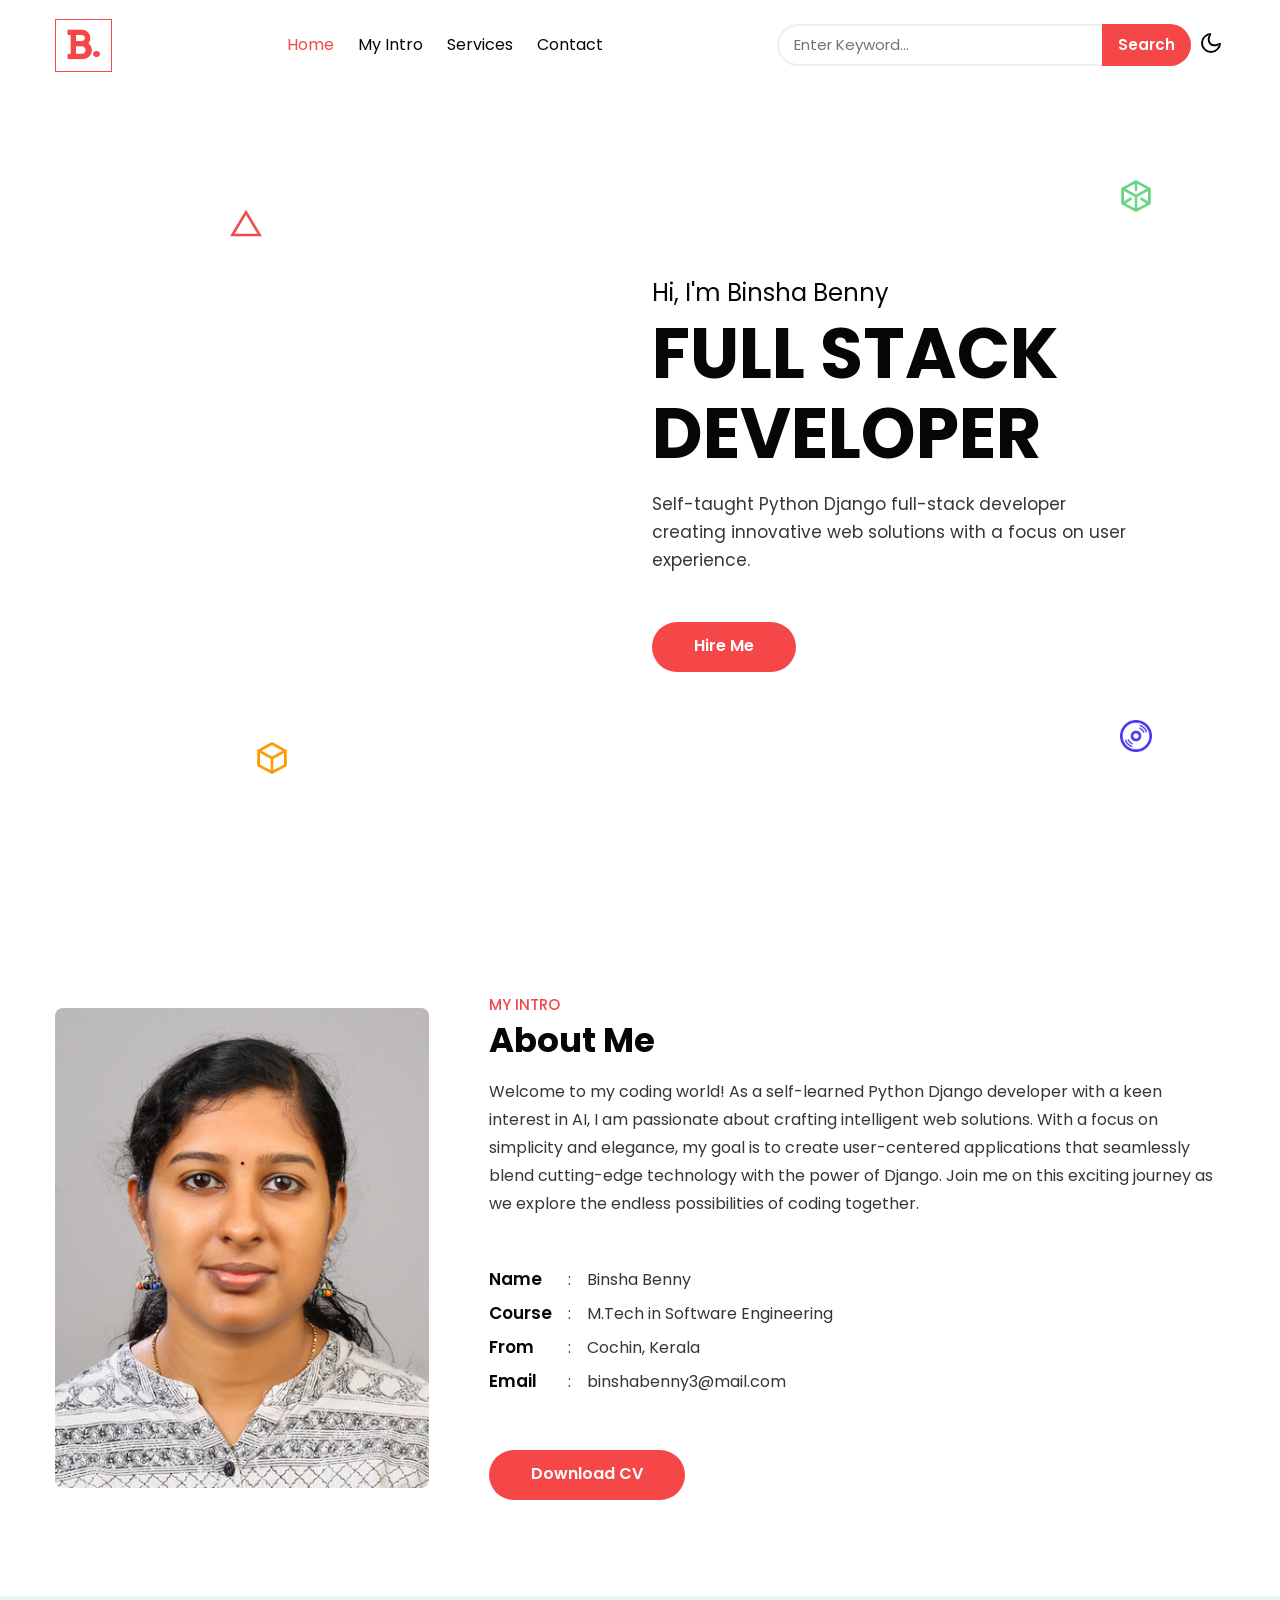
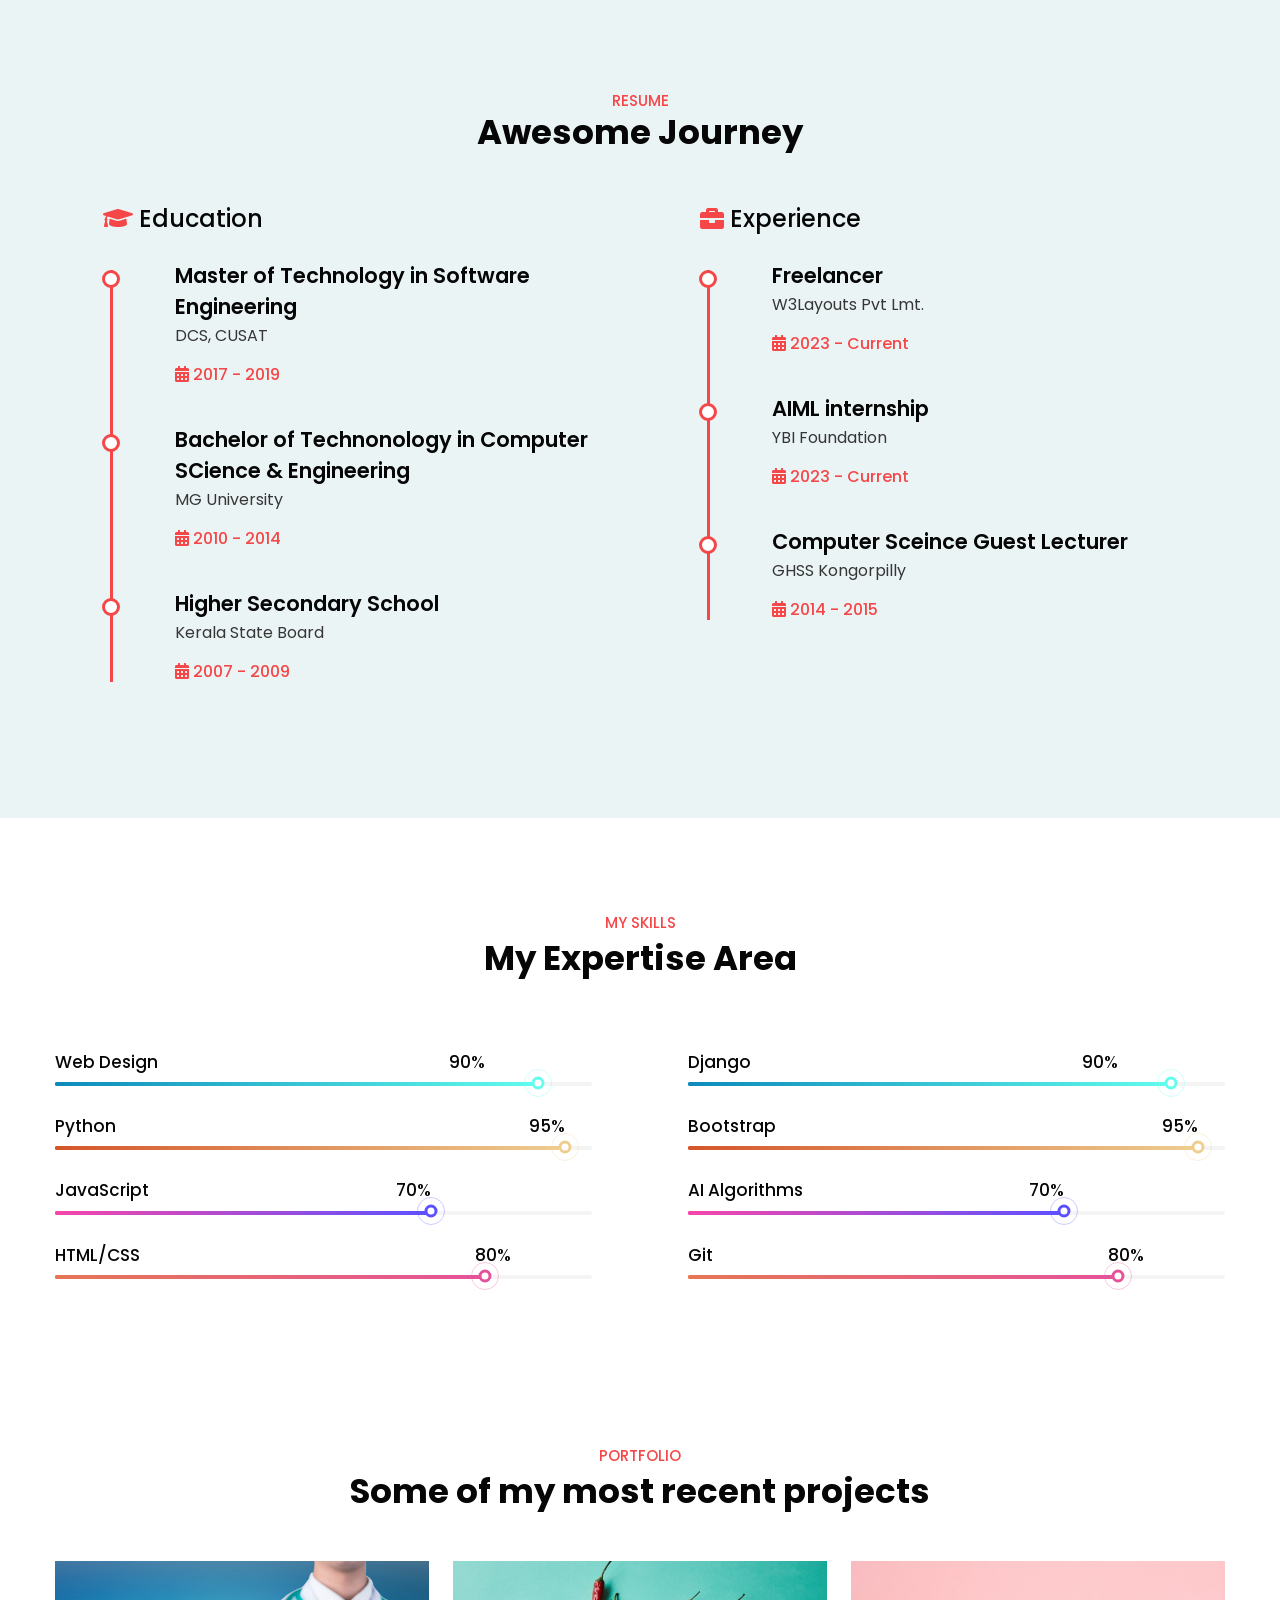
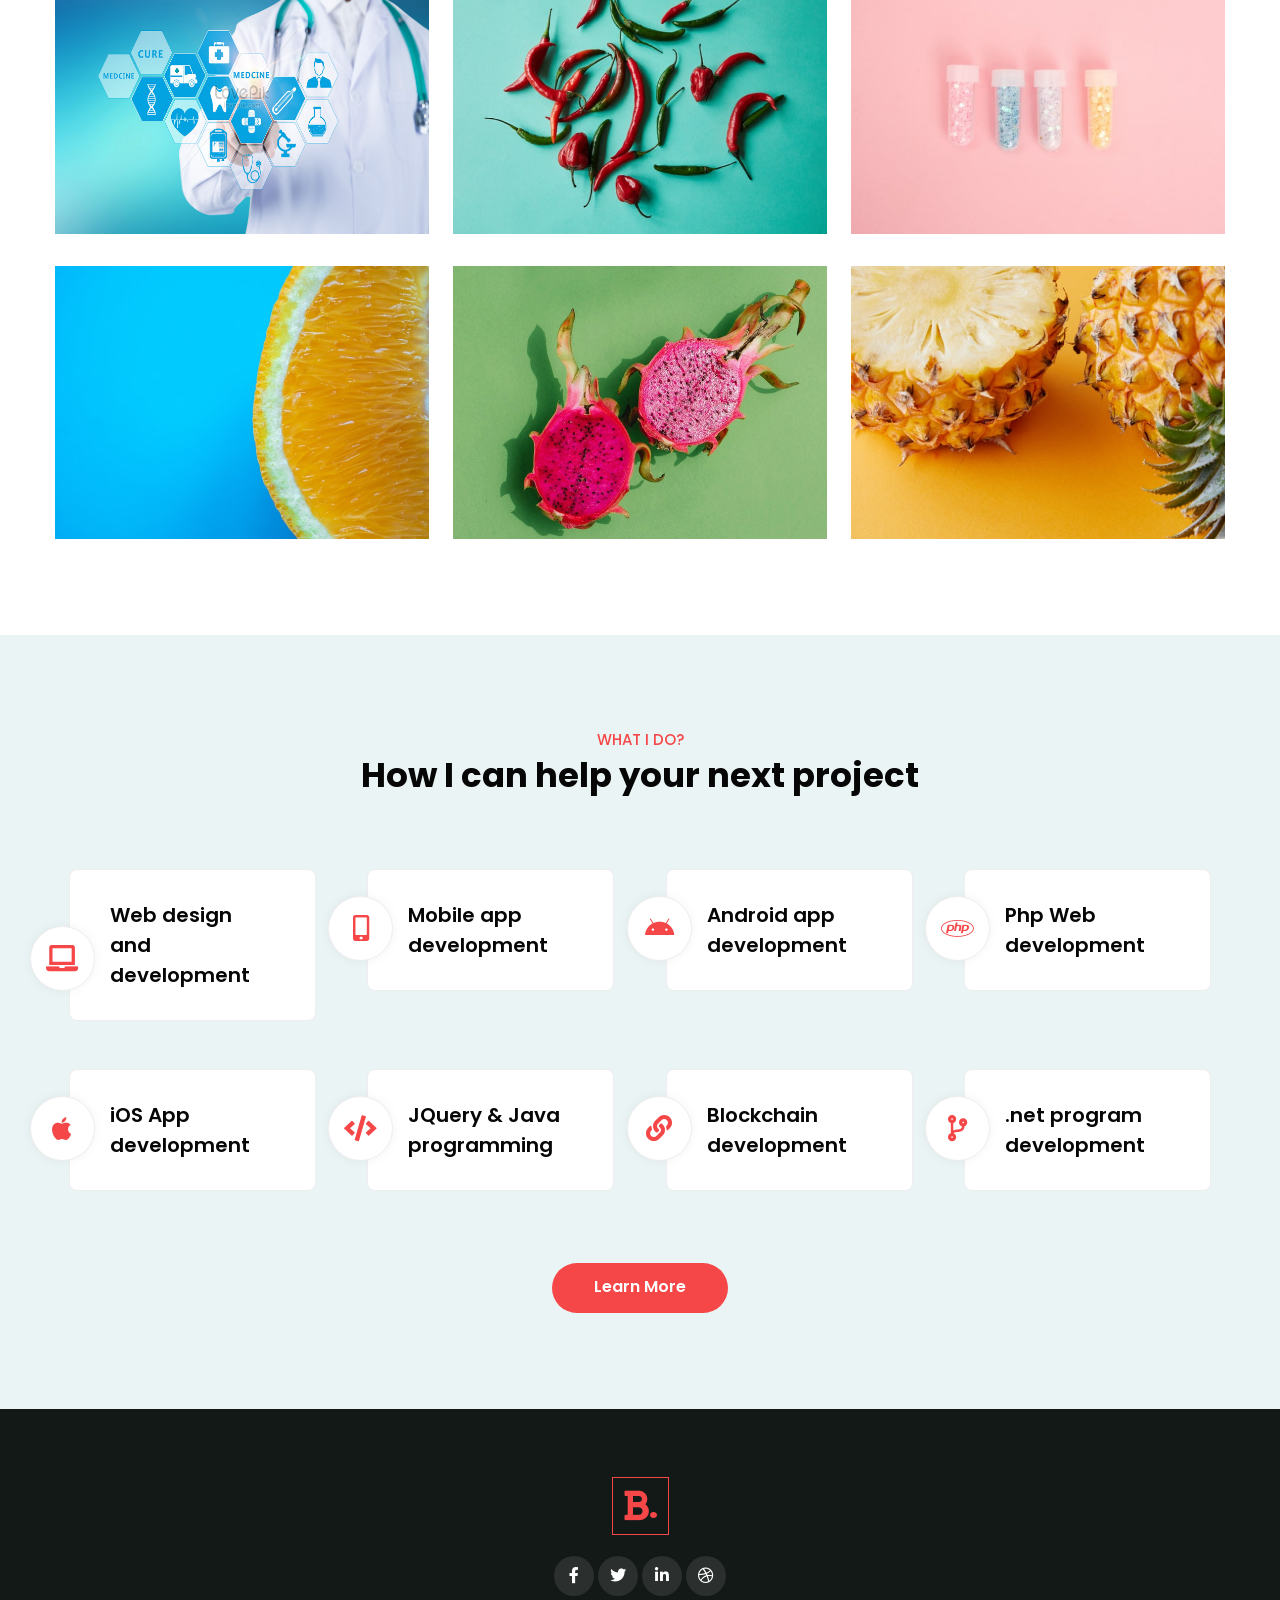
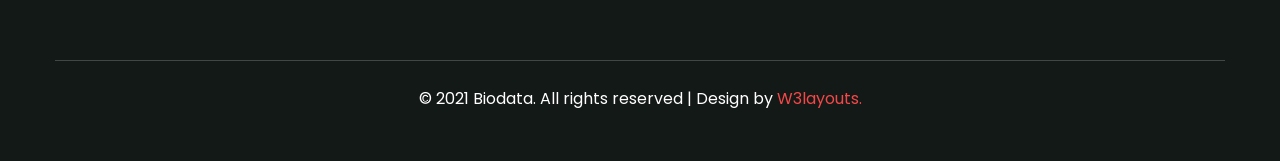
==== index.html @ 6df86b80 "initial commit" ====
<!--
Author: W3layouts
Author URL: http://w3layouts.com
-->
<!doctype html>
<html lang="en">

<head>
    <!-- Required meta tags -->
    <meta charset="utf-8">
    <meta name="viewport" content="width=device-width, initial-scale=1">
    <title>Biodata - Personal Category Bootstrap Responsive Web Template - Home : W3Layouts</title>
    <!-- google font -->
    <link href="//fonts.googleapis.com/css2?family=Poppins:wght@100;200;300;400;500;600;700;800;900&display=swap"
        rel="stylesheet">
    <!-- Template CSS Style link -->
    <link rel="stylesheet" href="assets/css/style-starter.css">
</head>

<body>
    <!-- header -->
    <header id="site-header" class="fixed-top">
        <div class="container">
            <nav class="navbar navbar-expand-lg navbar-light">
                <a class="navbar-brand" href="index.html">
                    <i class="fas fa-bold"></i>.
                </a>
                <button class="navbar-toggler collapsed" type="button" data-bs-toggle="collapse"
                    data-bs-target="#navbarScroll" aria-controls="navbarScroll" aria-expanded="false"
                    aria-label="Toggle navigation">
                    <span class="navbar-toggler-icon fa icon-expand fa-bars"></span>
                    <span class="navbar-toggler-icon fa icon-close fa-times"></span>
                </button>
                <div class="collapse navbar-collapse" id="navbarScroll">
                    <ul class="navbar-nav mx-auto my-2 my-lg-0 navbar-nav-scroll">
                        <li class="nav-item">
                            <a class="nav-link active" aria-current="page" href="index.html">Home</a>
                        </li>
                        <li class="nav-item">
                            <a class="nav-link" href="about.html">My Intro</a>
                        </li>
                        <li class="nav-item">
                            <a class="nav-link" href="services.html">Services</a>
                        </li>
                        <li class="nav-item">
                            <a class="nav-link" href="contact.html">Contact</a>
                        </li>
                    </ul>
                    <form action="#search" method="GET" class="d-flex search-header">
                        <input class="form-control" type="search" placeholder="Enter Keyword..." aria-label="Search"
                            required>
                        <button class="btn btn-style" type="submit">Search</button>
                    </form>
                </div>
                <!-- toggle switch for light and dark theme -->
                <div class="cont-ser-position">
                    <nav class="navigation">
                        <div class="theme-switch-wrapper">
                            <label class="theme-switch" for="checkbox">
                                <input type="checkbox" id="checkbox">
                                <div class="mode-container">
                                    <i class="gg-sun"></i>
                                    <i class="gg-moon"></i>
                                </div>
                            </label>
                        </div>
                    </nav>
                </div>
                <!-- //toggle switch for light and dark theme -->
            </nav>
        </div>
    </header>
    <!-- //header -->

    <!-- banner section -->
    <section class="w3l-banner py-5" id="home">
        <div class="container py-md-5 py-4">
            <div class="row align-items-center pt-5">
                <div class="col-md-6">
                </div>
                <div class="col-md-6 banner-left pe-xl-5">
                    <h4>Hi, I'm Binsha Benny</h4>
                    <h3 class="mb-3 mt-1">Full Stack Developer</h3>
                    <p class="banner-sub me-md-5">Self-taught Python Django full-stack developer creating innovative web solutions with a focus on user experience.
                    </p>
                    <div class="d-flex align-items-center buttons-banner mt-sm-5 mt-4">
                        <a href="about.html" class="btn btn-style me-2">Hire Me</a>
                    </div>
                </div>
            </div>
        </div>
    </section>
        <!-- animations icons -->
        <div class="icon-effects-w3-1 text-right">
            <img src="assets/images/icon2.png" alt="" class="img-fluid">
        </div>
        <div class="icon-effects-w3-2 text-right">
            <img src="assets/images/icon3.png" alt="" class="img-fluid">
        </div>
        <div class="icon-effects-w3-3 text-right">
            <img src="assets/images/icon1.png" alt="" class="img-fluid">
        </div>
        <div class="icon-effects-w3-4 text-right">
            <img src="assets/images/icon6.png" alt="" class="img-fluid">
        </div>
        <!-- //animations icons -->
    </section>
    <!-- //banner section -->

    
    

    

    <!-- about section -->
    <section class="w3l-aboutblock1 pt-lg-5 pt-2 pb-5" id="about">
        <div class="container py-md-5 py-4">
            <div class="row align-items-center">
                <div class="col-lg-4">
                    <div class="position-relative">
                        <img src="assets/images/about.jpg" alt="" class="radius-image img-fluid">
                    </div>
                </div>
                <div class="col-lg-8 ps-lg-5 mt-lg-0 mt-5">
                    <h5 class="title-small mb-1">My Intro</h5>
                    <h3 class="title-style">About Me</h3>
                    <p class="mt-3">Welcome to my coding world! As a self-learned Python Django developer with a keen interest in AI, 
                        I am passionate about crafting intelligent web solutions. With a focus on simplicity and elegance, 
                        my goal is to create user-centered applications that seamlessly blend cutting-edge technology with the power of Django.
                         Join me on this exciting journey as we explore the endless possibilities of coding together.</p>
                    <div class="my-info mt-md-5 mt-4">
                        <ul class="single-info">
                            <li class="name-style">Name</li>
                            <li>:</li>
                            <li>
                                <p>Binsha Benny</p>
                            </li>
                        </ul>
                        <ul class="single-info">
                            <li class="name-style">Course</li>
                            <li>:</li>
                            <li>
                                <p>M.Tech in Software Engineering</p>
                            </li>
                        </ul>
                        <ul class="single-info">
                            <li class="name-style">From</li>
                            <li>:</li>
                            <li>
                                <p>Cochin, Kerala</p>
                            </li>
                        </ul>
                        <ul class="single-info">
                            <li class="name-style">Email</li>
                            <li>:</li>
                            <li>
                                <p><a href="binshabenny3r@mail.com">binshabenny3@mail.com</a></p>
                            </li>
                        </ul>
                    </div>
                    <a href="#download" class="btn btn-style mt-5">Download CV</a>
                </div>
            </div>
        </div>
    </section>
    <!-- //about section -->

    <!-- qualification section -->
    <section class="w3l-timeline-1 py-5">
        <div class="container py-lg-5 py-4">
            <div class="title-heading-w3 text-center mb-sm-5 mb-4">
                <h5 class="title-small">Resume</h5>
                <h3 class="title-style">Awesome Journey</h3>
            </div>
            <div class="row">
                <div class="col-lg-6">
                    <h5 class="sub-title-timeline"><i class="fas fa-graduation-cap"></i> Education</h5>
                    <div class="timeline">
                        <div class="column">
                            <div class="title">
                                <h2>Master of Technology in Software Engineering</h2>
                            </div>
                            <div class="description">
                                <p>DCS, CUSAT</p>
                                <h6><i class="fas fa-calendar-alt"></i> 2017 - 2019</h6>
                            </div>
                        </div>
                        <div class="column">
                            <div class="title">
                                <h2>Bachelor of Technonology in Computer SCience & Engineering</h2>
                            </div>
                            <div class="description">
                                <p>MG University</p>
                                <h6><i class="fas fa-calendar-alt"></i> 2010 - 2014</h6>
                            </div>
                        </div>
                        <div class="column">
                            <div class="title">
                                <h2>Higher Secondary School</h2>
                            </div>
                            <div class="description">
                                <p>Kerala State Board</p>
                                <h6><i class="fas fa-calendar-alt"></i> 2007 - 2009</h6>
                            </div>
                        </div>
                    </div>
                </div>

                <div class="col-lg-6 mt-lg-0 mt-4">
                    <h5 class="sub-title-timeline"><i class="fas fa-briefcase"></i> Experience</h5>
                    <div class="timeline">
                        <div class="column">
                            <div class="title">
                                <h2>Freelancer</h2>
                            </div>
                            <div class="description">
                                <p>W3Layouts Pvt Lmt.</p>
                                <h6><i class="fas fa-calendar-alt"></i> 2023 - Current</h6>
                            </div>
                        </div>
                        <div class="column">
                            <div class="title">
                                <h2> AIML internship </h2>
                            </div>
                            <div class="description">
                                <p>YBI Foundation</p>
                                <h6><i class="fas fa-calendar-alt"></i> 2023 - Current</h6>
                            </div>
                        </div>
                        <div class="column">
                            <div class="title">
                                <h2>Computer Sceince Guest Lecturer</h2>
                            </div>
                            <div class="description">
                                <p>GHSS Kongorpilly</p>
                                <h6><i class="fas fa-calendar-alt"></i> 2014 - 2015</h6>
                            </div>
                        </div>
                    </div>
                </div>
            </div>
        </div>
    </section>
    <!-- //qualification section -->

    <!-- skills section -->
    <section class="w3l-progress py-5" id="progress">
        <div class="container py-md-5 py-4">
            <div class="title-heading-w3 text-center mb-sm-5 mb-4">
                <h5 class="title-small mb-1">My Skills</h5>
                <h3 class="title-style">My Expertise Area</h3>
            </div>
            <div class="row py-lg-4">
                <div class="col-lg-6 pe-lg-5">
                    <div class="progress-info info1">
                        <h6 class="progress-tittle">Web Design <span class="">90%</span></h6>
                        <div class="progress">
                            <div class="progress-bar progress-bar-striped gradient-1" role="progressbar"
                                style="width: 90%" aria-valuenow="90" aria-valuemin="0" aria-valuemax="100">
                            </div>
                        </div>
                    </div>
                    <div class="progress-info info2">
                        <h6 class="progress-tittle">Python <span class="">95%</span>
                        </h6>
                        <div class="progress">
                            <div class="progress-bar progress-bar-striped gradient-2" role="progressbar"
                                style="width: 95%" aria-valuenow="95" aria-valuemin="0" aria-valuemax="100">
                            </div>
                        </div>
                    </div>
                    <div class="progress-info info3">
                        <h6 class="progress-tittle">JavaScript <span class="">70%</span></h6>
                        <div class="progress">
                            <div class="progress-bar progress-bar-striped gradient-3" role="progressbar"
                                style="width: 70%" aria-valuenow="70" aria-valuemin="0" aria-valuemax="100">
                            </div>
                        </div>
                    </div>
                    <div class="progress-info info4 mb-0">
                        <h6 class="progress-tittle">HTML/CSS<span class="">80%</span></h6>
                        <div class="progress">
                            <div class="progress-bar progress-bar-striped gradient-4" role="progressbar"
                                style="width:80%" aria-valuenow="80" aria-valuemin="0" aria-valuemax="100">
                            </div>
                        </div>
                    </div>
                </div>
                <div class="col-lg-6 ps-lg-5 mt-lg-0 mt-5">
                    <div class="progress-info info1">
                        <h6 class="progress-tittle">Django <span class="">90%</span></h6>
                        <div class="progress">
                            <div class="progress-bar progress-bar-striped gradient-1" role="progressbar"
                                style="width: 90%" aria-valuenow="90" aria-valuemin="0" aria-valuemax="100">
                            </div>
                        </div>
                    </div>
                    <div class="progress-info info2">
                        <h6 class="progress-tittle">Bootstrap <span class="">95%</span>
                        </h6>
                        <div class="progress">
                            <div class="progress-bar progress-bar-striped gradient-2" role="progressbar"
                                style="width: 95%" aria-valuenow="95" aria-valuemin="0" aria-valuemax="100">
                            </div>
                        </div>
                    </div>
                    <div class="progress-info info3">
                        <h6 class="progress-tittle">AI Algorithms <span class="">70%</span></h6>
                        <div class="progress">
                            <div class="progress-bar progress-bar-striped gradient-3" role="progressbar"
                                style="width: 70%" aria-valuenow="70" aria-valuemin="0" aria-valuemax="100">
                            </div>
                        </div>
                    </div>
                    <div class="progress-info info4 mb-0">
                        <h6 class="progress-tittle">Git <span class="">80%</span></h6>
                        <div class="progress">
                            <div class="progress-bar progress-bar-striped gradient-4" role="progressbar"
                                style="width: 80%" aria-valuenow="80" aria-valuemin="0" aria-valuemax="100">
                            </div>
                        </div>
                    </div>
                </div>
            </div>
        </div>
    </section>
    <!-- //skills section -->

    <!-- projects section -->
    <section class="w3l-gallery pb-5" id="gallery">
        <div class="container py-md-5 py-4">
            <div class="title-heading-w3 text-center mb-sm-5 mb-4">
                <h5 class="title-small mb-1">Portfolio</h5>
                <h3 class="title-style">Some of my most recent projects</h3>
            </div>
            <div class="row">
                <div class="col-lg-4 col-md-6 item">
                    <a href="assets/images/g1.jpg" data-lightbox="example-set" data-title="Project 1"
                        class="zoom d-block">
                        <img class="card-img-bottom d-block" src="assets/images/ww.jpg" alt="Card image cap">
                        <span class="overlay__hover"></span>
                        <span class="hover-content">
                            <span class="title">Python-Django Project1</span>
                            <span class="content">In the hospital management project, patients can easily book appointments through the online system.</span>
                        </span>
                    </a>
                </div>
                <div class="col-lg-4 col-md-6 item mt-md-0 mt-4">
                    <a href="assets/images/g2.jpg" data-lightbox="example-set" data-title="Project 2"
                        class="zoom d-block">
                        <img class="card-img-bottom d-block" src="assets/images/g2.jpg" alt="Card image cap">
                        <span class="overlay__hover"></span>
                        <span class="hover-content">
                            <span class="title">Project 2</span>
                            <span class="content">Update later</span>
                        </span>
                    </a>
                </div>

                <div class="col-lg-4 col-md-6 item mt-lg-0 mt-4">
                    <a href="assets/images/g3.jpg" data-lightbox="example-set" data-title="Project 3"
                        class="zoom d-block">
                        <img class="card-img-bottom d-block" src="assets/images/g3.jpg" alt="Card image cap">
                        <span class="overlay__hover"></span>
                        <span class="hover-content">
                            <span class="title">Project 3</span>
                            <span class="content">Update later</span>
                        </span>
                    </a>
                </div>

                <div class="col-lg-4 col-md-6 item mt-4 pt-lg-2">
                    <a href="assets/images/g5.jpg" data-lightbox="example-set" data-title="Project 4"
                        class="zoom d-block">
                        <img class="card-img-bottom d-block" src="assets/images/g5.jpg" alt="Card image cap">
                        <span class="overlay__hover"></span>
                        <span class="hover-content">
                            <span class="title">Project 4</span>
                            <span class="content">Update later</span>
                        </span>
                    </a>
                </div>

                <div class="col-lg-4 col-md-6 item mt-4 pt-lg-2">
                    <a href="assets/images/g6.jpg" data-lightbox="example-set" data-title="Project 5"
                        class="zoom d-block">
                        <img class="card-img-bottom d-block" src="assets/images/g6.jpg" alt="Card image cap">
                        <span class="overlay__hover"></span>
                        <span class="hover-content">
                            <span class="title">Project 5</span>
                            <span class="content">Update later</span>
                        </span>
                    </a>
                </div>

                <div class="col-lg-4 col-md-6 item mt-4 pt-lg-2">
                    <a href="assets/images/g4.jpg" data-lightbox="example-set" data-title="Project 6"
                        class="zoom d-block">
                        <img class="card-img-bottom d-block" src="assets/images/g4.jpg" alt="Card image cap">
                        <span class="overlay__hover"></span>
                        <span class="hover-content">
                            <span class="title">Project 6</span>
                            <span class="content">Update later</span>
                        </span>
                    </a>
                </div>
            </div>
        </div>
    </section>
    <!-- //projects section -->

    <!-- home service section -->
    <section class="w3l-servicesblock1 py-5" id="services">
        <div class="container py-md-5 py-4">
            <div class="title-heading-w3 text-center mb-sm-5 mb-4">
                <h5 class="title-small mb-1">What i do?</h5>
                <h3 class="title-style">How I can help your next project</h3>
            </div>
            <div class="w3-services-grids py-lg-4">
                <div class="fea-gd-vv row">
                    <div class="col-lg-3 col-md-6">
                        <div class="feature-gd icon-yellow">
                            <div class="icon">
                                <i class="fas fa-laptop"></i>
                            </div>
                            <div class="icon-info">
                                <a href="#url">Web design<br> and development </a>
                            </div>
                        </div>
                    </div>
                    <div class="col-lg-3 col-md-6 mt-md-0 mt-4">
                        <div class="feature-gd icon-vilot">
                            <div class="icon">
                                <i class="fas fa-mobile-alt"></i>
                            </div>
                            <div class="icon-info">
                                <a href="#url">Mobile app<br> development</a>
                            </div>
                        </div>
                    </div>
                    <div class="col-lg-3 col-md-6 mt-lg-0 mt-md-5 mt-4">
                        <div class="feature-gd icon-blue">
                            <div class="icon">
                                <i class="fab fa-android"></i>
                            </div>
                            <div class="icon-info">
                                <a href="#url">Android app<br> development</a>
                            </div>
                        </div>
                    </div>
                    <div class="col-lg-3 col-md-6 mt-lg-0 mt-md-5 mt-4">
                        <div class="feature-gd icon-red">
                            <div class="icon">
                                <i class="fab fa-php"></i>
                            </div>
                            <div class="icon-info">
                                <a href="#url">Php Web<br> development</a>
                            </div>
                        </div>
                    </div>
                    <div class="col-lg-3 col-md-6 mt-md-5 mt-4">
                        <div class="feature-gd icon-light-green">
                            <div class="icon">
                                <i class="fab fa-apple"></i>
                            </div>
                            <div class="icon-info">
                                <a href="#url">iOS App<br> development </a>
                            </div>
                        </div>
                    </div>
                    <div class="col-lg-3 col-md-6 mt-md-5 mt-4">
                        <div class="feature-gd icon-light-blue">
                            <div class="icon">
                                <i class="fas fa-code"></i>
                            </div>
                            <div class="icon-info">
                                <a href="#url">JQuery & Java<br> programming</a>
                            </div>
                        </div>
                    </div>
                    <div class="col-lg-3 col-md-6 mt-md-5 mt-4">
                        <div class="feature-gd icon-dark-green">
                            <div class="icon">
                                <i class="fas fa-link"></i>
                            </div>
                            <div class="icon-info">
                                <a href="#url">Blockchain<br> development</a>
                            </div>
                        </div>
                    </div>
                    <div class="col-lg-3 col-md-6 mt-md-5 mt-4">
                        <div class="feature-gd icon-pink">
                            <div class="icon">
                                <i class="fas fa-code-branch"></i>
                            </div>
                            <div class="icon-info">
                                <a href="#url">.net program<br> development</a>
                            </div>
                        </div>
                    </div>
                </div>
            </div>
            <div class="text-center mt-5">
                <a href="services.html" class="btn btn-style">Learn More</a>
            </div>
        </div>
    </section>
    <!-- //home service section -->

    
    

    <!-- footer -->
    <footer class="footer-w3ls text-center py-5">
        <div class="container pt-4">
            <div class="mx-auto" style="max-width:600px;">
                <a href="index.html" class="footer-logo py-1">
                    <i class="fas fa-bold"></i>.
                </a>
                <p class="mt-4 text-white"></p>
                <div class="social-icons-main mt-4 pb-3">
                    <ul class="social-icons3">
                        <li>
                            <a href="#facebook">
                                <i class="fab fa-facebook-f"></i>
                            </a>
                        </li>
                        <li>
                            <a href="#twitter">
                                <i class="fab fa-twitter"></i>
                            </a>
                        </li>
                        <li>
                            <a href="https://www.linkedin.com/in/binsha-benny-">
                                <i class="fab fa-linkedin-in"></i>
                            </a>
                        </li>
                        <li>
                            <a href="#dribbble">
                                <i class="fab fa-dribbble"></i>
                            </a>
                        </li>
                        
                    </ul>
                </div>
            </div>
            <!-- copyright -->
            <p class="copy-right-w3 text-white mt-5 pt-4">© 2021 Biodata. All rights reserved | Design by
                <a href="http://w3layouts.com" target="_blank"> W3layouts.</a>
            </p>
        </div>
    </footer>
    <!-- //footer -->

    <!-- Js scripts -->
    <!-- move top -->
    <button onclick="topFunction()" id="movetop" title="Go to top">
        <span class="fas fa-level-up-alt" aria-hidden="true"></span>
    </button>
    <script>
        // When the user scrolls down 20px from the top of the document, show the button
        window.onscroll = function () {
            scrollFunction()
        };

        function scrollFunction() {
            if (document.body.scrollTop > 20 || document.documentElement.scrollTop > 20) {
                document.getElementById("movetop").style.display = "block";
            } else {
                document.getElementById("movetop").style.display = "none";
            }
        }

        // When the user clicks on the button, scroll to the top of the document
        function topFunction() {
            document.body.scrollTop = 0;
            document.documentElement.scrollTop = 0;
        }
    </script>
    <!-- //move top -->

    <!-- common jquery plugin -->
    <script src="assets/js/jquery-3.3.1.min.js"></script>
    <!-- //common jquery plugin -->

    <!-- libhtbox -->
    <script src="assets/js/lightbox-plus-jquery.min.js"></script>
    <!-- libhtbox -->

    <!-- testimonials owlcarousel -->
    <script src="assets/js/owl.carousel.js"></script>
    <script>
        $(document).ready(function () {
            $('.owl-two').owlCarousel({
                loop: true,
                margin: 30,
                nav: false,
                responsiveClass: true,
                autoplay: true,
                autoplayTimeout: 5000,
                autoplaySpeed: 1000,
                autoplayHoverPause: false,
                responsive: {
                    0: {
                        items: 1,
                        nav: false
                    },
                    480: {
                        items: 1,
                        nav: false
                    },
                    667: {
                        items: 1,
                        nav: false
                    },
                    1000: {
                        items: 1,
                        nav: false
                    }
                }
            })
        })
    </script>
    <!-- //script for Testimonials-->

    <!-- theme switch js (light and dark)-->
    <script src="assets/js/theme-change.js"></script>
    <!-- //theme switch js (light and dark)-->

    <!-- MENU-JS -->
    <script>
        $(window).on("scroll", function () {
            var scroll = $(window).scrollTop();

            if (scroll >= 80) {
                $("#site-header").addClass("nav-fixed");
            } else {
                $("#site-header").removeClass("nav-fixed");
            }
        });

        //Main navigation Active Class Add Remove
        $(".navbar-toggler").on("click", function () {
            $("header").toggleClass("active");
        });
        $(document).on("ready", function () {
            if ($(window).width() > 991) {
                $("header").removeClass("active");
            }
            $(window).on("resize", function () {
                if ($(window).width() > 991) {
                    $("header").removeClass("active");
                }
            });
        });
    </script>
    <!-- //MENU-JS -->

    <!-- disable body scroll which navbar is in active -->
    <script>
        $(function () {
            $('.navbar-toggler').click(function () {
                $('body').toggleClass('noscroll');
            })
        });
    </script>
    <!-- //disable body scroll which navbar is in active -->

    <!-- bootstrap -->
    <script src="assets/js/bootstrap.min.js"></script>
    <!-- //bootstrap -->
    <!-- //Js scripts -->
</body>

</html>
---- assets/css/style-starter.css ----
@charset "UTF-8";

/*--
Author: W3layouts
Author URL: http://w3layouts.com
--*/
/*!
 * Bootstrap v5.0.1 (https://getbootstrap.com/)
 * Copyright 2011-2021 The Bootstrap Authors
 * Copyright 2011-2021 Twitter, Inc.
 * Licensed under MIT (https://github.com/twbs/bootstrap/blob/main/LICENSE)
 */
:root {
  --bs-blue: #0d6efd;
  --bs-indigo: #6610f2;
  --bs-purple: #6f42c1;
  --bs-pink: #d63384;
  --bs-red: #dc3545;
  --bs-orange: #fd7e14;
  --bs-yellow: #ffc107;
  --bs-green: #198754;
  --bs-teal: #20c997;
  --bs-cyan: #0dcaf0;
  --bs-white: #fff;
  --bs-gray: #6c757d;
  --bs-gray-dark: #343a40;
  --bs-primary: #0d6efd;
  --bs-secondary: #6c757d;
  --bs-success: #198754;
  --bs-info: #0dcaf0;
  --bs-warning: #ffc107;
  --bs-danger: #dc3545;
  --bs-light: #f8f9fa;
  --bs-dark: #212529;
  --bs-font-sans-serif: system-ui, -apple-system, "Segoe UI", Roboto, "Helvetica Neue", Arial, "Noto Sans", "Liberation Sans", sans-serif, "Apple Color Emoji", "Segoe UI Emoji", "Segoe UI Symbol", "Noto Color Emoji";
  --bs-font-monospace: SFMono-Regular, Menlo, Monaco, Consolas, "Liberation Mono", "Courier New", monospace;
  --bs-gradient: linear-gradient(180deg, rgba(255, 255, 255, 0.15), rgba(255, 255, 255, 0));
}

*,
*::before,
*::after {
  box-sizing: border-box;
}

@media (prefers-reduced-motion: no-preference) {
  :root {
    scroll-behavior: smooth;
  }
}

body {
  margin: 0;
  font-family: var(--bs-font-sans-serif);
  font-size: 1rem;
  font-weight: 400;
  line-height: 1.5;
  color: #212529;
  background-color: #fff;
  -webkit-text-size-adjust: 100%;
  -webkit-tap-highlight-color: rgba(0, 0, 0, 0);
}

hr {
  margin: 1rem 0;
  color: inherit;
  background-color: currentColor;
  border: 0;
  opacity: 0.25;
}

hr:not([size]) {
  height: 1px;
}

h6,
.h6,
h5,
.h5,
h4,
.h4,
h3,
.h3,
h2,
.h2,
h1,
.h1 {
  margin-top: 0;
  margin-bottom: 0.5rem;
  font-weight: 500;
  line-height: 1.2;
}

h1,
.h1 {
  font-size: calc(1.375rem + 1.5vw);
}

@media (min-width: 1200px) {

  h1,
  .h1 {
    font-size: 2.5rem;
  }
}

h2,
.h2 {
  font-size: calc(1.325rem + 0.9vw);
}

@media (min-width: 1200px) {

  h2,
  .h2 {
    font-size: 2rem;
  }
}

h3,
.h3 {
  font-size: calc(1.3rem + 0.6vw);
}

@media (min-width: 1200px) {

  h3,
  .h3 {
    font-size: 1.75rem;
  }
}

h4,
.h4 {
  font-size: calc(1.275rem + 0.3vw);
}

@media (min-width: 1200px) {

  h4,
  .h4 {
    font-size: 1.5rem;
  }
}

h5,
.h5 {
  font-size: 1.25rem;
}

h6,
.h6 {
  font-size: 1rem;
}

p {
  margin-top: 0;
  margin-bottom: 1rem;
}

abbr[title],
abbr[data-bs-original-title] {
  -webkit-text-decoration: underline dotted;
  text-decoration: underline dotted;
  cursor: help;
  -webkit-text-decoration-skip-ink: none;
  text-decoration-skip-ink: none;
}

address {
  margin-bottom: 1rem;
  font-style: normal;
  line-height: inherit;
}

ol,
ul {
  padding-left: 2rem;
}

ol,
ul,
dl {
  margin-top: 0;
  margin-bottom: 1rem;
}

ol ol,
ul ul,
ol ul,
ul ol {
  margin-bottom: 0;
}

dt {
  font-weight: 700;
}

dd {
  margin-bottom: 0.5rem;
  margin-left: 0;
}

blockquote {
  margin: 0 0 1rem;
}

b,
strong {
  font-weight: bolder;
}

small,
.small {
  font-size: 0.875em;
}

mark,
.mark {
  padding: 0.2em;
  background-color: #fcf8e3;
}

sub,
sup {
  position: relative;
  font-size: 0.75em;
  line-height: 0;
  vertical-align: baseline;
}

sub {
  bottom: -0.25em;
}

sup {
  top: -0.5em;
}

a {
  color: #0d6efd;
  text-decoration: underline;
}

a:hover {
  color: #0a58ca;
}

a:not([href]):not([class]),
a:not([href]):not([class]):hover {
  color: inherit;
  text-decoration: none;
}

pre,
code,
kbd,
samp {
  font-family: var(--bs-font-monospace);
  font-size: 1em;
  direction: ltr
    /* rtl:ignore */
  ;
  unicode-bidi: bidi-override;
}

pre {
  display: block;
  margin-top: 0;
  margin-bottom: 1rem;
  overflow: auto;
  font-size: 0.875em;
}

pre code {
  font-size: inherit;
  color: inherit;
  word-break: normal;
}

code {
  font-size: 0.875em;
  color: #d63384;
  word-wrap: break-word;
}

a>code {
  color: inherit;
}

kbd {
  padding: 0.2rem 0.4rem;
  font-size: 0.875em;
  color: #fff;
  background-color: #212529;
  border-radius: 0.2rem;
}

kbd kbd {
  padding: 0;
  font-size: 1em;
  font-weight: 700;
}

figure {
  margin: 0 0 1rem;
}

img,
svg {
  vertical-align: middle;
}

table {
  caption-side: bottom;
  border-collapse: collapse;
}

caption {
  padding-top: 0.5rem;
  padding-bottom: 0.5rem;
  color: #6c757d;
  text-align: left;
}

th {
  text-align: inherit;
  text-align: -webkit-match-parent;
}

thead,
tbody,
tfoot,
tr,
td,
th {
  border-color: inherit;
  border-style: solid;
  border-width: 0;
}

label {
  display: inline-block;
}

button {
  border-radius: 0;
}

button:focus:not(:focus-visible) {
  outline: 0;
}

input,
button,
select,
optgroup,
textarea {
  margin: 0;
  font-family: inherit;
  font-size: inherit;
  line-height: inherit;
}

button,
select {
  text-transform: none;
}

[role=button] {
  cursor: pointer;
}

select {
  word-wrap: normal;
}

select:disabled {
  opacity: 1;
}

[list]::-webkit-calendar-picker-indicator {
  display: none;
}

button,
[type=button],
[type=reset],
[type=submit] {
  -webkit-appearance: button;
}

button:not(:disabled),
[type=button]:not(:disabled),
[type=reset]:not(:disabled),
[type=submit]:not(:disabled) {
  cursor: pointer;
}

::-moz-focus-inner {
  padding: 0;
  border-style: none;
}

textarea {
  resize: vertical;
}

fieldset {
  min-width: 0;
  padding: 0;
  margin: 0;
  border: 0;
}

legend {
  float: left;
  width: 100%;
  padding: 0;
  margin-bottom: 0.5rem;
  font-size: calc(1.275rem + 0.3vw);
  line-height: inherit;
}

@media (min-width: 1200px) {
  legend {
    font-size: 1.5rem;
  }
}

legend+* {
  clear: left;
}

::-webkit-datetime-edit-fields-wrapper,
::-webkit-datetime-edit-text,
::-webkit-datetime-edit-minute,
::-webkit-datetime-edit-hour-field,
::-webkit-datetime-edit-day-field,
::-webkit-datetime-edit-month-field,
::-webkit-datetime-edit-year-field {
  padding: 0;
}

::-webkit-inner-spin-button {
  height: auto;
}

[type=search] {
  outline-offset: -2px;
  -webkit-appearance: textfield;
}

/* rtl:raw:
[type="tel"],
[type="url"],
[type="email"],
[type="number"] {
  direction: ltr;
}
*/
::-webkit-search-decoration {
  -webkit-appearance: none;
}

::-webkit-color-swatch-wrapper {
  padding: 0;
}

::file-selector-button {
  font: inherit;
}

::-webkit-file-upload-button {
  font: inherit;
  -webkit-appearance: button;
}

output {
  display: inline-block;
}

iframe {
  border: 0;
}

summary {
  display: list-item;
  cursor: pointer;
}

progress {
  vertical-align: baseline;
}

[hidden] {
  display: none !important;
}

.lead {
  font-size: 1.25rem;
  font-weight: 300;
}

.display-1 {
  font-size: calc(1.625rem + 4.5vw);
  font-weight: 300;
  line-height: 1.2;
}

@media (min-width: 1200px) {
  .display-1 {
    font-size: 5rem;
  }
}

.display-2 {
  font-size: calc(1.575rem + 3.9vw);
  font-weight: 300;
  line-height: 1.2;
}

@media (min-width: 1200px) {
  .display-2 {
    font-size: 4.5rem;
  }
}

.display-3 {
  font-size: calc(1.525rem + 3.3vw);
  font-weight: 300;
  line-height: 1.2;
}

@media (min-width: 1200px) {
  .display-3 {
    font-size: 4rem;
  }
}

.display-4 {
  font-size: calc(1.475rem + 2.7vw);
  font-weight: 300;
  line-height: 1.2;
}

@media (min-width: 1200px) {
  .display-4 {
    font-size: 3.5rem;
  }
}

.display-5 {
  font-size: calc(1.425rem + 2.1vw);
  font-weight: 300;
  line-height: 1.2;
}

@media (min-width: 1200px) {
  .display-5 {
    font-size: 3rem;
  }
}

.display-6 {
  font-size: calc(1.375rem + 1.5vw);
  font-weight: 300;
  line-height: 1.2;
}

@media (min-width: 1200px) {
  .display-6 {
    font-size: 2.5rem;
  }
}

.list-unstyled {
  padding-left: 0;
  list-style: none;
}

.list-inline {
  padding-left: 0;
  list-style: none;
}

.list-inline-item {
  display: inline-block;
}

.list-inline-item:not(:last-child) {
  margin-right: 0.5rem;
}

.initialism {
  font-size: 0.875em;
  text-transform: uppercase;
}

.blockquote {
  margin-bottom: 1rem;
  font-size: 1.25rem;
}

.blockquote> :last-child {
  margin-bottom: 0;
}

.blockquote-footer {
  margin-top: -1rem;
  margin-bottom: 1rem;
  font-size: 0.875em;
  color: #6c757d;
}

.blockquote-footer::before {
  content: "— ";
}

.img-fluid {
  max-width: 100%;
  height: auto;
}

.img-thumbnail {
  padding: 0.25rem;
  background-color: #fff;
  border: 1px solid #dee2e6;
  border-radius: 0.25rem;
  max-width: 100%;
  height: auto;
}

.figure {
  display: inline-block;
}

.figure-img {
  margin-bottom: 0.5rem;
  line-height: 1;
}

.figure-caption {
  font-size: 0.875em;
  color: #6c757d;
}

.container,
.container-fluid,
.container-xxl,
.container-xl,
.container-lg,
.container-md,
.container-sm {
  width: 100%;
  padding-right: var(--bs-gutter-x, 0.75rem);
  padding-left: var(--bs-gutter-x, 0.75rem);
  margin-right: auto;
  margin-left: auto;
}

@media (min-width: 576px) {

  .container-sm,
  .container {
    max-width: 540px;
  }
}

@media (min-width: 768px) {

  .container-md,
  .container-sm,
  .container {
    max-width: 720px;
  }
}

@media (min-width: 992px) {

  .container-lg,
  .container-md,
  .container-sm,
  .container {
    max-width: 960px;
  }
}

@media (min-width: 1200px) {

  .container-xl,
  .container-lg,
  .container-md,
  .container-sm,
  .container {
    max-width: 1140px;
  }
}

@media (min-width: 1400px) {

  .container-xxl,
  .container-xl,
  .container-lg,
  .container-md,
  .container-sm,
  .container {
    max-width: 1320px;
  }
}

.row {
  --bs-gutter-x: 1.5rem;
  --bs-gutter-y: 0;
  display: flex;
  flex-wrap: wrap;
  margin-top: calc(var(--bs-gutter-y) * -1);
  margin-right: calc(var(--bs-gutter-x) / -2);
  margin-left: calc(var(--bs-gutter-x) / -2);
}

.row>* {
  flex-shrink: 0;
  width: 100%;
  max-width: 100%;
  padding-right: calc(var(--bs-gutter-x) / 2);
  padding-left: calc(var(--bs-gutter-x) / 2);
  margin-top: var(--bs-gutter-y);
}

.col {
  flex: 1 0 0%;
}

.row-cols-auto>* {
  flex: 0 0 auto;
  width: auto;
}

.row-cols-1>* {
  flex: 0 0 auto;
  width: 100%;
}

.row-cols-2>* {
  flex: 0 0 auto;
  width: 50%;
}

.row-cols-3>* {
  flex: 0 0 auto;
  width: 33.3333333333%;
}

.row-cols-4>* {
  flex: 0 0 auto;
  width: 25%;
}

.row-cols-5>* {
  flex: 0 0 auto;
  width: 20%;
}

.row-cols-6>* {
  flex: 0 0 auto;
  width: 16.6666666667%;
}

.col-auto {
  flex: 0 0 auto;
  width: auto;
}

.col-1 {
  flex: 0 0 auto;
  width: 8.3333333333%;
}

.col-2 {
  flex: 0 0 auto;
  width: 16.6666666667%;
}

.col-3 {
  flex: 0 0 auto;
  width: 25%;
}

.col-4 {
  flex: 0 0 auto;
  width: 33.3333333333%;
}

.col-5 {
  flex: 0 0 auto;
  width: 41.6666666667%;
}

.col-6 {
  flex: 0 0 auto;
  width: 50%;
}

.col-7 {
  flex: 0 0 auto;
  width: 58.3333333333%;
}

.col-8 {
  flex: 0 0 auto;
  width: 66.6666666667%;
}

.col-9 {
  flex: 0 0 auto;
  width: 75%;
}

.col-10 {
  flex: 0 0 auto;
  width: 83.3333333333%;
}

.col-11 {
  flex: 0 0 auto;
  width: 91.6666666667%;
}

.col-12 {
  flex: 0 0 auto;
  width: 100%;
}

.offset-1 {
  margin-left: 8.3333333333%;
}

.offset-2 {
  margin-left: 16.6666666667%;
}

.offset-3 {
  margin-left: 25%;
}

.offset-4 {
  margin-left: 33.3333333333%;
}

.offset-5 {
  margin-left: 41.6666666667%;
}

.offset-6 {
  margin-left: 50%;
}

.offset-7 {
  margin-left: 58.3333333333%;
}

.offset-8 {
  margin-left: 66.6666666667%;
}

.offset-9 {
  margin-left: 75%;
}

.offset-10 {
  margin-left: 83.3333333333%;
}

.offset-11 {
  margin-left: 91.6666666667%;
}

.g-0,
.gx-0 {
  --bs-gutter-x: 0;
}

.g-0,
.gy-0 {
  --bs-gutter-y: 0;
}

.g-1,
.gx-1 {
  --bs-gutter-x: 0.25rem;
}

.g-1,
.gy-1 {
  --bs-gutter-y: 0.25rem;
}

.g-2,
.gx-2 {
  --bs-gutter-x: 0.5rem;
}

.g-2,
.gy-2 {
  --bs-gutter-y: 0.5rem;
}

.g-3,
.gx-3 {
  --bs-gutter-x: 1rem;
}

.g-3,
.gy-3 {
  --bs-gutter-y: 1rem;
}

.g-4,
.gx-4 {
  --bs-gutter-x: 1.5rem;
}

.g-4,
.gy-4 {
  --bs-gutter-y: 1.5rem;
}

.g-5,
.gx-5 {
  --bs-gutter-x: 3rem;
}

.g-5,
.gy-5 {
  --bs-gutter-y: 3rem;
}

@media (min-width: 576px) {
  .col-sm {
    flex: 1 0 0%;
  }

  .row-cols-sm-auto>* {
    flex: 0 0 auto;
    width: auto;
  }

  .row-cols-sm-1>* {
    flex: 0 0 auto;
    width: 100%;
  }

  .row-cols-sm-2>* {
    flex: 0 0 auto;
    width: 50%;
  }

  .row-cols-sm-3>* {
    flex: 0 0 auto;
    width: 33.3333333333%;
  }

  .row-cols-sm-4>* {
    flex: 0 0 auto;
    width: 25%;
  }

  .row-cols-sm-5>* {
    flex: 0 0 auto;
    width: 20%;
  }

  .row-cols-sm-6>* {
    flex: 0 0 auto;
    width: 16.6666666667%;
  }

  .col-sm-auto {
    flex: 0 0 auto;
    width: auto;
  }

  .col-sm-1 {
    flex: 0 0 auto;
    width: 8.3333333333%;
  }

  .col-sm-2 {
    flex: 0 0 auto;
    width: 16.6666666667%;
  }

  .col-sm-3 {
    flex: 0 0 auto;
    width: 25%;
  }

  .col-sm-4 {
    flex: 0 0 auto;
    width: 33.3333333333%;
  }

  .col-sm-5 {
    flex: 0 0 auto;
    width: 41.6666666667%;
  }

  .col-sm-6 {
    flex: 0 0 auto;
    width: 50%;
  }

  .col-sm-7 {
    flex: 0 0 auto;
    width: 58.3333333333%;
  }

  .col-sm-8 {
    flex: 0 0 auto;
    width: 66.6666666667%;
  }

  .col-sm-9 {
    flex: 0 0 auto;
    width: 75%;
  }

  .col-sm-10 {
    flex: 0 0 auto;
    width: 83.3333333333%;
  }

  .col-sm-11 {
    flex: 0 0 auto;
    width: 91.6666666667%;
  }

  .col-sm-12 {
    flex: 0 0 auto;
    width: 100%;
  }

  .offset-sm-0 {
    margin-left: 0;
  }

  .offset-sm-1 {
    margin-left: 8.3333333333%;
  }

  .offset-sm-2 {
    margin-left: 16.6666666667%;
  }

  .offset-sm-3 {
    margin-left: 25%;
  }

  .offset-sm-4 {
    margin-left: 33.3333333333%;
  }

  .offset-sm-5 {
    margin-left: 41.6666666667%;
  }

  .offset-sm-6 {
    margin-left: 50%;
  }

  .offset-sm-7 {
    margin-left: 58.3333333333%;
  }

  .offset-sm-8 {
    margin-left: 66.6666666667%;
  }

  .offset-sm-9 {
    margin-left: 75%;
  }

  .offset-sm-10 {
    margin-left: 83.3333333333%;
  }

  .offset-sm-11 {
    margin-left: 91.6666666667%;
  }

  .g-sm-0,
  .gx-sm-0 {
    --bs-gutter-x: 0;
  }

  .g-sm-0,
  .gy-sm-0 {
    --bs-gutter-y: 0;
  }

  .g-sm-1,
  .gx-sm-1 {
    --bs-gutter-x: 0.25rem;
  }

  .g-sm-1,
  .gy-sm-1 {
    --bs-gutter-y: 0.25rem;
  }

  .g-sm-2,
  .gx-sm-2 {
    --bs-gutter-x: 0.5rem;
  }

  .g-sm-2,
  .gy-sm-2 {
    --bs-gutter-y: 0.5rem;
  }

  .g-sm-3,
  .gx-sm-3 {
    --bs-gutter-x: 1rem;
  }

  .g-sm-3,
  .gy-sm-3 {
    --bs-gutter-y: 1rem;
  }

  .g-sm-4,
  .gx-sm-4 {
    --bs-gutter-x: 1.5rem;
  }

  .g-sm-4,
  .gy-sm-4 {
    --bs-gutter-y: 1.5rem;
  }

  .g-sm-5,
  .gx-sm-5 {
    --bs-gutter-x: 3rem;
  }

  .g-sm-5,
  .gy-sm-5 {
    --bs-gutter-y: 3rem;
  }
}

@media (min-width: 768px) {
  .col-md {
    flex: 1 0 0%;
  }

  .row-cols-md-auto>* {
    flex: 0 0 auto;
    width: auto;
  }

  .row-cols-md-1>* {
    flex: 0 0 auto;
    width: 100%;
  }

  .row-cols-md-2>* {
    flex: 0 0 auto;
    width: 50%;
  }

  .row-cols-md-3>* {
    flex: 0 0 auto;
    width: 33.3333333333%;
  }

  .row-cols-md-4>* {
    flex: 0 0 auto;
    width: 25%;
  }

  .row-cols-md-5>* {
    flex: 0 0 auto;
    width: 20%;
  }

  .row-cols-md-6>* {
    flex: 0 0 auto;
    width: 16.6666666667%;
  }

  .col-md-auto {
    flex: 0 0 auto;
    width: auto;
  }

  .col-md-1 {
    flex: 0 0 auto;
    width: 8.3333333333%;
  }

  .col-md-2 {
    flex: 0 0 auto;
    width: 16.6666666667%;
  }

  .col-md-3 {
    flex: 0 0 auto;
    width: 25%;
  }

  .col-md-4 {
    flex: 0 0 auto;
    width: 33.3333333333%;
  }

  .col-md-5 {
    flex: 0 0 auto;
    width: 41.6666666667%;
  }

  .col-md-6 {
    flex: 0 0 auto;
    width: 50%;
  }

  .col-md-7 {
    flex: 0 0 auto;
    width: 58.3333333333%;
  }

  .col-md-8 {
    flex: 0 0 auto;
    width: 66.6666666667%;
  }

  .col-md-9 {
    flex: 0 0 auto;
    width: 75%;
  }

  .col-md-10 {
    flex: 0 0 auto;
    width: 83.3333333333%;
  }

  .col-md-11 {
    flex: 0 0 auto;
    width: 91.6666666667%;
  }

  .col-md-12 {
    flex: 0 0 auto;
    width: 100%;
  }

  .offset-md-0 {
    margin-left: 0;
  }

  .offset-md-1 {
    margin-left: 8.3333333333%;
  }

  .offset-md-2 {
    margin-left: 16.6666666667%;
  }

  .offset-md-3 {
    margin-left: 25%;
  }

  .offset-md-4 {
    margin-left: 33.3333333333%;
  }

  .offset-md-5 {
    margin-left: 41.6666666667%;
  }

  .offset-md-6 {
    margin-left: 50%;
  }

  .offset-md-7 {
    margin-left: 58.3333333333%;
  }

  .offset-md-8 {
    margin-left: 66.6666666667%;
  }

  .offset-md-9 {
    margin-left: 75%;
  }

  .offset-md-10 {
    margin-left: 83.3333333333%;
  }

  .offset-md-11 {
    margin-left: 91.6666666667%;
  }

  .g-md-0,
  .gx-md-0 {
    --bs-gutter-x: 0;
  }

  .g-md-0,
  .gy-md-0 {
    --bs-gutter-y: 0;
  }

  .g-md-1,
  .gx-md-1 {
    --bs-gutter-x: 0.25rem;
  }

  .g-md-1,
  .gy-md-1 {
    --bs-gutter-y: 0.25rem;
  }

  .g-md-2,
  .gx-md-2 {
    --bs-gutter-x: 0.5rem;
  }

  .g-md-2,
  .gy-md-2 {
    --bs-gutter-y: 0.5rem;
  }

  .g-md-3,
  .gx-md-3 {
    --bs-gutter-x: 1rem;
  }

  .g-md-3,
  .gy-md-3 {
    --bs-gutter-y: 1rem;
  }

  .g-md-4,
  .gx-md-4 {
    --bs-gutter-x: 1.5rem;
  }

  .g-md-4,
  .gy-md-4 {
    --bs-gutter-y: 1.5rem;
  }

  .g-md-5,
  .gx-md-5 {
    --bs-gutter-x: 3rem;
  }

  .g-md-5,
  .gy-md-5 {
    --bs-gutter-y: 3rem;
  }
}

@media (min-width: 992px) {
  .col-lg {
    flex: 1 0 0%;
  }

  .row-cols-lg-auto>* {
    flex: 0 0 auto;
    width: auto;
  }

  .row-cols-lg-1>* {
    flex: 0 0 auto;
    width: 100%;
  }

  .row-cols-lg-2>* {
    flex: 0 0 auto;
    width: 50%;
  }

  .row-cols-lg-3>* {
    flex: 0 0 auto;
    width: 33.3333333333%;
  }

  .row-cols-lg-4>* {
    flex: 0 0 auto;
    width: 25%;
  }

  .row-cols-lg-5>* {
    flex: 0 0 auto;
    width: 20%;
  }

  .row-cols-lg-6>* {
    flex: 0 0 auto;
    width: 16.6666666667%;
  }

  .col-lg-auto {
    flex: 0 0 auto;
    width: auto;
  }

  .col-lg-1 {
    flex: 0 0 auto;
    width: 8.3333333333%;
  }

  .col-lg-2 {
    flex: 0 0 auto;
    width: 16.6666666667%;
  }

  .col-lg-3 {
    flex: 0 0 auto;
    width: 25%;
  }

  .col-lg-4 {
    flex: 0 0 auto;
    width: 33.3333333333%;
  }

  .col-lg-5 {
    flex: 0 0 auto;
    width: 41.6666666667%;
  }

  .col-lg-6 {
    flex: 0 0 auto;
    width: 50%;
  }

  .col-lg-7 {
    flex: 0 0 auto;
    width: 58.3333333333%;
  }

  .col-lg-8 {
    flex: 0 0 auto;
    width: 66.6666666667%;
  }

  .col-lg-9 {
    flex: 0 0 auto;
    width: 75%;
  }

  .col-lg-10 {
    flex: 0 0 auto;
    width: 83.3333333333%;
  }

  .col-lg-11 {
    flex: 0 0 auto;
    width: 91.6666666667%;
  }

  .col-lg-12 {
    flex: 0 0 auto;
    width: 100%;
  }

  .offset-lg-0 {
    margin-left: 0;
  }

  .offset-lg-1 {
    margin-left: 8.3333333333%;
  }

  .offset-lg-2 {
    margin-left: 16.6666666667%;
  }

  .offset-lg-3 {
    margin-left: 25%;
  }

  .offset-lg-4 {
    margin-left: 33.3333333333%;
  }

  .offset-lg-5 {
    margin-left: 41.6666666667%;
  }

  .offset-lg-6 {
    margin-left: 50%;
  }

  .offset-lg-7 {
    margin-left: 58.3333333333%;
  }

  .offset-lg-8 {
    margin-left: 66.6666666667%;
  }

  .offset-lg-9 {
    margin-left: 75%;
  }

  .offset-lg-10 {
    margin-left: 83.3333333333%;
  }

  .offset-lg-11 {
    margin-left: 91.6666666667%;
  }

  .g-lg-0,
  .gx-lg-0 {
    --bs-gutter-x: 0;
  }

  .g-lg-0,
  .gy-lg-0 {
    --bs-gutter-y: 0;
  }

  .g-lg-1,
  .gx-lg-1 {
    --bs-gutter-x: 0.25rem;
  }

  .g-lg-1,
  .gy-lg-1 {
    --bs-gutter-y: 0.25rem;
  }

  .g-lg-2,
  .gx-lg-2 {
    --bs-gutter-x: 0.5rem;
  }

  .g-lg-2,
  .gy-lg-2 {
    --bs-gutter-y: 0.5rem;
  }

  .g-lg-3,
  .gx-lg-3 {
    --bs-gutter-x: 1rem;
  }

  .g-lg-3,
  .gy-lg-3 {
    --bs-gutter-y: 1rem;
  }

  .g-lg-4,
  .gx-lg-4 {
    --bs-gutter-x: 1.5rem;
  }

  .g-lg-4,
  .gy-lg-4 {
    --bs-gutter-y: 1.5rem;
  }

  .g-lg-5,
  .gx-lg-5 {
    --bs-gutter-x: 3rem;
  }

  .g-lg-5,
  .gy-lg-5 {
    --bs-gutter-y: 3rem;
  }
}

@media (min-width: 1200px) {
  .col-xl {
    flex: 1 0 0%;
  }

  .row-cols-xl-auto>* {
    flex: 0 0 auto;
    width: auto;
  }

  .row-cols-xl-1>* {
    flex: 0 0 auto;
    width: 100%;
  }

  .row-cols-xl-2>* {
    flex: 0 0 auto;
    width: 50%;
  }

  .row-cols-xl-3>* {
    flex: 0 0 auto;
    width: 33.3333333333%;
  }

  .row-cols-xl-4>* {
    flex: 0 0 auto;
    width: 25%;
  }

  .row-cols-xl-5>* {
    flex: 0 0 auto;
    width: 20%;
  }

  .row-cols-xl-6>* {
    flex: 0 0 auto;
    width: 16.6666666667%;
  }

  .col-xl-auto {
    flex: 0 0 auto;
    width: auto;
  }

  .col-xl-1 {
    flex: 0 0 auto;
    width: 8.3333333333%;
  }

  .col-xl-2 {
    flex: 0 0 auto;
    width: 16.6666666667%;
  }

  .col-xl-3 {
    flex: 0 0 auto;
    width: 25%;
  }

  .col-xl-4 {
    flex: 0 0 auto;
    width: 33.3333333333%;
  }

  .col-xl-5 {
    flex: 0 0 auto;
    width: 41.6666666667%;
  }

  .col-xl-6 {
    flex: 0 0 auto;
    width: 50%;
  }

  .col-xl-7 {
    flex: 0 0 auto;
    width: 58.3333333333%;
  }

  .col-xl-8 {
    flex: 0 0 auto;
    width: 66.6666666667%;
  }

  .col-xl-9 {
    flex: 0 0 auto;
    width: 75%;
  }

  .col-xl-10 {
    flex: 0 0 auto;
    width: 83.3333333333%;
  }

  .col-xl-11 {
    flex: 0 0 auto;
    width: 91.6666666667%;
  }

  .col-xl-12 {
    flex: 0 0 auto;
    width: 100%;
  }

  .offset-xl-0 {
    margin-left: 0;
  }

  .offset-xl-1 {
    margin-left: 8.3333333333%;
  }

  .offset-xl-2 {
    margin-left: 16.6666666667%;
  }

  .offset-xl-3 {
    margin-left: 25%;
  }

  .offset-xl-4 {
    margin-left: 33.3333333333%;
  }

  .offset-xl-5 {
    margin-left: 41.6666666667%;
  }

  .offset-xl-6 {
    margin-left: 50%;
  }

  .offset-xl-7 {
    margin-left: 58.3333333333%;
  }

  .offset-xl-8 {
    margin-left: 66.6666666667%;
  }

  .offset-xl-9 {
    margin-left: 75%;
  }

  .offset-xl-10 {
    margin-left: 83.3333333333%;
  }

  .offset-xl-11 {
    margin-left: 91.6666666667%;
  }

  .g-xl-0,
  .gx-xl-0 {
    --bs-gutter-x: 0;
  }

  .g-xl-0,
  .gy-xl-0 {
    --bs-gutter-y: 0;
  }

  .g-xl-1,
  .gx-xl-1 {
    --bs-gutter-x: 0.25rem;
  }

  .g-xl-1,
  .gy-xl-1 {
    --bs-gutter-y: 0.25rem;
  }

  .g-xl-2,
  .gx-xl-2 {
    --bs-gutter-x: 0.5rem;
  }

  .g-xl-2,
  .gy-xl-2 {
    --bs-gutter-y: 0.5rem;
  }

  .g-xl-3,
  .gx-xl-3 {
    --bs-gutter-x: 1rem;
  }

  .g-xl-3,
  .gy-xl-3 {
    --bs-gutter-y: 1rem;
  }

  .g-xl-4,
  .gx-xl-4 {
    --bs-gutter-x: 1.5rem;
  }

  .g-xl-4,
  .gy-xl-4 {
    --bs-gutter-y: 1.5rem;
  }

  .g-xl-5,
  .gx-xl-5 {
    --bs-gutter-x: 3rem;
  }

  .g-xl-5,
  .gy-xl-5 {
    --bs-gutter-y: 3rem;
  }
}

@media (min-width: 1400px) {
  .col-xxl {
    flex: 1 0 0%;
  }

  .row-cols-xxl-auto>* {
    flex: 0 0 auto;
    width: auto;
  }

  .row-cols-xxl-1>* {
    flex: 0 0 auto;
    width: 100%;
  }

  .row-cols-xxl-2>* {
    flex: 0 0 auto;
    width: 50%;
  }

  .row-cols-xxl-3>* {
    flex: 0 0 auto;
    width: 33.3333333333%;
  }

  .row-cols-xxl-4>* {
    flex: 0 0 auto;
    width: 25%;
  }

  .row-cols-xxl-5>* {
    flex: 0 0 auto;
    width: 20%;
  }

  .row-cols-xxl-6>* {
    flex: 0 0 auto;
    width: 16.6666666667%;
  }

  .col-xxl-auto {
    flex: 0 0 auto;
    width: auto;
  }

  .col-xxl-1 {
    flex: 0 0 auto;
    width: 8.3333333333%;
  }

  .col-xxl-2 {
    flex: 0 0 auto;
    width: 16.6666666667%;
  }

  .col-xxl-3 {
    flex: 0 0 auto;
    width: 25%;
  }

  .col-xxl-4 {
    flex: 0 0 auto;
    width: 33.3333333333%;
  }

  .col-xxl-5 {
    flex: 0 0 auto;
    width: 41.6666666667%;
  }

  .col-xxl-6 {
    flex: 0 0 auto;
    width: 50%;
  }

  .col-xxl-7 {
    flex: 0 0 auto;
    width: 58.3333333333%;
  }

  .col-xxl-8 {
    flex: 0 0 auto;
    width: 66.6666666667%;
  }

  .col-xxl-9 {
    flex: 0 0 auto;
    width: 75%;
  }

  .col-xxl-10 {
    flex: 0 0 auto;
    width: 83.3333333333%;
  }

  .col-xxl-11 {
    flex: 0 0 auto;
    width: 91.6666666667%;
  }

  .col-xxl-12 {
    flex: 0 0 auto;
    width: 100%;
  }

  .offset-xxl-0 {
    margin-left: 0;
  }

  .offset-xxl-1 {
    margin-left: 8.3333333333%;
  }

  .offset-xxl-2 {
    margin-left: 16.6666666667%;
  }

  .offset-xxl-3 {
    margin-left: 25%;
  }

  .offset-xxl-4 {
    margin-left: 33.3333333333%;
  }

  .offset-xxl-5 {
    margin-left: 41.6666666667%;
  }

  .offset-xxl-6 {
    margin-left: 50%;
  }

  .offset-xxl-7 {
    margin-left: 58.3333333333%;
  }

  .offset-xxl-8 {
    margin-left: 66.6666666667%;
  }

  .offset-xxl-9 {
    margin-left: 75%;
  }

  .offset-xxl-10 {
    margin-left: 83.3333333333%;
  }

  .offset-xxl-11 {
    margin-left: 91.6666666667%;
  }

  .g-xxl-0,
  .gx-xxl-0 {
    --bs-gutter-x: 0;
  }

  .g-xxl-0,
  .gy-xxl-0 {
    --bs-gutter-y: 0;
  }

  .g-xxl-1,
  .gx-xxl-1 {
    --bs-gutter-x: 0.25rem;
  }

  .g-xxl-1,
  .gy-xxl-1 {
    --bs-gutter-y: 0.25rem;
  }

  .g-xxl-2,
  .gx-xxl-2 {
    --bs-gutter-x: 0.5rem;
  }

  .g-xxl-2,
  .gy-xxl-2 {
    --bs-gutter-y: 0.5rem;
  }

  .g-xxl-3,
  .gx-xxl-3 {
    --bs-gutter-x: 1rem;
  }

  .g-xxl-3,
  .gy-xxl-3 {
    --bs-gutter-y: 1rem;
  }

  .g-xxl-4,
  .gx-xxl-4 {
    --bs-gutter-x: 1.5rem;
  }

  .g-xxl-4,
  .gy-xxl-4 {
    --bs-gutter-y: 1.5rem;
  }

  .g-xxl-5,
  .gx-xxl-5 {
    --bs-gutter-x: 3rem;
  }

  .g-xxl-5,
  .gy-xxl-5 {
    --bs-gutter-y: 3rem;
  }
}

.table {
  --bs-table-bg: transparent;
  --bs-table-accent-bg: transparent;
  --bs-table-striped-color: #212529;
  --bs-table-striped-bg: rgba(0, 0, 0, 0.05);
  --bs-table-active-color: #212529;
  --bs-table-active-bg: rgba(0, 0, 0, 0.1);
  --bs-table-hover-color: #212529;
  --bs-table-hover-bg: rgba(0, 0, 0, 0.075);
  width: 100%;
  margin-bottom: 1rem;
  color: #212529;
  vertical-align: top;
  border-color: #dee2e6;
}

.table> :not(caption)>*>* {
  padding: 0.5rem 0.5rem;
  background-color: var(--bs-table-bg);
  border-bottom-width: 1px;
  box-shadow: inset 0 0 0 9999px var(--bs-table-accent-bg);
}

.table>tbody {
  vertical-align: inherit;
}

.table>thead {
  vertical-align: bottom;
}

.table> :not(:last-child)> :last-child>* {
  border-bottom-color: currentColor;
}

.caption-top {
  caption-side: top;
}

.table-sm> :not(caption)>*>* {
  padding: 0.25rem 0.25rem;
}

.table-bordered> :not(caption)>* {
  border-width: 1px 0;
}

.table-bordered> :not(caption)>*>* {
  border-width: 0 1px;
}

.table-borderless> :not(caption)>*>* {
  border-bottom-width: 0;
}

.table-striped>tbody>tr:nth-of-type(odd) {
  --bs-table-accent-bg: var(--bs-table-striped-bg);
  color: var(--bs-table-striped-color);
}

.table-active {
  --bs-table-accent-bg: var(--bs-table-active-bg);
  color: var(--bs-table-active-color);
}

.table-hover>tbody>tr:hover {
  --bs-table-accent-bg: var(--bs-table-hover-bg);
  color: var(--bs-table-hover-color);
}

.table-primary {
  --bs-table-bg: #cfe2ff;
  --bs-table-striped-bg: #c5d7f2;
  --bs-table-striped-color: #000;
  --bs-table-active-bg: #bacbe6;
  --bs-table-active-color: #000;
  --bs-table-hover-bg: #bfd1ec;
  --bs-table-hover-color: #000;
  color: #000;
  border-color: #bacbe6;
}

.table-secondary {
  --bs-table-bg: #e2e3e5;
  --bs-table-striped-bg: #d7d8da;
  --bs-table-striped-color: #000;
  --bs-table-active-bg: #cbccce;
  --bs-table-active-color: #000;
  --bs-table-hover-bg: #d1d2d4;
  --bs-table-hover-color: #000;
  color: #000;
  border-color: #cbccce;
}

.table-success {
  --bs-table-bg: #d1e7dd;
  --bs-table-striped-bg: #c7dbd2;
  --bs-table-striped-color: #000;
  --bs-table-active-bg: #bcd0c7;
  --bs-table-active-color: #000;
  --bs-table-hover-bg: #c1d6cc;
  --bs-table-hover-color: #000;
  color: #000;
  border-color: #bcd0c7;
}

.table-info {
  --bs-table-bg: #cff4fc;
  --bs-table-striped-bg: #c5e8ef;
  --bs-table-striped-color: #000;
  --bs-table-active-bg: #badce3;
  --bs-table-active-color: #000;
  --bs-table-hover-bg: #bfe2e9;
  --bs-table-hover-color: #000;
  color: #000;
  border-color: #badce3;
}

.table-warning {
  --bs-table-bg: #fff3cd;
  --bs-table-striped-bg: #f2e7c3;
  --bs-table-striped-color: #000;
  --bs-table-active-bg: #e6dbb9;
  --bs-table-active-color: #000;
  --bs-table-hover-bg: #ece1be;
  --bs-table-hover-color: #000;
  color: #000;
  border-color: #e6dbb9;
}

.table-danger {
  --bs-table-bg: #f8d7da;
  --bs-table-striped-bg: #eccccf;
  --bs-table-striped-color: #000;
  --bs-table-active-bg: #dfc2c4;
  --bs-table-active-color: #000;
  --bs-table-hover-bg: #e5c7ca;
  --bs-table-hover-color: #000;
  color: #000;
  border-color: #dfc2c4;
}

.table-light {
  --bs-table-bg: #f8f9fa;
  --bs-table-striped-bg: #ecedee;
  --bs-table-striped-color: #000;
  --bs-table-active-bg: #dfe0e1;
  --bs-table-active-color: #000;
  --bs-table-hover-bg: #e5e6e7;
  --bs-table-hover-color: #000;
  color: #000;
  border-color: #dfe0e1;
}

.table-dark {
  --bs-table-bg: #212529;
  --bs-table-striped-bg: #2c3034;
  --bs-table-striped-color: #fff;
  --bs-table-active-bg: #373b3e;
  --bs-table-active-color: #fff;
  --bs-table-hover-bg: #323539;
  --bs-table-hover-color: #fff;
  color: #fff;
  border-color: #373b3e;
}

.table-responsive {
  overflow-x: auto;
  -webkit-overflow-scrolling: touch;
}

@media (max-width: 575.98px) {
  .table-responsive-sm {
    overflow-x: auto;
    -webkit-overflow-scrolling: touch;
  }
}

@media (max-width: 767.98px) {
  .table-responsive-md {
    overflow-x: auto;
    -webkit-overflow-scrolling: touch;
  }
}

@media (max-width: 991.98px) {
  .table-responsive-lg {
    overflow-x: auto;
    -webkit-overflow-scrolling: touch;
  }
}

@media (max-width: 1199.98px) {
  .table-responsive-xl {
    overflow-x: auto;
    -webkit-overflow-scrolling: touch;
  }
}

@media (max-width: 1399.98px) {
  .table-responsive-xxl {
    overflow-x: auto;
    -webkit-overflow-scrolling: touch;
  }
}

.form-label {
  margin-bottom: 0.5rem;
}

.col-form-label {
  padding-top: calc(0.375rem + 1px);
  padding-bottom: calc(0.375rem + 1px);
  margin-bottom: 0;
  font-size: inherit;
  line-height: 1.5;
}

.col-form-label-lg {
  padding-top: calc(0.5rem + 1px);
  padding-bottom: calc(0.5rem + 1px);
  font-size: 1.25rem;
}

.col-form-label-sm {
  padding-top: calc(0.25rem + 1px);
  padding-bottom: calc(0.25rem + 1px);
  font-size: 0.875rem;
}

.form-text {
  margin-top: 0.25rem;
  font-size: 0.875em;
  color: #6c757d;
}

.form-control {
  display: block;
  width: 100%;
  padding: 0.375rem 0.75rem;
  font-size: 1rem;
  font-weight: 400;
  line-height: 1.5;
  color: #212529;
  background-color: #fff;
  background-clip: padding-box;
  border: 1px solid #ced4da;
  -webkit-appearance: none;
  -moz-appearance: none;
  appearance: none;
  border-radius: 0.25rem;
  transition: border-color 0.15s ease-in-out, box-shadow 0.15s ease-in-out;
}

@media (prefers-reduced-motion: reduce) {
  .form-control {
    transition: none;
  }
}

.form-control[type=file] {
  overflow: hidden;
}

.form-control[type=file]:not(:disabled):not([readonly]) {
  cursor: pointer;
}

.form-control:focus {
  color: #212529;
  background-color: #fff;
  border-color: #86b7fe;
  outline: 0;
  box-shadow: 0 0 0 0.25rem rgba(13, 110, 253, 0.25);
}

.form-control::-webkit-date-and-time-value {
  height: 1.5em;
}

.form-control::-moz-placeholder {
  color: #6c757d;
  opacity: 1;
}

.form-control::placeholder {
  color: #6c757d;
  opacity: 1;
}

.form-control:disabled,
.form-control[readonly] {
  background-color: #e9ecef;
  opacity: 1;
}

.form-control::file-selector-button {
  padding: 0.375rem 0.75rem;
  margin: -0.375rem -0.75rem;
  -webkit-margin-end: 0.75rem;
  margin-inline-end: 0.75rem;
  color: #212529;
  background-color: #e9ecef;
  pointer-events: none;
  border-color: inherit;
  border-style: solid;
  border-width: 0;
  border-inline-end-width: 1px;
  border-radius: 0;
  transition: color 0.15s ease-in-out, background-color 0.15s ease-in-out, border-color 0.15s ease-in-out, box-shadow 0.15s ease-in-out;
}

@media (prefers-reduced-motion: reduce) {
  .form-control::file-selector-button {
    transition: none;
  }
}

.form-control:hover:not(:disabled):not([readonly])::file-selector-button {
  background-color: #dde0e3;
}

.form-control::-webkit-file-upload-button {
  padding: 0.375rem 0.75rem;
  margin: -0.375rem -0.75rem;
  -webkit-margin-end: 0.75rem;
  margin-inline-end: 0.75rem;
  color: #212529;
  background-color: #e9ecef;
  pointer-events: none;
  border-color: inherit;
  border-style: solid;
  border-width: 0;
  border-inline-end-width: 1px;
  border-radius: 0;
  -webkit-transition: color 0.15s ease-in-out, background-color 0.15s ease-in-out, border-color 0.15s ease-in-out, box-shadow 0.15s ease-in-out;
  transition: color 0.15s ease-in-out, background-color 0.15s ease-in-out, border-color 0.15s ease-in-out, box-shadow 0.15s ease-in-out;
}

@media (prefers-reduced-motion: reduce) {
  .form-control::-webkit-file-upload-button {
    -webkit-transition: none;
    transition: none;
  }
}

.form-control:hover:not(:disabled):not([readonly])::-webkit-file-upload-button {
  background-color: #dde0e3;
}

.form-control-plaintext {
  display: block;
  width: 100%;
  padding: 0.375rem 0;
  margin-bottom: 0;
  line-height: 1.5;
  color: #212529;
  background-color: transparent;
  border: solid transparent;
  border-width: 1px 0;
}

.form-control-plaintext.form-control-sm,
.form-control-plaintext.form-control-lg {
  padding-right: 0;
  padding-left: 0;
}

.form-control-sm {
  min-height: calc(1.5em + 0.5rem + 2px);
  padding: 0.25rem 0.5rem;
  font-size: 0.875rem;
  border-radius: 0.2rem;
}

.form-control-sm::file-selector-button {
  padding: 0.25rem 0.5rem;
  margin: -0.25rem -0.5rem;
  -webkit-margin-end: 0.5rem;
  margin-inline-end: 0.5rem;
}

.form-control-sm::-webkit-file-upload-button {
  padding: 0.25rem 0.5rem;
  margin: -0.25rem -0.5rem;
  -webkit-margin-end: 0.5rem;
  margin-inline-end: 0.5rem;
}

.form-control-lg {
  min-height: calc(1.5em + 1rem + 2px);
  padding: 0.5rem 1rem;
  font-size: 1.25rem;
  border-radius: 0.3rem;
}

.form-control-lg::file-selector-button {
  padding: 0.5rem 1rem;
  margin: -0.5rem -1rem;
  -webkit-margin-end: 1rem;
  margin-inline-end: 1rem;
}

.form-control-lg::-webkit-file-upload-button {
  padding: 0.5rem 1rem;
  margin: -0.5rem -1rem;
  -webkit-margin-end: 1rem;
  margin-inline-end: 1rem;
}

textarea.form-control {
  min-height: calc(1.5em + 0.75rem + 2px);
}

textarea.form-control-sm {
  min-height: calc(1.5em + 0.5rem + 2px);
}

textarea.form-control-lg {
  min-height: calc(1.5em + 1rem + 2px);
}

.form-control-color {
  max-width: 3rem;
  height: auto;
  padding: 0.375rem;
}

.form-control-color:not(:disabled):not([readonly]) {
  cursor: pointer;
}

.form-control-color::-moz-color-swatch {
  height: 1.5em;
  border-radius: 0.25rem;
}

.form-control-color::-webkit-color-swatch {
  height: 1.5em;
  border-radius: 0.25rem;
}

.form-select {
  display: block;
  width: 100%;
  padding: 0.375rem 2.25rem 0.375rem 0.75rem;
  font-size: 1rem;
  font-weight: 400;
  line-height: 1.5;
  color: #212529;
  background-color: #fff;
  background-image: url("data:image/svg+xml,%3csvg xmlns='http://www.w3.org/2000/svg' viewBox='0 0 16 16'%3e%3cpath fill='none' stroke='%23343a40' stroke-linecap='round' stroke-linejoin='round' stroke-width='2' d='M2 5l6 6 6-6'/%3e%3c/svg%3e");
  background-repeat: no-repeat;
  background-position: right 0.75rem center;
  background-size: 16px 12px;
  border: 1px solid #ced4da;
  border-radius: 0.25rem;
  -webkit-appearance: none;
  -moz-appearance: none;
  appearance: none;
}

.form-select:focus {
  border-color: #86b7fe;
  outline: 0;
  box-shadow: 0 0 0 0.25rem rgba(13, 110, 253, 0.25);
}

.form-select[multiple],
.form-select[size]:not([size="1"]) {
  padding-right: 0.75rem;
  background-image: none;
}

.form-select:disabled {
  background-color: #e9ecef;
}

.form-select:-moz-focusring {
  color: transparent;
  text-shadow: 0 0 0 #212529;
}

.form-select-sm {
  padding-top: 0.25rem;
  padding-bottom: 0.25rem;
  padding-left: 0.5rem;
  font-size: 0.875rem;
}

.form-select-lg {
  padding-top: 0.5rem;
  padding-bottom: 0.5rem;
  padding-left: 1rem;
  font-size: 1.25rem;
}

.form-check {
  display: block;
  min-height: 1.5rem;
  padding-left: 1.5em;
  margin-bottom: 0.125rem;
}

.form-check .form-check-input {
  float: left;
  margin-left: -1.5em;
}

.form-check-input {
  width: 1em;
  height: 1em;
  margin-top: 0.25em;
  vertical-align: top;
  background-color: #fff;
  background-repeat: no-repeat;
  background-position: center;
  background-size: contain;
  border: 1px solid rgba(0, 0, 0, 0.25);
  -webkit-appearance: none;
  -moz-appearance: none;
  appearance: none;
  -webkit-print-color-adjust: exact;
  color-adjust: exact;
}

.form-check-input[type=checkbox] {
  border-radius: 0.25em;
}

.form-check-input[type=radio] {
  border-radius: 50%;
}

.form-check-input:active {
  filter: brightness(90%);
}

.form-check-input:focus {
  border-color: #86b7fe;
  outline: 0;
  box-shadow: 0 0 0 0.25rem rgba(13, 110, 253, 0.25);
}

.form-check-input:checked {
  background-color: #0d6efd;
  border-color: #0d6efd;
}

.form-check-input:checked[type=checkbox] {
  background-image: url("data:image/svg+xml,%3csvg xmlns='http://www.w3.org/2000/svg' viewBox='0 0 20 20'%3e%3cpath fill='none' stroke='%23fff' stroke-linecap='round' stroke-linejoin='round' stroke-width='3' d='M6 10l3 3l6-6'/%3e%3c/svg%3e");
}

.form-check-input:checked[type=radio] {
  background-image: url("data:image/svg+xml,%3csvg xmlns='http://www.w3.org/2000/svg' viewBox='-4 -4 8 8'%3e%3ccircle r='2' fill='%23fff'/%3e%3c/svg%3e");
}

.form-check-input[type=checkbox]:indeterminate {
  background-color: #0d6efd;
  border-color: #0d6efd;
  background-image: url("data:image/svg+xml,%3csvg xmlns='http://www.w3.org/2000/svg' viewBox='0 0 20 20'%3e%3cpath fill='none' stroke='%23fff' stroke-linecap='round' stroke-linejoin='round' stroke-width='3' d='M6 10h8'/%3e%3c/svg%3e");
}

.form-check-input:disabled {
  pointer-events: none;
  filter: none;
  opacity: 0.5;
}

.form-check-input[disabled]~.form-check-label,
.form-check-input:disabled~.form-check-label {
  opacity: 0.5;
}

.form-switch {
  padding-left: 2.5em;
}

.form-switch .form-check-input {
  width: 2em;
  margin-left: -2.5em;
  background-image: url("data:image/svg+xml,%3csvg xmlns='http://www.w3.org/2000/svg' viewBox='-4 -4 8 8'%3e%3ccircle r='3' fill='rgba%280, 0, 0, 0.25%29'/%3e%3c/svg%3e");
  background-position: left center;
  border-radius: 2em;
  transition: background-position 0.15s ease-in-out;
}

@media (prefers-reduced-motion: reduce) {
  .form-switch .form-check-input {
    transition: none;
  }
}

.form-switch .form-check-input:focus {
  background-image: url("data:image/svg+xml,%3csvg xmlns='http://www.w3.org/2000/svg' viewBox='-4 -4 8 8'%3e%3ccircle r='3' fill='%2386b7fe'/%3e%3c/svg%3e");
}

.form-switch .form-check-input:checked {
  background-position: right center;
  background-image: url("data:image/svg+xml,%3csvg xmlns='http://www.w3.org/2000/svg' viewBox='-4 -4 8 8'%3e%3ccircle r='3' fill='%23fff'/%3e%3c/svg%3e");
}

.form-check-inline {
  display: inline-block;
  margin-right: 1rem;
}

.btn-check {
  position: absolute;
  clip: rect(0, 0, 0, 0);
  pointer-events: none;
}

.btn-check[disabled]+.btn,
.btn-check:disabled+.btn {
  pointer-events: none;
  filter: none;
  opacity: 0.65;
}

.form-range {
  width: 100%;
  height: 1.5rem;
  padding: 0;
  background-color: transparent;
  -webkit-appearance: none;
  -moz-appearance: none;
  appearance: none;
}

.form-range:focus {
  outline: 0;
}

.form-range:focus::-webkit-slider-thumb {
  box-shadow: 0 0 0 1px #fff, 0 0 0 0.25rem rgba(13, 110, 253, 0.25);
}

.form-range:focus::-moz-range-thumb {
  box-shadow: 0 0 0 1px #fff, 0 0 0 0.25rem rgba(13, 110, 253, 0.25);
}

.form-range::-moz-focus-outer {
  border: 0;
}

.form-range::-webkit-slider-thumb {
  width: 1rem;
  height: 1rem;
  margin-top: -0.25rem;
  background-color: #0d6efd;
  border: 0;
  border-radius: 1rem;
  -webkit-transition: background-color 0.15s ease-in-out, border-color 0.15s ease-in-out, box-shadow 0.15s ease-in-out;
  transition: background-color 0.15s ease-in-out, border-color 0.15s ease-in-out, box-shadow 0.15s ease-in-out;
  -webkit-appearance: none;
  appearance: none;
}

@media (prefers-reduced-motion: reduce) {
  .form-range::-webkit-slider-thumb {
    -webkit-transition: none;
    transition: none;
  }
}

.form-range::-webkit-slider-thumb:active {
  background-color: #b6d4fe;
}

.form-range::-webkit-slider-runnable-track {
  width: 100%;
  height: 0.5rem;
  color: transparent;
  cursor: pointer;
  background-color: #dee2e6;
  border-color: transparent;
  border-radius: 1rem;
}

.form-range::-moz-range-thumb {
  width: 1rem;
  height: 1rem;
  background-color: #0d6efd;
  border: 0;
  border-radius: 1rem;
  -moz-transition: background-color 0.15s ease-in-out, border-color 0.15s ease-in-out, box-shadow 0.15s ease-in-out;
  transition: background-color 0.15s ease-in-out, border-color 0.15s ease-in-out, box-shadow 0.15s ease-in-out;
  -moz-appearance: none;
  appearance: none;
}

@media (prefers-reduced-motion: reduce) {
  .form-range::-moz-range-thumb {
    -moz-transition: none;
    transition: none;
  }
}

.form-range::-moz-range-thumb:active {
  background-color: #b6d4fe;
}

.form-range::-moz-range-track {
  width: 100%;
  height: 0.5rem;
  color: transparent;
  cursor: pointer;
  background-color: #dee2e6;
  border-color: transparent;
  border-radius: 1rem;
}

.form-range:disabled {
  pointer-events: none;
}

.form-range:disabled::-webkit-slider-thumb {
  background-color: #adb5bd;
}

.form-range:disabled::-moz-range-thumb {
  background-color: #adb5bd;
}

.form-floating {
  position: relative;
}

.form-floating>.form-control,
.form-floating>.form-select {
  height: calc(3.5rem + 2px);
  padding: 1rem 0.75rem;
}

.form-floating>label {
  position: absolute;
  top: 0;
  left: 0;
  height: 100%;
  padding: 1rem 0.75rem;
  pointer-events: none;
  border: 1px solid transparent;
  transform-origin: 0 0;
  transition: opacity 0.1s ease-in-out, transform 0.1s ease-in-out;
}

@media (prefers-reduced-motion: reduce) {
  .form-floating>label {
    transition: none;
  }
}

.form-floating>.form-control::-moz-placeholder {
  color: transparent;
}

.form-floating>.form-control::placeholder {
  color: transparent;
}

.form-floating>.form-control:not(:-moz-placeholder-shown) {
  padding-top: 1.625rem;
  padding-bottom: 0.625rem;
}

.form-floating>.form-control:focus,
.form-floating>.form-control:not(:placeholder-shown) {
  padding-top: 1.625rem;
  padding-bottom: 0.625rem;
}

.form-floating>.form-control:-webkit-autofill {
  padding-top: 1.625rem;
  padding-bottom: 0.625rem;
}

.form-floating>.form-select {
  padding-top: 1.625rem;
  padding-bottom: 0.625rem;
}

.form-floating>.form-control:not(:-moz-placeholder-shown)~label {
  opacity: 0.65;
  transform: scale(0.85) translateY(-0.5rem) translateX(0.15rem);
}

.form-floating>.form-control:focus~label,
.form-floating>.form-control:not(:placeholder-shown)~label,
.form-floating>.form-select~label {
  opacity: 0.65;
  transform: scale(0.85) translateY(-0.5rem) translateX(0.15rem);
}

.form-floating>.form-control:-webkit-autofill~label {
  opacity: 0.65;
  transform: scale(0.85) translateY(-0.5rem) translateX(0.15rem);
}

.input-group {
  position: relative;
  display: flex;
  flex-wrap: wrap;
  align-items: stretch;
  width: 100%;
}

.input-group>.form-control,
.input-group>.form-select {
  position: relative;
  flex: 1 1 auto;
  width: 1%;
  min-width: 0;
}

.input-group>.form-control:focus,
.input-group>.form-select:focus {
  z-index: 3;
}

.input-group .btn {
  position: relative;
  z-index: 2;
}

.input-group .btn:focus {
  z-index: 3;
}

.input-group-text {
  display: flex;
  align-items: center;
  padding: 0.375rem 0.75rem;
  font-size: 1rem;
  font-weight: 400;
  line-height: 1.5;
  color: #212529;
  text-align: center;
  white-space: nowrap;
  background-color: #e9ecef;
  border: 1px solid #ced4da;
  border-radius: 0.25rem;
}

.input-group-lg>.form-control,
.input-group-lg>.form-select,
.input-group-lg>.input-group-text,
.input-group-lg>.btn {
  padding: 0.5rem 1rem;
  font-size: 1.25rem;
  border-radius: 0.3rem;
}

.input-group-sm>.form-control,
.input-group-sm>.form-select,
.input-group-sm>.input-group-text,
.input-group-sm>.btn {
  padding: 0.25rem 0.5rem;
  font-size: 0.875rem;
  border-radius: 0.2rem;
}

.input-group-lg>.form-select,
.input-group-sm>.form-select {
  padding-right: 3rem;
}

.input-group:not(.has-validation)> :not(:last-child):not(.dropdown-toggle):not(.dropdown-menu),
.input-group:not(.has-validation)>.dropdown-toggle:nth-last-child(n+3) {
  border-top-right-radius: 0;
  border-bottom-right-radius: 0;
}

.input-group.has-validation> :nth-last-child(n+3):not(.dropdown-toggle):not(.dropdown-menu),
.input-group.has-validation>.dropdown-toggle:nth-last-child(n+4) {
  border-top-right-radius: 0;
  border-bottom-right-radius: 0;
}

.input-group> :not(:first-child):not(.dropdown-menu):not(.valid-tooltip):not(.valid-feedback):not(.invalid-tooltip):not(.invalid-feedback) {
  margin-left: -1px;
  border-top-left-radius: 0;
  border-bottom-left-radius: 0;
}

.valid-feedback {
  display: none;
  width: 100%;
  margin-top: 0.25rem;
  font-size: 0.875em;
  color: #198754;
}

.valid-tooltip {
  position: absolute;
  top: 100%;
  z-index: 5;
  display: none;
  max-width: 100%;
  padding: 0.25rem 0.5rem;
  margin-top: 0.1rem;
  font-size: 0.875rem;
  color: #fff;
  background-color: rgba(25, 135, 84, 0.9);
  border-radius: 0.25rem;
}

.was-validated :valid~.valid-feedback,
.was-validated :valid~.valid-tooltip,
.is-valid~.valid-feedback,
.is-valid~.valid-tooltip {
  display: block;
}

.was-validated .form-control:valid,
.form-control.is-valid {
  border-color: #198754;
  padding-right: calc(1.5em + 0.75rem);
  background-image: url("data:image/svg+xml,%3csvg xmlns='http://www.w3.org/2000/svg' viewBox='0 0 8 8'%3e%3cpath fill='%23198754' d='M2.3 6.73L.6 4.53c-.4-1.04.46-1.4 1.1-.8l1.1 1.4 3.4-3.8c.6-.63 1.6-.27 1.2.7l-4 4.6c-.43.5-.8.4-1.1.1z'/%3e%3c/svg%3e");
  background-repeat: no-repeat;
  background-position: right calc(0.375em + 0.1875rem) center;
  background-size: calc(0.75em + 0.375rem) calc(0.75em + 0.375rem);
}

.was-validated .form-control:valid:focus,
.form-control.is-valid:focus {
  border-color: #198754;
  box-shadow: 0 0 0 0.25rem rgba(25, 135, 84, 0.25);
}

.was-validated textarea.form-control:valid,
textarea.form-control.is-valid {
  padding-right: calc(1.5em + 0.75rem);
  background-position: top calc(0.375em + 0.1875rem) right calc(0.375em + 0.1875rem);
}

.was-validated .form-select:valid,
.form-select.is-valid {
  border-color: #198754;
}

.was-validated .form-select:valid:not([multiple]):not([size]),
.was-validated .form-select:valid:not([multiple])[size="1"],
.form-select.is-valid:not([multiple]):not([size]),
.form-select.is-valid:not([multiple])[size="1"] {
  padding-right: 4.125rem;
  background-image: url("data:image/svg+xml,%3csvg xmlns='http://www.w3.org/2000/svg' viewBox='0 0 16 16'%3e%3cpath fill='none' stroke='%23343a40' stroke-linecap='round' stroke-linejoin='round' stroke-width='2' d='M2 5l6 6 6-6'/%3e%3c/svg%3e"), url("data:image/svg+xml,%3csvg xmlns='http://www.w3.org/2000/svg' viewBox='0 0 8 8'%3e%3cpath fill='%23198754' d='M2.3 6.73L.6 4.53c-.4-1.04.46-1.4 1.1-.8l1.1 1.4 3.4-3.8c.6-.63 1.6-.27 1.2.7l-4 4.6c-.43.5-.8.4-1.1.1z'/%3e%3c/svg%3e");
  background-position: right 0.75rem center, center right 2.25rem;
  background-size: 16px 12px, calc(0.75em + 0.375rem) calc(0.75em + 0.375rem);
}

.was-validated .form-select:valid:focus,
.form-select.is-valid:focus {
  border-color: #198754;
  box-shadow: 0 0 0 0.25rem rgba(25, 135, 84, 0.25);
}

.was-validated .form-check-input:valid,
.form-check-input.is-valid {
  border-color: #198754;
}

.was-validated .form-check-input:valid:checked,
.form-check-input.is-valid:checked {
  background-color: #198754;
}

.was-validated .form-check-input:valid:focus,
.form-check-input.is-valid:focus {
  box-shadow: 0 0 0 0.25rem rgba(25, 135, 84, 0.25);
}

.was-validated .form-check-input:valid~.form-check-label,
.form-check-input.is-valid~.form-check-label {
  color: #198754;
}

.form-check-inline .form-check-input~.valid-feedback {
  margin-left: 0.5em;
}

.was-validated .input-group .form-control:valid,
.input-group .form-control.is-valid,
.was-validated .input-group .form-select:valid,
.input-group .form-select.is-valid {
  z-index: 1;
}

.was-validated .input-group .form-control:valid:focus,
.input-group .form-control.is-valid:focus,
.was-validated .input-group .form-select:valid:focus,
.input-group .form-select.is-valid:focus {
  z-index: 3;
}

.invalid-feedback {
  display: none;
  width: 100%;
  margin-top: 0.25rem;
  font-size: 0.875em;
  color: #dc3545;
}

.invalid-tooltip {
  position: absolute;
  top: 100%;
  z-index: 5;
  display: none;
  max-width: 100%;
  padding: 0.25rem 0.5rem;
  margin-top: 0.1rem;
  font-size: 0.875rem;
  color: #fff;
  background-color: rgba(220, 53, 69, 0.9);
  border-radius: 0.25rem;
}

.was-validated :invalid~.invalid-feedback,
.was-validated :invalid~.invalid-tooltip,
.is-invalid~.invalid-feedback,
.is-invalid~.invalid-tooltip {
  display: block;
}

.was-validated .form-control:invalid,
.form-control.is-invalid {
  border-color: #dc3545;
  padding-right: calc(1.5em + 0.75rem);
  background-image: url("data:image/svg+xml,%3csvg xmlns='http://www.w3.org/2000/svg' viewBox='0 0 12 12' width='12' height='12' fill='none' stroke='%23dc3545'%3e%3ccircle cx='6' cy='6' r='4.5'/%3e%3cpath stroke-linejoin='round' d='M5.8 3.6h.4L6 6.5z'/%3e%3ccircle cx='6' cy='8.2' r='.6' fill='%23dc3545' stroke='none'/%3e%3c/svg%3e");
  background-repeat: no-repeat;
  background-position: right calc(0.375em + 0.1875rem) center;
  background-size: calc(0.75em + 0.375rem) calc(0.75em + 0.375rem);
}

.was-validated .form-control:invalid:focus,
.form-control.is-invalid:focus {
  border-color: #dc3545;
  box-shadow: 0 0 0 0.25rem rgba(220, 53, 69, 0.25);
}

.was-validated textarea.form-control:invalid,
textarea.form-control.is-invalid {
  padding-right: calc(1.5em + 0.75rem);
  background-position: top calc(0.375em + 0.1875rem) right calc(0.375em + 0.1875rem);
}

.was-validated .form-select:invalid,
.form-select.is-invalid {
  border-color: #dc3545;
}

.was-validated .form-select:invalid:not([multiple]):not([size]),
.was-validated .form-select:invalid:not([multiple])[size="1"],
.form-select.is-invalid:not([multiple]):not([size]),
.form-select.is-invalid:not([multiple])[size="1"] {
  padding-right: 4.125rem;
  background-image: url("data:image/svg+xml,%3csvg xmlns='http://www.w3.org/2000/svg' viewBox='0 0 16 16'%3e%3cpath fill='none' stroke='%23343a40' stroke-linecap='round' stroke-linejoin='round' stroke-width='2' d='M2 5l6 6 6-6'/%3e%3c/svg%3e"), url("data:image/svg+xml,%3csvg xmlns='http://www.w3.org/2000/svg' viewBox='0 0 12 12' width='12' height='12' fill='none' stroke='%23dc3545'%3e%3ccircle cx='6' cy='6' r='4.5'/%3e%3cpath stroke-linejoin='round' d='M5.8 3.6h.4L6 6.5z'/%3e%3ccircle cx='6' cy='8.2' r='.6' fill='%23dc3545' stroke='none'/%3e%3c/svg%3e");
  background-position: right 0.75rem center, center right 2.25rem;
  background-size: 16px 12px, calc(0.75em + 0.375rem) calc(0.75em + 0.375rem);
}

.was-validated .form-select:invalid:focus,
.form-select.is-invalid:focus {
  border-color: #dc3545;
  box-shadow: 0 0 0 0.25rem rgba(220, 53, 69, 0.25);
}

.was-validated .form-check-input:invalid,
.form-check-input.is-invalid {
  border-color: #dc3545;
}

.was-validated .form-check-input:invalid:checked,
.form-check-input.is-invalid:checked {
  background-color: #dc3545;
}

.was-validated .form-check-input:invalid:focus,
.form-check-input.is-invalid:focus {
  box-shadow: 0 0 0 0.25rem rgba(220, 53, 69, 0.25);
}

.was-validated .form-check-input:invalid~.form-check-label,
.form-check-input.is-invalid~.form-check-label {
  color: #dc3545;
}

.form-check-inline .form-check-input~.invalid-feedback {
  margin-left: 0.5em;
}

.was-validated .input-group .form-control:invalid,
.input-group .form-control.is-invalid,
.was-validated .input-group .form-select:invalid,
.input-group .form-select.is-invalid {
  z-index: 2;
}

.was-validated .input-group .form-control:invalid:focus,
.input-group .form-control.is-invalid:focus,
.was-validated .input-group .form-select:invalid:focus,
.input-group .form-select.is-invalid:focus {
  z-index: 3;
}

.btn {
  display: inline-block;
  font-weight: 400;
  line-height: 1.5;
  color: #212529;
  text-align: center;
  text-decoration: none;
  vertical-align: middle;
  cursor: pointer;
  -webkit-user-select: none;
  -moz-user-select: none;
  user-select: none;
  background-color: transparent;
  border: 1px solid transparent;
  padding: 0.375rem 0.75rem;
  font-size: 1rem;
  border-radius: 0.25rem;
  transition: color 0.15s ease-in-out, background-color 0.15s ease-in-out, border-color 0.15s ease-in-out, box-shadow 0.15s ease-in-out;
}

@media (prefers-reduced-motion: reduce) {
  .btn {
    transition: none;
  }
}

.btn:hover {
  color: #212529;
}

.btn-check:focus+.btn,
.btn:focus {
  outline: 0;
  box-shadow: 0 0 0 0.25rem rgba(13, 110, 253, 0.25);
}

.btn:disabled,
.btn.disabled,
fieldset:disabled .btn {
  pointer-events: none;
  opacity: 0.65;
}

.btn-primary {
  color: #fff;
  background-color: #0d6efd;
  border-color: #0d6efd;
}

.btn-primary:hover {
  color: #fff;
  background-color: #0b5ed7;
  border-color: #0a58ca;
}

.btn-check:focus+.btn-primary,
.btn-primary:focus {
  color: #fff;
  background-color: #0b5ed7;
  border-color: #0a58ca;
  box-shadow: 0 0 0 0.25rem rgba(49, 132, 253, 0.5);
}

.btn-check:checked+.btn-primary,
.btn-check:active+.btn-primary,
.btn-primary:active,
.btn-primary.active,
.show>.btn-primary.dropdown-toggle {
  color: #fff;
  background-color: #0a58ca;
  border-color: #0a53be;
}

.btn-check:checked+.btn-primary:focus,
.btn-check:active+.btn-primary:focus,
.btn-primary:active:focus,
.btn-primary.active:focus,
.show>.btn-primary.dropdown-toggle:focus {
  box-shadow: 0 0 0 0.25rem rgba(49, 132, 253, 0.5);
}

.btn-primary:disabled,
.btn-primary.disabled {
  color: #fff;
  background-color: #0d6efd;
  border-color: #0d6efd;
}

.btn-secondary {
  color: #fff;
  background-color: #6c757d;
  border-color: #6c757d;
}

.btn-secondary:hover {
  color: #fff;
  background-color: #5c636a;
  border-color: #565e64;
}

.btn-check:focus+.btn-secondary,
.btn-secondary:focus {
  color: #fff;
  background-color: #5c636a;
  border-color: #565e64;
  box-shadow: 0 0 0 0.25rem rgba(130, 138, 145, 0.5);
}

.btn-check:checked+.btn-secondary,
.btn-check:active+.btn-secondary,
.btn-secondary:active,
.btn-secondary.active,
.show>.btn-secondary.dropdown-toggle {
  color: #fff;
  background-color: #565e64;
  border-color: #51585e;
}

.btn-check:checked+.btn-secondary:focus,
.btn-check:active+.btn-secondary:focus,
.btn-secondary:active:focus,
.btn-secondary.active:focus,
.show>.btn-secondary.dropdown-toggle:focus {
  box-shadow: 0 0 0 0.25rem rgba(130, 138, 145, 0.5);
}

.btn-secondary:disabled,
.btn-secondary.disabled {
  color: #fff;
  background-color: #6c757d;
  border-color: #6c757d;
}

.btn-success {
  color: #fff;
  background-color: #198754;
  border-color: #198754;
}

.btn-success:hover {
  color: #fff;
  background-color: #157347;
  border-color: #146c43;
}

.btn-check:focus+.btn-success,
.btn-success:focus {
  color: #fff;
  background-color: #157347;
  border-color: #146c43;
  box-shadow: 0 0 0 0.25rem rgba(60, 153, 110, 0.5);
}

.btn-check:checked+.btn-success,
.btn-check:active+.btn-success,
.btn-success:active,
.btn-success.active,
.show>.btn-success.dropdown-toggle {
  color: #fff;
  background-color: #146c43;
  border-color: #13653f;
}

.btn-check:checked+.btn-success:focus,
.btn-check:active+.btn-success:focus,
.btn-success:active:focus,
.btn-success.active:focus,
.show>.btn-success.dropdown-toggle:focus {
  box-shadow: 0 0 0 0.25rem rgba(60, 153, 110, 0.5);
}

.btn-success:disabled,
.btn-success.disabled {
  color: #fff;
  background-color: #198754;
  border-color: #198754;
}

.btn-info {
  color: #000;
  background-color: #0dcaf0;
  border-color: #0dcaf0;
}

.btn-info:hover {
  color: #000;
  background-color: #31d2f2;
  border-color: #25cff2;
}

.btn-check:focus+.btn-info,
.btn-info:focus {
  color: #000;
  background-color: #31d2f2;
  border-color: #25cff2;
  box-shadow: 0 0 0 0.25rem rgba(11, 172, 204, 0.5);
}

.btn-check:checked+.btn-info,
.btn-check:active+.btn-info,
.btn-info:active,
.btn-info.active,
.show>.btn-info.dropdown-toggle {
  color: #000;
  background-color: #3dd5f3;
  border-color: #25cff2;
}

.btn-check:checked+.btn-info:focus,
.btn-check:active+.btn-info:focus,
.btn-info:active:focus,
.btn-info.active:focus,
.show>.btn-info.dropdown-toggle:focus {
  box-shadow: 0 0 0 0.25rem rgba(11, 172, 204, 0.5);
}

.btn-info:disabled,
.btn-info.disabled {
  color: #000;
  background-color: #0dcaf0;
  border-color: #0dcaf0;
}

.btn-warning {
  color: #000;
  background-color: #ffc107;
  border-color: #ffc107;
}

.btn-warning:hover {
  color: #000;
  background-color: #ffca2c;
  border-color: #ffc720;
}

.btn-check:focus+.btn-warning,
.btn-warning:focus {
  color: #000;
  background-color: #ffca2c;
  border-color: #ffc720;
  box-shadow: 0 0 0 0.25rem rgba(217, 164, 6, 0.5);
}

.btn-check:checked+.btn-warning,
.btn-check:active+.btn-warning,
.btn-warning:active,
.btn-warning.active,
.show>.btn-warning.dropdown-toggle {
  color: #000;
  background-color: #ffcd39;
  border-color: #ffc720;
}

.btn-check:checked+.btn-warning:focus,
.btn-check:active+.btn-warning:focus,
.btn-warning:active:focus,
.btn-warning.active:focus,
.show>.btn-warning.dropdown-toggle:focus {
  box-shadow: 0 0 0 0.25rem rgba(217, 164, 6, 0.5);
}

.btn-warning:disabled,
.btn-warning.disabled {
  color: #000;
  background-color: #ffc107;
  border-color: #ffc107;
}

.btn-danger {
  color: #fff;
  background-color: #dc3545;
  border-color: #dc3545;
}

.btn-danger:hover {
  color: #fff;
  background-color: #bb2d3b;
  border-color: #b02a37;
}

.btn-check:focus+.btn-danger,
.btn-danger:focus {
  color: #fff;
  background-color: #bb2d3b;
  border-color: #b02a37;
  box-shadow: 0 0 0 0.25rem rgba(225, 83, 97, 0.5);
}

.btn-check:checked+.btn-danger,
.btn-check:active+.btn-danger,
.btn-danger:active,
.btn-danger.active,
.show>.btn-danger.dropdown-toggle {
  color: #fff;
  background-color: #b02a37;
  border-color: #a52834;
}

.btn-check:checked+.btn-danger:focus,
.btn-check:active+.btn-danger:focus,
.btn-danger:active:focus,
.btn-danger.active:focus,
.show>.btn-danger.dropdown-toggle:focus {
  box-shadow: 0 0 0 0.25rem rgba(225, 83, 97, 0.5);
}

.btn-danger:disabled,
.btn-danger.disabled {
  color: #fff;
  background-color: #dc3545;
  border-color: #dc3545;
}

.btn-light {
  color: #000;
  background-color: #f8f9fa;
  border-color: #f8f9fa;
}

.btn-light:hover {
  color: #000;
  background-color: #f9fafb;
  border-color: #f9fafb;
}

.btn-check:focus+.btn-light,
.btn-light:focus {
  color: #000;
  background-color: #f9fafb;
  border-color: #f9fafb;
  box-shadow: 0 0 0 0.25rem rgba(211, 212, 213, 0.5);
}

.btn-check:checked+.btn-light,
.btn-check:active+.btn-light,
.btn-light:active,
.btn-light.active,
.show>.btn-light.dropdown-toggle {
  color: #000;
  background-color: #f9fafb;
  border-color: #f9fafb;
}

.btn-check:checked+.btn-light:focus,
.btn-check:active+.btn-light:focus,
.btn-light:active:focus,
.btn-light.active:focus,
.show>.btn-light.dropdown-toggle:focus {
  box-shadow: 0 0 0 0.25rem rgba(211, 212, 213, 0.5);
}

.btn-light:disabled,
.btn-light.disabled {
  color: #000;
  background-color: #f8f9fa;
  border-color: #f8f9fa;
}

.btn-dark {
  color: #fff;
  background-color: #212529;
  border-color: #212529;
}

.btn-dark:hover {
  color: #fff;
  background-color: #1c1f23;
  border-color: #1a1e21;
}

.btn-check:focus+.btn-dark,
.btn-dark:focus {
  color: #fff;
  background-color: #1c1f23;
  border-color: #1a1e21;
  box-shadow: 0 0 0 0.25rem rgba(66, 70, 73, 0.5);
}

.btn-check:checked+.btn-dark,
.btn-check:active+.btn-dark,
.btn-dark:active,
.btn-dark.active,
.show>.btn-dark.dropdown-toggle {
  color: #fff;
  background-color: #1a1e21;
  border-color: #191c1f;
}

.btn-check:checked+.btn-dark:focus,
.btn-check:active+.btn-dark:focus,
.btn-dark:active:focus,
.btn-dark.active:focus,
.show>.btn-dark.dropdown-toggle:focus {
  box-shadow: 0 0 0 0.25rem rgba(66, 70, 73, 0.5);
}

.btn-dark:disabled,
.btn-dark.disabled {
  color: #fff;
  background-color: #212529;
  border-color: #212529;
}

.btn-outline-primary {
  color: #0d6efd;
  border-color: #0d6efd;
}

.btn-outline-primary:hover {
  color: #fff;
  background-color: #0d6efd;
  border-color: #0d6efd;
}

.btn-check:focus+.btn-outline-primary,
.btn-outline-primary:focus {
  box-shadow: 0 0 0 0.25rem rgba(13, 110, 253, 0.5);
}

.btn-check:checked+.btn-outline-primary,
.btn-check:active+.btn-outline-primary,
.btn-outline-primary:active,
.btn-outline-primary.active,
.btn-outline-primary.dropdown-toggle.show {
  color: #fff;
  background-color: #0d6efd;
  border-color: #0d6efd;
}

.btn-check:checked+.btn-outline-primary:focus,
.btn-check:active+.btn-outline-primary:focus,
.btn-outline-primary:active:focus,
.btn-outline-primary.active:focus,
.btn-outline-primary.dropdown-toggle.show:focus {
  box-shadow: 0 0 0 0.25rem rgba(13, 110, 253, 0.5);
}

.btn-outline-primary:disabled,
.btn-outline-primary.disabled {
  color: #0d6efd;
  background-color: transparent;
}

.btn-outline-secondary {
  color: #6c757d;
  border-color: #6c757d;
}

.btn-outline-secondary:hover {
  color: #fff;
  background-color: #6c757d;
  border-color: #6c757d;
}

.btn-check:focus+.btn-outline-secondary,
.btn-outline-secondary:focus {
  box-shadow: 0 0 0 0.25rem rgba(108, 117, 125, 0.5);
}

.btn-check:checked+.btn-outline-secondary,
.btn-check:active+.btn-outline-secondary,
.btn-outline-secondary:active,
.btn-outline-secondary.active,
.btn-outline-secondary.dropdown-toggle.show {
  color: #fff;
  background-color: #6c757d;
  border-color: #6c757d;
}

.btn-check:checked+.btn-outline-secondary:focus,
.btn-check:active+.btn-outline-secondary:focus,
.btn-outline-secondary:active:focus,
.btn-outline-secondary.active:focus,
.btn-outline-secondary.dropdown-toggle.show:focus {
  box-shadow: 0 0 0 0.25rem rgba(108, 117, 125, 0.5);
}

.btn-outline-secondary:disabled,
.btn-outline-secondary.disabled {
  color: #6c757d;
  background-color: transparent;
}

.btn-outline-success {
  color: #198754;
  border-color: #198754;
}

.btn-outline-success:hover {
  color: #fff;
  background-color: #198754;
  border-color: #198754;
}

.btn-check:focus+.btn-outline-success,
.btn-outline-success:focus {
  box-shadow: 0 0 0 0.25rem rgba(25, 135, 84, 0.5);
}

.btn-check:checked+.btn-outline-success,
.btn-check:active+.btn-outline-success,
.btn-outline-success:active,
.btn-outline-success.active,
.btn-outline-success.dropdown-toggle.show {
  color: #fff;
  background-color: #198754;
  border-color: #198754;
}

.btn-check:checked+.btn-outline-success:focus,
.btn-check:active+.btn-outline-success:focus,
.btn-outline-success:active:focus,
.btn-outline-success.active:focus,
.btn-outline-success.dropdown-toggle.show:focus {
  box-shadow: 0 0 0 0.25rem rgba(25, 135, 84, 0.5);
}

.btn-outline-success:disabled,
.btn-outline-success.disabled {
  color: #198754;
  background-color: transparent;
}

.btn-outline-info {
  color: #0dcaf0;
  border-color: #0dcaf0;
}

.btn-outline-info:hover {
  color: #000;
  background-color: #0dcaf0;
  border-color: #0dcaf0;
}

.btn-check:focus+.btn-outline-info,
.btn-outline-info:focus {
  box-shadow: 0 0 0 0.25rem rgba(13, 202, 240, 0.5);
}

.btn-check:checked+.btn-outline-info,
.btn-check:active+.btn-outline-info,
.btn-outline-info:active,
.btn-outline-info.active,
.btn-outline-info.dropdown-toggle.show {
  color: #000;
  background-color: #0dcaf0;
  border-color: #0dcaf0;
}

.btn-check:checked+.btn-outline-info:focus,
.btn-check:active+.btn-outline-info:focus,
.btn-outline-info:active:focus,
.btn-outline-info.active:focus,
.btn-outline-info.dropdown-toggle.show:focus {
  box-shadow: 0 0 0 0.25rem rgba(13, 202, 240, 0.5);
}

.btn-outline-info:disabled,
.btn-outline-info.disabled {
  color: #0dcaf0;
  background-color: transparent;
}

.btn-outline-warning {
  color: #ffc107;
  border-color: #ffc107;
}

.btn-outline-warning:hover {
  color: #000;
  background-color: #ffc107;
  border-color: #ffc107;
}

.btn-check:focus+.btn-outline-warning,
.btn-outline-warning:focus {
  box-shadow: 0 0 0 0.25rem rgba(255, 193, 7, 0.5);
}

.btn-check:checked+.btn-outline-warning,
.btn-check:active+.btn-outline-warning,
.btn-outline-warning:active,
.btn-outline-warning.active,
.btn-outline-warning.dropdown-toggle.show {
  color: #000;
  background-color: #ffc107;
  border-color: #ffc107;
}

.btn-check:checked+.btn-outline-warning:focus,
.btn-check:active+.btn-outline-warning:focus,
.btn-outline-warning:active:focus,
.btn-outline-warning.active:focus,
.btn-outline-warning.dropdown-toggle.show:focus {
  box-shadow: 0 0 0 0.25rem rgba(255, 193, 7, 0.5);
}

.btn-outline-warning:disabled,
.btn-outline-warning.disabled {
  color: #ffc107;
  background-color: transparent;
}

.btn-outline-danger {
  color: #dc3545;
  border-color: #dc3545;
}

.btn-outline-danger:hover {
  color: #fff;
  background-color: #dc3545;
  border-color: #dc3545;
}

.btn-check:focus+.btn-outline-danger,
.btn-outline-danger:focus {
  box-shadow: 0 0 0 0.25rem rgba(220, 53, 69, 0.5);
}

.btn-check:checked+.btn-outline-danger,
.btn-check:active+.btn-outline-danger,
.btn-outline-danger:active,
.btn-outline-danger.active,
.btn-outline-danger.dropdown-toggle.show {
  color: #fff;
  background-color: #dc3545;
  border-color: #dc3545;
}

.btn-check:checked+.btn-outline-danger:focus,
.btn-check:active+.btn-outline-danger:focus,
.btn-outline-danger:active:focus,
.btn-outline-danger.active:focus,
.btn-outline-danger.dropdown-toggle.show:focus {
  box-shadow: 0 0 0 0.25rem rgba(220, 53, 69, 0.5);
}

.btn-outline-danger:disabled,
.btn-outline-danger.disabled {
  color: #dc3545;
  background-color: transparent;
}

.btn-outline-light {
  color: #f8f9fa;
  border-color: #f8f9fa;
}

.btn-outline-light:hover {
  color: #000;
  background-color: #f8f9fa;
  border-color: #f8f9fa;
}

.btn-check:focus+.btn-outline-light,
.btn-outline-light:focus {
  box-shadow: 0 0 0 0.25rem rgba(248, 249, 250, 0.5);
}

.btn-check:checked+.btn-outline-light,
.btn-check:active+.btn-outline-light,
.btn-outline-light:active,
.btn-outline-light.active,
.btn-outline-light.dropdown-toggle.show {
  color: #000;
  background-color: #f8f9fa;
  border-color: #f8f9fa;
}

.btn-check:checked+.btn-outline-light:focus,
.btn-check:active+.btn-outline-light:focus,
.btn-outline-light:active:focus,
.btn-outline-light.active:focus,
.btn-outline-light.dropdown-toggle.show:focus {
  box-shadow: 0 0 0 0.25rem rgba(248, 249, 250, 0.5);
}

.btn-outline-light:disabled,
.btn-outline-light.disabled {
  color: #f8f9fa;
  background-color: transparent;
}

.btn-outline-dark {
  color: #212529;
  border-color: #212529;
}

.btn-outline-dark:hover {
  color: #fff;
  background-color: #212529;
  border-color: #212529;
}

.btn-check:focus+.btn-outline-dark,
.btn-outline-dark:focus {
  box-shadow: 0 0 0 0.25rem rgba(33, 37, 41, 0.5);
}

.btn-check:checked+.btn-outline-dark,
.btn-check:active+.btn-outline-dark,
.btn-outline-dark:active,
.btn-outline-dark.active,
.btn-outline-dark.dropdown-toggle.show {
  color: #fff;
  background-color: #212529;
  border-color: #212529;
}

.btn-check:checked+.btn-outline-dark:focus,
.btn-check:active+.btn-outline-dark:focus,
.btn-outline-dark:active:focus,
.btn-outline-dark.active:focus,
.btn-outline-dark.dropdown-toggle.show:focus {
  box-shadow: 0 0 0 0.25rem rgba(33, 37, 41, 0.5);
}

.btn-outline-dark:disabled,
.btn-outline-dark.disabled {
  color: #212529;
  background-color: transparent;
}

.btn-link {
  font-weight: 400;
  color: #0d6efd;
  text-decoration: underline;
}

.btn-link:hover {
  color: #0a58ca;
}

.btn-link:disabled,
.btn-link.disabled {
  color: #6c757d;
}

.btn-lg,
.btn-group-lg>.btn {
  padding: 0.5rem 1rem;
  font-size: 1.25rem;
  border-radius: 0.3rem;
}

.btn-sm,
.btn-group-sm>.btn {
  padding: 0.25rem 0.5rem;
  font-size: 0.875rem;
  border-radius: 0.2rem;
}

.fade {
  transition: opacity 0.15s linear;
}

@media (prefers-reduced-motion: reduce) {
  .fade {
    transition: none;
  }
}

.fade:not(.show) {
  opacity: 0;
}

.collapse:not(.show) {
  display: none;
}

.collapsing {
  height: 0;
  overflow: hidden;
  transition: height 0.35s ease;
}

@media (prefers-reduced-motion: reduce) {
  .collapsing {
    transition: none;
  }
}

.dropup,
.dropend,
.dropdown,
.dropstart {
  position: relative;
}

.dropdown-toggle {
  white-space: nowrap;
}

.dropdown-toggle::after {
  display: inline-block;
  margin-left: 0.255em;
  vertical-align: 0.255em;
  content: "";
  border-top: 0.3em solid;
  border-right: 0.3em solid transparent;
  border-bottom: 0;
  border-left: 0.3em solid transparent;
}

.dropdown-toggle:empty::after {
  margin-left: 0;
}

.dropdown-menu {
  position: absolute;
  z-index: 1000;
  display: none;
  min-width: 10rem;
  padding: 0.5rem 0;
  margin: 0;
  font-size: 1rem;
  color: #212529;
  text-align: left;
  list-style: none;
  background-color: #fff;
  background-clip: padding-box;
  border: 1px solid rgba(0, 0, 0, 0.15);
  border-radius: 0.25rem;
}

.dropdown-menu[data-bs-popper] {
  top: 100%;
  left: 0;
  margin-top: 0.125rem;
}

.dropdown-menu-start {
  --bs-position: start;
}

.dropdown-menu-start[data-bs-popper] {
  right: auto
    /* rtl:ignore */
  ;
  left: 0
    /* rtl:ignore */
  ;
}

.dropdown-menu-end {
  --bs-position: end;
}

.dropdown-menu-end[data-bs-popper] {
  right: 0
    /* rtl:ignore */
  ;
  left: auto
    /* rtl:ignore */
  ;
}

@media (min-width: 576px) {
  .dropdown-menu-sm-start {
    --bs-position: start;
  }

  .dropdown-menu-sm-start[data-bs-popper] {
    right: auto
      /* rtl:ignore */
    ;
    left: 0
      /* rtl:ignore */
    ;
  }

  .dropdown-menu-sm-end {
    --bs-position: end;
  }

  .dropdown-menu-sm-end[data-bs-popper] {
    right: 0
      /* rtl:ignore */
    ;
    left: auto
      /* rtl:ignore */
    ;
  }
}

@media (min-width: 768px) {
  .dropdown-menu-md-start {
    --bs-position: start;
  }

  .dropdown-menu-md-start[data-bs-popper] {
    right: auto
      /* rtl:ignore */
    ;
    left: 0
      /* rtl:ignore */
    ;
  }

  .dropdown-menu-md-end {
    --bs-position: end;
  }

  .dropdown-menu-md-end[data-bs-popper] {
    right: 0
      /* rtl:ignore */
    ;
    left: auto
      /* rtl:ignore */
    ;
  }
}

@media (min-width: 992px) {
  .dropdown-menu-lg-start {
    --bs-position: start;
  }

  .dropdown-menu-lg-start[data-bs-popper] {
    right: auto
      /* rtl:ignore */
    ;
    left: 0
      /* rtl:ignore */
    ;
  }

  .dropdown-menu-lg-end {
    --bs-position: end;
  }

  .dropdown-menu-lg-end[data-bs-popper] {
    right: 0
      /* rtl:ignore */
    ;
    left: auto
      /* rtl:ignore */
    ;
  }
}

@media (min-width: 1200px) {
  .dropdown-menu-xl-start {
    --bs-position: start;
  }

  .dropdown-menu-xl-start[data-bs-popper] {
    right: auto
      /* rtl:ignore */
    ;
    left: 0
      /* rtl:ignore */
    ;
  }

  .dropdown-menu-xl-end {
    --bs-position: end;
  }

  .dropdown-menu-xl-end[data-bs-popper] {
    right: 0
      /* rtl:ignore */
    ;
    left: auto
      /* rtl:ignore */
    ;
  }
}

@media (min-width: 1400px) {
  .dropdown-menu-xxl-start {
    --bs-position: start;
  }

  .dropdown-menu-xxl-start[data-bs-popper] {
    right: auto
      /* rtl:ignore */
    ;
    left: 0
      /* rtl:ignore */
    ;
  }

  .dropdown-menu-xxl-end {
    --bs-position: end;
  }

  .dropdown-menu-xxl-end[data-bs-popper] {
    right: 0
      /* rtl:ignore */
    ;
    left: auto
      /* rtl:ignore */
    ;
  }
}

.dropup .dropdown-menu[data-bs-popper] {
  top: auto;
  bottom: 100%;
  margin-top: 0;
  margin-bottom: 0.125rem;
}

.dropup .dropdown-toggle::after {
  display: inline-block;
  margin-left: 0.255em;
  vertical-align: 0.255em;
  content: "";
  border-top: 0;
  border-right: 0.3em solid transparent;
  border-bottom: 0.3em solid;
  border-left: 0.3em solid transparent;
}

.dropup .dropdown-toggle:empty::after {
  margin-left: 0;
}

.dropend .dropdown-menu[data-bs-popper] {
  top: 0;
  right: auto;
  left: 100%;
  margin-top: 0;
  margin-left: 0.125rem;
}

.dropend .dropdown-toggle::after {
  display: inline-block;
  margin-left: 0.255em;
  vertical-align: 0.255em;
  content: "";
  border-top: 0.3em solid transparent;
  border-right: 0;
  border-bottom: 0.3em solid transparent;
  border-left: 0.3em solid;
}

.dropend .dropdown-toggle:empty::after {
  margin-left: 0;
}

.dropend .dropdown-toggle::after {
  vertical-align: 0;
}

.dropstart .dropdown-menu[data-bs-popper] {
  top: 0;
  right: 100%;
  left: auto;
  margin-top: 0;
  margin-right: 0.125rem;
}

.dropstart .dropdown-toggle::after {
  display: inline-block;
  margin-left: 0.255em;
  vertical-align: 0.255em;
  content: "";
}

.dropstart .dropdown-toggle::after {
  display: none;
}

.dropstart .dropdown-toggle::before {
  display: inline-block;
  margin-right: 0.255em;
  vertical-align: 0.255em;
  content: "";
  border-top: 0.3em solid transparent;
  border-right: 0.3em solid;
  border-bottom: 0.3em solid transparent;
}

.dropstart .dropdown-toggle:empty::after {
  margin-left: 0;
}

.dropstart .dropdown-toggle::before {
  vertical-align: 0;
}

.dropdown-divider {
  height: 0;
  margin: 0.5rem 0;
  overflow: hidden;
  border-top: 1px solid rgba(0, 0, 0, 0.15);
}

.dropdown-item {
  display: block;
  width: 100%;
  padding: 0.25rem 1rem;
  clear: both;
  font-weight: 400;
  color: #212529;
  text-align: inherit;
  text-decoration: none;
  white-space: nowrap;
  background-color: transparent;
  border: 0;
}

.dropdown-item:hover,
.dropdown-item:focus {
  color: #1e2125;
  background-color: #e9ecef;
}

.dropdown-item.active,
.dropdown-item:active {
  color: #fff;
  text-decoration: none;
  background-color: #0d6efd;
}

.dropdown-item.disabled,
.dropdown-item:disabled {
  color: #adb5bd;
  pointer-events: none;
  background-color: transparent;
}

.dropdown-menu.show {
  display: block;
}

.dropdown-header {
  display: block;
  padding: 0.5rem 1rem;
  margin-bottom: 0;
  font-size: 0.875rem;
  color: #6c757d;
  white-space: nowrap;
}

.dropdown-item-text {
  display: block;
  padding: 0.25rem 1rem;
  color: #212529;
}

.dropdown-menu-dark {
  color: #dee2e6;
  background-color: #343a40;
  border-color: rgba(0, 0, 0, 0.15);
}

.dropdown-menu-dark .dropdown-item {
  color: #dee2e6;
}

.dropdown-menu-dark .dropdown-item:hover,
.dropdown-menu-dark .dropdown-item:focus {
  color: #fff;
  background-color: rgba(255, 255, 255, 0.15);
}

.dropdown-menu-dark .dropdown-item.active,
.dropdown-menu-dark .dropdown-item:active {
  color: #fff;
  background-color: #0d6efd;
}

.dropdown-menu-dark .dropdown-item.disabled,
.dropdown-menu-dark .dropdown-item:disabled {
  color: #adb5bd;
}

.dropdown-menu-dark .dropdown-divider {
  border-color: rgba(0, 0, 0, 0.15);
}

.dropdown-menu-dark .dropdown-item-text {
  color: #dee2e6;
}

.dropdown-menu-dark .dropdown-header {
  color: #adb5bd;
}

.btn-group,
.btn-group-vertical {
  position: relative;
  display: inline-flex;
  vertical-align: middle;
}

.btn-group>.btn,
.btn-group-vertical>.btn {
  position: relative;
  flex: 1 1 auto;
}

.btn-group>.btn-check:checked+.btn,
.btn-group>.btn-check:focus+.btn,
.btn-group>.btn:hover,
.btn-group>.btn:focus,
.btn-group>.btn:active,
.btn-group>.btn.active,
.btn-group-vertical>.btn-check:checked+.btn,
.btn-group-vertical>.btn-check:focus+.btn,
.btn-group-vertical>.btn:hover,
.btn-group-vertical>.btn:focus,
.btn-group-vertical>.btn:active,
.btn-group-vertical>.btn.active {
  z-index: 1;
}

.btn-toolbar {
  display: flex;
  flex-wrap: wrap;
  justify-content: flex-start;
}

.btn-toolbar .input-group {
  width: auto;
}

.btn-group>.btn:not(:first-child),
.btn-group>.btn-group:not(:first-child) {
  margin-left: -1px;
}

.btn-group>.btn:not(:last-child):not(.dropdown-toggle),
.btn-group>.btn-group:not(:last-child)>.btn {
  border-top-right-radius: 0;
  border-bottom-right-radius: 0;
}

.btn-group>.btn:nth-child(n+3),
.btn-group> :not(.btn-check)+.btn,
.btn-group>.btn-group:not(:first-child)>.btn {
  border-top-left-radius: 0;
  border-bottom-left-radius: 0;
}

.dropdown-toggle-split {
  padding-right: 0.5625rem;
  padding-left: 0.5625rem;
}

.dropdown-toggle-split::after,
.dropup .dropdown-toggle-split::after,
.dropend .dropdown-toggle-split::after {
  margin-left: 0;
}

.dropstart .dropdown-toggle-split::before {
  margin-right: 0;
}

.btn-sm+.dropdown-toggle-split,
.btn-group-sm>.btn+.dropdown-toggle-split {
  padding-right: 0.375rem;
  padding-left: 0.375rem;
}

.btn-lg+.dropdown-toggle-split,
.btn-group-lg>.btn+.dropdown-toggle-split {
  padding-right: 0.75rem;
  padding-left: 0.75rem;
}

.btn-group-vertical {
  flex-direction: column;
  align-items: flex-start;
  justify-content: center;
}

.btn-group-vertical>.btn,
.btn-group-vertical>.btn-group {
  width: 100%;
}

.btn-group-vertical>.btn:not(:first-child),
.btn-group-vertical>.btn-group:not(:first-child) {
  margin-top: -1px;
}

.btn-group-vertical>.btn:not(:last-child):not(.dropdown-toggle),
.btn-group-vertical>.btn-group:not(:last-child)>.btn {
  border-bottom-right-radius: 0;
  border-bottom-left-radius: 0;
}

.btn-group-vertical>.btn~.btn,
.btn-group-vertical>.btn-group:not(:first-child)>.btn {
  border-top-left-radius: 0;
  border-top-right-radius: 0;
}

.nav {
  display: flex;
  flex-wrap: wrap;
  padding-left: 0;
  margin-bottom: 0;
  list-style: none;
}

.nav-link {
  display: block;
  padding: 0.5rem 1rem;
  color: #0d6efd;
  text-decoration: none;
  transition: color 0.15s ease-in-out, background-color 0.15s ease-in-out, border-color 0.15s ease-in-out;
}

@media (prefers-reduced-motion: reduce) {
  .nav-link {
    transition: none;
  }
}

.nav-link:hover,
.nav-link:focus {
  color: #0a58ca;
}

.nav-link.disabled {
  color: #6c757d;
  pointer-events: none;
  cursor: default;
}

.nav-tabs {
  border-bottom: 1px solid #dee2e6;
}

.nav-tabs .nav-link {
  margin-bottom: -1px;
  background: none;
  border: 1px solid transparent;
  border-top-left-radius: 0.25rem;
  border-top-right-radius: 0.25rem;
}

.nav-tabs .nav-link:hover,
.nav-tabs .nav-link:focus {
  border-color: #e9ecef #e9ecef #dee2e6;
  isolation: isolate;
}

.nav-tabs .nav-link.disabled {
  color: #6c757d;
  background-color: transparent;
  border-color: transparent;
}

.nav-tabs .nav-link.active,
.nav-tabs .nav-item.show .nav-link {
  color: #495057;
  background-color: #fff;
  border-color: #dee2e6 #dee2e6 #fff;
}

.nav-tabs .dropdown-menu {
  margin-top: -1px;
  border-top-left-radius: 0;
  border-top-right-radius: 0;
}

.nav-pills .nav-link {
  background: none;
  border: 0;
  border-radius: 0.25rem;
}

.nav-pills .nav-link.active,
.nav-pills .show>.nav-link {
  color: #fff;
  background-color: #0d6efd;
}

.nav-fill>.nav-link,
.nav-fill .nav-item {
  flex: 1 1 auto;
  text-align: center;
}

.nav-justified>.nav-link,
.nav-justified .nav-item {
  flex-basis: 0;
  flex-grow: 1;
  text-align: center;
}

.nav-fill .nav-item .nav-link,
.nav-justified .nav-item .nav-link {
  width: 100%;
}

.tab-content>.tab-pane {
  display: none;
}

.tab-content>.active {
  display: block;
}

.navbar {
  position: relative;
  display: flex;
  flex-wrap: wrap;
  align-items: center;
  justify-content: space-between;
  padding-top: 0.5rem;
  padding-bottom: 0.5rem;
}

.navbar>.container,
.navbar>.container-fluid,
.navbar>.container-sm,
.navbar>.container-md,
.navbar>.container-lg,
.navbar>.container-xl,
.navbar>.container-xxl {
  display: flex;
  flex-wrap: inherit;
  align-items: center;
  justify-content: space-between;
}

.navbar-brand {
  padding-top: 0.3125rem;
  padding-bottom: 0.3125rem;
  margin-right: 1rem;
  font-size: 1.25rem;
  text-decoration: none;
  white-space: nowrap;
}

.navbar-nav {
  display: flex;
  flex-direction: column;
  padding-left: 0;
  margin-bottom: 0;
  list-style: none;
}

.navbar-nav .nav-link {
  padding-right: 0;
  padding-left: 0;
}

.navbar-nav .dropdown-menu {
  position: static;
}

.navbar-text {
  padding-top: 0.5rem;
  padding-bottom: 0.5rem;
}

.navbar-collapse {
  flex-basis: 100%;
  flex-grow: 1;
  align-items: center;
}

.navbar-toggler {
  padding: 0.25rem 0.75rem;
  font-size: 1.25rem;
  line-height: 1;
  background-color: transparent;
  border: 1px solid transparent;
  border-radius: 0.25rem;
  transition: box-shadow 0.15s ease-in-out;
}

@media (prefers-reduced-motion: reduce) {
  .navbar-toggler {
    transition: none;
  }
}

.navbar-toggler:hover {
  text-decoration: none;
}

.navbar-toggler:focus {
  text-decoration: none;
  outline: 0;
  box-shadow: 0 0 0 0.25rem;
}

.navbar-toggler-icon {
  display: inline-block;
  width: 1.5em;
  height: 1.5em;
  vertical-align: middle;
  background-repeat: no-repeat;
  background-position: center;
  background-size: 100%;
}

.navbar-nav-scroll {
  max-height: var(--bs-scroll-height, 75vh);
  overflow-y: auto;
}

@media (min-width: 576px) {
  .navbar-expand-sm {
    flex-wrap: nowrap;
    justify-content: flex-start;
  }

  .navbar-expand-sm .navbar-nav {
    flex-direction: row;
  }

  .navbar-expand-sm .navbar-nav .dropdown-menu {
    position: absolute;
  }

  .navbar-expand-sm .navbar-nav .nav-link {
    padding-right: 0.5rem;
    padding-left: 0.5rem;
  }

  .navbar-expand-sm .navbar-nav-scroll {
    overflow: visible;
  }

  .navbar-expand-sm .navbar-collapse {
    display: flex !important;
    flex-basis: auto;
  }

  .navbar-expand-sm .navbar-toggler {
    display: none;
  }
}

@media (min-width: 768px) {
  .navbar-expand-md {
    flex-wrap: nowrap;
    justify-content: flex-start;
  }

  .navbar-expand-md .navbar-nav {
    flex-direction: row;
  }

  .navbar-expand-md .navbar-nav .dropdown-menu {
    position: absolute;
  }

  .navbar-expand-md .navbar-nav .nav-link {
    padding-right: 0.5rem;
    padding-left: 0.5rem;
  }

  .navbar-expand-md .navbar-nav-scroll {
    overflow: visible;
  }

  .navbar-expand-md .navbar-collapse {
    display: flex !important;
    flex-basis: auto;
  }

  .navbar-expand-md .navbar-toggler {
    display: none;
  }
}

@media (min-width: 992px) {
  .navbar-expand-lg {
    flex-wrap: nowrap;
    justify-content: flex-start;
  }

  .navbar-expand-lg .navbar-nav {
    flex-direction: row;
  }

  .navbar-expand-lg .navbar-nav .dropdown-menu {
    position: absolute;
  }

  .navbar-expand-lg .navbar-nav .nav-link {
    padding-right: 0.5rem;
    padding-left: 0.5rem;
  }

  .navbar-expand-lg .navbar-nav-scroll {
    overflow: visible;
  }

  .navbar-expand-lg .navbar-collapse {
    display: flex !important;
    flex-basis: auto;
  }

  .navbar-expand-lg .navbar-toggler {
    display: none;
  }
}

@media (min-width: 1200px) {
  .navbar-expand-xl {
    flex-wrap: nowrap;
    justify-content: flex-start;
  }

  .navbar-expand-xl .navbar-nav {
    flex-direction: row;
  }

  .navbar-expand-xl .navbar-nav .dropdown-menu {
    position: absolute;
  }

  .navbar-expand-xl .navbar-nav .nav-link {
    padding-right: 0.5rem;
    padding-left: 0.5rem;
  }

  .navbar-expand-xl .navbar-nav-scroll {
    overflow: visible;
  }

  .navbar-expand-xl .navbar-collapse {
    display: flex !important;
    flex-basis: auto;
  }

  .navbar-expand-xl .navbar-toggler {
    display: none;
  }
}

@media (min-width: 1400px) {
  .navbar-expand-xxl {
    flex-wrap: nowrap;
    justify-content: flex-start;
  }

  .navbar-expand-xxl .navbar-nav {
    flex-direction: row;
  }

  .navbar-expand-xxl .navbar-nav .dropdown-menu {
    position: absolute;
  }

  .navbar-expand-xxl .navbar-nav .nav-link {
    padding-right: 0.5rem;
    padding-left: 0.5rem;
  }

  .navbar-expand-xxl .navbar-nav-scroll {
    overflow: visible;
  }

  .navbar-expand-xxl .navbar-collapse {
    display: flex !important;
    flex-basis: auto;
  }

  .navbar-expand-xxl .navbar-toggler {
    display: none;
  }
}

.navbar-expand {
  flex-wrap: nowrap;
  justify-content: flex-start;
}

.navbar-expand .navbar-nav {
  flex-direction: row;
}

.navbar-expand .navbar-nav .dropdown-menu {
  position: absolute;
}

.navbar-expand .navbar-nav .nav-link {
  padding-right: 0.5rem;
  padding-left: 0.5rem;
}

.navbar-expand .navbar-nav-scroll {
  overflow: visible;
}

.navbar-expand .navbar-collapse {
  display: flex !important;
  flex-basis: auto;
}

.navbar-expand .navbar-toggler {
  display: none;
}

.navbar-light .navbar-brand {
  color: rgba(0, 0, 0, 0.9);
}

.navbar-light .navbar-brand:hover,
.navbar-light .navbar-brand:focus {
  color: rgba(0, 0, 0, 0.9);
}

.navbar-light .navbar-nav .nav-link {
  color: rgba(0, 0, 0, 0.55);
}

.navbar-light .navbar-nav .nav-link:hover,
.navbar-light .navbar-nav .nav-link:focus {
  color: rgba(0, 0, 0, 0.7);
}

.navbar-light .navbar-nav .nav-link.disabled {
  color: rgba(0, 0, 0, 0.3);
}

.navbar-light .navbar-nav .show>.nav-link,
.navbar-light .navbar-nav .nav-link.active {
  color: rgba(0, 0, 0, 0.9);
}

.navbar-light .navbar-toggler {
  color: rgba(0, 0, 0, 0.55);
  border-color: rgba(0, 0, 0, 0.1);
}

.navbar-light .navbar-toggler-icon {
  background-image: url("data:image/svg+xml,%3csvg xmlns='http://www.w3.org/2000/svg' viewBox='0 0 30 30'%3e%3cpath stroke='rgba%280, 0, 0, 0.55%29' stroke-linecap='round' stroke-miterlimit='10' stroke-width='2' d='M4 7h22M4 15h22M4 23h22'/%3e%3c/svg%3e");
}

.navbar-light .navbar-text {
  color: rgba(0, 0, 0, 0.55);
}

.navbar-light .navbar-text a,
.navbar-light .navbar-text a:hover,
.navbar-light .navbar-text a:focus {
  color: rgba(0, 0, 0, 0.9);
}

.navbar-dark .navbar-brand {
  color: #fff;
}

.navbar-dark .navbar-brand:hover,
.navbar-dark .navbar-brand:focus {
  color: #fff;
}

.navbar-dark .navbar-nav .nav-link {
  color: rgba(255, 255, 255, 0.55);
}

.navbar-dark .navbar-nav .nav-link:hover,
.navbar-dark .navbar-nav .nav-link:focus {
  color: rgba(255, 255, 255, 0.75);
}

.navbar-dark .navbar-nav .nav-link.disabled {
  color: rgba(255, 255, 255, 0.25);
}

.navbar-dark .navbar-nav .show>.nav-link,
.navbar-dark .navbar-nav .nav-link.active {
  color: #fff;
}

.navbar-dark .navbar-toggler {
  color: rgba(255, 255, 255, 0.55);
  border-color: rgba(255, 255, 255, 0.1);
}

.navbar-dark .navbar-toggler-icon {
  background-image: url("data:image/svg+xml,%3csvg xmlns='http://www.w3.org/2000/svg' viewBox='0 0 30 30'%3e%3cpath stroke='rgba%28255, 255, 255, 0.55%29' stroke-linecap='round' stroke-miterlimit='10' stroke-width='2' d='M4 7h22M4 15h22M4 23h22'/%3e%3c/svg%3e");
}

.navbar-dark .navbar-text {
  color: rgba(255, 255, 255, 0.55);
}

.navbar-dark .navbar-text a,
.navbar-dark .navbar-text a:hover,
.navbar-dark .navbar-text a:focus {
  color: #fff;
}

.card {
  position: relative;
  display: flex;
  flex-direction: column;
  min-width: 0;
  word-wrap: break-word;
  background-color: #fff;
  background-clip: border-box;
  border: 1px solid rgba(0, 0, 0, 0.125);
  border-radius: 0.25rem;
}

.card>hr {
  margin-right: 0;
  margin-left: 0;
}

.card>.list-group {
  border-top: inherit;
  border-bottom: inherit;
}

.card>.list-group:first-child {
  border-top-width: 0;
  border-top-left-radius: calc(0.25rem - 1px);
  border-top-right-radius: calc(0.25rem - 1px);
}

.card>.list-group:last-child {
  border-bottom-width: 0;
  border-bottom-right-radius: calc(0.25rem - 1px);
  border-bottom-left-radius: calc(0.25rem - 1px);
}

.card>.card-header+.list-group,
.card>.list-group+.card-footer {
  border-top: 0;
}

.card-body {
  flex: 1 1 auto;
  padding: 1rem 1rem;
}

.card-title {
  margin-bottom: 0.5rem;
}

.card-subtitle {
  margin-top: -0.25rem;
  margin-bottom: 0;
}

.card-text:last-child {
  margin-bottom: 0;
}

.card-link:hover {
  text-decoration: none;
}

.card-link+.card-link {
  margin-left: 1rem;
}

.card-header {
  padding: 0.5rem 1rem;
  margin-bottom: 0;
  background-color: rgba(0, 0, 0, 0.03);
  border-bottom: 1px solid rgba(0, 0, 0, 0.125);
}

.card-header:first-child {
  border-radius: calc(0.25rem - 1px) calc(0.25rem - 1px) 0 0;
}

.card-footer {
  padding: 0.5rem 1rem;
  background-color: rgba(0, 0, 0, 0.03);
  border-top: 1px solid rgba(0, 0, 0, 0.125);
}

.card-footer:last-child {
  border-radius: 0 0 calc(0.25rem - 1px) calc(0.25rem - 1px);
}

.card-header-tabs {
  margin-right: -0.5rem;
  margin-bottom: -0.5rem;
  margin-left: -0.5rem;
  border-bottom: 0;
}

.card-header-pills {
  margin-right: -0.5rem;
  margin-left: -0.5rem;
}

.card-img-overlay {
  position: absolute;
  top: 0;
  right: 0;
  bottom: 0;
  left: 0;
  padding: 1rem;
  border-radius: calc(0.25rem - 1px);
}

.card-img,
.card-img-top,
.card-img-bottom {
  width: 100%;

}

.card-img,
.card-img-top {
  border-top-left-radius: calc(0.25rem - 1px);
  border-top-right-radius: calc(0.25rem - 1px);
}

.card-img,
.card-img-bottom {
  border-bottom-right-radius: calc(0.25rem - 1px);
  border-bottom-left-radius: calc(0.25rem - 1px);
}

.card-group>.card {
  margin-bottom: 0.75rem;
}

@media (min-width: 576px) {
  .card-group {
    display: flex;
    flex-flow: row wrap;
  }

  .card-group>.card {
    flex: 1 0 0%;
    margin-bottom: 0;
  }

  .card-group>.card+.card {
    margin-left: 0;
    border-left: 0;
  }

  .card-group>.card:not(:last-child) {
    border-top-right-radius: 0;
    border-bottom-right-radius: 0;
  }

  .card-group>.card:not(:last-child) .card-img-top,
  .card-group>.card:not(:last-child) .card-header {
    border-top-right-radius: 0;
  }

  .card-group>.card:not(:last-child) .card-img-bottom,
  .card-group>.card:not(:last-child) .card-footer {
    border-bottom-right-radius: 0;
  }

  .card-group>.card:not(:first-child) {
    border-top-left-radius: 0;
    border-bottom-left-radius: 0;
  }

  .card-group>.card:not(:first-child) .card-img-top,
  .card-group>.card:not(:first-child) .card-header {
    border-top-left-radius: 0;
  }

  .card-group>.card:not(:first-child) .card-img-bottom,
  .card-group>.card:not(:first-child) .card-footer {
    border-bottom-left-radius: 0;
  }
}

.accordion-button {
  position: relative;
  display: flex;
  align-items: center;
  width: 100%;
  padding: 1rem 1.25rem;
  font-size: 1rem;
  color: #212529;
  text-align: left;
  background-color: #fff;
  border: 0;
  border-radius: 0;
  overflow-anchor: none;
  transition: color 0.15s ease-in-out, background-color 0.15s ease-in-out, border-color 0.15s ease-in-out, box-shadow 0.15s ease-in-out, border-radius 0.15s ease;
}

@media (prefers-reduced-motion: reduce) {
  .accordion-button {
    transition: none;
  }
}

.accordion-button:not(.collapsed) {
  color: #0c63e4;
  background-color: #e7f1ff;
  box-shadow: inset 0 -1px 0 rgba(0, 0, 0, 0.125);
}

.accordion-button:not(.collapsed)::after {
  background-image: url("data:image/svg+xml,%3csvg xmlns='http://www.w3.org/2000/svg' viewBox='0 0 16 16' fill='%230c63e4'%3e%3cpath fill-rule='evenodd' d='M1.646 4.646a.5.5 0 0 1 .708 0L8 10.293l5.646-5.647a.5.5 0 0 1 .708.708l-6 6a.5.5 0 0 1-.708 0l-6-6a.5.5 0 0 1 0-.708z'/%3e%3c/svg%3e");
  transform: rotate(-180deg);
}

.accordion-button::after {
  flex-shrink: 0;
  width: 1.25rem;
  height: 1.25rem;
  margin-left: auto;
  content: "";
  background-image: url("data:image/svg+xml,%3csvg xmlns='http://www.w3.org/2000/svg' viewBox='0 0 16 16' fill='%23212529'%3e%3cpath fill-rule='evenodd' d='M1.646 4.646a.5.5 0 0 1 .708 0L8 10.293l5.646-5.647a.5.5 0 0 1 .708.708l-6 6a.5.5 0 0 1-.708 0l-6-6a.5.5 0 0 1 0-.708z'/%3e%3c/svg%3e");
  background-repeat: no-repeat;
  background-size: 1.25rem;
  transition: transform 0.2s ease-in-out;
}

@media (prefers-reduced-motion: reduce) {
  .accordion-button::after {
    transition: none;
  }
}

.accordion-button:hover {
  z-index: 2;
}

.accordion-button:focus {
  z-index: 3;
  border-color: #86b7fe;
  outline: 0;
  box-shadow: 0 0 0 0.25rem rgba(13, 110, 253, 0.25);
}

.accordion-header {
  margin-bottom: 0;
}

.accordion-item {
  background-color: #fff;
  border: 1px solid rgba(0, 0, 0, 0.125);
}

.accordion-item:first-of-type {
  border-top-left-radius: 0.25rem;
  border-top-right-radius: 0.25rem;
}

.accordion-item:first-of-type .accordion-button {
  border-top-left-radius: calc(0.25rem - 1px);
  border-top-right-radius: calc(0.25rem - 1px);
}

.accordion-item:not(:first-of-type) {
  border-top: 0;
}

.accordion-item:last-of-type {
  border-bottom-right-radius: 0.25rem;
  border-bottom-left-radius: 0.25rem;
}

.accordion-item:last-of-type .accordion-button.collapsed {
  border-bottom-right-radius: calc(0.25rem - 1px);
  border-bottom-left-radius: calc(0.25rem - 1px);
}

.accordion-item:last-of-type .accordion-collapse {
  border-bottom-right-radius: 0.25rem;
  border-bottom-left-radius: 0.25rem;
}

.accordion-body {
  padding: 1rem 1.25rem;
}

.accordion-flush .accordion-collapse {
  border-width: 0;
}

.accordion-flush .accordion-item {
  border-right: 0;
  border-left: 0;
  border-radius: 0;
}

.accordion-flush .accordion-item:first-child {
  border-top: 0;
}

.accordion-flush .accordion-item:last-child {
  border-bottom: 0;
}

.accordion-flush .accordion-item .accordion-button {
  border-radius: 0;
}

.breadcrumb {
  display: flex;
  flex-wrap: wrap;
  padding: 0 0;
  margin-bottom: 1rem;
  list-style: none;
}

.breadcrumb-item+.breadcrumb-item {
  padding-left: 0.5rem;
}

.breadcrumb-item+.breadcrumb-item::before {
  float: left;
  padding-right: 0.5rem;
  color: #6c757d;
  content: var(--bs-breadcrumb-divider, "/")
    /* rtl: var(--bs-breadcrumb-divider, "/") */
  ;
}

.breadcrumb-item.active {
  color: #6c757d;
}

.pagination {
  display: flex;
  padding-left: 0;
  list-style: none;
}

.page-link {
  position: relative;
  display: block;
  color: #0d6efd;
  text-decoration: none;
  background-color: #fff;
  border: 1px solid #dee2e6;
  transition: color 0.15s ease-in-out, background-color 0.15s ease-in-out, border-color 0.15s ease-in-out, box-shadow 0.15s ease-in-out;
}

@media (prefers-reduced-motion: reduce) {
  .page-link {
    transition: none;
  }
}

.page-link:hover {
  z-index: 2;
  color: #0a58ca;
  background-color: #e9ecef;
  border-color: #dee2e6;
}

.page-link:focus {
  z-index: 3;
  color: #0a58ca;
  background-color: #e9ecef;
  outline: 0;
  box-shadow: 0 0 0 0.25rem rgba(13, 110, 253, 0.25);
}

.page-item:not(:first-child) .page-link {
  margin-left: -1px;
}

.page-item.active .page-link {
  z-index: 3;
  color: #fff;
  background-color: #0d6efd;
  border-color: #0d6efd;
}

.page-item.disabled .page-link {
  color: #6c757d;
  pointer-events: none;
  background-color: #fff;
  border-color: #dee2e6;
}

.page-link {
  padding: 0.375rem 0.75rem;
}

.page-item:first-child .page-link {
  border-top-left-radius: 0.25rem;
  border-bottom-left-radius: 0.25rem;
}

.page-item:last-child .page-link {
  border-top-right-radius: 0.25rem;
  border-bottom-right-radius: 0.25rem;
}

.pagination-lg .page-link {
  padding: 0.75rem 1.5rem;
  font-size: 1.25rem;
}

.pagination-lg .page-item:first-child .page-link {
  border-top-left-radius: 0.3rem;
  border-bottom-left-radius: 0.3rem;
}

.pagination-lg .page-item:last-child .page-link {
  border-top-right-radius: 0.3rem;
  border-bottom-right-radius: 0.3rem;
}

.pagination-sm .page-link {
  padding: 0.25rem 0.5rem;
  font-size: 0.875rem;
}

.pagination-sm .page-item:first-child .page-link {
  border-top-left-radius: 0.2rem;
  border-bottom-left-radius: 0.2rem;
}

.pagination-sm .page-item:last-child .page-link {
  border-top-right-radius: 0.2rem;
  border-bottom-right-radius: 0.2rem;
}

.badge {
  display: inline-block;
  padding: 0.35em 0.65em;
  font-size: 0.75em;
  font-weight: 700;
  line-height: 1;
  color: #fff;
  text-align: center;
  white-space: nowrap;
  vertical-align: baseline;
  border-radius: 0.25rem;
}

.badge:empty {
  display: none;
}

.btn .badge {
  position: relative;
  top: -1px;
}

.alert {
  position: relative;
  padding: 1rem 1rem;
  margin-bottom: 1rem;
  border: 1px solid transparent;
  border-radius: 0.25rem;
}

.alert-heading {
  color: inherit;
}

.alert-link {
  font-weight: 700;
}

.alert-dismissible {
  padding-right: 3rem;
}

.alert-dismissible .btn-close {
  position: absolute;
  top: 0;
  right: 0;
  z-index: 2;
  padding: 1.25rem 1rem;
}

.alert-primary {
  color: #084298;
  background-color: #cfe2ff;
  border-color: #b6d4fe;
}

.alert-primary .alert-link {
  color: #06357a;
}

.alert-secondary {
  color: #41464b;
  background-color: #e2e3e5;
  border-color: #d3d6d8;
}

.alert-secondary .alert-link {
  color: #34383c;
}

.alert-success {
  color: #0f5132;
  background-color: #d1e7dd;
  border-color: #badbcc;
}

.alert-success .alert-link {
  color: #0c4128;
}

.alert-info {
  color: #055160;
  background-color: #cff4fc;
  border-color: #b6effb;
}

.alert-info .alert-link {
  color: #04414d;
}

.alert-warning {
  color: #664d03;
  background-color: #fff3cd;
  border-color: #ffecb5;
}

.alert-warning .alert-link {
  color: #523e02;
}

.alert-danger {
  color: #842029;
  background-color: #f8d7da;
  border-color: #f5c2c7;
}

.alert-danger .alert-link {
  color: #6a1a21;
}

.alert-light {
  color: #636464;
  background-color: #fefefe;
  border-color: #fdfdfe;
}

.alert-light .alert-link {
  color: #4f5050;
}

.alert-dark {
  color: #141619;
  background-color: #d3d3d4;
  border-color: #bcbebf;
}

.alert-dark .alert-link {
  color: #101214;
}

@-webkit-keyframes progress-bar-stripes {
  0% {
    background-position-x: 1rem;
  }
}

@keyframes progress-bar-stripes {
  0% {
    background-position-x: 1rem;
  }
}

.progress {
  display: flex;
  height: 1rem;
  overflow: hidden;
  font-size: 0.75rem;
  background-color: #e9ecef;
  border-radius: 0.25rem;
}

.progress-bar {
  display: flex;
  flex-direction: column;
  justify-content: center;
  overflow: hidden;
  color: #fff;
  text-align: center;
  white-space: nowrap;
  background-color: #0d6efd;
  transition: width 0.6s ease;
}

@media (prefers-reduced-motion: reduce) {
  .progress-bar {
    transition: none;
  }
}

.progress-bar-striped {
  background-image: linear-gradient(45deg, rgba(255, 255, 255, 0.15) 25%, transparent 25%, transparent 50%, rgba(255, 255, 255, 0.15) 50%, rgba(255, 255, 255, 0.15) 75%, transparent 75%, transparent);
  background-size: 1rem 1rem;
}

.progress-bar-animated {
  -webkit-animation: 1s linear infinite progress-bar-stripes;
  animation: 1s linear infinite progress-bar-stripes;
}

@media (prefers-reduced-motion: reduce) {
  .progress-bar-animated {
    -webkit-animation: none;
    animation: none;
  }
}

.list-group {
  display: flex;
  flex-direction: column;
  padding-left: 0;
  margin-bottom: 0;
  border-radius: 0.25rem;
}

.list-group-numbered {
  list-style-type: none;
  counter-reset: section;
}

.list-group-numbered>li::before {
  content: counters(section, ".") ". ";
  counter-increment: section;
}

.list-group-item-action {
  width: 100%;
  color: #495057;
  text-align: inherit;
}

.list-group-item-action:hover,
.list-group-item-action:focus {
  z-index: 1;
  color: #495057;
  text-decoration: none;
  background-color: #f8f9fa;
}

.list-group-item-action:active {
  color: #212529;
  background-color: #e9ecef;
}

.list-group-item {
  position: relative;
  display: block;
  padding: 0.5rem 1rem;
  color: #212529;
  text-decoration: none;
  background-color: #fff;
  border: 1px solid rgba(0, 0, 0, 0.125);
}

.list-group-item:first-child {
  border-top-left-radius: inherit;
  border-top-right-radius: inherit;
}

.list-group-item:last-child {
  border-bottom-right-radius: inherit;
  border-bottom-left-radius: inherit;
}

.list-group-item.disabled,
.list-group-item:disabled {
  color: #6c757d;
  pointer-events: none;
  background-color: #fff;
}

.list-group-item.active {
  z-index: 2;
  color: #fff;
  background-color: #0d6efd;
  border-color: #0d6efd;
}

.list-group-item+.list-group-item {
  border-top-width: 0;
}

.list-group-item+.list-group-item.active {
  margin-top: -1px;
  border-top-width: 1px;
}

.list-group-horizontal {
  flex-direction: row;
}

.list-group-horizontal>.list-group-item:first-child {
  border-bottom-left-radius: 0.25rem;
  border-top-right-radius: 0;
}

.list-group-horizontal>.list-group-item:last-child {
  border-top-right-radius: 0.25rem;
  border-bottom-left-radius: 0;
}

.list-group-horizontal>.list-group-item.active {
  margin-top: 0;
}

.list-group-horizontal>.list-group-item+.list-group-item {
  border-top-width: 1px;
  border-left-width: 0;
}

.list-group-horizontal>.list-group-item+.list-group-item.active {
  margin-left: -1px;
  border-left-width: 1px;
}

@media (min-width: 576px) {
  .list-group-horizontal-sm {
    flex-direction: row;
  }

  .list-group-horizontal-sm>.list-group-item:first-child {
    border-bottom-left-radius: 0.25rem;
    border-top-right-radius: 0;
  }

  .list-group-horizontal-sm>.list-group-item:last-child {
    border-top-right-radius: 0.25rem;
    border-bottom-left-radius: 0;
  }

  .list-group-horizontal-sm>.list-group-item.active {
    margin-top: 0;
  }

  .list-group-horizontal-sm>.list-group-item+.list-group-item {
    border-top-width: 1px;
    border-left-width: 0;
  }

  .list-group-horizontal-sm>.list-group-item+.list-group-item.active {
    margin-left: -1px;
    border-left-width: 1px;
  }
}

@media (min-width: 768px) {
  .list-group-horizontal-md {
    flex-direction: row;
  }

  .list-group-horizontal-md>.list-group-item:first-child {
    border-bottom-left-radius: 0.25rem;
    border-top-right-radius: 0;
  }

  .list-group-horizontal-md>.list-group-item:last-child {
    border-top-right-radius: 0.25rem;
    border-bottom-left-radius: 0;
  }

  .list-group-horizontal-md>.list-group-item.active {
    margin-top: 0;
  }

  .list-group-horizontal-md>.list-group-item+.list-group-item {
    border-top-width: 1px;
    border-left-width: 0;
  }

  .list-group-horizontal-md>.list-group-item+.list-group-item.active {
    margin-left: -1px;
    border-left-width: 1px;
  }
}

@media (min-width: 992px) {
  .list-group-horizontal-lg {
    flex-direction: row;
  }

  .list-group-horizontal-lg>.list-group-item:first-child {
    border-bottom-left-radius: 0.25rem;
    border-top-right-radius: 0;
  }

  .list-group-horizontal-lg>.list-group-item:last-child {
    border-top-right-radius: 0.25rem;
    border-bottom-left-radius: 0;
  }

  .list-group-horizontal-lg>.list-group-item.active {
    margin-top: 0;
  }

  .list-group-horizontal-lg>.list-group-item+.list-group-item {
    border-top-width: 1px;
    border-left-width: 0;
  }

  .list-group-horizontal-lg>.list-group-item+.list-group-item.active {
    margin-left: -1px;
    border-left-width: 1px;
  }
}

@media (min-width: 1200px) {
  .list-group-horizontal-xl {
    flex-direction: row;
  }

  .list-group-horizontal-xl>.list-group-item:first-child {
    border-bottom-left-radius: 0.25rem;
    border-top-right-radius: 0;
  }

  .list-group-horizontal-xl>.list-group-item:last-child {
    border-top-right-radius: 0.25rem;
    border-bottom-left-radius: 0;
  }

  .list-group-horizontal-xl>.list-group-item.active {
    margin-top: 0;
  }

  .list-group-horizontal-xl>.list-group-item+.list-group-item {
    border-top-width: 1px;
    border-left-width: 0;
  }

  .list-group-horizontal-xl>.list-group-item+.list-group-item.active {
    margin-left: -1px;
    border-left-width: 1px;
  }
}

@media (min-width: 1400px) {
  .list-group-horizontal-xxl {
    flex-direction: row;
  }

  .list-group-horizontal-xxl>.list-group-item:first-child {
    border-bottom-left-radius: 0.25rem;
    border-top-right-radius: 0;
  }

  .list-group-horizontal-xxl>.list-group-item:last-child {
    border-top-right-radius: 0.25rem;
    border-bottom-left-radius: 0;
  }

  .list-group-horizontal-xxl>.list-group-item.active {
    margin-top: 0;
  }

  .list-group-horizontal-xxl>.list-group-item+.list-group-item {
    border-top-width: 1px;
    border-left-width: 0;
  }

  .list-group-horizontal-xxl>.list-group-item+.list-group-item.active {
    margin-left: -1px;
    border-left-width: 1px;
  }
}

.list-group-flush {
  border-radius: 0;
}

.list-group-flush>.list-group-item {
  border-width: 0 0 1px;
}

.list-group-flush>.list-group-item:last-child {
  border-bottom-width: 0;
}

.list-group-item-primary {
  color: #084298;
  background-color: #cfe2ff;
}

.list-group-item-primary.list-group-item-action:hover,
.list-group-item-primary.list-group-item-action:focus {
  color: #084298;
  background-color: #bacbe6;
}

.list-group-item-primary.list-group-item-action.active {
  color: #fff;
  background-color: #084298;
  border-color: #084298;
}

.list-group-item-secondary {
  color: #41464b;
  background-color: #e2e3e5;
}

.list-group-item-secondary.list-group-item-action:hover,
.list-group-item-secondary.list-group-item-action:focus {
  color: #41464b;
  background-color: #cbccce;
}

.list-group-item-secondary.list-group-item-action.active {
  color: #fff;
  background-color: #41464b;
  border-color: #41464b;
}

.list-group-item-success {
  color: #0f5132;
  background-color: #d1e7dd;
}

.list-group-item-success.list-group-item-action:hover,
.list-group-item-success.list-group-item-action:focus {
  color: #0f5132;
  background-color: #bcd0c7;
}

.list-group-item-success.list-group-item-action.active {
  color: #fff;
  background-color: #0f5132;
  border-color: #0f5132;
}

.list-group-item-info {
  color: #055160;
  background-color: #cff4fc;
}

.list-group-item-info.list-group-item-action:hover,
.list-group-item-info.list-group-item-action:focus {
  color: #055160;
  background-color: #badce3;
}

.list-group-item-info.list-group-item-action.active {
  color: #fff;
  background-color: #055160;
  border-color: #055160;
}

.list-group-item-warning {
  color: #664d03;
  background-color: #fff3cd;
}

.list-group-item-warning.list-group-item-action:hover,
.list-group-item-warning.list-group-item-action:focus {
  color: #664d03;
  background-color: #e6dbb9;
}

.list-group-item-warning.list-group-item-action.active {
  color: #fff;
  background-color: #664d03;
  border-color: #664d03;
}

.list-group-item-danger {
  color: #842029;
  background-color: #f8d7da;
}

.list-group-item-danger.list-group-item-action:hover,
.list-group-item-danger.list-group-item-action:focus {
  color: #842029;
  background-color: #dfc2c4;
}

.list-group-item-danger.list-group-item-action.active {
  color: #fff;
  background-color: #842029;
  border-color: #842029;
}

.list-group-item-light {
  color: #636464;
  background-color: #fefefe;
}

.list-group-item-light.list-group-item-action:hover,
.list-group-item-light.list-group-item-action:focus {
  color: #636464;
  background-color: #e5e5e5;
}

.list-group-item-light.list-group-item-action.active {
  color: #fff;
  background-color: #636464;
  border-color: #636464;
}

.list-group-item-dark {
  color: #141619;
  background-color: #d3d3d4;
}

.list-group-item-dark.list-group-item-action:hover,
.list-group-item-dark.list-group-item-action:focus {
  color: #141619;
  background-color: #bebebf;
}

.list-group-item-dark.list-group-item-action.active {
  color: #fff;
  background-color: #141619;
  border-color: #141619;
}

.btn-close {
  box-sizing: content-box;
  width: 1em;
  height: 1em;
  padding: 0.25em 0.25em;
  color: #000;
  background: transparent url("data:image/svg+xml,%3csvg xmlns='http://www.w3.org/2000/svg' viewBox='0 0 16 16' fill='%23000'%3e%3cpath d='M.293.293a1 1 0 011.414 0L8 6.586 14.293.293a1 1 0 111.414 1.414L9.414 8l6.293 6.293a1 1 0 01-1.414 1.414L8 9.414l-6.293 6.293a1 1 0 01-1.414-1.414L6.586 8 .293 1.707a1 1 0 010-1.414z'/%3e%3c/svg%3e") center/1em auto no-repeat;
  border: 0;
  border-radius: 0.25rem;
  opacity: 0.5;
}

.btn-close:hover {
  color: #000;
  text-decoration: none;
  opacity: 0.75;
}

.btn-close:focus {
  outline: 0;
  box-shadow: 0 0 0 0.25rem rgba(13, 110, 253, 0.25);
  opacity: 1;
}

.btn-close:disabled,
.btn-close.disabled {
  pointer-events: none;
  -webkit-user-select: none;
  -moz-user-select: none;
  user-select: none;
  opacity: 0.25;
}

.btn-close-white {
  filter: invert(1) grayscale(100%) brightness(200%);
}

.toast {
  width: 350px;
  max-width: 100%;
  font-size: 0.875rem;
  pointer-events: auto;
  background-color: rgba(255, 255, 255, 0.85);
  background-clip: padding-box;
  border: 1px solid rgba(0, 0, 0, 0.1);
  box-shadow: 0 0.5rem 1rem rgba(0, 0, 0, 0.15);
  border-radius: 0.25rem;
}

.toast:not(.showing):not(.show) {
  opacity: 0;
}

.toast.hide {
  display: none;
}

.toast-container {
  width: -webkit-max-content;
  width: -moz-max-content;
  width: max-content;
  max-width: 100%;
  pointer-events: none;
}

.toast-container> :not(:last-child) {
  margin-bottom: 0.75rem;
}

.toast-header {
  display: flex;
  align-items: center;
  padding: 0.5rem 0.75rem;
  color: #6c757d;
  background-color: rgba(255, 255, 255, 0.85);
  background-clip: padding-box;
  border-bottom: 1px solid rgba(0, 0, 0, 0.05);
  border-top-left-radius: calc(0.25rem - 1px);
  border-top-right-radius: calc(0.25rem - 1px);
}

.toast-header .btn-close {
  margin-right: -0.375rem;
  margin-left: 0.75rem;
}

.toast-body {
  padding: 0.75rem;
  word-wrap: break-word;
}

.modal {
  position: fixed;
  top: 0;
  left: 0;
  z-index: 1060;
  display: none;
  width: 100%;
  height: 100%;
  overflow-x: hidden;
  overflow-y: auto;
  outline: 0;
}

.modal-dialog {
  position: relative;
  width: auto;
  margin: 0.5rem;
  pointer-events: none;
}

.modal.fade .modal-dialog {
  transition: transform 0.3s ease-out;
  transform: translate(0, -50px);
}

@media (prefers-reduced-motion: reduce) {
  .modal.fade .modal-dialog {
    transition: none;
  }
}

.modal.show .modal-dialog {
  transform: none;
}

.modal.modal-static .modal-dialog {
  transform: scale(1.02);
}

.modal-dialog-scrollable {
  height: calc(100% - 1rem);
}

.modal-dialog-scrollable .modal-content {
  max-height: 100%;
  overflow: hidden;
}

.modal-dialog-scrollable .modal-body {
  overflow-y: auto;
}

.modal-dialog-centered {
  display: flex;
  align-items: center;
  min-height: calc(100% - 1rem);
}

.modal-content {
  position: relative;
  display: flex;
  flex-direction: column;
  width: 100%;
  pointer-events: auto;
  background-color: #fff;
  background-clip: padding-box;
  border: 1px solid rgba(0, 0, 0, 0.2);
  border-radius: 0.3rem;
  outline: 0;
}

.modal-backdrop {
  position: fixed;
  top: 0;
  left: 0;
  z-index: 1040;
  width: 100vw;
  height: 100vh;
  background-color: #000;
}

.modal-backdrop.fade {
  opacity: 0;
}

.modal-backdrop.show {
  opacity: 0.5;
}

.modal-header {
  display: flex;
  flex-shrink: 0;
  align-items: center;
  justify-content: space-between;
  padding: 1rem 1rem;
  border-bottom: 1px solid #dee2e6;
  border-top-left-radius: calc(0.3rem - 1px);
  border-top-right-radius: calc(0.3rem - 1px);
}

.modal-header .btn-close {
  padding: 0.5rem 0.5rem;
  margin: -0.5rem -0.5rem -0.5rem auto;
}

.modal-title {
  margin-bottom: 0;
  line-height: 1.5;
}

.modal-body {
  position: relative;
  flex: 1 1 auto;
  padding: 1rem;
}

.modal-footer {
  display: flex;
  flex-wrap: wrap;
  flex-shrink: 0;
  align-items: center;
  justify-content: flex-end;
  padding: 0.75rem;
  border-top: 1px solid #dee2e6;
  border-bottom-right-radius: calc(0.3rem - 1px);
  border-bottom-left-radius: calc(0.3rem - 1px);
}

.modal-footer>* {
  margin: 0.25rem;
}

@media (min-width: 576px) {
  .modal-dialog {
    max-width: 500px;
    margin: 1.75rem auto;
  }

  .modal-dialog-scrollable {
    height: calc(100% - 3.5rem);
  }

  .modal-dialog-centered {
    min-height: calc(100% - 3.5rem);
  }

  .modal-sm {
    max-width: 300px;
  }
}

@media (min-width: 992px) {

  .modal-lg,
  .modal-xl {
    max-width: 800px;
  }
}

@media (min-width: 1200px) {
  .modal-xl {
    max-width: 1140px;
  }
}

.modal-fullscreen {
  width: 100vw;
  max-width: none;
  height: 100%;
  margin: 0;
}

.modal-fullscreen .modal-content {
  height: 100%;
  border: 0;
  border-radius: 0;
}

.modal-fullscreen .modal-header {
  border-radius: 0;
}

.modal-fullscreen .modal-body {
  overflow-y: auto;
}

.modal-fullscreen .modal-footer {
  border-radius: 0;
}

@media (max-width: 575.98px) {
  .modal-fullscreen-sm-down {
    width: 100vw;
    max-width: none;
    height: 100%;
    margin: 0;
  }

  .modal-fullscreen-sm-down .modal-content {
    height: 100%;
    border: 0;
    border-radius: 0;
  }

  .modal-fullscreen-sm-down .modal-header {
    border-radius: 0;
  }

  .modal-fullscreen-sm-down .modal-body {
    overflow-y: auto;
  }

  .modal-fullscreen-sm-down .modal-footer {
    border-radius: 0;
  }
}

@media (max-width: 767.98px) {
  .modal-fullscreen-md-down {
    width: 100vw;
    max-width: none;
    height: 100%;
    margin: 0;
  }

  .modal-fullscreen-md-down .modal-content {
    height: 100%;
    border: 0;
    border-radius: 0;
  }

  .modal-fullscreen-md-down .modal-header {
    border-radius: 0;
  }

  .modal-fullscreen-md-down .modal-body {
    overflow-y: auto;
  }

  .modal-fullscreen-md-down .modal-footer {
    border-radius: 0;
  }
}

@media (max-width: 991.98px) {
  .modal-fullscreen-lg-down {
    width: 100vw;
    max-width: none;
    height: 100%;
    margin: 0;
  }

  .modal-fullscreen-lg-down .modal-content {
    height: 100%;
    border: 0;
    border-radius: 0;
  }

  .modal-fullscreen-lg-down .modal-header {
    border-radius: 0;
  }

  .modal-fullscreen-lg-down .modal-body {
    overflow-y: auto;
  }

  .modal-fullscreen-lg-down .modal-footer {
    border-radius: 0;
  }
}

@media (max-width: 1199.98px) {
  .modal-fullscreen-xl-down {
    width: 100vw;
    max-width: none;
    height: 100%;
    margin: 0;
  }

  .modal-fullscreen-xl-down .modal-content {
    height: 100%;
    border: 0;
    border-radius: 0;
  }

  .modal-fullscreen-xl-down .modal-header {
    border-radius: 0;
  }

  .modal-fullscreen-xl-down .modal-body {
    overflow-y: auto;
  }

  .modal-fullscreen-xl-down .modal-footer {
    border-radius: 0;
  }
}

@media (max-width: 1399.98px) {
  .modal-fullscreen-xxl-down {
    width: 100vw;
    max-width: none;
    height: 100%;
    margin: 0;
  }

  .modal-fullscreen-xxl-down .modal-content {
    height: 100%;
    border: 0;
    border-radius: 0;
  }

  .modal-fullscreen-xxl-down .modal-header {
    border-radius: 0;
  }

  .modal-fullscreen-xxl-down .modal-body {
    overflow-y: auto;
  }

  .modal-fullscreen-xxl-down .modal-footer {
    border-radius: 0;
  }
}

.tooltip {
  position: absolute;
  z-index: 1080;
  display: block;
  margin: 0;
  font-family: var(--bs-font-sans-serif);
  font-style: normal;
  font-weight: 400;
  line-height: 1.5;
  text-align: left;
  text-align: start;
  text-decoration: none;
  text-shadow: none;
  text-transform: none;
  letter-spacing: normal;
  word-break: normal;
  word-spacing: normal;
  white-space: normal;
  line-break: auto;
  font-size: 0.875rem;
  word-wrap: break-word;
  opacity: 0;
}

.tooltip.show {
  opacity: 0.9;
}

.tooltip .tooltip-arrow {
  position: absolute;
  display: block;
  width: 0.8rem;
  height: 0.4rem;
}

.tooltip .tooltip-arrow::before {
  position: absolute;
  content: "";
  border-color: transparent;
  border-style: solid;
}

.bs-tooltip-top,
.bs-tooltip-auto[data-popper-placement^=top] {
  padding: 0.4rem 0;
}

.bs-tooltip-top .tooltip-arrow,
.bs-tooltip-auto[data-popper-placement^=top] .tooltip-arrow {
  bottom: 0;
}

.bs-tooltip-top .tooltip-arrow::before,
.bs-tooltip-auto[data-popper-placement^=top] .tooltip-arrow::before {
  top: -1px;
  border-width: 0.4rem 0.4rem 0;
  border-top-color: #000;
}

.bs-tooltip-end,
.bs-tooltip-auto[data-popper-placement^=right] {
  padding: 0 0.4rem;
}

.bs-tooltip-end .tooltip-arrow,
.bs-tooltip-auto[data-popper-placement^=right] .tooltip-arrow {
  left: 0;
  width: 0.4rem;
  height: 0.8rem;
}

.bs-tooltip-end .tooltip-arrow::before,
.bs-tooltip-auto[data-popper-placement^=right] .tooltip-arrow::before {
  right: -1px;
  border-width: 0.4rem 0.4rem 0.4rem 0;
  border-right-color: #000;
}

.bs-tooltip-bottom,
.bs-tooltip-auto[data-popper-placement^=bottom] {
  padding: 0.4rem 0;
}

.bs-tooltip-bottom .tooltip-arrow,
.bs-tooltip-auto[data-popper-placement^=bottom] .tooltip-arrow {
  top: 0;
}

.bs-tooltip-bottom .tooltip-arrow::before,
.bs-tooltip-auto[data-popper-placement^=bottom] .tooltip-arrow::before {
  bottom: -1px;
  border-width: 0 0.4rem 0.4rem;
  border-bottom-color: #000;
}

.bs-tooltip-start,
.bs-tooltip-auto[data-popper-placement^=left] {
  padding: 0 0.4rem;
}

.bs-tooltip-start .tooltip-arrow,
.bs-tooltip-auto[data-popper-placement^=left] .tooltip-arrow {
  right: 0;
  width: 0.4rem;
  height: 0.8rem;
}

.bs-tooltip-start .tooltip-arrow::before,
.bs-tooltip-auto[data-popper-placement^=left] .tooltip-arrow::before {
  left: -1px;
  border-width: 0.4rem 0 0.4rem 0.4rem;
  border-left-color: #000;
}

.tooltip-inner {
  max-width: 200px;
  padding: 0.25rem 0.5rem;
  color: #fff;
  text-align: center;
  background-color: #000;
  border-radius: 0.25rem;
}

.popover {
  position: absolute;
  top: 0;
  left: 0
    /* rtl:ignore */
  ;
  z-index: 1070;
  display: block;
  max-width: 276px;
  font-family: var(--bs-font-sans-serif);
  font-style: normal;
  font-weight: 400;
  line-height: 1.5;
  text-align: left;
  text-align: start;
  text-decoration: none;
  text-shadow: none;
  text-transform: none;
  letter-spacing: normal;
  word-break: normal;
  word-spacing: normal;
  white-space: normal;
  line-break: auto;
  font-size: 0.875rem;
  word-wrap: break-word;
  background-color: #fff;
  background-clip: padding-box;
  border: 1px solid rgba(0, 0, 0, 0.2);
  border-radius: 0.3rem;
}

.popover .popover-arrow {
  position: absolute;
  display: block;
  width: 1rem;
  height: 0.5rem;
}

.popover .popover-arrow::before,
.popover .popover-arrow::after {
  position: absolute;
  display: block;
  content: "";
  border-color: transparent;
  border-style: solid;
}

.bs-popover-top>.popover-arrow,
.bs-popover-auto[data-popper-placement^=top]>.popover-arrow {
  bottom: calc(-0.5rem - 1px);
}

.bs-popover-top>.popover-arrow::before,
.bs-popover-auto[data-popper-placement^=top]>.popover-arrow::before {
  bottom: 0;
  border-width: 0.5rem 0.5rem 0;
  border-top-color: rgba(0, 0, 0, 0.25);
}

.bs-popover-top>.popover-arrow::after,
.bs-popover-auto[data-popper-placement^=top]>.popover-arrow::after {
  bottom: 1px;
  border-width: 0.5rem 0.5rem 0;
  border-top-color: #fff;
}

.bs-popover-end>.popover-arrow,
.bs-popover-auto[data-popper-placement^=right]>.popover-arrow {
  left: calc(-0.5rem - 1px);
  width: 0.5rem;
  height: 1rem;
}

.bs-popover-end>.popover-arrow::before,
.bs-popover-auto[data-popper-placement^=right]>.popover-arrow::before {
  left: 0;
  border-width: 0.5rem 0.5rem 0.5rem 0;
  border-right-color: rgba(0, 0, 0, 0.25);
}

.bs-popover-end>.popover-arrow::after,
.bs-popover-auto[data-popper-placement^=right]>.popover-arrow::after {
  left: 1px;
  border-width: 0.5rem 0.5rem 0.5rem 0;
  border-right-color: #fff;
}

.bs-popover-bottom>.popover-arrow,
.bs-popover-auto[data-popper-placement^=bottom]>.popover-arrow {
  top: calc(-0.5rem - 1px);
}

.bs-popover-bottom>.popover-arrow::before,
.bs-popover-auto[data-popper-placement^=bottom]>.popover-arrow::before {
  top: 0;
  border-width: 0 0.5rem 0.5rem 0.5rem;
  border-bottom-color: rgba(0, 0, 0, 0.25);
}

.bs-popover-bottom>.popover-arrow::after,
.bs-popover-auto[data-popper-placement^=bottom]>.popover-arrow::after {
  top: 1px;
  border-width: 0 0.5rem 0.5rem 0.5rem;
  border-bottom-color: #fff;
}

.bs-popover-bottom .popover-header::before,
.bs-popover-auto[data-popper-placement^=bottom] .popover-header::before {
  position: absolute;
  top: 0;
  left: 50%;
  display: block;
  width: 1rem;
  margin-left: -0.5rem;
  content: "";
  border-bottom: 1px solid #f0f0f0;
}

.bs-popover-start>.popover-arrow,
.bs-popover-auto[data-popper-placement^=left]>.popover-arrow {
  right: calc(-0.5rem - 1px);
  width: 0.5rem;
  height: 1rem;
}

.bs-popover-start>.popover-arrow::before,
.bs-popover-auto[data-popper-placement^=left]>.popover-arrow::before {
  right: 0;
  border-width: 0.5rem 0 0.5rem 0.5rem;
  border-left-color: rgba(0, 0, 0, 0.25);
}

.bs-popover-start>.popover-arrow::after,
.bs-popover-auto[data-popper-placement^=left]>.popover-arrow::after {
  right: 1px;
  border-width: 0.5rem 0 0.5rem 0.5rem;
  border-left-color: #fff;
}

.popover-header {
  padding: 0.5rem 1rem;
  margin-bottom: 0;
  font-size: 1rem;
  background-color: #f0f0f0;
  border-bottom: 1px solid #d8d8d8;
  border-top-left-radius: calc(0.3rem - 1px);
  border-top-right-radius: calc(0.3rem - 1px);
}

.popover-header:empty {
  display: none;
}

.popover-body {
  padding: 1rem 1rem;
  color: #212529;
}

.carousel {
  position: relative;
}

.carousel.pointer-event {
  touch-action: pan-y;
}

.carousel-inner {
  position: relative;
  width: 100%;
  overflow: hidden;
}

.carousel-inner::after {
  display: block;
  clear: both;
  content: "";
}

.carousel-item {
  position: relative;
  display: none;
  float: left;
  width: 100%;
  margin-right: -100%;
  -webkit-backface-visibility: hidden;
  backface-visibility: hidden;
  transition: transform 0.6s ease-in-out;
}

@media (prefers-reduced-motion: reduce) {
  .carousel-item {
    transition: none;
  }
}

.carousel-item.active,
.carousel-item-next,
.carousel-item-prev {
  display: block;
}

/* rtl:begin:ignore */
.carousel-item-next:not(.carousel-item-start),
.active.carousel-item-end {
  transform: translateX(100%);
}

.carousel-item-prev:not(.carousel-item-end),
.active.carousel-item-start {
  transform: translateX(-100%);
}

/* rtl:end:ignore */
.carousel-fade .carousel-item {
  opacity: 0;
  transition-property: opacity;
  transform: none;
}

.carousel-fade .carousel-item.active,
.carousel-fade .carousel-item-next.carousel-item-start,
.carousel-fade .carousel-item-prev.carousel-item-end {
  z-index: 1;
  opacity: 1;
}

.carousel-fade .active.carousel-item-start,
.carousel-fade .active.carousel-item-end {
  z-index: 0;
  opacity: 0;
  transition: opacity 0s 0.6s;
}

@media (prefers-reduced-motion: reduce) {

  .carousel-fade .active.carousel-item-start,
  .carousel-fade .active.carousel-item-end {
    transition: none;
  }
}

.carousel-control-prev,
.carousel-control-next {
  position: absolute;
  top: 0;
  bottom: 0;
  z-index: 1;
  display: flex;
  align-items: center;
  justify-content: center;
  width: 15%;
  padding: 0;
  color: #fff;
  text-align: center;
  background: none;
  border: 0;
  opacity: 0.5;
  transition: opacity 0.15s ease;
}

@media (prefers-reduced-motion: reduce) {

  .carousel-control-prev,
  .carousel-control-next {
    transition: none;
  }
}

.carousel-control-prev:hover,
.carousel-control-prev:focus,
.carousel-control-next:hover,
.carousel-control-next:focus {
  color: #fff;
  text-decoration: none;
  outline: 0;
  opacity: 0.9;
}

.carousel-control-prev {
  left: 0;
}

.carousel-control-next {
  right: 0;
}

.carousel-control-prev-icon,
.carousel-control-next-icon {
  display: inline-block;
  width: 2rem;
  height: 2rem;
  background-repeat: no-repeat;
  background-position: 50%;
  background-size: 100% 100%;
}

/* rtl:options: {
  "autoRename": true,
  "stringMap":[ {
    "name"    : "prev-next",
    "search"  : "prev",
    "replace" : "next"
  } ]
} */
.carousel-control-prev-icon {
  background-image: url("data:image/svg+xml,%3csvg xmlns='http://www.w3.org/2000/svg' viewBox='0 0 16 16' fill='%23fff'%3e%3cpath d='M11.354 1.646a.5.5 0 0 1 0 .708L5.707 8l5.647 5.646a.5.5 0 0 1-.708.708l-6-6a.5.5 0 0 1 0-.708l6-6a.5.5 0 0 1 .708 0z'/%3e%3c/svg%3e");
}

.carousel-control-next-icon {
  background-image: url("data:image/svg+xml,%3csvg xmlns='http://www.w3.org/2000/svg' viewBox='0 0 16 16' fill='%23fff'%3e%3cpath d='M4.646 1.646a.5.5 0 0 1 .708 0l6 6a.5.5 0 0 1 0 .708l-6 6a.5.5 0 0 1-.708-.708L10.293 8 4.646 2.354a.5.5 0 0 1 0-.708z'/%3e%3c/svg%3e");
}

.carousel-indicators {
  position: absolute;
  right: 0;
  bottom: 0;
  left: 0;
  z-index: 2;
  display: flex;
  justify-content: center;
  padding: 0;
  margin-right: 15%;
  margin-bottom: 1rem;
  margin-left: 15%;
  list-style: none;
}

.carousel-indicators [data-bs-target] {
  box-sizing: content-box;
  flex: 0 1 auto;
  width: 30px;
  height: 3px;
  padding: 0;
  margin-right: 3px;
  margin-left: 3px;
  text-indent: -999px;
  cursor: pointer;
  background-color: #fff;
  background-clip: padding-box;
  border: 0;
  border-top: 10px solid transparent;
  border-bottom: 10px solid transparent;
  opacity: 0.5;
  transition: opacity 0.6s ease;
}

@media (prefers-reduced-motion: reduce) {
  .carousel-indicators [data-bs-target] {
    transition: none;
  }
}

.carousel-indicators .active {
  opacity: 1;
}

.carousel-caption {
  position: absolute;
  right: 15%;
  bottom: 1.25rem;
  left: 15%;
  padding-top: 1.25rem;
  padding-bottom: 1.25rem;
  color: #fff;
  text-align: center;
}

.carousel-dark .carousel-control-prev-icon,
.carousel-dark .carousel-control-next-icon {
  filter: invert(1) grayscale(100);
}

.carousel-dark .carousel-indicators [data-bs-target] {
  background-color: #000;
}

.carousel-dark .carousel-caption {
  color: #000;
}

@-webkit-keyframes spinner-border {
  to {
    transform: rotate(360deg)
      /* rtl:ignore */
    ;
  }
}

@keyframes spinner-border {
  to {
    transform: rotate(360deg)
      /* rtl:ignore */
    ;
  }
}

.spinner-border {
  display: inline-block;
  width: 2rem;
  height: 2rem;
  vertical-align: -0.125em;
  border: 0.25em solid currentColor;
  border-right-color: transparent;
  border-radius: 50%;
  -webkit-animation: 0.75s linear infinite spinner-border;
  animation: 0.75s linear infinite spinner-border;
}

.spinner-border-sm {
  width: 1rem;
  height: 1rem;
  border-width: 0.2em;
}

@-webkit-keyframes spinner-grow {
  0% {
    transform: scale(0);
  }

  50% {
    opacity: 1;
    transform: none;
  }
}

@keyframes spinner-grow {
  0% {
    transform: scale(0);
  }

  50% {
    opacity: 1;
    transform: none;
  }
}

.spinner-grow {
  display: inline-block;
  width: 2rem;
  height: 2rem;
  vertical-align: -0.125em;
  background-color: currentColor;
  border-radius: 50%;
  opacity: 0;
  -webkit-animation: 0.75s linear infinite spinner-grow;
  animation: 0.75s linear infinite spinner-grow;
}

.spinner-grow-sm {
  width: 1rem;
  height: 1rem;
}

@media (prefers-reduced-motion: reduce) {

  .spinner-border,
  .spinner-grow {
    -webkit-animation-duration: 1.5s;
    animation-duration: 1.5s;
  }
}

.offcanvas {
  position: fixed;
  bottom: 0;
  z-index: 1050;
  display: flex;
  flex-direction: column;
  max-width: 100%;
  visibility: hidden;
  background-color: #fff;
  background-clip: padding-box;
  outline: 0;
  transition: transform 0.3s ease-in-out;
}

@media (prefers-reduced-motion: reduce) {
  .offcanvas {
    transition: none;
  }
}

.offcanvas-header {
  display: flex;
  align-items: center;
  justify-content: space-between;
  padding: 1rem 1rem;
}

.offcanvas-header .btn-close {
  padding: 0.5rem 0.5rem;
  margin: -0.5rem -0.5rem -0.5rem auto;
}

.offcanvas-title {
  margin-bottom: 0;
  line-height: 1.5;
}

.offcanvas-body {
  flex-grow: 1;
  padding: 1rem 1rem;
  overflow-y: auto;
}

.offcanvas-start {
  top: 0;
  left: 0;
  width: 400px;
  border-right: 1px solid rgba(0, 0, 0, 0.2);
  transform: translateX(-100%);
}

.offcanvas-end {
  top: 0;
  right: 0;
  width: 400px;
  border-left: 1px solid rgba(0, 0, 0, 0.2);
  transform: translateX(100%);
}

.offcanvas-top {
  top: 0;
  right: 0;
  left: 0;
  height: 30vh;
  max-height: 100%;
  border-bottom: 1px solid rgba(0, 0, 0, 0.2);
  transform: translateY(-100%);
}

.offcanvas-bottom {
  right: 0;
  left: 0;
  height: 30vh;
  max-height: 100%;
  border-top: 1px solid rgba(0, 0, 0, 0.2);
  transform: translateY(100%);
}

.offcanvas.show {
  transform: none;
}

.clearfix::after {
  display: block;
  clear: both;
  content: "";
}

.link-primary {
  color: #0d6efd;
}

.link-primary:hover,
.link-primary:focus {
  color: #0a58ca;
}

.link-secondary {
  color: #6c757d;
}

.link-secondary:hover,
.link-secondary:focus {
  color: #565e64;
}

.link-success {
  color: #198754;
}

.link-success:hover,
.link-success:focus {
  color: #146c43;
}

.link-info {
  color: #0dcaf0;
}

.link-info:hover,
.link-info:focus {
  color: #3dd5f3;
}

.link-warning {
  color: #ffc107;
}

.link-warning:hover,
.link-warning:focus {
  color: #ffcd39;
}

.link-danger {
  color: #dc3545;
}

.link-danger:hover,
.link-danger:focus {
  color: #b02a37;
}

.link-light {
  color: #f8f9fa;
}

.link-light:hover,
.link-light:focus {
  color: #f9fafb;
}

.link-dark {
  color: #212529;
}

.link-dark:hover,
.link-dark:focus {
  color: #1a1e21;
}

.ratio {
  position: relative;
  width: 100%;
}

.ratio::before {
  display: block;
  padding-top: var(--bs-aspect-ratio);
  content: "";
}

.ratio>* {
  position: absolute;
  top: 0;
  left: 0;
  width: 100%;
  height: 100%;
}

.ratio-1x1 {
  --bs-aspect-ratio: 100%;
}

.ratio-4x3 {
  --bs-aspect-ratio: calc(3 / 4 * 100%);
}

.ratio-16x9 {
  --bs-aspect-ratio: calc(9 / 16 * 100%);
}

.ratio-21x9 {
  --bs-aspect-ratio: calc(9 / 21 * 100%);
}

.fixed-top {
  position: fixed;
  top: 0;
  right: 0;
  left: 0;
  z-index: 1030;
}

.fixed-bottom {
  position: fixed;
  right: 0;
  bottom: 0;
  left: 0;
  z-index: 1030;
}

.sticky-top {
  position: -webkit-sticky;
  position: sticky;
  top: 0;
  z-index: 1020;
}

@media (min-width: 576px) {
  .sticky-sm-top {
    position: -webkit-sticky;
    position: sticky;
    top: 0;
    z-index: 1020;
  }
}

@media (min-width: 768px) {
  .sticky-md-top {
    position: -webkit-sticky;
    position: sticky;
    top: 0;
    z-index: 1020;
  }
}

@media (min-width: 992px) {
  .sticky-lg-top {
    position: -webkit-sticky;
    position: sticky;
    top: 0;
    z-index: 1020;
  }
}

@media (min-width: 1200px) {
  .sticky-xl-top {
    position: -webkit-sticky;
    position: sticky;
    top: 0;
    z-index: 1020;
  }
}

@media (min-width: 1400px) {
  .sticky-xxl-top {
    position: -webkit-sticky;
    position: sticky;
    top: 0;
    z-index: 1020;
  }
}

.visually-hidden,
.visually-hidden-focusable:not(:focus):not(:focus-within) {
  position: absolute !important;
  width: 1px !important;
  height: 1px !important;
  padding: 0 !important;
  margin: -1px !important;
  overflow: hidden !important;
  clip: rect(0, 0, 0, 0) !important;
  white-space: nowrap !important;
  border: 0 !important;
}

.stretched-link::after {
  position: absolute;
  top: 0;
  right: 0;
  bottom: 0;
  left: 0;
  z-index: 1;
  content: "";
}

.text-truncate {
  overflow: hidden;
  text-overflow: ellipsis;
  white-space: nowrap;
}

.align-baseline {
  vertical-align: baseline !important;
}

.align-top {
  vertical-align: top !important;
}

.align-middle {
  vertical-align: middle !important;
}

.align-bottom {
  vertical-align: bottom !important;
}

.align-text-bottom {
  vertical-align: text-bottom !important;
}

.align-text-top {
  vertical-align: text-top !important;
}

.float-start {
  float: left !important;
}

.float-end {
  float: right !important;
}

.float-none {
  float: none !important;
}

.overflow-auto {
  overflow: auto !important;
}

.overflow-hidden {
  overflow: hidden !important;
}

.overflow-visible {
  overflow: visible !important;
}

.overflow-scroll {
  overflow: scroll !important;
}

.d-inline {
  display: inline !important;
}

.d-inline-block {
  display: inline-block !important;
}

.d-block {
  display: block !important;
}

.d-grid {
  display: grid !important;
}

.d-table {
  display: table !important;
}

.d-table-row {
  display: table-row !important;
}

.d-table-cell {
  display: table-cell !important;
}

.d-flex {
  display: flex !important;
}

.d-inline-flex {
  display: inline-flex !important;
}

.d-none {
  display: none !important;
}

.shadow {
  box-shadow: 0 0.5rem 1rem rgba(0, 0, 0, 0.15) !important;
}

.shadow-sm {
  box-shadow: 0 0.125rem 0.25rem rgba(0, 0, 0, 0.075) !important;
}

.shadow-lg {
  box-shadow: 0 1rem 3rem rgba(0, 0, 0, 0.175) !important;
}

.shadow-none {
  box-shadow: none !important;
}

.position-static {
  position: static !important;
}

.position-relative {
  position: relative !important;
}

.position-absolute {
  position: absolute !important;
}

.position-fixed {
  position: fixed !important;
}

.position-sticky {
  position: -webkit-sticky !important;
  position: sticky !important;
}

.top-0 {
  top: 0 !important;
}

.top-50 {
  top: 50% !important;
}

.top-100 {
  top: 100% !important;
}

.bottom-0 {
  bottom: 0 !important;
}

.bottom-50 {
  bottom: 50% !important;
}

.bottom-100 {
  bottom: 100% !important;
}

.start-0 {
  left: 0 !important;
}

.start-50 {
  left: 50% !important;
}

.start-100 {
  left: 100% !important;
}

.end-0 {
  right: 0 !important;
}

.end-50 {
  right: 50% !important;
}

.end-100 {
  right: 100% !important;
}

.translate-middle {
  transform: translate(-50%, -50%) !important;
}

.translate-middle-x {
  transform: translateX(-50%) !important;
}

.translate-middle-y {
  transform: translateY(-50%) !important;
}

.border {
  border: 1px solid #dee2e6 !important;
}

.border-0 {
  border: 0 !important;
}

.border-top {
  border-top: 1px solid #dee2e6 !important;
}

.border-top-0 {
  border-top: 0 !important;
}

.border-end {
  border-right: 1px solid #dee2e6 !important;
}

.border-end-0 {
  border-right: 0 !important;
}

.border-bottom {
  border-bottom: 1px solid #dee2e6 !important;
}

.border-bottom-0 {
  border-bottom: 0 !important;
}

.border-start {
  border-left: 1px solid #dee2e6 !important;
}

.border-start-0 {
  border-left: 0 !important;
}

.border-primary {
  border-color: #0d6efd !important;
}

.border-secondary {
  border-color: #6c757d !important;
}

.border-success {
  border-color: #198754 !important;
}

.border-info {
  border-color: #0dcaf0 !important;
}

.border-warning {
  border-color: #ffc107 !important;
}

.border-danger {
  border-color: #dc3545 !important;
}

.border-light {
  border-color: #f8f9fa !important;
}

.border-dark {
  border-color: #212529 !important;
}

.border-white {
  border-color: #fff !important;
}

.border-1 {
  border-width: 1px !important;
}

.border-2 {
  border-width: 2px !important;
}

.border-3 {
  border-width: 3px !important;
}

.border-4 {
  border-width: 4px !important;
}

.border-5 {
  border-width: 5px !important;
}

.w-25 {
  width: 25% !important;
}

.w-50 {
  width: 50% !important;
}

.w-75 {
  width: 75% !important;
}

.w-100 {
  width: 100% !important;
}

.w-auto {
  width: auto !important;
}

.mw-100 {
  max-width: 100% !important;
}

.vw-100 {
  width: 100vw !important;
}

.min-vw-100 {
  min-width: 100vw !important;
}

.h-25 {
  height: 25% !important;
}

.h-50 {
  height: 50% !important;
}

.h-75 {
  height: 75% !important;
}

.h-100 {
  height: 100% !important;
}

.h-auto {
  height: auto !important;
}

.mh-100 {
  max-height: 100% !important;
}

.vh-100 {
  height: 100vh !important;
}

.min-vh-100 {
  min-height: 100vh !important;
}

.flex-fill {
  flex: 1 1 auto !important;
}

.flex-row {
  flex-direction: row !important;
}

.flex-column {
  flex-direction: column !important;
}

.flex-row-reverse {
  flex-direction: row-reverse !important;
}

.flex-column-reverse {
  flex-direction: column-reverse !important;
}

.flex-grow-0 {
  flex-grow: 0 !important;
}

.flex-grow-1 {
  flex-grow: 1 !important;
}

.flex-shrink-0 {
  flex-shrink: 0 !important;
}

.flex-shrink-1 {
  flex-shrink: 1 !important;
}

.flex-wrap {
  flex-wrap: wrap !important;
}

.flex-nowrap {
  flex-wrap: nowrap !important;
}

.flex-wrap-reverse {
  flex-wrap: wrap-reverse !important;
}

.gap-0 {
  gap: 0 !important;
}

.gap-1 {
  gap: 0.25rem !important;
}

.gap-2 {
  gap: 0.5rem !important;
}

.gap-3 {
  gap: 1rem !important;
}

.gap-4 {
  gap: 1.5rem !important;
}

.gap-5 {
  gap: 3rem !important;
}

.justify-content-start {
  justify-content: flex-start !important;
}

.justify-content-end {
  justify-content: flex-end !important;
}

.justify-content-center {
  justify-content: center !important;
}

.justify-content-between {
  justify-content: space-between !important;
}

.justify-content-around {
  justify-content: space-around !important;
}

.justify-content-evenly {
  justify-content: space-evenly !important;
}

.align-items-start {
  align-items: flex-start !important;
}

.align-items-end {
  align-items: flex-end !important;
}

.align-items-center {
  align-items: center !important;
}

.align-items-baseline {
  align-items: baseline !important;
}

.align-items-stretch {
  align-items: stretch !important;
}

.align-content-start {
  align-content: flex-start !important;
}

.align-content-end {
  align-content: flex-end !important;
}

.align-content-center {
  align-content: center !important;
}

.align-content-between {
  align-content: space-between !important;
}

.align-content-around {
  align-content: space-around !important;
}

.align-content-stretch {
  align-content: stretch !important;
}

.align-self-auto {
  align-self: auto !important;
}

.align-self-start {
  align-self: flex-start !important;
}

.align-self-end {
  align-self: flex-end !important;
}

.align-self-center {
  align-self: center !important;
}

.align-self-baseline {
  align-self: baseline !important;
}

.align-self-stretch {
  align-self: stretch !important;
}

.order-first {
  order: -1 !important;
}

.order-0 {
  order: 0 !important;
}

.order-1 {
  order: 1 !important;
}

.order-2 {
  order: 2 !important;
}

.order-3 {
  order: 3 !important;
}

.order-4 {
  order: 4 !important;
}

.order-5 {
  order: 5 !important;
}

.order-last {
  order: 6 !important;
}

.m-0 {
  margin: 0 !important;
}

.m-1 {
  margin: 0.25rem !important;
}

.m-2 {
  margin: 0.5rem !important;
}

.m-3 {
  margin: 1rem !important;
}

.m-4 {
  margin: 1.5rem !important;
}

.m-5 {
  margin: 3rem !important;
}

.m-auto {
  margin: auto !important;
}

.mx-0 {
  margin-right: 0 !important;
  margin-left: 0 !important;
}

.mx-1 {
  margin-right: 0.25rem !important;
  margin-left: 0.25rem !important;
}

.mx-2 {
  margin-right: 0.5rem !important;
  margin-left: 0.5rem !important;
}

.mx-3 {
  margin-right: 1rem !important;
  margin-left: 1rem !important;
}

.mx-4 {
  margin-right: 1.5rem !important;
  margin-left: 1.5rem !important;
}

.mx-5 {
  margin-right: 3rem !important;
  margin-left: 3rem !important;
}

.mx-auto {
  margin-right: auto !important;
  margin-left: auto !important;
}

.my-0 {
  margin-top: 0 !important;
  margin-bottom: 0 !important;
}

.my-1 {
  margin-top: 0.25rem !important;
  margin-bottom: 0.25rem !important;
}

.my-2 {
  margin-top: 0.5rem !important;
  margin-bottom: 0.5rem !important;
}

.my-3 {
  margin-top: 1rem !important;
  margin-bottom: 1rem !important;
}

.my-4 {
  margin-top: 1.5rem !important;
  margin-bottom: 1.5rem !important;
}

.my-5 {
  margin-top: 3rem !important;
  margin-bottom: 3rem !important;
}

.my-auto {
  margin-top: auto !important;
  margin-bottom: auto !important;
}

.mt-0 {
  margin-top: 0 !important;
}

.mt-1 {
  margin-top: 0.25rem !important;
}

.mt-2 {
  margin-top: 0.5rem !important;
}

.mt-3 {
  margin-top: 1rem !important;
}

.mt-4 {
  margin-top: 1.5rem !important;
}

.mt-5 {
  margin-top: 3rem !important;
}

.mt-auto {
  margin-top: auto !important;
}

.me-0 {
  margin-right: 0 !important;
}

.me-1 {
  margin-right: 0.25rem !important;
}

.me-2 {
  margin-right: 0.5rem !important;
}

.me-3 {
  margin-right: 1rem !important;
}

.me-4 {
  margin-right: 1.5rem !important;
}

.me-5 {
  margin-right: 3rem !important;
}

.me-auto {
  margin-right: auto !important;
}

.mb-0 {
  margin-bottom: 0 !important;
}

.mb-1 {
  margin-bottom: 0.25rem !important;
}

.mb-2 {
  margin-bottom: 0.5rem !important;
}

.mb-3 {
  margin-bottom: 1rem !important;
}

.mb-4 {
  margin-bottom: 1.5rem !important;
}

.mb-5 {
  margin-bottom: 3rem !important;
}

.mb-auto {
  margin-bottom: auto !important;
}

.ms-0 {
  margin-left: 0 !important;
}

.ms-1 {
  margin-left: 0.25rem !important;
}

.ms-2 {
  margin-left: 0.5rem !important;
}

.ms-3 {
  margin-left: 1rem !important;
}

.ms-4 {
  margin-left: 1.5rem !important;
}

.ms-5 {
  margin-left: 3rem !important;
}

.ms-auto {
  margin-left: auto !important;
}

.p-0 {
  padding: 0 !important;
}

.p-1 {
  padding: 0.25rem !important;
}

.p-2 {
  padding: 0.5rem !important;
}

.p-3 {
  padding: 1rem !important;
}

.p-4 {
  padding: 1.5rem !important;
}

.p-5 {
  padding: 3rem !important;
}

.px-0 {
  padding-right: 0 !important;
  padding-left: 0 !important;
}

.px-1 {
  padding-right: 0.25rem !important;
  padding-left: 0.25rem !important;
}

.px-2 {
  padding-right: 0.5rem !important;
  padding-left: 0.5rem !important;
}

.px-3 {
  padding-right: 1rem !important;
  padding-left: 1rem !important;
}

.px-4 {
  padding-right: 1.5rem !important;
  padding-left: 1.5rem !important;
}

.px-5 {
  padding-right: 3rem !important;
  padding-left: 3rem !important;
}

.py-0 {
  padding-top: 0 !important;
  padding-bottom: 0 !important;
}

.py-1 {
  padding-top: 0.25rem !important;
  padding-bottom: 0.25rem !important;
}

.py-2 {
  padding-top: 0.5rem !important;
  padding-bottom: 0.5rem !important;
}

.py-3 {
  padding-top: 1rem !important;
  padding-bottom: 1rem !important;
}

.py-4 {
  padding-top: 1.5rem !important;
  padding-bottom: 1.5rem !important;
}

.py-5 {
  padding-top: 3rem !important;
  padding-bottom: 3rem !important;
}

.pt-0 {
  padding-top: 0 !important;
}

.pt-1 {
  padding-top: 0.25rem !important;
}

.pt-2 {
  padding-top: 0.5rem !important;
}

.pt-3 {
  padding-top: 1rem !important;
}

.pt-4 {
  padding-top: 1.5rem !important;
}

.pt-5 {
  padding-top: 3rem !important;
}

.pe-0 {
  padding-right: 0 !important;
}

.pe-1 {
  padding-right: 0.25rem !important;
}

.pe-2 {
  padding-right: 0.5rem !important;
}

.pe-3 {
  padding-right: 1rem !important;
}

.pe-4 {
  padding-right: 1.5rem !important;
}

.pe-5 {
  padding-right: 3rem !important;
}

.pb-0 {
  padding-bottom: 0 !important;
}

.pb-1 {
  padding-bottom: 0.25rem !important;
}

.pb-2 {
  padding-bottom: 0.5rem !important;
}

.pb-3 {
  padding-bottom: 1rem !important;
}

.pb-4 {
  padding-bottom: 1.5rem !important;
}

.pb-5 {
  padding-bottom: 3rem !important;
}

.ps-0 {
  padding-left: 0 !important;
}

.ps-1 {
  padding-left: 0.25rem !important;
}

.ps-2 {
  padding-left: 0.5rem !important;
}

.ps-3 {
  padding-left: 1rem !important;
}

.ps-4 {
  padding-left: 1.5rem !important;
}

.ps-5 {
  padding-left: 3rem !important;
}

.font-monospace {
  font-family: var(--bs-font-monospace) !important;
}

.fs-1 {
  font-size: calc(1.375rem + 1.5vw) !important;
}

.fs-2 {
  font-size: calc(1.325rem + 0.9vw) !important;
}

.fs-3 {
  font-size: calc(1.3rem + 0.6vw) !important;
}

.fs-4 {
  font-size: calc(1.275rem + 0.3vw) !important;
}

.fs-5 {
  font-size: 1.25rem !important;
}

.fs-6 {
  font-size: 1rem !important;
}

.fst-italic {
  font-style: italic !important;
}

.fst-normal {
  font-style: normal !important;
}

.fw-light {
  font-weight: 300 !important;
}

.fw-lighter {
  font-weight: lighter !important;
}

.fw-normal {
  font-weight: 400 !important;
}

.fw-bold {
  font-weight: 700 !important;
}

.fw-bolder {
  font-weight: bolder !important;
}

.lh-1 {
  line-height: 1 !important;
}

.lh-sm {
  line-height: 1.25 !important;
}

.lh-base {
  line-height: 1.5 !important;
}

.lh-lg {
  line-height: 2 !important;
}

.text-start {
  text-align: left !important;
}

.text-end {
  text-align: right !important;
}

.text-center {
  text-align: center !important;
}

.text-decoration-none {
  text-decoration: none !important;
}

.text-decoration-underline {
  text-decoration: underline !important;
}

.text-decoration-line-through {
  text-decoration: line-through !important;
}

.text-lowercase {
  text-transform: lowercase !important;
}

.text-uppercase {
  text-transform: uppercase !important;
}

.text-capitalize {
  text-transform: capitalize !important;
}

.text-wrap {
  white-space: normal !important;
}

.text-nowrap {
  white-space: nowrap !important;
}

/* rtl:begin:remove */
.text-break {
  word-wrap: break-word !important;
  word-break: break-word !important;
}

/* rtl:end:remove */
.text-primary {
  color: #0d6efd !important;
}

.text-secondary {
  color: #6c757d !important;
}

.text-success {
  color: #198754 !important;
}

.text-info {
  color: #0dcaf0 !important;
}

.text-warning {
  color: #ffc107 !important;
}

.text-danger {
  color: #dc3545 !important;
}

.text-light {
  color: #f8f9fa !important;
}

.text-dark {
  color: #212529 !important;
}

.text-white {
  color: #fff !important;
}

.text-body {
  color: #212529 !important;
}

.text-muted {
  color: #6c757d !important;
}

.text-black-50 {
  color: rgba(0, 0, 0, 0.5) !important;
}

.text-white-50 {
  color: rgba(255, 255, 255, 0.5) !important;
}

.text-reset {
  color: inherit !important;
}

.bg-primary {
  background-color: #0d6efd !important;
}

.bg-secondary {
  background-color: #6c757d !important;
}

.bg-success {
  background-color: #198754 !important;
}

.bg-info {
  background-color: #0dcaf0 !important;
}

.bg-warning {
  background-color: #ffc107 !important;
}

.bg-danger {
  background-color: #dc3545 !important;
}

.bg-light {
  background-color: #f8f9fa !important;
}

.bg-dark {
  background-color: #212529 !important;
}

.bg-body {
  background-color: #fff !important;
}

.bg-white {
  background-color: #fff !important;
}

.bg-transparent {
  background-color: transparent !important;
}

.bg-gradient {
  background-image: var(--bs-gradient) !important;
}

.user-select-all {
  -webkit-user-select: all !important;
  -moz-user-select: all !important;
  user-select: all !important;
}

.user-select-auto {
  -webkit-user-select: auto !important;
  -moz-user-select: auto !important;
  user-select: auto !important;
}

.user-select-none {
  -webkit-user-select: none !important;
  -moz-user-select: none !important;
  user-select: none !important;
}

.pe-none {
  pointer-events: none !important;
}

.pe-auto {
  pointer-events: auto !important;
}

.rounded {
  border-radius: 0.25rem !important;
}

.rounded-0 {
  border-radius: 0 !important;
}

.rounded-1 {
  border-radius: 0.2rem !important;
}

.rounded-2 {
  border-radius: 0.25rem !important;
}

.rounded-3 {
  border-radius: 0.3rem !important;
}

.rounded-circle {
  border-radius: 50% !important;
}

.rounded-pill {
  border-radius: 50rem !important;
}

.rounded-top {
  border-top-left-radius: 0.25rem !important;
  border-top-right-radius: 0.25rem !important;
}

.rounded-end {
  border-top-right-radius: 0.25rem !important;
  border-bottom-right-radius: 0.25rem !important;
}

.rounded-bottom {
  border-bottom-right-radius: 0.25rem !important;
  border-bottom-left-radius: 0.25rem !important;
}

.rounded-start {
  border-bottom-left-radius: 0.25rem !important;
  border-top-left-radius: 0.25rem !important;
}

.visible {
  visibility: visible !important;
}

.invisible {
  visibility: hidden !important;
}

@media (min-width: 576px) {
  .float-sm-start {
    float: left !important;
  }

  .float-sm-end {
    float: right !important;
  }

  .float-sm-none {
    float: none !important;
  }

  .d-sm-inline {
    display: inline !important;
  }

  .d-sm-inline-block {
    display: inline-block !important;
  }

  .d-sm-block {
    display: block !important;
  }

  .d-sm-grid {
    display: grid !important;
  }

  .d-sm-table {
    display: table !important;
  }

  .d-sm-table-row {
    display: table-row !important;
  }

  .d-sm-table-cell {
    display: table-cell !important;
  }

  .d-sm-flex {
    display: flex !important;
  }

  .d-sm-inline-flex {
    display: inline-flex !important;
  }

  .d-sm-none {
    display: none !important;
  }

  .flex-sm-fill {
    flex: 1 1 auto !important;
  }

  .flex-sm-row {
    flex-direction: row !important;
  }

  .flex-sm-column {
    flex-direction: column !important;
  }

  .flex-sm-row-reverse {
    flex-direction: row-reverse !important;
  }

  .flex-sm-column-reverse {
    flex-direction: column-reverse !important;
  }

  .flex-sm-grow-0 {
    flex-grow: 0 !important;
  }

  .flex-sm-grow-1 {
    flex-grow: 1 !important;
  }

  .flex-sm-shrink-0 {
    flex-shrink: 0 !important;
  }

  .flex-sm-shrink-1 {
    flex-shrink: 1 !important;
  }

  .flex-sm-wrap {
    flex-wrap: wrap !important;
  }

  .flex-sm-nowrap {
    flex-wrap: nowrap !important;
  }

  .flex-sm-wrap-reverse {
    flex-wrap: wrap-reverse !important;
  }

  .gap-sm-0 {
    gap: 0 !important;
  }

  .gap-sm-1 {
    gap: 0.25rem !important;
  }

  .gap-sm-2 {
    gap: 0.5rem !important;
  }

  .gap-sm-3 {
    gap: 1rem !important;
  }

  .gap-sm-4 {
    gap: 1.5rem !important;
  }

  .gap-sm-5 {
    gap: 3rem !important;
  }

  .justify-content-sm-start {
    justify-content: flex-start !important;
  }

  .justify-content-sm-end {
    justify-content: flex-end !important;
  }

  .justify-content-sm-center {
    justify-content: center !important;
  }

  .justify-content-sm-between {
    justify-content: space-between !important;
  }

  .justify-content-sm-around {
    justify-content: space-around !important;
  }

  .justify-content-sm-evenly {
    justify-content: space-evenly !important;
  }

  .align-items-sm-start {
    align-items: flex-start !important;
  }

  .align-items-sm-end {
    align-items: flex-end !important;
  }

  .align-items-sm-center {
    align-items: center !important;
  }

  .align-items-sm-baseline {
    align-items: baseline !important;
  }

  .align-items-sm-stretch {
    align-items: stretch !important;
  }

  .align-content-sm-start {
    align-content: flex-start !important;
  }

  .align-content-sm-end {
    align-content: flex-end !important;
  }

  .align-content-sm-center {
    align-content: center !important;
  }

  .align-content-sm-between {
    align-content: space-between !important;
  }

  .align-content-sm-around {
    align-content: space-around !important;
  }

  .align-content-sm-stretch {
    align-content: stretch !important;
  }

  .align-self-sm-auto {
    align-self: auto !important;
  }

  .align-self-sm-start {
    align-self: flex-start !important;
  }

  .align-self-sm-end {
    align-self: flex-end !important;
  }

  .align-self-sm-center {
    align-self: center !important;
  }

  .align-self-sm-baseline {
    align-self: baseline !important;
  }

  .align-self-sm-stretch {
    align-self: stretch !important;
  }

  .order-sm-first {
    order: -1 !important;
  }

  .order-sm-0 {
    order: 0 !important;
  }

  .order-sm-1 {
    order: 1 !important;
  }

  .order-sm-2 {
    order: 2 !important;
  }

  .order-sm-3 {
    order: 3 !important;
  }

  .order-sm-4 {
    order: 4 !important;
  }

  .order-sm-5 {
    order: 5 !important;
  }

  .order-sm-last {
    order: 6 !important;
  }

  .m-sm-0 {
    margin: 0 !important;
  }

  .m-sm-1 {
    margin: 0.25rem !important;
  }

  .m-sm-2 {
    margin: 0.5rem !important;
  }

  .m-sm-3 {
    margin: 1rem !important;
  }

  .m-sm-4 {
    margin: 1.5rem !important;
  }

  .m-sm-5 {
    margin: 3rem !important;
  }

  .m-sm-auto {
    margin: auto !important;
  }

  .mx-sm-0 {
    margin-right: 0 !important;
    margin-left: 0 !important;
  }

  .mx-sm-1 {
    margin-right: 0.25rem !important;
    margin-left: 0.25rem !important;
  }

  .mx-sm-2 {
    margin-right: 0.5rem !important;
    margin-left: 0.5rem !important;
  }

  .mx-sm-3 {
    margin-right: 1rem !important;
    margin-left: 1rem !important;
  }

  .mx-sm-4 {
    margin-right: 1.5rem !important;
    margin-left: 1.5rem !important;
  }

  .mx-sm-5 {
    margin-right: 3rem !important;
    margin-left: 3rem !important;
  }

  .mx-sm-auto {
    margin-right: auto !important;
    margin-left: auto !important;
  }

  .my-sm-0 {
    margin-top: 0 !important;
    margin-bottom: 0 !important;
  }

  .my-sm-1 {
    margin-top: 0.25rem !important;
    margin-bottom: 0.25rem !important;
  }

  .my-sm-2 {
    margin-top: 0.5rem !important;
    margin-bottom: 0.5rem !important;
  }

  .my-sm-3 {
    margin-top: 1rem !important;
    margin-bottom: 1rem !important;
  }

  .my-sm-4 {
    margin-top: 1.5rem !important;
    margin-bottom: 1.5rem !important;
  }

  .my-sm-5 {
    margin-top: 3rem !important;
    margin-bottom: 3rem !important;
  }

  .my-sm-auto {
    margin-top: auto !important;
    margin-bottom: auto !important;
  }

  .mt-sm-0 {
    margin-top: 0 !important;
  }

  .mt-sm-1 {
    margin-top: 0.25rem !important;
  }

  .mt-sm-2 {
    margin-top: 0.5rem !important;
  }

  .mt-sm-3 {
    margin-top: 1rem !important;
  }

  .mt-sm-4 {
    margin-top: 1.5rem !important;
  }

  .mt-sm-5 {
    margin-top: 3rem !important;
  }

  .mt-sm-auto {
    margin-top: auto !important;
  }

  .me-sm-0 {
    margin-right: 0 !important;
  }

  .me-sm-1 {
    margin-right: 0.25rem !important;
  }

  .me-sm-2 {
    margin-right: 0.5rem !important;
  }

  .me-sm-3 {
    margin-right: 1rem !important;
  }

  .me-sm-4 {
    margin-right: 1.5rem !important;
  }

  .me-sm-5 {
    margin-right: 3rem !important;
  }

  .me-sm-auto {
    margin-right: auto !important;
  }

  .mb-sm-0 {
    margin-bottom: 0 !important;
  }

  .mb-sm-1 {
    margin-bottom: 0.25rem !important;
  }

  .mb-sm-2 {
    margin-bottom: 0.5rem !important;
  }

  .mb-sm-3 {
    margin-bottom: 1rem !important;
  }

  .mb-sm-4 {
    margin-bottom: 1.5rem !important;
  }

  .mb-sm-5 {
    margin-bottom: 3rem !important;
  }

  .mb-sm-auto {
    margin-bottom: auto !important;
  }

  .ms-sm-0 {
    margin-left: 0 !important;
  }

  .ms-sm-1 {
    margin-left: 0.25rem !important;
  }

  .ms-sm-2 {
    margin-left: 0.5rem !important;
  }

  .ms-sm-3 {
    margin-left: 1rem !important;
  }

  .ms-sm-4 {
    margin-left: 1.5rem !important;
  }

  .ms-sm-5 {
    margin-left: 3rem !important;
  }

  .ms-sm-auto {
    margin-left: auto !important;
  }

  .p-sm-0 {
    padding: 0 !important;
  }

  .p-sm-1 {
    padding: 0.25rem !important;
  }

  .p-sm-2 {
    padding: 0.5rem !important;
  }

  .p-sm-3 {
    padding: 1rem !important;
  }

  .p-sm-4 {
    padding: 1.5rem !important;
  }

  .p-sm-5 {
    padding: 3rem !important;
  }

  .px-sm-0 {
    padding-right: 0 !important;
    padding-left: 0 !important;
  }

  .px-sm-1 {
    padding-right: 0.25rem !important;
    padding-left: 0.25rem !important;
  }

  .px-sm-2 {
    padding-right: 0.5rem !important;
    padding-left: 0.5rem !important;
  }

  .px-sm-3 {
    padding-right: 1rem !important;
    padding-left: 1rem !important;
  }

  .px-sm-4 {
    padding-right: 1.5rem !important;
    padding-left: 1.5rem !important;
  }

  .px-sm-5 {
    padding-right: 3rem !important;
    padding-left: 3rem !important;
  }

  .py-sm-0 {
    padding-top: 0 !important;
    padding-bottom: 0 !important;
  }

  .py-sm-1 {
    padding-top: 0.25rem !important;
    padding-bottom: 0.25rem !important;
  }

  .py-sm-2 {
    padding-top: 0.5rem !important;
    padding-bottom: 0.5rem !important;
  }

  .py-sm-3 {
    padding-top: 1rem !important;
    padding-bottom: 1rem !important;
  }

  .py-sm-4 {
    padding-top: 1.5rem !important;
    padding-bottom: 1.5rem !important;
  }

  .py-sm-5 {
    padding-top: 3rem !important;
    padding-bottom: 3rem !important;
  }

  .pt-sm-0 {
    padding-top: 0 !important;
  }

  .pt-sm-1 {
    padding-top: 0.25rem !important;
  }

  .pt-sm-2 {
    padding-top: 0.5rem !important;
  }

  .pt-sm-3 {
    padding-top: 1rem !important;
  }

  .pt-sm-4 {
    padding-top: 1.5rem !important;
  }

  .pt-sm-5 {
    padding-top: 3rem !important;
  }

  .pe-sm-0 {
    padding-right: 0 !important;
  }

  .pe-sm-1 {
    padding-right: 0.25rem !important;
  }

  .pe-sm-2 {
    padding-right: 0.5rem !important;
  }

  .pe-sm-3 {
    padding-right: 1rem !important;
  }

  .pe-sm-4 {
    padding-right: 1.5rem !important;
  }

  .pe-sm-5 {
    padding-right: 3rem !important;
  }

  .pb-sm-0 {
    padding-bottom: 0 !important;
  }

  .pb-sm-1 {
    padding-bottom: 0.25rem !important;
  }

  .pb-sm-2 {
    padding-bottom: 0.5rem !important;
  }

  .pb-sm-3 {
    padding-bottom: 1rem !important;
  }

  .pb-sm-4 {
    padding-bottom: 1.5rem !important;
  }

  .pb-sm-5 {
    padding-bottom: 3rem !important;
  }

  .ps-sm-0 {
    padding-left: 0 !important;
  }

  .ps-sm-1 {
    padding-left: 0.25rem !important;
  }

  .ps-sm-2 {
    padding-left: 0.5rem !important;
  }

  .ps-sm-3 {
    padding-left: 1rem !important;
  }

  .ps-sm-4 {
    padding-left: 1.5rem !important;
  }

  .ps-sm-5 {
    padding-left: 3rem !important;
  }

  .text-sm-start {
    text-align: left !important;
  }

  .text-sm-end {
    text-align: right !important;
  }

  .text-sm-center {
    text-align: center !important;
  }
}

@media (min-width: 768px) {
  .float-md-start {
    float: left !important;
  }

  .float-md-end {
    float: right !important;
  }

  .float-md-none {
    float: none !important;
  }

  .d-md-inline {
    display: inline !important;
  }

  .d-md-inline-block {
    display: inline-block !important;
  }

  .d-md-block {
    display: block !important;
  }

  .d-md-grid {
    display: grid !important;
  }

  .d-md-table {
    display: table !important;
  }

  .d-md-table-row {
    display: table-row !important;
  }

  .d-md-table-cell {
    display: table-cell !important;
  }

  .d-md-flex {
    display: flex !important;
  }

  .d-md-inline-flex {
    display: inline-flex !important;
  }

  .d-md-none {
    display: none !important;
  }

  .flex-md-fill {
    flex: 1 1 auto !important;
  }

  .flex-md-row {
    flex-direction: row !important;
  }

  .flex-md-column {
    flex-direction: column !important;
  }

  .flex-md-row-reverse {
    flex-direction: row-reverse !important;
  }

  .flex-md-column-reverse {
    flex-direction: column-reverse !important;
  }

  .flex-md-grow-0 {
    flex-grow: 0 !important;
  }

  .flex-md-grow-1 {
    flex-grow: 1 !important;
  }

  .flex-md-shrink-0 {
    flex-shrink: 0 !important;
  }

  .flex-md-shrink-1 {
    flex-shrink: 1 !important;
  }

  .flex-md-wrap {
    flex-wrap: wrap !important;
  }

  .flex-md-nowrap {
    flex-wrap: nowrap !important;
  }

  .flex-md-wrap-reverse {
    flex-wrap: wrap-reverse !important;
  }

  .gap-md-0 {
    gap: 0 !important;
  }

  .gap-md-1 {
    gap: 0.25rem !important;
  }

  .gap-md-2 {
    gap: 0.5rem !important;
  }

  .gap-md-3 {
    gap: 1rem !important;
  }

  .gap-md-4 {
    gap: 1.5rem !important;
  }

  .gap-md-5 {
    gap: 3rem !important;
  }

  .justify-content-md-start {
    justify-content: flex-start !important;
  }

  .justify-content-md-end {
    justify-content: flex-end !important;
  }

  .justify-content-md-center {
    justify-content: center !important;
  }

  .justify-content-md-between {
    justify-content: space-between !important;
  }

  .justify-content-md-around {
    justify-content: space-around !important;
  }

  .justify-content-md-evenly {
    justify-content: space-evenly !important;
  }

  .align-items-md-start {
    align-items: flex-start !important;
  }

  .align-items-md-end {
    align-items: flex-end !important;
  }

  .align-items-md-center {
    align-items: center !important;
  }

  .align-items-md-baseline {
    align-items: baseline !important;
  }

  .align-items-md-stretch {
    align-items: stretch !important;
  }

  .align-content-md-start {
    align-content: flex-start !important;
  }

  .align-content-md-end {
    align-content: flex-end !important;
  }

  .align-content-md-center {
    align-content: center !important;
  }

  .align-content-md-between {
    align-content: space-between !important;
  }

  .align-content-md-around {
    align-content: space-around !important;
  }

  .align-content-md-stretch {
    align-content: stretch !important;
  }

  .align-self-md-auto {
    align-self: auto !important;
  }

  .align-self-md-start {
    align-self: flex-start !important;
  }

  .align-self-md-end {
    align-self: flex-end !important;
  }

  .align-self-md-center {
    align-self: center !important;
  }

  .align-self-md-baseline {
    align-self: baseline !important;
  }

  .align-self-md-stretch {
    align-self: stretch !important;
  }

  .order-md-first {
    order: -1 !important;
  }

  .order-md-0 {
    order: 0 !important;
  }

  .order-md-1 {
    order: 1 !important;
  }

  .order-md-2 {
    order: 2 !important;
  }

  .order-md-3 {
    order: 3 !important;
  }

  .order-md-4 {
    order: 4 !important;
  }

  .order-md-5 {
    order: 5 !important;
  }

  .order-md-last {
    order: 6 !important;
  }

  .m-md-0 {
    margin: 0 !important;
  }

  .m-md-1 {
    margin: 0.25rem !important;
  }

  .m-md-2 {
    margin: 0.5rem !important;
  }

  .m-md-3 {
    margin: 1rem !important;
  }

  .m-md-4 {
    margin: 1.5rem !important;
  }

  .m-md-5 {
    margin: 3rem !important;
  }

  .m-md-auto {
    margin: auto !important;
  }

  .mx-md-0 {
    margin-right: 0 !important;
    margin-left: 0 !important;
  }

  .mx-md-1 {
    margin-right: 0.25rem !important;
    margin-left: 0.25rem !important;
  }

  .mx-md-2 {
    margin-right: 0.5rem !important;
    margin-left: 0.5rem !important;
  }

  .mx-md-3 {
    margin-right: 1rem !important;
    margin-left: 1rem !important;
  }

  .mx-md-4 {
    margin-right: 1.5rem !important;
    margin-left: 1.5rem !important;
  }

  .mx-md-5 {
    margin-right: 3rem !important;
    margin-left: 3rem !important;
  }

  .mx-md-auto {
    margin-right: auto !important;
    margin-left: auto !important;
  }

  .my-md-0 {
    margin-top: 0 !important;
    margin-bottom: 0 !important;
  }

  .my-md-1 {
    margin-top: 0.25rem !important;
    margin-bottom: 0.25rem !important;
  }

  .my-md-2 {
    margin-top: 0.5rem !important;
    margin-bottom: 0.5rem !important;
  }

  .my-md-3 {
    margin-top: 1rem !important;
    margin-bottom: 1rem !important;
  }

  .my-md-4 {
    margin-top: 1.5rem !important;
    margin-bottom: 1.5rem !important;
  }

  .my-md-5 {
    margin-top: 3rem !important;
    margin-bottom: 3rem !important;
  }

  .my-md-auto {
    margin-top: auto !important;
    margin-bottom: auto !important;
  }

  .mt-md-0 {
    margin-top: 0 !important;
  }

  .mt-md-1 {
    margin-top: 0.25rem !important;
  }

  .mt-md-2 {
    margin-top: 0.5rem !important;
  }

  .mt-md-3 {
    margin-top: 1rem !important;
  }

  .mt-md-4 {
    margin-top: 1.5rem !important;
  }

  .mt-md-5 {
    margin-top: 3rem !important;
  }

  .mt-md-auto {
    margin-top: auto !important;
  }

  .me-md-0 {
    margin-right: 0 !important;
  }

  .me-md-1 {
    margin-right: 0.25rem !important;
  }

  .me-md-2 {
    margin-right: 0.5rem !important;
  }

  .me-md-3 {
    margin-right: 1rem !important;
  }

  .me-md-4 {
    margin-right: 1.5rem !important;
  }

  .me-md-5 {
    margin-right: 3rem !important;
  }

  .me-md-auto {
    margin-right: auto !important;
  }

  .mb-md-0 {
    margin-bottom: 0 !important;
  }

  .mb-md-1 {
    margin-bottom: 0.25rem !important;
  }

  .mb-md-2 {
    margin-bottom: 0.5rem !important;
  }

  .mb-md-3 {
    margin-bottom: 1rem !important;
  }

  .mb-md-4 {
    margin-bottom: 1.5rem !important;
  }

  .mb-md-5 {
    margin-bottom: 3rem !important;
  }

  .mb-md-auto {
    margin-bottom: auto !important;
  }

  .ms-md-0 {
    margin-left: 0 !important;
  }

  .ms-md-1 {
    margin-left: 0.25rem !important;
  }

  .ms-md-2 {
    margin-left: 0.5rem !important;
  }

  .ms-md-3 {
    margin-left: 1rem !important;
  }

  .ms-md-4 {
    margin-left: 1.5rem !important;
  }

  .ms-md-5 {
    margin-left: 3rem !important;
  }

  .ms-md-auto {
    margin-left: auto !important;
  }

  .p-md-0 {
    padding: 0 !important;
  }

  .p-md-1 {
    padding: 0.25rem !important;
  }

  .p-md-2 {
    padding: 0.5rem !important;
  }

  .p-md-3 {
    padding: 1rem !important;
  }

  .p-md-4 {
    padding: 1.5rem !important;
  }

  .p-md-5 {
    padding: 3rem !important;
  }

  .px-md-0 {
    padding-right: 0 !important;
    padding-left: 0 !important;
  }

  .px-md-1 {
    padding-right: 0.25rem !important;
    padding-left: 0.25rem !important;
  }

  .px-md-2 {
    padding-right: 0.5rem !important;
    padding-left: 0.5rem !important;
  }

  .px-md-3 {
    padding-right: 1rem !important;
    padding-left: 1rem !important;
  }

  .px-md-4 {
    padding-right: 1.5rem !important;
    padding-left: 1.5rem !important;
  }

  .px-md-5 {
    padding-right: 3rem !important;
    padding-left: 3rem !important;
  }

  .py-md-0 {
    padding-top: 0 !important;
    padding-bottom: 0 !important;
  }

  .py-md-1 {
    padding-top: 0.25rem !important;
    padding-bottom: 0.25rem !important;
  }

  .py-md-2 {
    padding-top: 0.5rem !important;
    padding-bottom: 0.5rem !important;
  }

  .py-md-3 {
    padding-top: 1rem !important;
    padding-bottom: 1rem !important;
  }

  .py-md-4 {
    padding-top: 1.5rem !important;
    padding-bottom: 1.5rem !important;
  }

  .py-md-5 {
    padding-top: 3rem !important;
    padding-bottom: 3rem !important;
  }

  .pt-md-0 {
    padding-top: 0 !important;
  }

  .pt-md-1 {
    padding-top: 0.25rem !important;
  }

  .pt-md-2 {
    padding-top: 0.5rem !important;
  }

  .pt-md-3 {
    padding-top: 1rem !important;
  }

  .pt-md-4 {
    padding-top: 1.5rem !important;
  }

  .pt-md-5 {
    padding-top: 3rem !important;
  }

  .pe-md-0 {
    padding-right: 0 !important;
  }

  .pe-md-1 {
    padding-right: 0.25rem !important;
  }

  .pe-md-2 {
    padding-right: 0.5rem !important;
  }

  .pe-md-3 {
    padding-right: 1rem !important;
  }

  .pe-md-4 {
    padding-right: 1.5rem !important;
  }

  .pe-md-5 {
    padding-right: 3rem !important;
  }

  .pb-md-0 {
    padding-bottom: 0 !important;
  }

  .pb-md-1 {
    padding-bottom: 0.25rem !important;
  }

  .pb-md-2 {
    padding-bottom: 0.5rem !important;
  }

  .pb-md-3 {
    padding-bottom: 1rem !important;
  }

  .pb-md-4 {
    padding-bottom: 1.5rem !important;
  }

  .pb-md-5 {
    padding-bottom: 3rem !important;
  }

  .ps-md-0 {
    padding-left: 0 !important;
  }

  .ps-md-1 {
    padding-left: 0.25rem !important;
  }

  .ps-md-2 {
    padding-left: 0.5rem !important;
  }

  .ps-md-3 {
    padding-left: 1rem !important;
  }

  .ps-md-4 {
    padding-left: 1.5rem !important;
  }

  .ps-md-5 {
    padding-left: 3rem !important;
  }

  .text-md-start {
    text-align: left !important;
  }

  .text-md-end {
    text-align: right !important;
  }

  .text-md-center {
    text-align: center !important;
  }
}

@media (min-width: 992px) {
  .float-lg-start {
    float: left !important;
  }

  .float-lg-end {
    float: right !important;
  }

  .float-lg-none {
    float: none !important;
  }

  .d-lg-inline {
    display: inline !important;
  }

  .d-lg-inline-block {
    display: inline-block !important;
  }

  .d-lg-block {
    display: block !important;
  }

  .d-lg-grid {
    display: grid !important;
  }

  .d-lg-table {
    display: table !important;
  }

  .d-lg-table-row {
    display: table-row !important;
  }

  .d-lg-table-cell {
    display: table-cell !important;
  }

  .d-lg-flex {
    display: flex !important;
  }

  .d-lg-inline-flex {
    display: inline-flex !important;
  }

  .d-lg-none {
    display: none !important;
  }

  .flex-lg-fill {
    flex: 1 1 auto !important;
  }

  .flex-lg-row {
    flex-direction: row !important;
  }

  .flex-lg-column {
    flex-direction: column !important;
  }

  .flex-lg-row-reverse {
    flex-direction: row-reverse !important;
  }

  .flex-lg-column-reverse {
    flex-direction: column-reverse !important;
  }

  .flex-lg-grow-0 {
    flex-grow: 0 !important;
  }

  .flex-lg-grow-1 {
    flex-grow: 1 !important;
  }

  .flex-lg-shrink-0 {
    flex-shrink: 0 !important;
  }

  .flex-lg-shrink-1 {
    flex-shrink: 1 !important;
  }

  .flex-lg-wrap {
    flex-wrap: wrap !important;
  }

  .flex-lg-nowrap {
    flex-wrap: nowrap !important;
  }

  .flex-lg-wrap-reverse {
    flex-wrap: wrap-reverse !important;
  }

  .gap-lg-0 {
    gap: 0 !important;
  }

  .gap-lg-1 {
    gap: 0.25rem !important;
  }

  .gap-lg-2 {
    gap: 0.5rem !important;
  }

  .gap-lg-3 {
    gap: 1rem !important;
  }

  .gap-lg-4 {
    gap: 1.5rem !important;
  }

  .gap-lg-5 {
    gap: 3rem !important;
  }

  .justify-content-lg-start {
    justify-content: flex-start !important;
  }

  .justify-content-lg-end {
    justify-content: flex-end !important;
  }

  .justify-content-lg-center {
    justify-content: center !important;
  }

  .justify-content-lg-between {
    justify-content: space-between !important;
  }

  .justify-content-lg-around {
    justify-content: space-around !important;
  }

  .justify-content-lg-evenly {
    justify-content: space-evenly !important;
  }

  .align-items-lg-start {
    align-items: flex-start !important;
  }

  .align-items-lg-end {
    align-items: flex-end !important;
  }

  .align-items-lg-center {
    align-items: center !important;
  }

  .align-items-lg-baseline {
    align-items: baseline !important;
  }

  .align-items-lg-stretch {
    align-items: stretch !important;
  }

  .align-content-lg-start {
    align-content: flex-start !important;
  }

  .align-content-lg-end {
    align-content: flex-end !important;
  }

  .align-content-lg-center {
    align-content: center !important;
  }

  .align-content-lg-between {
    align-content: space-between !important;
  }

  .align-content-lg-around {
    align-content: space-around !important;
  }

  .align-content-lg-stretch {
    align-content: stretch !important;
  }

  .align-self-lg-auto {
    align-self: auto !important;
  }

  .align-self-lg-start {
    align-self: flex-start !important;
  }

  .align-self-lg-end {
    align-self: flex-end !important;
  }

  .align-self-lg-center {
    align-self: center !important;
  }

  .align-self-lg-baseline {
    align-self: baseline !important;
  }

  .align-self-lg-stretch {
    align-self: stretch !important;
  }

  .order-lg-first {
    order: -1 !important;
  }

  .order-lg-0 {
    order: 0 !important;
  }

  .order-lg-1 {
    order: 1 !important;
  }

  .order-lg-2 {
    order: 2 !important;
  }

  .order-lg-3 {
    order: 3 !important;
  }

  .order-lg-4 {
    order: 4 !important;
  }

  .order-lg-5 {
    order: 5 !important;
  }

  .order-lg-last {
    order: 6 !important;
  }

  .m-lg-0 {
    margin: 0 !important;
  }

  .m-lg-1 {
    margin: 0.25rem !important;
  }

  .m-lg-2 {
    margin: 0.5rem !important;
  }

  .m-lg-3 {
    margin: 1rem !important;
  }

  .m-lg-4 {
    margin: 1.5rem !important;
  }

  .m-lg-5 {
    margin: 3rem !important;
  }

  .m-lg-auto {
    margin: auto !important;
  }

  .mx-lg-0 {
    margin-right: 0 !important;
    margin-left: 0 !important;
  }

  .mx-lg-1 {
    margin-right: 0.25rem !important;
    margin-left: 0.25rem !important;
  }

  .mx-lg-2 {
    margin-right: 0.5rem !important;
    margin-left: 0.5rem !important;
  }

  .mx-lg-3 {
    margin-right: 1rem !important;
    margin-left: 1rem !important;
  }

  .mx-lg-4 {
    margin-right: 1.5rem !important;
    margin-left: 1.5rem !important;
  }

  .mx-lg-5 {
    margin-right: 3rem !important;
    margin-left: 3rem !important;
  }

  .mx-lg-auto {
    margin-right: auto !important;
    margin-left: auto !important;
  }

  .my-lg-0 {
    margin-top: 0 !important;
    margin-bottom: 0 !important;
  }

  .my-lg-1 {
    margin-top: 0.25rem !important;
    margin-bottom: 0.25rem !important;
  }

  .my-lg-2 {
    margin-top: 0.5rem !important;
    margin-bottom: 0.5rem !important;
  }

  .my-lg-3 {
    margin-top: 1rem !important;
    margin-bottom: 1rem !important;
  }

  .my-lg-4 {
    margin-top: 1.5rem !important;
    margin-bottom: 1.5rem !important;
  }

  .my-lg-5 {
    margin-top: 3rem !important;
    margin-bottom: 3rem !important;
  }

  .my-lg-auto {
    margin-top: auto !important;
    margin-bottom: auto !important;
  }

  .mt-lg-0 {
    margin-top: 0 !important;
  }

  .mt-lg-1 {
    margin-top: 0.25rem !important;
  }

  .mt-lg-2 {
    margin-top: 0.5rem !important;
  }

  .mt-lg-3 {
    margin-top: 1rem !important;
  }

  .mt-lg-4 {
    margin-top: 1.5rem !important;
  }

  .mt-lg-5 {
    margin-top: 3rem !important;
  }

  .mt-lg-auto {
    margin-top: auto !important;
  }

  .me-lg-0 {
    margin-right: 0 !important;
  }

  .me-lg-1 {
    margin-right: 0.25rem !important;
  }

  .me-lg-2 {
    margin-right: 0.5rem !important;
  }

  .me-lg-3 {
    margin-right: 1rem !important;
  }

  .me-lg-4 {
    margin-right: 1.5rem !important;
  }

  .me-lg-5 {
    margin-right: 3rem !important;
  }

  .me-lg-auto {
    margin-right: auto !important;
  }

  .mb-lg-0 {
    margin-bottom: 0 !important;
  }

  .mb-lg-1 {
    margin-bottom: 0.25rem !important;
  }

  .mb-lg-2 {
    margin-bottom: 0.5rem !important;
  }

  .mb-lg-3 {
    margin-bottom: 1rem !important;
  }

  .mb-lg-4 {
    margin-bottom: 1.5rem !important;
  }

  .mb-lg-5 {
    margin-bottom: 3rem !important;
  }

  .mb-lg-auto {
    margin-bottom: auto !important;
  }

  .ms-lg-0 {
    margin-left: 0 !important;
  }

  .ms-lg-1 {
    margin-left: 0.25rem !important;
  }

  .ms-lg-2 {
    margin-left: 0.5rem !important;
  }

  .ms-lg-3 {
    margin-left: 1rem !important;
  }

  .ms-lg-4 {
    margin-left: 1.5rem !important;
  }

  .ms-lg-5 {
    margin-left: 3rem !important;
  }

  .ms-lg-auto {
    margin-left: auto !important;
  }

  .p-lg-0 {
    padding: 0 !important;
  }

  .p-lg-1 {
    padding: 0.25rem !important;
  }

  .p-lg-2 {
    padding: 0.5rem !important;
  }

  .p-lg-3 {
    padding: 1rem !important;
  }

  .p-lg-4 {
    padding: 1.5rem !important;
  }

  .p-lg-5 {
    padding: 3rem !important;
  }

  .px-lg-0 {
    padding-right: 0 !important;
    padding-left: 0 !important;
  }

  .px-lg-1 {
    padding-right: 0.25rem !important;
    padding-left: 0.25rem !important;
  }

  .px-lg-2 {
    padding-right: 0.5rem !important;
    padding-left: 0.5rem !important;
  }

  .px-lg-3 {
    padding-right: 1rem !important;
    padding-left: 1rem !important;
  }

  .px-lg-4 {
    padding-right: 1.5rem !important;
    padding-left: 1.5rem !important;
  }

  .px-lg-5 {
    padding-right: 3rem !important;
    padding-left: 3rem !important;
  }

  .py-lg-0 {
    padding-top: 0 !important;
    padding-bottom: 0 !important;
  }

  .py-lg-1 {
    padding-top: 0.25rem !important;
    padding-bottom: 0.25rem !important;
  }

  .py-lg-2 {
    padding-top: 0.5rem !important;
    padding-bottom: 0.5rem !important;
  }

  .py-lg-3 {
    padding-top: 1rem !important;
    padding-bottom: 1rem !important;
  }

  .py-lg-4 {
    padding-top: 1.5rem !important;
    padding-bottom: 1.5rem !important;
  }

  .py-lg-5 {
    padding-top: 3rem !important;
    padding-bottom: 3rem !important;
  }

  .pt-lg-0 {
    padding-top: 0 !important;
  }

  .pt-lg-1 {
    padding-top: 0.25rem !important;
  }

  .pt-lg-2 {
    padding-top: 0.5rem !important;
  }

  .pt-lg-3 {
    padding-top: 1rem !important;
  }

  .pt-lg-4 {
    padding-top: 1.5rem !important;
  }

  .pt-lg-5 {
    padding-top: 3rem !important;
  }

  .pe-lg-0 {
    padding-right: 0 !important;
  }

  .pe-lg-1 {
    padding-right: 0.25rem !important;
  }

  .pe-lg-2 {
    padding-right: 0.5rem !important;
  }

  .pe-lg-3 {
    padding-right: 1rem !important;
  }

  .pe-lg-4 {
    padding-right: 1.5rem !important;
  }

  .pe-lg-5 {
    padding-right: 3rem !important;
  }

  .pb-lg-0 {
    padding-bottom: 0 !important;
  }

  .pb-lg-1 {
    padding-bottom: 0.25rem !important;
  }

  .pb-lg-2 {
    padding-bottom: 0.5rem !important;
  }

  .pb-lg-3 {
    padding-bottom: 1rem !important;
  }

  .pb-lg-4 {
    padding-bottom: 1.5rem !important;
  }

  .pb-lg-5 {
    padding-bottom: 3rem !important;
  }

  .ps-lg-0 {
    padding-left: 0 !important;
  }

  .ps-lg-1 {
    padding-left: 0.25rem !important;
  }

  .ps-lg-2 {
    padding-left: 0.5rem !important;
  }

  .ps-lg-3 {
    padding-left: 1rem !important;
  }

  .ps-lg-4 {
    padding-left: 1.5rem !important;
  }

  .ps-lg-5 {
    padding-left: 3rem !important;
  }

  .text-lg-start {
    text-align: left !important;
  }

  .text-lg-end {
    text-align: right !important;
  }

  .text-lg-center {
    text-align: center !important;
  }
}

@media (min-width: 1200px) {
  .float-xl-start {
    float: left !important;
  }

  .float-xl-end {
    float: right !important;
  }

  .float-xl-none {
    float: none !important;
  }

  .d-xl-inline {
    display: inline !important;
  }

  .d-xl-inline-block {
    display: inline-block !important;
  }

  .d-xl-block {
    display: block !important;
  }

  .d-xl-grid {
    display: grid !important;
  }

  .d-xl-table {
    display: table !important;
  }

  .d-xl-table-row {
    display: table-row !important;
  }

  .d-xl-table-cell {
    display: table-cell !important;
  }

  .d-xl-flex {
    display: flex !important;
  }

  .d-xl-inline-flex {
    display: inline-flex !important;
  }

  .d-xl-none {
    display: none !important;
  }

  .flex-xl-fill {
    flex: 1 1 auto !important;
  }

  .flex-xl-row {
    flex-direction: row !important;
  }

  .flex-xl-column {
    flex-direction: column !important;
  }

  .flex-xl-row-reverse {
    flex-direction: row-reverse !important;
  }

  .flex-xl-column-reverse {
    flex-direction: column-reverse !important;
  }

  .flex-xl-grow-0 {
    flex-grow: 0 !important;
  }

  .flex-xl-grow-1 {
    flex-grow: 1 !important;
  }

  .flex-xl-shrink-0 {
    flex-shrink: 0 !important;
  }

  .flex-xl-shrink-1 {
    flex-shrink: 1 !important;
  }

  .flex-xl-wrap {
    flex-wrap: wrap !important;
  }

  .flex-xl-nowrap {
    flex-wrap: nowrap !important;
  }

  .flex-xl-wrap-reverse {
    flex-wrap: wrap-reverse !important;
  }

  .gap-xl-0 {
    gap: 0 !important;
  }

  .gap-xl-1 {
    gap: 0.25rem !important;
  }

  .gap-xl-2 {
    gap: 0.5rem !important;
  }

  .gap-xl-3 {
    gap: 1rem !important;
  }

  .gap-xl-4 {
    gap: 1.5rem !important;
  }

  .gap-xl-5 {
    gap: 3rem !important;
  }

  .justify-content-xl-start {
    justify-content: flex-start !important;
  }

  .justify-content-xl-end {
    justify-content: flex-end !important;
  }

  .justify-content-xl-center {
    justify-content: center !important;
  }

  .justify-content-xl-between {
    justify-content: space-between !important;
  }

  .justify-content-xl-around {
    justify-content: space-around !important;
  }

  .justify-content-xl-evenly {
    justify-content: space-evenly !important;
  }

  .align-items-xl-start {
    align-items: flex-start !important;
  }

  .align-items-xl-end {
    align-items: flex-end !important;
  }

  .align-items-xl-center {
    align-items: center !important;
  }

  .align-items-xl-baseline {
    align-items: baseline !important;
  }

  .align-items-xl-stretch {
    align-items: stretch !important;
  }

  .align-content-xl-start {
    align-content: flex-start !important;
  }

  .align-content-xl-end {
    align-content: flex-end !important;
  }

  .align-content-xl-center {
    align-content: center !important;
  }

  .align-content-xl-between {
    align-content: space-between !important;
  }

  .align-content-xl-around {
    align-content: space-around !important;
  }

  .align-content-xl-stretch {
    align-content: stretch !important;
  }

  .align-self-xl-auto {
    align-self: auto !important;
  }

  .align-self-xl-start {
    align-self: flex-start !important;
  }

  .align-self-xl-end {
    align-self: flex-end !important;
  }

  .align-self-xl-center {
    align-self: center !important;
  }

  .align-self-xl-baseline {
    align-self: baseline !important;
  }

  .align-self-xl-stretch {
    align-self: stretch !important;
  }

  .order-xl-first {
    order: -1 !important;
  }

  .order-xl-0 {
    order: 0 !important;
  }

  .order-xl-1 {
    order: 1 !important;
  }

  .order-xl-2 {
    order: 2 !important;
  }

  .order-xl-3 {
    order: 3 !important;
  }

  .order-xl-4 {
    order: 4 !important;
  }

  .order-xl-5 {
    order: 5 !important;
  }

  .order-xl-last {
    order: 6 !important;
  }

  .m-xl-0 {
    margin: 0 !important;
  }

  .m-xl-1 {
    margin: 0.25rem !important;
  }

  .m-xl-2 {
    margin: 0.5rem !important;
  }

  .m-xl-3 {
    margin: 1rem !important;
  }

  .m-xl-4 {
    margin: 1.5rem !important;
  }

  .m-xl-5 {
    margin: 3rem !important;
  }

  .m-xl-auto {
    margin: auto !important;
  }

  .mx-xl-0 {
    margin-right: 0 !important;
    margin-left: 0 !important;
  }

  .mx-xl-1 {
    margin-right: 0.25rem !important;
    margin-left: 0.25rem !important;
  }

  .mx-xl-2 {
    margin-right: 0.5rem !important;
    margin-left: 0.5rem !important;
  }

  .mx-xl-3 {
    margin-right: 1rem !important;
    margin-left: 1rem !important;
  }

  .mx-xl-4 {
    margin-right: 1.5rem !important;
    margin-left: 1.5rem !important;
  }

  .mx-xl-5 {
    margin-right: 3rem !important;
    margin-left: 3rem !important;
  }

  .mx-xl-auto {
    margin-right: auto !important;
    margin-left: auto !important;
  }

  .my-xl-0 {
    margin-top: 0 !important;
    margin-bottom: 0 !important;
  }

  .my-xl-1 {
    margin-top: 0.25rem !important;
    margin-bottom: 0.25rem !important;
  }

  .my-xl-2 {
    margin-top: 0.5rem !important;
    margin-bottom: 0.5rem !important;
  }

  .my-xl-3 {
    margin-top: 1rem !important;
    margin-bottom: 1rem !important;
  }

  .my-xl-4 {
    margin-top: 1.5rem !important;
    margin-bottom: 1.5rem !important;
  }

  .my-xl-5 {
    margin-top: 3rem !important;
    margin-bottom: 3rem !important;
  }

  .my-xl-auto {
    margin-top: auto !important;
    margin-bottom: auto !important;
  }

  .mt-xl-0 {
    margin-top: 0 !important;
  }

  .mt-xl-1 {
    margin-top: 0.25rem !important;
  }

  .mt-xl-2 {
    margin-top: 0.5rem !important;
  }

  .mt-xl-3 {
    margin-top: 1rem !important;
  }

  .mt-xl-4 {
    margin-top: 1.5rem !important;
  }

  .mt-xl-5 {
    margin-top: 3rem !important;
  }

  .mt-xl-auto {
    margin-top: auto !important;
  }

  .me-xl-0 {
    margin-right: 0 !important;
  }

  .me-xl-1 {
    margin-right: 0.25rem !important;
  }

  .me-xl-2 {
    margin-right: 0.5rem !important;
  }

  .me-xl-3 {
    margin-right: 1rem !important;
  }

  .me-xl-4 {
    margin-right: 1.5rem !important;
  }

  .me-xl-5 {
    margin-right: 3rem !important;
  }

  .me-xl-auto {
    margin-right: auto !important;
  }

  .mb-xl-0 {
    margin-bottom: 0 !important;
  }

  .mb-xl-1 {
    margin-bottom: 0.25rem !important;
  }

  .mb-xl-2 {
    margin-bottom: 0.5rem !important;
  }

  .mb-xl-3 {
    margin-bottom: 1rem !important;
  }

  .mb-xl-4 {
    margin-bottom: 1.5rem !important;
  }

  .mb-xl-5 {
    margin-bottom: 3rem !important;
  }

  .mb-xl-auto {
    margin-bottom: auto !important;
  }

  .ms-xl-0 {
    margin-left: 0 !important;
  }

  .ms-xl-1 {
    margin-left: 0.25rem !important;
  }

  .ms-xl-2 {
    margin-left: 0.5rem !important;
  }

  .ms-xl-3 {
    margin-left: 1rem !important;
  }

  .ms-xl-4 {
    margin-left: 1.5rem !important;
  }

  .ms-xl-5 {
    margin-left: 3rem !important;
  }

  .ms-xl-auto {
    margin-left: auto !important;
  }

  .p-xl-0 {
    padding: 0 !important;
  }

  .p-xl-1 {
    padding: 0.25rem !important;
  }

  .p-xl-2 {
    padding: 0.5rem !important;
  }

  .p-xl-3 {
    padding: 1rem !important;
  }

  .p-xl-4 {
    padding: 1.5rem !important;
  }

  .p-xl-5 {
    padding: 3rem !important;
  }

  .px-xl-0 {
    padding-right: 0 !important;
    padding-left: 0 !important;
  }

  .px-xl-1 {
    padding-right: 0.25rem !important;
    padding-left: 0.25rem !important;
  }

  .px-xl-2 {
    padding-right: 0.5rem !important;
    padding-left: 0.5rem !important;
  }

  .px-xl-3 {
    padding-right: 1rem !important;
    padding-left: 1rem !important;
  }

  .px-xl-4 {
    padding-right: 1.5rem !important;
    padding-left: 1.5rem !important;
  }

  .px-xl-5 {
    padding-right: 3rem !important;
    padding-left: 3rem !important;
  }

  .py-xl-0 {
    padding-top: 0 !important;
    padding-bottom: 0 !important;
  }

  .py-xl-1 {
    padding-top: 0.25rem !important;
    padding-bottom: 0.25rem !important;
  }

  .py-xl-2 {
    padding-top: 0.5rem !important;
    padding-bottom: 0.5rem !important;
  }

  .py-xl-3 {
    padding-top: 1rem !important;
    padding-bottom: 1rem !important;
  }

  .py-xl-4 {
    padding-top: 1.5rem !important;
    padding-bottom: 1.5rem !important;
  }

  .py-xl-5 {
    padding-top: 3rem !important;
    padding-bottom: 3rem !important;
  }

  .pt-xl-0 {
    padding-top: 0 !important;
  }

  .pt-xl-1 {
    padding-top: 0.25rem !important;
  }

  .pt-xl-2 {
    padding-top: 0.5rem !important;
  }

  .pt-xl-3 {
    padding-top: 1rem !important;
  }

  .pt-xl-4 {
    padding-top: 1.5rem !important;
  }

  .pt-xl-5 {
    padding-top: 3rem !important;
  }

  .pe-xl-0 {
    padding-right: 0 !important;
  }

  .pe-xl-1 {
    padding-right: 0.25rem !important;
  }

  .pe-xl-2 {
    padding-right: 0.5rem !important;
  }

  .pe-xl-3 {
    padding-right: 1rem !important;
  }

  .pe-xl-4 {
    padding-right: 1.5rem !important;
  }

  .pe-xl-5 {
    padding-right: 3rem !important;
  }

  .pb-xl-0 {
    padding-bottom: 0 !important;
  }

  .pb-xl-1 {
    padding-bottom: 0.25rem !important;
  }

  .pb-xl-2 {
    padding-bottom: 0.5rem !important;
  }

  .pb-xl-3 {
    padding-bottom: 1rem !important;
  }

  .pb-xl-4 {
    padding-bottom: 1.5rem !important;
  }

  .pb-xl-5 {
    padding-bottom: 3rem !important;
  }

  .ps-xl-0 {
    padding-left: 0 !important;
  }

  .ps-xl-1 {
    padding-left: 0.25rem !important;
  }

  .ps-xl-2 {
    padding-left: 0.5rem !important;
  }

  .ps-xl-3 {
    padding-left: 1rem !important;
  }

  .ps-xl-4 {
    padding-left: 1.5rem !important;
  }

  .ps-xl-5 {
    padding-left: 3rem !important;
  }

  .text-xl-start {
    text-align: left !important;
  }

  .text-xl-end {
    text-align: right !important;
  }

  .text-xl-center {
    text-align: center !important;
  }
}

@media (min-width: 1400px) {
  .float-xxl-start {
    float: left !important;
  }

  .float-xxl-end {
    float: right !important;
  }

  .float-xxl-none {
    float: none !important;
  }

  .d-xxl-inline {
    display: inline !important;
  }

  .d-xxl-inline-block {
    display: inline-block !important;
  }

  .d-xxl-block {
    display: block !important;
  }

  .d-xxl-grid {
    display: grid !important;
  }

  .d-xxl-table {
    display: table !important;
  }

  .d-xxl-table-row {
    display: table-row !important;
  }

  .d-xxl-table-cell {
    display: table-cell !important;
  }

  .d-xxl-flex {
    display: flex !important;
  }

  .d-xxl-inline-flex {
    display: inline-flex !important;
  }

  .d-xxl-none {
    display: none !important;
  }

  .flex-xxl-fill {
    flex: 1 1 auto !important;
  }

  .flex-xxl-row {
    flex-direction: row !important;
  }

  .flex-xxl-column {
    flex-direction: column !important;
  }

  .flex-xxl-row-reverse {
    flex-direction: row-reverse !important;
  }

  .flex-xxl-column-reverse {
    flex-direction: column-reverse !important;
  }

  .flex-xxl-grow-0 {
    flex-grow: 0 !important;
  }

  .flex-xxl-grow-1 {
    flex-grow: 1 !important;
  }

  .flex-xxl-shrink-0 {
    flex-shrink: 0 !important;
  }

  .flex-xxl-shrink-1 {
    flex-shrink: 1 !important;
  }

  .flex-xxl-wrap {
    flex-wrap: wrap !important;
  }

  .flex-xxl-nowrap {
    flex-wrap: nowrap !important;
  }

  .flex-xxl-wrap-reverse {
    flex-wrap: wrap-reverse !important;
  }

  .gap-xxl-0 {
    gap: 0 !important;
  }

  .gap-xxl-1 {
    gap: 0.25rem !important;
  }

  .gap-xxl-2 {
    gap: 0.5rem !important;
  }

  .gap-xxl-3 {
    gap: 1rem !important;
  }

  .gap-xxl-4 {
    gap: 1.5rem !important;
  }

  .gap-xxl-5 {
    gap: 3rem !important;
  }

  .justify-content-xxl-start {
    justify-content: flex-start !important;
  }

  .justify-content-xxl-end {
    justify-content: flex-end !important;
  }

  .justify-content-xxl-center {
    justify-content: center !important;
  }

  .justify-content-xxl-between {
    justify-content: space-between !important;
  }

  .justify-content-xxl-around {
    justify-content: space-around !important;
  }

  .justify-content-xxl-evenly {
    justify-content: space-evenly !important;
  }

  .align-items-xxl-start {
    align-items: flex-start !important;
  }

  .align-items-xxl-end {
    align-items: flex-end !important;
  }

  .align-items-xxl-center {
    align-items: center !important;
  }

  .align-items-xxl-baseline {
    align-items: baseline !important;
  }

  .align-items-xxl-stretch {
    align-items: stretch !important;
  }

  .align-content-xxl-start {
    align-content: flex-start !important;
  }

  .align-content-xxl-end {
    align-content: flex-end !important;
  }

  .align-content-xxl-center {
    align-content: center !important;
  }

  .align-content-xxl-between {
    align-content: space-between !important;
  }

  .align-content-xxl-around {
    align-content: space-around !important;
  }

  .align-content-xxl-stretch {
    align-content: stretch !important;
  }

  .align-self-xxl-auto {
    align-self: auto !important;
  }

  .align-self-xxl-start {
    align-self: flex-start !important;
  }

  .align-self-xxl-end {
    align-self: flex-end !important;
  }

  .align-self-xxl-center {
    align-self: center !important;
  }

  .align-self-xxl-baseline {
    align-self: baseline !important;
  }

  .align-self-xxl-stretch {
    align-self: stretch !important;
  }

  .order-xxl-first {
    order: -1 !important;
  }

  .order-xxl-0 {
    order: 0 !important;
  }

  .order-xxl-1 {
    order: 1 !important;
  }

  .order-xxl-2 {
    order: 2 !important;
  }

  .order-xxl-3 {
    order: 3 !important;
  }

  .order-xxl-4 {
    order: 4 !important;
  }

  .order-xxl-5 {
    order: 5 !important;
  }

  .order-xxl-last {
    order: 6 !important;
  }

  .m-xxl-0 {
    margin: 0 !important;
  }

  .m-xxl-1 {
    margin: 0.25rem !important;
  }

  .m-xxl-2 {
    margin: 0.5rem !important;
  }

  .m-xxl-3 {
    margin: 1rem !important;
  }

  .m-xxl-4 {
    margin: 1.5rem !important;
  }

  .m-xxl-5 {
    margin: 3rem !important;
  }

  .m-xxl-auto {
    margin: auto !important;
  }

  .mx-xxl-0 {
    margin-right: 0 !important;
    margin-left: 0 !important;
  }

  .mx-xxl-1 {
    margin-right: 0.25rem !important;
    margin-left: 0.25rem !important;
  }

  .mx-xxl-2 {
    margin-right: 0.5rem !important;
    margin-left: 0.5rem !important;
  }

  .mx-xxl-3 {
    margin-right: 1rem !important;
    margin-left: 1rem !important;
  }

  .mx-xxl-4 {
    margin-right: 1.5rem !important;
    margin-left: 1.5rem !important;
  }

  .mx-xxl-5 {
    margin-right: 3rem !important;
    margin-left: 3rem !important;
  }

  .mx-xxl-auto {
    margin-right: auto !important;
    margin-left: auto !important;
  }

  .my-xxl-0 {
    margin-top: 0 !important;
    margin-bottom: 0 !important;
  }

  .my-xxl-1 {
    margin-top: 0.25rem !important;
    margin-bottom: 0.25rem !important;
  }

  .my-xxl-2 {
    margin-top: 0.5rem !important;
    margin-bottom: 0.5rem !important;
  }

  .my-xxl-3 {
    margin-top: 1rem !important;
    margin-bottom: 1rem !important;
  }

  .my-xxl-4 {
    margin-top: 1.5rem !important;
    margin-bottom: 1.5rem !important;
  }

  .my-xxl-5 {
    margin-top: 3rem !important;
    margin-bottom: 3rem !important;
  }

  .my-xxl-auto {
    margin-top: auto !important;
    margin-bottom: auto !important;
  }

  .mt-xxl-0 {
    margin-top: 0 !important;
  }

  .mt-xxl-1 {
    margin-top: 0.25rem !important;
  }

  .mt-xxl-2 {
    margin-top: 0.5rem !important;
  }

  .mt-xxl-3 {
    margin-top: 1rem !important;
  }

  .mt-xxl-4 {
    margin-top: 1.5rem !important;
  }

  .mt-xxl-5 {
    margin-top: 3rem !important;
  }

  .mt-xxl-auto {
    margin-top: auto !important;
  }

  .me-xxl-0 {
    margin-right: 0 !important;
  }

  .me-xxl-1 {
    margin-right: 0.25rem !important;
  }

  .me-xxl-2 {
    margin-right: 0.5rem !important;
  }

  .me-xxl-3 {
    margin-right: 1rem !important;
  }

  .me-xxl-4 {
    margin-right: 1.5rem !important;
  }

  .me-xxl-5 {
    margin-right: 3rem !important;
  }

  .me-xxl-auto {
    margin-right: auto !important;
  }

  .mb-xxl-0 {
    margin-bottom: 0 !important;
  }

  .mb-xxl-1 {
    margin-bottom: 0.25rem !important;
  }

  .mb-xxl-2 {
    margin-bottom: 0.5rem !important;
  }

  .mb-xxl-3 {
    margin-bottom: 1rem !important;
  }

  .mb-xxl-4 {
    margin-bottom: 1.5rem !important;
  }

  .mb-xxl-5 {
    margin-bottom: 3rem !important;
  }

  .mb-xxl-auto {
    margin-bottom: auto !important;
  }

  .ms-xxl-0 {
    margin-left: 0 !important;
  }

  .ms-xxl-1 {
    margin-left: 0.25rem !important;
  }

  .ms-xxl-2 {
    margin-left: 0.5rem !important;
  }

  .ms-xxl-3 {
    margin-left: 1rem !important;
  }

  .ms-xxl-4 {
    margin-left: 1.5rem !important;
  }

  .ms-xxl-5 {
    margin-left: 3rem !important;
  }

  .ms-xxl-auto {
    margin-left: auto !important;
  }

  .p-xxl-0 {
    padding: 0 !important;
  }

  .p-xxl-1 {
    padding: 0.25rem !important;
  }

  .p-xxl-2 {
    padding: 0.5rem !important;
  }

  .p-xxl-3 {
    padding: 1rem !important;
  }

  .p-xxl-4 {
    padding: 1.5rem !important;
  }

  .p-xxl-5 {
    padding: 3rem !important;
  }

  .px-xxl-0 {
    padding-right: 0 !important;
    padding-left: 0 !important;
  }

  .px-xxl-1 {
    padding-right: 0.25rem !important;
    padding-left: 0.25rem !important;
  }

  .px-xxl-2 {
    padding-right: 0.5rem !important;
    padding-left: 0.5rem !important;
  }

  .px-xxl-3 {
    padding-right: 1rem !important;
    padding-left: 1rem !important;
  }

  .px-xxl-4 {
    padding-right: 1.5rem !important;
    padding-left: 1.5rem !important;
  }

  .px-xxl-5 {
    padding-right: 3rem !important;
    padding-left: 3rem !important;
  }

  .py-xxl-0 {
    padding-top: 0 !important;
    padding-bottom: 0 !important;
  }

  .py-xxl-1 {
    padding-top: 0.25rem !important;
    padding-bottom: 0.25rem !important;
  }

  .py-xxl-2 {
    padding-top: 0.5rem !important;
    padding-bottom: 0.5rem !important;
  }

  .py-xxl-3 {
    padding-top: 1rem !important;
    padding-bottom: 1rem !important;
  }

  .py-xxl-4 {
    padding-top: 1.5rem !important;
    padding-bottom: 1.5rem !important;
  }

  .py-xxl-5 {
    padding-top: 3rem !important;
    padding-bottom: 3rem !important;
  }

  .pt-xxl-0 {
    padding-top: 0 !important;
  }

  .pt-xxl-1 {
    padding-top: 0.25rem !important;
  }

  .pt-xxl-2 {
    padding-top: 0.5rem !important;
  }

  .pt-xxl-3 {
    padding-top: 1rem !important;
  }

  .pt-xxl-4 {
    padding-top: 1.5rem !important;
  }

  .pt-xxl-5 {
    padding-top: 3rem !important;
  }

  .pe-xxl-0 {
    padding-right: 0 !important;
  }

  .pe-xxl-1 {
    padding-right: 0.25rem !important;
  }

  .pe-xxl-2 {
    padding-right: 0.5rem !important;
  }

  .pe-xxl-3 {
    padding-right: 1rem !important;
  }

  .pe-xxl-4 {
    padding-right: 1.5rem !important;
  }

  .pe-xxl-5 {
    padding-right: 3rem !important;
  }

  .pb-xxl-0 {
    padding-bottom: 0 !important;
  }

  .pb-xxl-1 {
    padding-bottom: 0.25rem !important;
  }

  .pb-xxl-2 {
    padding-bottom: 0.5rem !important;
  }

  .pb-xxl-3 {
    padding-bottom: 1rem !important;
  }

  .pb-xxl-4 {
    padding-bottom: 1.5rem !important;
  }

  .pb-xxl-5 {
    padding-bottom: 3rem !important;
  }

  .ps-xxl-0 {
    padding-left: 0 !important;
  }

  .ps-xxl-1 {
    padding-left: 0.25rem !important;
  }

  .ps-xxl-2 {
    padding-left: 0.5rem !important;
  }

  .ps-xxl-3 {
    padding-left: 1rem !important;
  }

  .ps-xxl-4 {
    padding-left: 1.5rem !important;
  }

  .ps-xxl-5 {
    padding-left: 3rem !important;
  }

  .text-xxl-start {
    text-align: left !important;
  }

  .text-xxl-end {
    text-align: right !important;
  }

  .text-xxl-center {
    text-align: center !important;
  }
}

@media (min-width: 1200px) {
  .fs-1 {
    font-size: 2.5rem !important;
  }

  .fs-2 {
    font-size: 2rem !important;
  }

  .fs-3 {
    font-size: 1.75rem !important;
  }

  .fs-4 {
    font-size: 1.5rem !important;
  }
}

@media print {
  .d-print-inline {
    display: inline !important;
  }

  .d-print-inline-block {
    display: inline-block !important;
  }

  .d-print-block {
    display: block !important;
  }

  .d-print-grid {
    display: grid !important;
  }

  .d-print-table {
    display: table !important;
  }

  .d-print-table-row {
    display: table-row !important;
  }

  .d-print-table-cell {
    display: table-cell !important;
  }

  .d-print-flex {
    display: flex !important;
  }

  .d-print-inline-flex {
    display: inline-flex !important;
  }

  .d-print-none {
    display: none !important;
  }
}

/*# sourceMappingURL=bootstrap.css.map */
/* //bootstrap */

/* css style */
:root {
  --primary-color: #F54748;
  --secondary-color: #131917;
  --font-color: #363636;
  --bg-color: #fff;
  --heading-color: #060606;
  --border-radius: 8px;
  --border-radius-full: 30px;
  --border-color-light: #eee;
  --iframe-filter: grayscale(0%);
  --bg-grey: #f4f4f4;
  --bg-light: #ebf4f5;
  --serach-shadow: rgb(0 0 0 / 5%);
  --wh-dar-color: #fff;
  --disable-color: #d8d6d6;
  --box-shadow: 0 0.5rem 1rem rgb(12 12 12 / 5%);
  --banner-layer-color: transparent;
  --inner-layer-color: rgb(235 244 245 / 91%);
}

[data-theme="dark"] {
  --primary-color: #F54748;
  --secondary-color: #fff;
  --font-color: #b7b7b7;
  --bg-color: #19211e;
  --heading-color: #fdfffc;
  --border-color-light: rgba(255, 255, 255, 0.2);
  --iframe-filter: grayscale(100%);
  --bg-grey: #0b0d0e;
  --bg-light: #131917;
  --serach-shadow: rgb(6 8 8);
  --wh-dar-color: #060606;
  --disable-color: #5d5d5d;
  --box-shadow: 0 0.5rem 1rem rgb(28 28 47);
  --banner-layer-color: linear-gradient(to right, rgb(31 31 31 / 95%) 0%, rgb(8 8 8 / 30%) 100%);
  --inner-layer-color: rgb(19 25 23 / 84%);
}

* {
  box-sizing: border-box;
  font-family: -apple-system, BlinkMacSystemFont, "Segoe UI", Roboto, Oxygen-Sans, Ubuntu, Cantarell, "Helvetica Neue", sans-serif;
  font-family: 'Poppins', sans-serif;
}

.noscroll {
  min-height: 100vh;
  overflow: hidden;
}

html {
  scroll-behavior: smooth;
}

body,
html {
  margin: 0;
  padding: 0;
  background: var(--bg-color);
  color: var(--font-color);
  font-family: 'Poppins', sans-serif;
}

body a,
button,
.btn {
  cursor: pointer !important;
}

a {
  color: var(--font-color);
  text-decoration: none;
  background-color: transparent;
}

a:hover {
  color: var(--primary-color);
  text-decoration: underline;
}

a,
a:hover,
button,
button:hover {
  text-decoration: none;
  transition: .5s all;
  -moz-transition: .5s all;
}

.clear {
  clear: both;
}

.img-responsive {
  max-width: 100%;
  display: block;
  width: 100%;
}

.d-grid {
  display: grid;
}

button,
input,
select,
label,
li,
span {
  -webkit-appearance: none;
  outline: none;
}

a,
a:hover,
button,
button:hover {
  text-decoration: none;
  transition: .5s all;
  -moz-transition: .5s all;
}

iframe {
  border: none;
  display: block;
}

ul {
  margin: 0;
  padding: 0;
}

h1,
h2,
h3,
h4,
h5,
h6 {
  margin: 0;
  padding: 0;
  color: var(--heading-color);
}

p {
  margin: 0;
  padding: 0;
  font-size: 16px;
  line-height: 28px;
  color: var(--font-color);
}

li {
  list-style-type: none;
}

.radius-image {
  border-radius: var(--border-radius);
}

.radius-image-full {
  border-radius: var(--border-radius-full);
}

/* container */
.container {
  width: 100%;
  padding-right: 15px;
  padding-left: 15px;
  margin-right: auto;
  margin-left: auto;
}

@media (min-width: 992px) {
  .container {
    max-width: 960px;
    margin-right: auto;
    margin-left: auto;
  }
}

@media (min-width: 1200px) {
  .container {
    max-width: 1140px;
    margin-right: auto;
    margin-left: auto;
  }
}

@media (min-width: 1280px) {
  .container {
    max-width: 1200px;
  }
}

/* //container */

/* toggle switch */
.theme-switch-wrapper {
  display: flex;
  align-items: center;
}

.theme-switch-wrapper em {
  margin-left: 10px;
  font-size: 1rem;
}

.theme-switch {
  display: inline-block;
  position: relative;
  margin: 0;
}

.theme-switch input {
  display: none;
}

/* //toggle switch */
/* //css style */

/* font awesome css */
/*!
 * Font Awesome Free 5.15.2 by @fontawesome - https://fontawesome.com
 * License - https://fontawesome.com/license/free (Icons: CC BY 4.0, Fonts: SIL OFL 1.1, Code: MIT License)
 */
.fa,
.fas,
.far,
.fal,
.fad,
.fab {
  -moz-osx-font-smoothing: grayscale;
  -webkit-font-smoothing: antialiased;
  display: inline-block;
  font-style: normal;
  font-variant: normal;
  text-rendering: auto;
  line-height: 1;
}

.fa-lg {
  font-size: 1.33333em;
  line-height: 0.75em;
  vertical-align: -.0667em;
}

.fa-xs {
  font-size: .75em;
}

.fa-sm {
  font-size: .875em;
}

.fa-1x {
  font-size: 1em;
}

.fa-2x {
  font-size: 2em;
}

.fa-3x {
  font-size: 3em;
}

.fa-4x {
  font-size: 4em;
}

.fa-5x {
  font-size: 5em;
}

.fa-6x {
  font-size: 6em;
}

.fa-7x {
  font-size: 7em;
}

.fa-8x {
  font-size: 8em;
}

.fa-9x {
  font-size: 9em;
}

.fa-10x {
  font-size: 10em;
}

.fa-fw {
  text-align: center;
  width: 1.25em;
}

.fa-ul {
  list-style-type: none;
  margin-left: 2.5em;
  padding-left: 0;
}

.fa-ul>li {
  position: relative;
}

.fa-li {
  left: -2em;
  position: absolute;
  text-align: center;
  width: 2em;
  line-height: inherit;
}

.fa-border {
  border: solid 0.08em #eee;
  border-radius: .1em;
  padding: .2em .25em .15em;
}

.fa-pull-left {
  float: left;
}

.fa-pull-right {
  float: right;
}

.fa.fa-pull-left,
.fas.fa-pull-left,
.far.fa-pull-left,
.fal.fa-pull-left,
.fab.fa-pull-left {
  margin-right: .3em;
}

.fa.fa-pull-right,
.fas.fa-pull-right,
.far.fa-pull-right,
.fal.fa-pull-right,
.fab.fa-pull-right {
  margin-left: .3em;
}

.fa-spin {
  -webkit-animation: fa-spin 2s infinite linear;
  animation: fa-spin 2s infinite linear;
}

.fa-pulse {
  -webkit-animation: fa-spin 1s infinite steps(8);
  animation: fa-spin 1s infinite steps(8);
}

@-webkit-keyframes fa-spin {
  0% {
    -webkit-transform: rotate(0deg);
    transform: rotate(0deg);
  }

  100% {
    -webkit-transform: rotate(360deg);
    transform: rotate(360deg);
  }
}

@keyframes fa-spin {
  0% {
    -webkit-transform: rotate(0deg);
    transform: rotate(0deg);
  }

  100% {
    -webkit-transform: rotate(360deg);
    transform: rotate(360deg);
  }
}

.fa-rotate-90 {
  -ms-filter: "progid:DXImageTransform.Microsoft.BasicImage(rotation=1)";
  -webkit-transform: rotate(90deg);
  transform: rotate(90deg);
}

.fa-rotate-180 {
  -ms-filter: "progid:DXImageTransform.Microsoft.BasicImage(rotation=2)";
  -webkit-transform: rotate(180deg);
  transform: rotate(180deg);
}

.fa-rotate-270 {
  -ms-filter: "progid:DXImageTransform.Microsoft.BasicImage(rotation=3)";
  -webkit-transform: rotate(270deg);
  transform: rotate(270deg);
}

.fa-flip-horizontal {
  -ms-filter: "progid:DXImageTransform.Microsoft.BasicImage(rotation=0, mirror=1)";
  -webkit-transform: scale(-1, 1);
  transform: scale(-1, 1);
}

.fa-flip-vertical {
  -ms-filter: "progid:DXImageTransform.Microsoft.BasicImage(rotation=2, mirror=1)";
  -webkit-transform: scale(1, -1);
  transform: scale(1, -1);
}

.fa-flip-both,
.fa-flip-horizontal.fa-flip-vertical {
  -ms-filter: "progid:DXImageTransform.Microsoft.BasicImage(rotation=2, mirror=1)";
  -webkit-transform: scale(-1, -1);
  transform: scale(-1, -1);
}

:root .fa-rotate-90,
:root .fa-rotate-180,
:root .fa-rotate-270,
:root .fa-flip-horizontal,
:root .fa-flip-vertical,
:root .fa-flip-both {
  -webkit-filter: none;
  filter: none;
}

.fa-stack {
  display: inline-block;
  height: 2em;
  line-height: 2em;
  position: relative;
  vertical-align: middle;
  width: 2.5em;
}

.fa-stack-1x,
.fa-stack-2x {
  left: 0;
  position: absolute;
  text-align: center;
  width: 100%;
}

.fa-stack-1x {
  line-height: inherit;
}

.fa-stack-2x {
  font-size: 2em;
}

.fa-inverse {
  color: #fff;
}

/* Font Awesome uses the Unicode Private Use Area (PUA) to ensure screen
  readers do not read off random characters that represent icons */
.fa-500px:before {
  content: "\f26e";
}

.fa-accessible-icon:before {
  content: "\f368";
}

.fa-accusoft:before {
  content: "\f369";
}

.fa-acquisitions-incorporated:before {
  content: "\f6af";
}

.fa-ad:before {
  content: "\f641";
}

.fa-address-book:before {
  content: "\f2b9";
}

.fa-address-card:before {
  content: "\f2bb";
}

.fa-adjust:before {
  content: "\f042";
}

.fa-adn:before {
  content: "\f170";
}

.fa-adversal:before {
  content: "\f36a";
}

.fa-affiliatetheme:before {
  content: "\f36b";
}

.fa-air-freshener:before {
  content: "\f5d0";
}

.fa-airbnb:before {
  content: "\f834";
}

.fa-algolia:before {
  content: "\f36c";
}

.fa-align-center:before {
  content: "\f037";
}

.fa-align-justify:before {
  content: "\f039";
}

.fa-align-left:before {
  content: "\f036";
}

.fa-align-right:before {
  content: "\f038";
}

.fa-alipay:before {
  content: "\f642";
}

.fa-allergies:before {
  content: "\f461";
}

.fa-amazon:before {
  content: "\f270";
}

.fa-amazon-pay:before {
  content: "\f42c";
}

.fa-ambulance:before {
  content: "\f0f9";
}

.fa-american-sign-language-interpreting:before {
  content: "\f2a3";
}

.fa-amilia:before {
  content: "\f36d";
}

.fa-anchor:before {
  content: "\f13d";
}

.fa-android:before {
  content: "\f17b";
}

.fa-angellist:before {
  content: "\f209";
}

.fa-angle-double-down:before {
  content: "\f103";
}

.fa-angle-double-left:before {
  content: "\f100";
}

.fa-angle-double-right:before {
  content: "\f101";
}

.fa-angle-double-up:before {
  content: "\f102";
}

.fa-angle-down:before {
  content: "\f107";
}

.fa-angle-left:before {
  content: "\f104";
}

.fa-angle-right:before {
  content: "\f105";
}

.fa-angle-up:before {
  content: "\f106";
}

.fa-angry:before {
  content: "\f556";
}

.fa-angrycreative:before {
  content: "\f36e";
}

.fa-angular:before {
  content: "\f420";
}

.fa-ankh:before {
  content: "\f644";
}

.fa-app-store:before {
  content: "\f36f";
}

.fa-app-store-ios:before {
  content: "\f370";
}

.fa-apper:before {
  content: "\f371";
}

.fa-apple:before {
  content: "\f179";
}

.fa-apple-alt:before {
  content: "\f5d1";
}

.fa-apple-pay:before {
  content: "\f415";
}

.fa-archive:before {
  content: "\f187";
}

.fa-archway:before {
  content: "\f557";
}

.fa-arrow-alt-circle-down:before {
  content: "\f358";
}

.fa-arrow-alt-circle-left:before {
  content: "\f359";
}

.fa-arrow-alt-circle-right:before {
  content: "\f35a";
}

.fa-arrow-alt-circle-up:before {
  content: "\f35b";
}

.fa-arrow-circle-down:before {
  content: "\f0ab";
}

.fa-arrow-circle-left:before {
  content: "\f0a8";
}

.fa-arrow-circle-right:before {
  content: "\f0a9";
}

.fa-arrow-circle-up:before {
  content: "\f0aa";
}

.fa-arrow-down:before {
  content: "\f063";
}

.fa-arrow-left:before {
  content: "\f060";
}

.fa-arrow-right:before {
  content: "\f061";
}

.fa-arrow-up:before {
  content: "\f062";
}

.fa-arrows-alt:before {
  content: "\f0b2";
}

.fa-arrows-alt-h:before {
  content: "\f337";
}

.fa-arrows-alt-v:before {
  content: "\f338";
}

.fa-artstation:before {
  content: "\f77a";
}

.fa-assistive-listening-systems:before {
  content: "\f2a2";
}

.fa-asterisk:before {
  content: "\f069";
}

.fa-asymmetrik:before {
  content: "\f372";
}

.fa-at:before {
  content: "\f1fa";
}

.fa-atlas:before {
  content: "\f558";
}

.fa-atlassian:before {
  content: "\f77b";
}

.fa-atom:before {
  content: "\f5d2";
}

.fa-audible:before {
  content: "\f373";
}

.fa-audio-description:before {
  content: "\f29e";
}

.fa-autoprefixer:before {
  content: "\f41c";
}

.fa-avianex:before {
  content: "\f374";
}

.fa-aviato:before {
  content: "\f421";
}

.fa-award:before {
  content: "\f559";
}

.fa-aws:before {
  content: "\f375";
}

.fa-baby:before {
  content: "\f77c";
}

.fa-baby-carriage:before {
  content: "\f77d";
}

.fa-backspace:before {
  content: "\f55a";
}

.fa-backward:before {
  content: "\f04a";
}

.fa-bacon:before {
  content: "\f7e5";
}

.fa-bacteria:before {
  content: "\e059";
}

.fa-bacterium:before {
  content: "\e05a";
}

.fa-bahai:before {
  content: "\f666";
}

.fa-balance-scale:before {
  content: "\f24e";
}

.fa-balance-scale-left:before {
  content: "\f515";
}

.fa-balance-scale-right:before {
  content: "\f516";
}

.fa-ban:before {
  content: "\f05e";
}

.fa-band-aid:before {
  content: "\f462";
}

.fa-bandcamp:before {
  content: "\f2d5";
}

.fa-barcode:before {
  content: "\f02a";
}

.fa-bars:before {
  content: "\f0c9";
}

.fa-baseball-ball:before {
  content: "\f433";
}

.fa-basketball-ball:before {
  content: "\f434";
}

.fa-bath:before {
  content: "\f2cd";
}

.fa-battery-empty:before {
  content: "\f244";
}

.fa-battery-full:before {
  content: "\f240";
}

.fa-battery-half:before {
  content: "\f242";
}

.fa-battery-quarter:before {
  content: "\f243";
}

.fa-battery-three-quarters:before {
  content: "\f241";
}

.fa-battle-net:before {
  content: "\f835";
}

.fa-bed:before {
  content: "\f236";
}

.fa-beer:before {
  content: "\f0fc";
}

.fa-behance:before {
  content: "\f1b4";
}

.fa-behance-square:before {
  content: "\f1b5";
}

.fa-bell:before {
  content: "\f0f3";
}

.fa-bell-slash:before {
  content: "\f1f6";
}

.fa-bezier-curve:before {
  content: "\f55b";
}

.fa-bible:before {
  content: "\f647";
}

.fa-bicycle:before {
  content: "\f206";
}

.fa-biking:before {
  content: "\f84a";
}

.fa-bimobject:before {
  content: "\f378";
}

.fa-binoculars:before {
  content: "\f1e5";
}

.fa-biohazard:before {
  content: "\f780";
}

.fa-birthday-cake:before {
  content: "\f1fd";
}

.fa-bitbucket:before {
  content: "\f171";
}

.fa-bitcoin:before {
  content: "\f379";
}

.fa-bity:before {
  content: "\f37a";
}

.fa-black-tie:before {
  content: "\f27e";
}

.fa-blackberry:before {
  content: "\f37b";
}

.fa-blender:before {
  content: "\f517";
}

.fa-blender-phone:before {
  content: "\f6b6";
}

.fa-blind:before {
  content: "\f29d";
}

.fa-blog:before {
  content: "\f781";
}

.fa-blogger:before {
  content: "\f37c";
}

.fa-blogger-b:before {
  content: "\f37d";
}

.fa-bluetooth:before {
  content: "\f293";
}

.fa-bluetooth-b:before {
  content: "\f294";
}

.fa-bold:before {
  content: "\f032";
}

.fa-bolt:before {
  content: "\f0e7";
}

.fa-bomb:before {
  content: "\f1e2";
}

.fa-bone:before {
  content: "\f5d7";
}

.fa-bong:before {
  content: "\f55c";
}

.fa-book:before {
  content: "\f02d";
}

.fa-book-dead:before {
  content: "\f6b7";
}

.fa-book-medical:before {
  content: "\f7e6";
}

.fa-book-open:before {
  content: "\f518";
}

.fa-book-reader:before {
  content: "\f5da";
}

.fa-bookmark:before {
  content: "\f02e";
}

.fa-bootstrap:before {
  content: "\f836";
}

.fa-border-all:before {
  content: "\f84c";
}

.fa-border-none:before {
  content: "\f850";
}

.fa-border-style:before {
  content: "\f853";
}

.fa-bowling-ball:before {
  content: "\f436";
}

.fa-box:before {
  content: "\f466";
}

.fa-box-open:before {
  content: "\f49e";
}

.fa-box-tissue:before {
  content: "\e05b";
}

.fa-boxes:before {
  content: "\f468";
}

.fa-braille:before {
  content: "\f2a1";
}

.fa-brain:before {
  content: "\f5dc";
}

.fa-bread-slice:before {
  content: "\f7ec";
}

.fa-briefcase:before {
  content: "\f0b1";
}

.fa-briefcase-medical:before {
  content: "\f469";
}

.fa-broadcast-tower:before {
  content: "\f519";
}

.fa-broom:before {
  content: "\f51a";
}

.fa-brush:before {
  content: "\f55d";
}

.fa-btc:before {
  content: "\f15a";
}

.fa-buffer:before {
  content: "\f837";
}

.fa-bug:before {
  content: "\f188";
}

.fa-building:before {
  content: "\f1ad";
}

.fa-bullhorn:before {
  content: "\f0a1";
}

.fa-bullseye:before {
  content: "\f140";
}

.fa-burn:before {
  content: "\f46a";
}

.fa-buromobelexperte:before {
  content: "\f37f";
}

.fa-bus:before {
  content: "\f207";
}

.fa-bus-alt:before {
  content: "\f55e";
}

.fa-business-time:before {
  content: "\f64a";
}

.fa-buy-n-large:before {
  content: "\f8a6";
}

.fa-buysellads:before {
  content: "\f20d";
}

.fa-calculator:before {
  content: "\f1ec";
}

.fa-calendar:before {
  content: "\f133";
}

.fa-calendar-alt:before {
  content: "\f073";
}

.fa-calendar-check:before {
  content: "\f274";
}

.fa-calendar-day:before {
  content: "\f783";
}

.fa-calendar-minus:before {
  content: "\f272";
}

.fa-calendar-plus:before {
  content: "\f271";
}

.fa-calendar-times:before {
  content: "\f273";
}

.fa-calendar-week:before {
  content: "\f784";
}

.fa-camera:before {
  content: "\f030";
}

.fa-camera-retro:before {
  content: "\f083";
}

.fa-campground:before {
  content: "\f6bb";
}

.fa-canadian-maple-leaf:before {
  content: "\f785";
}

.fa-candy-cane:before {
  content: "\f786";
}

.fa-cannabis:before {
  content: "\f55f";
}

.fa-capsules:before {
  content: "\f46b";
}

.fa-car:before {
  content: "\f1b9";
}

.fa-car-alt:before {
  content: "\f5de";
}

.fa-car-battery:before {
  content: "\f5df";
}

.fa-car-crash:before {
  content: "\f5e1";
}

.fa-car-side:before {
  content: "\f5e4";
}

.fa-caravan:before {
  content: "\f8ff";
}

.fa-caret-down:before {
  content: "\f0d7";
}

.fa-caret-left:before {
  content: "\f0d9";
}

.fa-caret-right:before {
  content: "\f0da";
}

.fa-caret-square-down:before {
  content: "\f150";
}

.fa-caret-square-left:before {
  content: "\f191";
}

.fa-caret-square-right:before {
  content: "\f152";
}

.fa-caret-square-up:before {
  content: "\f151";
}

.fa-caret-up:before {
  content: "\f0d8";
}

.fa-carrot:before {
  content: "\f787";
}

.fa-cart-arrow-down:before {
  content: "\f218";
}

.fa-cart-plus:before {
  content: "\f217";
}

.fa-cash-register:before {
  content: "\f788";
}

.fa-cat:before {
  content: "\f6be";
}

.fa-cc-amazon-pay:before {
  content: "\f42d";
}

.fa-cc-amex:before {
  content: "\f1f3";
}

.fa-cc-apple-pay:before {
  content: "\f416";
}

.fa-cc-diners-club:before {
  content: "\f24c";
}

.fa-cc-discover:before {
  content: "\f1f2";
}

.fa-cc-jcb:before {
  content: "\f24b";
}

.fa-cc-mastercard:before {
  content: "\f1f1";
}

.fa-cc-paypal:before {
  content: "\f1f4";
}

.fa-cc-stripe:before {
  content: "\f1f5";
}

.fa-cc-visa:before {
  content: "\f1f0";
}

.fa-centercode:before {
  content: "\f380";
}

.fa-centos:before {
  content: "\f789";
}

.fa-certificate:before {
  content: "\f0a3";
}

.fa-chair:before {
  content: "\f6c0";
}

.fa-chalkboard:before {
  content: "\f51b";
}

.fa-chalkboard-teacher:before {
  content: "\f51c";
}

.fa-charging-station:before {
  content: "\f5e7";
}

.fa-chart-area:before {
  content: "\f1fe";
}

.fa-chart-bar:before {
  content: "\f080";
}

.fa-chart-line:before {
  content: "\f201";
}

.fa-chart-pie:before {
  content: "\f200";
}

.fa-check:before {
  content: "\f00c";
}

.fa-check-circle:before {
  content: "\f058";
}

.fa-check-double:before {
  content: "\f560";
}

.fa-check-square:before {
  content: "\f14a";
}

.fa-cheese:before {
  content: "\f7ef";
}

.fa-chess:before {
  content: "\f439";
}

.fa-chess-bishop:before {
  content: "\f43a";
}

.fa-chess-board:before {
  content: "\f43c";
}

.fa-chess-king:before {
  content: "\f43f";
}

.fa-chess-knight:before {
  content: "\f441";
}

.fa-chess-pawn:before {
  content: "\f443";
}

.fa-chess-queen:before {
  content: "\f445";
}

.fa-chess-rook:before {
  content: "\f447";
}

.fa-chevron-circle-down:before {
  content: "\f13a";
}

.fa-chevron-circle-left:before {
  content: "\f137";
}

.fa-chevron-circle-right:before {
  content: "\f138";
}

.fa-chevron-circle-up:before {
  content: "\f139";
}

.fa-chevron-down:before {
  content: "\f078";
}

.fa-chevron-left:before {
  content: "\f053";
}

.fa-chevron-right:before {
  content: "\f054";
}

.fa-chevron-up:before {
  content: "\f077";
}

.fa-child:before {
  content: "\f1ae";
}

.fa-chrome:before {
  content: "\f268";
}

.fa-chromecast:before {
  content: "\f838";
}

.fa-church:before {
  content: "\f51d";
}

.fa-circle:before {
  content: "\f111";
}

.fa-circle-notch:before {
  content: "\f1ce";
}

.fa-city:before {
  content: "\f64f";
}

.fa-clinic-medical:before {
  content: "\f7f2";
}

.fa-clipboard:before {
  content: "\f328";
}

.fa-clipboard-check:before {
  content: "\f46c";
}

.fa-clipboard-list:before {
  content: "\f46d";
}

.fa-clock:before {
  content: "\f017";
}

.fa-clone:before {
  content: "\f24d";
}

.fa-closed-captioning:before {
  content: "\f20a";
}

.fa-cloud:before {
  content: "\f0c2";
}

.fa-cloud-download-alt:before {
  content: "\f381";
}

.fa-cloud-meatball:before {
  content: "\f73b";
}

.fa-cloud-moon:before {
  content: "\f6c3";
}

.fa-cloud-moon-rain:before {
  content: "\f73c";
}

.fa-cloud-rain:before {
  content: "\f73d";
}

.fa-cloud-showers-heavy:before {
  content: "\f740";
}

.fa-cloud-sun:before {
  content: "\f6c4";
}

.fa-cloud-sun-rain:before {
  content: "\f743";
}

.fa-cloud-upload-alt:before {
  content: "\f382";
}

.fa-cloudflare:before {
  content: "\e07d";
}

.fa-cloudscale:before {
  content: "\f383";
}

.fa-cloudsmith:before {
  content: "\f384";
}

.fa-cloudversify:before {
  content: "\f385";
}

.fa-cocktail:before {
  content: "\f561";
}

.fa-code:before {
  content: "\f121";
}

.fa-code-branch:before {
  content: "\f126";
}

.fa-codepen:before {
  content: "\f1cb";
}

.fa-codiepie:before {
  content: "\f284";
}

.fa-coffee:before {
  content: "\f0f4";
}

.fa-cog:before {
  content: "\f013";
}

.fa-cogs:before {
  content: "\f085";
}

.fa-coins:before {
  content: "\f51e";
}

.fa-columns:before {
  content: "\f0db";
}

.fa-comment:before {
  content: "\f075";
}

.fa-comment-alt:before {
  content: "\f27a";
}

.fa-comment-dollar:before {
  content: "\f651";
}

.fa-comment-dots:before {
  content: "\f4ad";
}

.fa-comment-medical:before {
  content: "\f7f5";
}

.fa-comment-slash:before {
  content: "\f4b3";
}

.fa-comments:before {
  content: "\f086";
}

.fa-comments-dollar:before {
  content: "\f653";
}

.fa-compact-disc:before {
  content: "\f51f";
}

.fa-compass:before {
  content: "\f14e";
}

.fa-compress:before {
  content: "\f066";
}

.fa-compress-alt:before {
  content: "\f422";
}

.fa-compress-arrows-alt:before {
  content: "\f78c";
}

.fa-concierge-bell:before {
  content: "\f562";
}

.fa-confluence:before {
  content: "\f78d";
}

.fa-connectdevelop:before {
  content: "\f20e";
}

.fa-contao:before {
  content: "\f26d";
}

.fa-cookie:before {
  content: "\f563";
}

.fa-cookie-bite:before {
  content: "\f564";
}

.fa-copy:before {
  content: "\f0c5";
}

.fa-copyright:before {
  content: "\f1f9";
}

.fa-cotton-bureau:before {
  content: "\f89e";
}

.fa-couch:before {
  content: "\f4b8";
}

.fa-cpanel:before {
  content: "\f388";
}

.fa-creative-commons:before {
  content: "\f25e";
}

.fa-creative-commons-by:before {
  content: "\f4e7";
}

.fa-creative-commons-nc:before {
  content: "\f4e8";
}

.fa-creative-commons-nc-eu:before {
  content: "\f4e9";
}

.fa-creative-commons-nc-jp:before {
  content: "\f4ea";
}

.fa-creative-commons-nd:before {
  content: "\f4eb";
}

.fa-creative-commons-pd:before {
  content: "\f4ec";
}

.fa-creative-commons-pd-alt:before {
  content: "\f4ed";
}

.fa-creative-commons-remix:before {
  content: "\f4ee";
}

.fa-creative-commons-sa:before {
  content: "\f4ef";
}

.fa-creative-commons-sampling:before {
  content: "\f4f0";
}

.fa-creative-commons-sampling-plus:before {
  content: "\f4f1";
}

.fa-creative-commons-share:before {
  content: "\f4f2";
}

.fa-creative-commons-zero:before {
  content: "\f4f3";
}

.fa-credit-card:before {
  content: "\f09d";
}

.fa-critical-role:before {
  content: "\f6c9";
}

.fa-crop:before {
  content: "\f125";
}

.fa-crop-alt:before {
  content: "\f565";
}

.fa-cross:before {
  content: "\f654";
}

.fa-crosshairs:before {
  content: "\f05b";
}

.fa-crow:before {
  content: "\f520";
}

.fa-crown:before {
  content: "\f521";
}

.fa-crutch:before {
  content: "\f7f7";
}

.fa-css3:before {
  content: "\f13c";
}

.fa-css3-alt:before {
  content: "\f38b";
}

.fa-cube:before {
  content: "\f1b2";
}

.fa-cubes:before {
  content: "\f1b3";
}

.fa-cut:before {
  content: "\f0c4";
}

.fa-cuttlefish:before {
  content: "\f38c";
}

.fa-d-and-d:before {
  content: "\f38d";
}

.fa-d-and-d-beyond:before {
  content: "\f6ca";
}

.fa-dailymotion:before {
  content: "\e052";
}

.fa-dashcube:before {
  content: "\f210";
}

.fa-database:before {
  content: "\f1c0";
}

.fa-deaf:before {
  content: "\f2a4";
}

.fa-deezer:before {
  content: "\e077";
}

.fa-delicious:before {
  content: "\f1a5";
}

.fa-democrat:before {
  content: "\f747";
}

.fa-deploydog:before {
  content: "\f38e";
}

.fa-deskpro:before {
  content: "\f38f";
}

.fa-desktop:before {
  content: "\f108";
}

.fa-dev:before {
  content: "\f6cc";
}

.fa-deviantart:before {
  content: "\f1bd";
}

.fa-dharmachakra:before {
  content: "\f655";
}

.fa-dhl:before {
  content: "\f790";
}

.fa-diagnoses:before {
  content: "\f470";
}

.fa-diaspora:before {
  content: "\f791";
}

.fa-dice:before {
  content: "\f522";
}

.fa-dice-d20:before {
  content: "\f6cf";
}

.fa-dice-d6:before {
  content: "\f6d1";
}

.fa-dice-five:before {
  content: "\f523";
}

.fa-dice-four:before {
  content: "\f524";
}

.fa-dice-one:before {
  content: "\f525";
}

.fa-dice-six:before {
  content: "\f526";
}

.fa-dice-three:before {
  content: "\f527";
}

.fa-dice-two:before {
  content: "\f528";
}

.fa-digg:before {
  content: "\f1a6";
}

.fa-digital-ocean:before {
  content: "\f391";
}

.fa-digital-tachograph:before {
  content: "\f566";
}

.fa-directions:before {
  content: "\f5eb";
}

.fa-discord:before {
  content: "\f392";
}

.fa-discourse:before {
  content: "\f393";
}

.fa-disease:before {
  content: "\f7fa";
}

.fa-divide:before {
  content: "\f529";
}

.fa-dizzy:before {
  content: "\f567";
}

.fa-dna:before {
  content: "\f471";
}

.fa-dochub:before {
  content: "\f394";
}

.fa-docker:before {
  content: "\f395";
}

.fa-dog:before {
  content: "\f6d3";
}

.fa-dollar-sign:before {
  content: "\f155";
}

.fa-dolly:before {
  content: "\f472";
}

.fa-dolly-flatbed:before {
  content: "\f474";
}

.fa-donate:before {
  content: "\f4b9";
}

.fa-door-closed:before {
  content: "\f52a";
}

.fa-door-open:before {
  content: "\f52b";
}

.fa-dot-circle:before {
  content: "\f192";
}

.fa-dove:before {
  content: "\f4ba";
}

.fa-download:before {
  content: "\f019";
}

.fa-draft2digital:before {
  content: "\f396";
}

.fa-drafting-compass:before {
  content: "\f568";
}

.fa-dragon:before {
  content: "\f6d5";
}

.fa-draw-polygon:before {
  content: "\f5ee";
}

.fa-dribbble:before {
  content: "\f17d";
}

.fa-dribbble-square:before {
  content: "\f397";
}

.fa-dropbox:before {
  content: "\f16b";
}

.fa-drum:before {
  content: "\f569";
}

.fa-drum-steelpan:before {
  content: "\f56a";
}

.fa-drumstick-bite:before {
  content: "\f6d7";
}

.fa-drupal:before {
  content: "\f1a9";
}

.fa-dumbbell:before {
  content: "\f44b";
}

.fa-dumpster:before {
  content: "\f793";
}

.fa-dumpster-fire:before {
  content: "\f794";
}

.fa-dungeon:before {
  content: "\f6d9";
}

.fa-dyalog:before {
  content: "\f399";
}

.fa-earlybirds:before {
  content: "\f39a";
}

.fa-ebay:before {
  content: "\f4f4";
}

.fa-edge:before {
  content: "\f282";
}

.fa-edge-legacy:before {
  content: "\e078";
}

.fa-edit:before {
  content: "\f044";
}

.fa-egg:before {
  content: "\f7fb";
}

.fa-eject:before {
  content: "\f052";
}

.fa-elementor:before {
  content: "\f430";
}

.fa-ellipsis-h:before {
  content: "\f141";
}

.fa-ellipsis-v:before {
  content: "\f142";
}

.fa-ello:before {
  content: "\f5f1";
}

.fa-ember:before {
  content: "\f423";
}

.fa-empire:before {
  content: "\f1d1";
}

.fa-envelope:before {
  content: "\f0e0";
}

.fa-envelope-open:before {
  content: "\f2b6";
}

.fa-envelope-open-text:before {
  content: "\f658";
}

.fa-envelope-square:before {
  content: "\f199";
}

.fa-envira:before {
  content: "\f299";
}

.fa-equals:before {
  content: "\f52c";
}

.fa-eraser:before {
  content: "\f12d";
}

.fa-erlang:before {
  content: "\f39d";
}

.fa-ethereum:before {
  content: "\f42e";
}

.fa-ethernet:before {
  content: "\f796";
}

.fa-etsy:before {
  content: "\f2d7";
}

.fa-euro-sign:before {
  content: "\f153";
}

.fa-evernote:before {
  content: "\f839";
}

.fa-exchange-alt:before {
  content: "\f362";
}

.fa-exclamation:before {
  content: "\f12a";
}

.fa-exclamation-circle:before {
  content: "\f06a";
}

.fa-exclamation-triangle:before {
  content: "\f071";
}

.fa-expand:before {
  content: "\f065";
}

.fa-expand-alt:before {
  content: "\f424";
}

.fa-expand-arrows-alt:before {
  content: "\f31e";
}

.fa-expeditedssl:before {
  content: "\f23e";
}

.fa-external-link-alt:before {
  content: "\f35d";
}

.fa-external-link-square-alt:before {
  content: "\f360";
}

.fa-eye:before {
  content: "\f06e";
}

.fa-eye-dropper:before {
  content: "\f1fb";
}

.fa-eye-slash:before {
  content: "\f070";
}

.fa-facebook:before {
  content: "\f09a";
}

.fa-facebook-f:before {
  content: "\f39e";
}

.fa-facebook-messenger:before {
  content: "\f39f";
}

.fa-facebook-square:before {
  content: "\f082";
}

.fa-fan:before {
  content: "\f863";
}

.fa-fantasy-flight-games:before {
  content: "\f6dc";
}

.fa-fast-backward:before {
  content: "\f049";
}

.fa-fast-forward:before {
  content: "\f050";
}

.fa-faucet:before {
  content: "\e005";
}

.fa-fax:before {
  content: "\f1ac";
}

.fa-feather:before {
  content: "\f52d";
}

.fa-feather-alt:before {
  content: "\f56b";
}

.fa-fedex:before {
  content: "\f797";
}

.fa-fedora:before {
  content: "\f798";
}

.fa-female:before {
  content: "\f182";
}

.fa-fighter-jet:before {
  content: "\f0fb";
}

.fa-figma:before {
  content: "\f799";
}

.fa-file:before {
  content: "\f15b";
}

.fa-file-alt:before {
  content: "\f15c";
}

.fa-file-archive:before {
  content: "\f1c6";
}

.fa-file-audio:before {
  content: "\f1c7";
}

.fa-file-code:before {
  content: "\f1c9";
}

.fa-file-contract:before {
  content: "\f56c";
}

.fa-file-csv:before {
  content: "\f6dd";
}

.fa-file-download:before {
  content: "\f56d";
}

.fa-file-excel:before {
  content: "\f1c3";
}

.fa-file-export:before {
  content: "\f56e";
}

.fa-file-image:before {
  content: "\f1c5";
}

.fa-file-import:before {
  content: "\f56f";
}

.fa-file-invoice:before {
  content: "\f570";
}

.fa-file-invoice-dollar:before {
  content: "\f571";
}

.fa-file-medical:before {
  content: "\f477";
}

.fa-file-medical-alt:before {
  content: "\f478";
}

.fa-file-pdf:before {
  content: "\f1c1";
}

.fa-file-powerpoint:before {
  content: "\f1c4";
}

.fa-file-prescription:before {
  content: "\f572";
}

.fa-file-signature:before {
  content: "\f573";
}

.fa-file-upload:before {
  content: "\f574";
}

.fa-file-video:before {
  content: "\f1c8";
}

.fa-file-word:before {
  content: "\f1c2";
}

.fa-fill:before {
  content: "\f575";
}

.fa-fill-drip:before {
  content: "\f576";
}

.fa-film:before {
  content: "\f008";
}

.fa-filter:before {
  content: "\f0b0";
}

.fa-fingerprint:before {
  content: "\f577";
}

.fa-fire:before {
  content: "\f06d";
}

.fa-fire-alt:before {
  content: "\f7e4";
}

.fa-fire-extinguisher:before {
  content: "\f134";
}

.fa-firefox:before {
  content: "\f269";
}

.fa-firefox-browser:before {
  content: "\e007";
}

.fa-first-aid:before {
  content: "\f479";
}

.fa-first-order:before {
  content: "\f2b0";
}

.fa-first-order-alt:before {
  content: "\f50a";
}

.fa-firstdraft:before {
  content: "\f3a1";
}

.fa-fish:before {
  content: "\f578";
}

.fa-fist-raised:before {
  content: "\f6de";
}

.fa-flag:before {
  content: "\f024";
}

.fa-flag-checkered:before {
  content: "\f11e";
}

.fa-flag-usa:before {
  content: "\f74d";
}

.fa-flask:before {
  content: "\f0c3";
}

.fa-flickr:before {
  content: "\f16e";
}

.fa-flipboard:before {
  content: "\f44d";
}

.fa-flushed:before {
  content: "\f579";
}

.fa-fly:before {
  content: "\f417";
}

.fa-folder:before {
  content: "\f07b";
}

.fa-folder-minus:before {
  content: "\f65d";
}

.fa-folder-open:before {
  content: "\f07c";
}

.fa-folder-plus:before {
  content: "\f65e";
}

.fa-font:before {
  content: "\f031";
}

.fa-font-awesome:before {
  content: "\f2b4";
}

.fa-font-awesome-alt:before {
  content: "\f35c";
}

.fa-font-awesome-flag:before {
  content: "\f425";
}

.fa-font-awesome-logo-full:before {
  content: "\f4e6";
}

.fa-fonticons:before {
  content: "\f280";
}

.fa-fonticons-fi:before {
  content: "\f3a2";
}

.fa-football-ball:before {
  content: "\f44e";
}

.fa-fort-awesome:before {
  content: "\f286";
}

.fa-fort-awesome-alt:before {
  content: "\f3a3";
}

.fa-forumbee:before {
  content: "\f211";
}

.fa-forward:before {
  content: "\f04e";
}

.fa-foursquare:before {
  content: "\f180";
}

.fa-free-code-camp:before {
  content: "\f2c5";
}

.fa-freebsd:before {
  content: "\f3a4";
}

.fa-frog:before {
  content: "\f52e";
}

.fa-frown:before {
  content: "\f119";
}

.fa-frown-open:before {
  content: "\f57a";
}

.fa-fulcrum:before {
  content: "\f50b";
}

.fa-funnel-dollar:before {
  content: "\f662";
}

.fa-futbol:before {
  content: "\f1e3";
}

.fa-galactic-republic:before {
  content: "\f50c";
}

.fa-galactic-senate:before {
  content: "\f50d";
}

.fa-gamepad:before {
  content: "\f11b";
}

.fa-gas-pump:before {
  content: "\f52f";
}

.fa-gavel:before {
  content: "\f0e3";
}

.fa-gem:before {
  content: "\f3a5";
}

.fa-genderless:before {
  content: "\f22d";
}

.fa-get-pocket:before {
  content: "\f265";
}

.fa-gg:before {
  content: "\f260";
}

.fa-gg-circle:before {
  content: "\f261";
}

.fa-ghost:before {
  content: "\f6e2";
}

.fa-gift:before {
  content: "\f06b";
}

.fa-gifts:before {
  content: "\f79c";
}

.fa-git:before {
  content: "\f1d3";
}

.fa-git-alt:before {
  content: "\f841";
}

.fa-git-square:before {
  content: "\f1d2";
}

.fa-github:before {
  content: "\f09b";
}

.fa-github-alt:before {
  content: "\f113";
}

.fa-github-square:before {
  content: "\f092";
}

.fa-gitkraken:before {
  content: "\f3a6";
}

.fa-gitlab:before {
  content: "\f296";
}

.fa-gitter:before {
  content: "\f426";
}

.fa-glass-cheers:before {
  content: "\f79f";
}

.fa-glass-martini:before {
  content: "\f000";
}

.fa-glass-martini-alt:before {
  content: "\f57b";
}

.fa-glass-whiskey:before {
  content: "\f7a0";
}

.fa-glasses:before {
  content: "\f530";
}

.fa-glide:before {
  content: "\f2a5";
}

.fa-glide-g:before {
  content: "\f2a6";
}

.fa-globe:before {
  content: "\f0ac";
}

.fa-globe-africa:before {
  content: "\f57c";
}

.fa-globe-americas:before {
  content: "\f57d";
}

.fa-globe-asia:before {
  content: "\f57e";
}

.fa-globe-europe:before {
  content: "\f7a2";
}

.fa-gofore:before {
  content: "\f3a7";
}

.fa-golf-ball:before {
  content: "\f450";
}

.fa-goodreads:before {
  content: "\f3a8";
}

.fa-goodreads-g:before {
  content: "\f3a9";
}

.fa-google:before {
  content: "\f1a0";
}

.fa-google-drive:before {
  content: "\f3aa";
}

.fa-google-pay:before {
  content: "\e079";
}

.fa-google-play:before {
  content: "\f3ab";
}

.fa-google-plus:before {
  content: "\f2b3";
}

.fa-google-plus-g:before {
  content: "\f0d5";
}

.fa-google-plus-square:before {
  content: "\f0d4";
}

.fa-google-wallet:before {
  content: "\f1ee";
}

.fa-gopuram:before {
  content: "\f664";
}

.fa-graduation-cap:before {
  content: "\f19d";
}

.fa-gratipay:before {
  content: "\f184";
}

.fa-grav:before {
  content: "\f2d6";
}

.fa-greater-than:before {
  content: "\f531";
}

.fa-greater-than-equal:before {
  content: "\f532";
}

.fa-grimace:before {
  content: "\f57f";
}

.fa-grin:before {
  content: "\f580";
}

.fa-grin-alt:before {
  content: "\f581";
}

.fa-grin-beam:before {
  content: "\f582";
}

.fa-grin-beam-sweat:before {
  content: "\f583";
}

.fa-grin-hearts:before {
  content: "\f584";
}

.fa-grin-squint:before {
  content: "\f585";
}

.fa-grin-squint-tears:before {
  content: "\f586";
}

.fa-grin-stars:before {
  content: "\f587";
}

.fa-grin-tears:before {
  content: "\f588";
}

.fa-grin-tongue:before {
  content: "\f589";
}

.fa-grin-tongue-squint:before {
  content: "\f58a";
}

.fa-grin-tongue-wink:before {
  content: "\f58b";
}

.fa-grin-wink:before {
  content: "\f58c";
}

.fa-grip-horizontal:before {
  content: "\f58d";
}

.fa-grip-lines:before {
  content: "\f7a4";
}

.fa-grip-lines-vertical:before {
  content: "\f7a5";
}

.fa-grip-vertical:before {
  content: "\f58e";
}

.fa-gripfire:before {
  content: "\f3ac";
}

.fa-grunt:before {
  content: "\f3ad";
}

.fa-guilded:before {
  content: "\e07e";
}

.fa-guitar:before {
  content: "\f7a6";
}

.fa-gulp:before {
  content: "\f3ae";
}

.fa-h-square:before {
  content: "\f0fd";
}

.fa-hacker-news:before {
  content: "\f1d4";
}

.fa-hacker-news-square:before {
  content: "\f3af";
}

.fa-hackerrank:before {
  content: "\f5f7";
}

.fa-hamburger:before {
  content: "\f805";
}

.fa-hammer:before {
  content: "\f6e3";
}

.fa-hamsa:before {
  content: "\f665";
}

.fa-hand-holding:before {
  content: "\f4bd";
}

.fa-hand-holding-heart:before {
  content: "\f4be";
}

.fa-hand-holding-medical:before {
  content: "\e05c";
}

.fa-hand-holding-usd:before {
  content: "\f4c0";
}

.fa-hand-holding-water:before {
  content: "\f4c1";
}

.fa-hand-lizard:before {
  content: "\f258";
}

.fa-hand-middle-finger:before {
  content: "\f806";
}

.fa-hand-paper:before {
  content: "\f256";
}

.fa-hand-peace:before {
  content: "\f25b";
}

.fa-hand-point-down:before {
  content: "\f0a7";
}

.fa-hand-point-left:before {
  content: "\f0a5";
}

.fa-hand-point-right:before {
  content: "\f0a4";
}

.fa-hand-point-up:before {
  content: "\f0a6";
}

.fa-hand-pointer:before {
  content: "\f25a";
}

.fa-hand-rock:before {
  content: "\f255";
}

.fa-hand-scissors:before {
  content: "\f257";
}

.fa-hand-sparkles:before {
  content: "\e05d";
}

.fa-hand-spock:before {
  content: "\f259";
}

.fa-hands:before {
  content: "\f4c2";
}

.fa-hands-helping:before {
  content: "\f4c4";
}

.fa-hands-wash:before {
  content: "\e05e";
}

.fa-handshake:before {
  content: "\f2b5";
}

.fa-handshake-alt-slash:before {
  content: "\e05f";
}

.fa-handshake-slash:before {
  content: "\e060";
}

.fa-hanukiah:before {
  content: "\f6e6";
}

.fa-hard-hat:before {
  content: "\f807";
}

.fa-hashtag:before {
  content: "\f292";
}

.fa-hat-cowboy:before {
  content: "\f8c0";
}

.fa-hat-cowboy-side:before {
  content: "\f8c1";
}

.fa-hat-wizard:before {
  content: "\f6e8";
}

.fa-hdd:before {
  content: "\f0a0";
}

.fa-head-side-cough:before {
  content: "\e061";
}

.fa-head-side-cough-slash:before {
  content: "\e062";
}

.fa-head-side-mask:before {
  content: "\e063";
}

.fa-head-side-virus:before {
  content: "\e064";
}

.fa-heading:before {
  content: "\f1dc";
}

.fa-headphones:before {
  content: "\f025";
}

.fa-headphones-alt:before {
  content: "\f58f";
}

.fa-headset:before {
  content: "\f590";
}

.fa-heart:before {
  content: "\f004";
}

.fa-heart-broken:before {
  content: "\f7a9";
}

.fa-heartbeat:before {
  content: "\f21e";
}

.fa-helicopter:before {
  content: "\f533";
}

.fa-highlighter:before {
  content: "\f591";
}

.fa-hiking:before {
  content: "\f6ec";
}

.fa-hippo:before {
  content: "\f6ed";
}

.fa-hips:before {
  content: "\f452";
}

.fa-hire-a-helper:before {
  content: "\f3b0";
}

.fa-history:before {
  content: "\f1da";
}

.fa-hive:before {
  content: "\e07f";
}

.fa-hockey-puck:before {
  content: "\f453";
}

.fa-holly-berry:before {
  content: "\f7aa";
}

.fa-home:before {
  content: "\f015";
}

.fa-hooli:before {
  content: "\f427";
}

.fa-hornbill:before {
  content: "\f592";
}

.fa-horse:before {
  content: "\f6f0";
}

.fa-horse-head:before {
  content: "\f7ab";
}

.fa-hospital:before {
  content: "\f0f8";
}

.fa-hospital-alt:before {
  content: "\f47d";
}

.fa-hospital-symbol:before {
  content: "\f47e";
}

.fa-hospital-user:before {
  content: "\f80d";
}

.fa-hot-tub:before {
  content: "\f593";
}

.fa-hotdog:before {
  content: "\f80f";
}

.fa-hotel:before {
  content: "\f594";
}

.fa-hotjar:before {
  content: "\f3b1";
}

.fa-hourglass:before {
  content: "\f254";
}

.fa-hourglass-end:before {
  content: "\f253";
}

.fa-hourglass-half:before {
  content: "\f252";
}

.fa-hourglass-start:before {
  content: "\f251";
}

.fa-house-damage:before {
  content: "\f6f1";
}

.fa-house-user:before {
  content: "\e065";
}

.fa-houzz:before {
  content: "\f27c";
}

.fa-hryvnia:before {
  content: "\f6f2";
}

.fa-html5:before {
  content: "\f13b";
}

.fa-hubspot:before {
  content: "\f3b2";
}

.fa-i-cursor:before {
  content: "\f246";
}

.fa-ice-cream:before {
  content: "\f810";
}

.fa-icicles:before {
  content: "\f7ad";
}

.fa-icons:before {
  content: "\f86d";
}

.fa-id-badge:before {
  content: "\f2c1";
}

.fa-id-card:before {
  content: "\f2c2";
}

.fa-id-card-alt:before {
  content: "\f47f";
}

.fa-ideal:before {
  content: "\e013";
}

.fa-igloo:before {
  content: "\f7ae";
}

.fa-image:before {
  content: "\f03e";
}

.fa-images:before {
  content: "\f302";
}

.fa-imdb:before {
  content: "\f2d8";
}

.fa-inbox:before {
  content: "\f01c";
}

.fa-indent:before {
  content: "\f03c";
}

.fa-industry:before {
  content: "\f275";
}

.fa-infinity:before {
  content: "\f534";
}

.fa-info:before {
  content: "\f129";
}

.fa-info-circle:before {
  content: "\f05a";
}

.fa-innosoft:before {
  content: "\e080";
}

.fa-instagram:before {
  content: "\f16d";
}

.fa-instagram-square:before {
  content: "\e055";
}

.fa-instalod:before {
  content: "\e081";
}

.fa-intercom:before {
  content: "\f7af";
}

.fa-internet-explorer:before {
  content: "\f26b";
}

.fa-invision:before {
  content: "\f7b0";
}

.fa-ioxhost:before {
  content: "\f208";
}

.fa-italic:before {
  content: "\f033";
}

.fa-itch-io:before {
  content: "\f83a";
}

.fa-itunes:before {
  content: "\f3b4";
}

.fa-itunes-note:before {
  content: "\f3b5";
}

.fa-java:before {
  content: "\f4e4";
}

.fa-jedi:before {
  content: "\f669";
}

.fa-jedi-order:before {
  content: "\f50e";
}

.fa-jenkins:before {
  content: "\f3b6";
}

.fa-jira:before {
  content: "\f7b1";
}

.fa-joget:before {
  content: "\f3b7";
}

.fa-joint:before {
  content: "\f595";
}

.fa-joomla:before {
  content: "\f1aa";
}

.fa-journal-whills:before {
  content: "\f66a";
}

.fa-js:before {
  content: "\f3b8";
}

.fa-js-square:before {
  content: "\f3b9";
}

.fa-jsfiddle:before {
  content: "\f1cc";
}

.fa-kaaba:before {
  content: "\f66b";
}

.fa-kaggle:before {
  content: "\f5fa";
}

.fa-key:before {
  content: "\f084";
}

.fa-keybase:before {
  content: "\f4f5";
}

.fa-keyboard:before {
  content: "\f11c";
}

.fa-keycdn:before {
  content: "\f3ba";
}

.fa-khanda:before {
  content: "\f66d";
}

.fa-kickstarter:before {
  content: "\f3bb";
}

.fa-kickstarter-k:before {
  content: "\f3bc";
}

.fa-kiss:before {
  content: "\f596";
}

.fa-kiss-beam:before {
  content: "\f597";
}

.fa-kiss-wink-heart:before {
  content: "\f598";
}

.fa-kiwi-bird:before {
  content: "\f535";
}

.fa-korvue:before {
  content: "\f42f";
}

.fa-landmark:before {
  content: "\f66f";
}

.fa-language:before {
  content: "\f1ab";
}

.fa-laptop:before {
  content: "\f109";
}

.fa-laptop-code:before {
  content: "\f5fc";
}

.fa-laptop-house:before {
  content: "\e066";
}

.fa-laptop-medical:before {
  content: "\f812";
}

.fa-laravel:before {
  content: "\f3bd";
}

.fa-lastfm:before {
  content: "\f202";
}

.fa-lastfm-square:before {
  content: "\f203";
}

.fa-laugh:before {
  content: "\f599";
}

.fa-laugh-beam:before {
  content: "\f59a";
}

.fa-laugh-squint:before {
  content: "\f59b";
}

.fa-laugh-wink:before {
  content: "\f59c";
}

.fa-layer-group:before {
  content: "\f5fd";
}

.fa-leaf:before {
  content: "\f06c";
}

.fa-leanpub:before {
  content: "\f212";
}

.fa-lemon:before {
  content: "\f094";
}

.fa-less:before {
  content: "\f41d";
}

.fa-less-than:before {
  content: "\f536";
}

.fa-less-than-equal:before {
  content: "\f537";
}

.fa-level-down-alt:before {
  content: "\f3be";
}

.fa-level-up-alt:before {
  content: "\f3bf";
}

.fa-life-ring:before {
  content: "\f1cd";
}

.fa-lightbulb:before {
  content: "\f0eb";
}

.fa-line:before {
  content: "\f3c0";
}

.fa-link:before {
  content: "\f0c1";
}

.fa-linkedin:before {
  content: "\f08c";
}

.fa-linkedin-in:before {
  content: "\f0e1";
}

.fa-linode:before {
  content: "\f2b8";
}

.fa-linux:before {
  content: "\f17c";
}

.fa-lira-sign:before {
  content: "\f195";
}

.fa-list:before {
  content: "\f03a";
}

.fa-list-alt:before {
  content: "\f022";
}

.fa-list-ol:before {
  content: "\f0cb";
}

.fa-list-ul:before {
  content: "\f0ca";
}

.fa-location-arrow:before {
  content: "\f124";
}

.fa-lock:before {
  content: "\f023";
}

.fa-lock-open:before {
  content: "\f3c1";
}

.fa-long-arrow-alt-down:before {
  content: "\f309";
}

.fa-long-arrow-alt-left:before {
  content: "\f30a";
}

.fa-long-arrow-alt-right:before {
  content: "\f30b";
}

.fa-long-arrow-alt-up:before {
  content: "\f30c";
}

.fa-low-vision:before {
  content: "\f2a8";
}

.fa-luggage-cart:before {
  content: "\f59d";
}

.fa-lungs:before {
  content: "\f604";
}

.fa-lungs-virus:before {
  content: "\e067";
}

.fa-lyft:before {
  content: "\f3c3";
}

.fa-magento:before {
  content: "\f3c4";
}

.fa-magic:before {
  content: "\f0d0";
}

.fa-magnet:before {
  content: "\f076";
}

.fa-mail-bulk:before {
  content: "\f674";
}

.fa-mailchimp:before {
  content: "\f59e";
}

.fa-male:before {
  content: "\f183";
}

.fa-mandalorian:before {
  content: "\f50f";
}

.fa-map:before {
  content: "\f279";
}

.fa-map-marked:before {
  content: "\f59f";
}

.fa-map-marked-alt:before {
  content: "\f5a0";
}

.fa-map-marker:before {
  content: "\f041";
}

.fa-map-marker-alt:before {
  content: "\f3c5";
}

.fa-map-pin:before {
  content: "\f276";
}

.fa-map-signs:before {
  content: "\f277";
}

.fa-markdown:before {
  content: "\f60f";
}

.fa-marker:before {
  content: "\f5a1";
}

.fa-mars:before {
  content: "\f222";
}

.fa-mars-double:before {
  content: "\f227";
}

.fa-mars-stroke:before {
  content: "\f229";
}

.fa-mars-stroke-h:before {
  content: "\f22b";
}

.fa-mars-stroke-v:before {
  content: "\f22a";
}

.fa-mask:before {
  content: "\f6fa";
}

.fa-mastodon:before {
  content: "\f4f6";
}

.fa-maxcdn:before {
  content: "\f136";
}

.fa-mdb:before {
  content: "\f8ca";
}

.fa-medal:before {
  content: "\f5a2";
}

.fa-medapps:before {
  content: "\f3c6";
}

.fa-medium:before {
  content: "\f23a";
}

.fa-medium-m:before {
  content: "\f3c7";
}

.fa-medkit:before {
  content: "\f0fa";
}

.fa-medrt:before {
  content: "\f3c8";
}

.fa-meetup:before {
  content: "\f2e0";
}

.fa-megaport:before {
  content: "\f5a3";
}

.fa-meh:before {
  content: "\f11a";
}

.fa-meh-blank:before {
  content: "\f5a4";
}

.fa-meh-rolling-eyes:before {
  content: "\f5a5";
}

.fa-memory:before {
  content: "\f538";
}

.fa-mendeley:before {
  content: "\f7b3";
}

.fa-menorah:before {
  content: "\f676";
}

.fa-mercury:before {
  content: "\f223";
}

.fa-meteor:before {
  content: "\f753";
}

.fa-microblog:before {
  content: "\e01a";
}

.fa-microchip:before {
  content: "\f2db";
}

.fa-microphone:before {
  content: "\f130";
}

.fa-microphone-alt:before {
  content: "\f3c9";
}

.fa-microphone-alt-slash:before {
  content: "\f539";
}

.fa-microphone-slash:before {
  content: "\f131";
}

.fa-microscope:before {
  content: "\f610";
}

.fa-microsoft:before {
  content: "\f3ca";
}

.fa-minus:before {
  content: "\f068";
}

.fa-minus-circle:before {
  content: "\f056";
}

.fa-minus-square:before {
  content: "\f146";
}

.fa-mitten:before {
  content: "\f7b5";
}

.fa-mix:before {
  content: "\f3cb";
}

.fa-mixcloud:before {
  content: "\f289";
}

.fa-mixer:before {
  content: "\e056";
}

.fa-mizuni:before {
  content: "\f3cc";
}

.fa-mobile:before {
  content: "\f10b";
}

.fa-mobile-alt:before {
  content: "\f3cd";
}

.fa-modx:before {
  content: "\f285";
}

.fa-monero:before {
  content: "\f3d0";
}

.fa-money-bill:before {
  content: "\f0d6";
}

.fa-money-bill-alt:before {
  content: "\f3d1";
}

.fa-money-bill-wave:before {
  content: "\f53a";
}

.fa-money-bill-wave-alt:before {
  content: "\f53b";
}

.fa-money-check:before {
  content: "\f53c";
}

.fa-money-check-alt:before {
  content: "\f53d";
}

.fa-monument:before {
  content: "\f5a6";
}

.fa-moon:before {
  content: "\f186";
}

.fa-mortar-pestle:before {
  content: "\f5a7";
}

.fa-mosque:before {
  content: "\f678";
}

.fa-motorcycle:before {
  content: "\f21c";
}

.fa-mountain:before {
  content: "\f6fc";
}

.fa-mouse:before {
  content: "\f8cc";
}

.fa-mouse-pointer:before {
  content: "\f245";
}

.fa-mug-hot:before {
  content: "\f7b6";
}

.fa-music:before {
  content: "\f001";
}

.fa-napster:before {
  content: "\f3d2";
}

.fa-neos:before {
  content: "\f612";
}

.fa-network-wired:before {
  content: "\f6ff";
}

.fa-neuter:before {
  content: "\f22c";
}

.fa-newspaper:before {
  content: "\f1ea";
}

.fa-nimblr:before {
  content: "\f5a8";
}

.fa-node:before {
  content: "\f419";
}

.fa-node-js:before {
  content: "\f3d3";
}

.fa-not-equal:before {
  content: "\f53e";
}

.fa-notes-medical:before {
  content: "\f481";
}

.fa-npm:before {
  content: "\f3d4";
}

.fa-ns8:before {
  content: "\f3d5";
}

.fa-nutritionix:before {
  content: "\f3d6";
}

.fa-object-group:before {
  content: "\f247";
}

.fa-object-ungroup:before {
  content: "\f248";
}

.fa-octopus-deploy:before {
  content: "\e082";
}

.fa-odnoklassniki:before {
  content: "\f263";
}

.fa-odnoklassniki-square:before {
  content: "\f264";
}

.fa-oil-can:before {
  content: "\f613";
}

.fa-old-republic:before {
  content: "\f510";
}

.fa-om:before {
  content: "\f679";
}

.fa-opencart:before {
  content: "\f23d";
}

.fa-openid:before {
  content: "\f19b";
}

.fa-opera:before {
  content: "\f26a";
}

.fa-optin-monster:before {
  content: "\f23c";
}

.fa-orcid:before {
  content: "\f8d2";
}

.fa-osi:before {
  content: "\f41a";
}

.fa-otter:before {
  content: "\f700";
}

.fa-outdent:before {
  content: "\f03b";
}

.fa-page4:before {
  content: "\f3d7";
}

.fa-pagelines:before {
  content: "\f18c";
}

.fa-pager:before {
  content: "\f815";
}

.fa-paint-brush:before {
  content: "\f1fc";
}

.fa-paint-roller:before {
  content: "\f5aa";
}

.fa-palette:before {
  content: "\f53f";
}

.fa-palfed:before {
  content: "\f3d8";
}

.fa-pallet:before {
  content: "\f482";
}

.fa-paper-plane:before {
  content: "\f1d8";
}

.fa-paperclip:before {
  content: "\f0c6";
}

.fa-parachute-box:before {
  content: "\f4cd";
}

.fa-paragraph:before {
  content: "\f1dd";
}

.fa-parking:before {
  content: "\f540";
}

.fa-passport:before {
  content: "\f5ab";
}

.fa-pastafarianism:before {
  content: "\f67b";
}

.fa-paste:before {
  content: "\f0ea";
}

.fa-patreon:before {
  content: "\f3d9";
}

.fa-pause:before {
  content: "\f04c";
}

.fa-pause-circle:before {
  content: "\f28b";
}

.fa-paw:before {
  content: "\f1b0";
}

.fa-paypal:before {
  content: "\f1ed";
}

.fa-peace:before {
  content: "\f67c";
}

.fa-pen:before {
  content: "\f304";
}

.fa-pen-alt:before {
  content: "\f305";
}

.fa-pen-fancy:before {
  content: "\f5ac";
}

.fa-pen-nib:before {
  content: "\f5ad";
}

.fa-pen-square:before {
  content: "\f14b";
}

.fa-pencil-alt:before {
  content: "\f303";
}

.fa-pencil-ruler:before {
  content: "\f5ae";
}

.fa-penny-arcade:before {
  content: "\f704";
}

.fa-people-arrows:before {
  content: "\e068";
}

.fa-people-carry:before {
  content: "\f4ce";
}

.fa-pepper-hot:before {
  content: "\f816";
}

.fa-perbyte:before {
  content: "\e083";
}

.fa-percent:before {
  content: "\f295";
}

.fa-percentage:before {
  content: "\f541";
}

.fa-periscope:before {
  content: "\f3da";
}

.fa-person-booth:before {
  content: "\f756";
}

.fa-phabricator:before {
  content: "\f3db";
}

.fa-phoenix-framework:before {
  content: "\f3dc";
}

.fa-phoenix-squadron:before {
  content: "\f511";
}

.fa-phone:before {
  content: "\f095";
}

.fa-phone-alt:before {
  content: "\f879";
}

.fa-phone-slash:before {
  content: "\f3dd";
}

.fa-phone-square:before {
  content: "\f098";
}

.fa-phone-square-alt:before {
  content: "\f87b";
}

.fa-phone-volume:before {
  content: "\f2a0";
}

.fa-photo-video:before {
  content: "\f87c";
}

.fa-php:before {
  content: "\f457";
}

.fa-pied-piper:before {
  content: "\f2ae";
}

.fa-pied-piper-alt:before {
  content: "\f1a8";
}

.fa-pied-piper-hat:before {
  content: "\f4e5";
}

.fa-pied-piper-pp:before {
  content: "\f1a7";
}

.fa-pied-piper-square:before {
  content: "\e01e";
}

.fa-piggy-bank:before {
  content: "\f4d3";
}

.fa-pills:before {
  content: "\f484";
}

.fa-pinterest:before {
  content: "\f0d2";
}

.fa-pinterest-p:before {
  content: "\f231";
}

.fa-pinterest-square:before {
  content: "\f0d3";
}

.fa-pizza-slice:before {
  content: "\f818";
}

.fa-place-of-worship:before {
  content: "\f67f";
}

.fa-plane:before {
  content: "\f072";
}

.fa-plane-arrival:before {
  content: "\f5af";
}

.fa-plane-departure:before {
  content: "\f5b0";
}

.fa-plane-slash:before {
  content: "\e069";
}

.fa-play:before {
  content: "\f04b";
}

.fa-play-circle:before {
  content: "\f144";
}

.fa-playstation:before {
  content: "\f3df";
}

.fa-plug:before {
  content: "\f1e6";
}

.fa-plus:before {
  content: "\f067";
}

.fa-plus-circle:before {
  content: "\f055";
}

.fa-plus-square:before {
  content: "\f0fe";
}

.fa-podcast:before {
  content: "\f2ce";
}

.fa-poll:before {
  content: "\f681";
}

.fa-poll-h:before {
  content: "\f682";
}

.fa-poo:before {
  content: "\f2fe";
}

.fa-poo-storm:before {
  content: "\f75a";
}

.fa-poop:before {
  content: "\f619";
}

.fa-portrait:before {
  content: "\f3e0";
}

.fa-pound-sign:before {
  content: "\f154";
}

.fa-power-off:before {
  content: "\f011";
}

.fa-pray:before {
  content: "\f683";
}

.fa-praying-hands:before {
  content: "\f684";
}

.fa-prescription:before {
  content: "\f5b1";
}

.fa-prescription-bottle:before {
  content: "\f485";
}

.fa-prescription-bottle-alt:before {
  content: "\f486";
}

.fa-print:before {
  content: "\f02f";
}

.fa-procedures:before {
  content: "\f487";
}

.fa-product-hunt:before {
  content: "\f288";
}

.fa-project-diagram:before {
  content: "\f542";
}

.fa-pump-medical:before {
  content: "\e06a";
}

.fa-pump-soap:before {
  content: "\e06b";
}

.fa-pushed:before {
  content: "\f3e1";
}

.fa-puzzle-piece:before {
  content: "\f12e";
}

.fa-python:before {
  content: "\f3e2";
}

.fa-qq:before {
  content: "\f1d6";
}

.fa-qrcode:before {
  content: "\f029";
}

.fa-question:before {
  content: "\f128";
}

.fa-question-circle:before {
  content: "\f059";
}

.fa-quidditch:before {
  content: "\f458";
}

.fa-quinscape:before {
  content: "\f459";
}

.fa-quora:before {
  content: "\f2c4";
}

.fa-quote-left:before {
  content: "\f10d";
}

.fa-quote-right:before {
  content: "\f10e";
}

.fa-quran:before {
  content: "\f687";
}

.fa-r-project:before {
  content: "\f4f7";
}

.fa-radiation:before {
  content: "\f7b9";
}

.fa-radiation-alt:before {
  content: "\f7ba";
}

.fa-rainbow:before {
  content: "\f75b";
}

.fa-random:before {
  content: "\f074";
}

.fa-raspberry-pi:before {
  content: "\f7bb";
}

.fa-ravelry:before {
  content: "\f2d9";
}

.fa-react:before {
  content: "\f41b";
}

.fa-reacteurope:before {
  content: "\f75d";
}

.fa-readme:before {
  content: "\f4d5";
}

.fa-rebel:before {
  content: "\f1d0";
}

.fa-receipt:before {
  content: "\f543";
}

.fa-record-vinyl:before {
  content: "\f8d9";
}

.fa-recycle:before {
  content: "\f1b8";
}

.fa-red-river:before {
  content: "\f3e3";
}

.fa-reddit:before {
  content: "\f1a1";
}

.fa-reddit-alien:before {
  content: "\f281";
}

.fa-reddit-square:before {
  content: "\f1a2";
}

.fa-redhat:before {
  content: "\f7bc";
}

.fa-redo:before {
  content: "\f01e";
}

.fa-redo-alt:before {
  content: "\f2f9";
}

.fa-registered:before {
  content: "\f25d";
}

.fa-remove-format:before {
  content: "\f87d";
}

.fa-renren:before {
  content: "\f18b";
}

.fa-reply:before {
  content: "\f3e5";
}

.fa-reply-all:before {
  content: "\f122";
}

.fa-replyd:before {
  content: "\f3e6";
}

.fa-republican:before {
  content: "\f75e";
}

.fa-researchgate:before {
  content: "\f4f8";
}

.fa-resolving:before {
  content: "\f3e7";
}

.fa-restroom:before {
  content: "\f7bd";
}

.fa-retweet:before {
  content: "\f079";
}

.fa-rev:before {
  content: "\f5b2";
}

.fa-ribbon:before {
  content: "\f4d6";
}

.fa-ring:before {
  content: "\f70b";
}

.fa-road:before {
  content: "\f018";
}

.fa-robot:before {
  content: "\f544";
}

.fa-rocket:before {
  content: "\f135";
}

.fa-rocketchat:before {
  content: "\f3e8";
}

.fa-rockrms:before {
  content: "\f3e9";
}

.fa-route:before {
  content: "\f4d7";
}

.fa-rss:before {
  content: "\f09e";
}

.fa-rss-square:before {
  content: "\f143";
}

.fa-ruble-sign:before {
  content: "\f158";
}

.fa-ruler:before {
  content: "\f545";
}

.fa-ruler-combined:before {
  content: "\f546";
}

.fa-ruler-horizontal:before {
  content: "\f547";
}

.fa-ruler-vertical:before {
  content: "\f548";
}

.fa-running:before {
  content: "\f70c";
}

.fa-rupee-sign:before {
  content: "\f156";
}

.fa-rust:before {
  content: "\e07a";
}

.fa-sad-cry:before {
  content: "\f5b3";
}

.fa-sad-tear:before {
  content: "\f5b4";
}

.fa-safari:before {
  content: "\f267";
}

.fa-salesforce:before {
  content: "\f83b";
}

.fa-sass:before {
  content: "\f41e";
}

.fa-satellite:before {
  content: "\f7bf";
}

.fa-satellite-dish:before {
  content: "\f7c0";
}

.fa-save:before {
  content: "\f0c7";
}

.fa-schlix:before {
  content: "\f3ea";
}

.fa-school:before {
  content: "\f549";
}

.fa-screwdriver:before {
  content: "\f54a";
}

.fa-scribd:before {
  content: "\f28a";
}

.fa-scroll:before {
  content: "\f70e";
}

.fa-sd-card:before {
  content: "\f7c2";
}

.fa-search:before {
  content: "\f002";
}

.fa-search-dollar:before {
  content: "\f688";
}

.fa-search-location:before {
  content: "\f689";
}

.fa-search-minus:before {
  content: "\f010";
}

.fa-search-plus:before {
  content: "\f00e";
}

.fa-searchengin:before {
  content: "\f3eb";
}

.fa-seedling:before {
  content: "\f4d8";
}

.fa-sellcast:before {
  content: "\f2da";
}

.fa-sellsy:before {
  content: "\f213";
}

.fa-server:before {
  content: "\f233";
}

.fa-servicestack:before {
  content: "\f3ec";
}

.fa-shapes:before {
  content: "\f61f";
}

.fa-share:before {
  content: "\f064";
}

.fa-share-alt:before {
  content: "\f1e0";
}

.fa-share-alt-square:before {
  content: "\f1e1";
}

.fa-share-square:before {
  content: "\f14d";
}

.fa-shekel-sign:before {
  content: "\f20b";
}

.fa-shield-alt:before {
  content: "\f3ed";
}

.fa-shield-virus:before {
  content: "\e06c";
}

.fa-ship:before {
  content: "\f21a";
}

.fa-shipping-fast:before {
  content: "\f48b";
}

.fa-shirtsinbulk:before {
  content: "\f214";
}

.fa-shoe-prints:before {
  content: "\f54b";
}

.fa-shopify:before {
  content: "\e057";
}

.fa-shopping-bag:before {
  content: "\f290";
}

.fa-shopping-basket:before {
  content: "\f291";
}

.fa-shopping-cart:before {
  content: "\f07a";
}

.fa-shopware:before {
  content: "\f5b5";
}

.fa-shower:before {
  content: "\f2cc";
}

.fa-shuttle-van:before {
  content: "\f5b6";
}

.fa-sign:before {
  content: "\f4d9";
}

.fa-sign-in-alt:before {
  content: "\f2f6";
}

.fa-sign-language:before {
  content: "\f2a7";
}

.fa-sign-out-alt:before {
  content: "\f2f5";
}

.fa-signal:before {
  content: "\f012";
}

.fa-signature:before {
  content: "\f5b7";
}

.fa-sim-card:before {
  content: "\f7c4";
}

.fa-simplybuilt:before {
  content: "\f215";
}

.fa-sink:before {
  content: "\e06d";
}

.fa-sistrix:before {
  content: "\f3ee";
}

.fa-sitemap:before {
  content: "\f0e8";
}

.fa-sith:before {
  content: "\f512";
}

.fa-skating:before {
  content: "\f7c5";
}

.fa-sketch:before {
  content: "\f7c6";
}

.fa-skiing:before {
  content: "\f7c9";
}

.fa-skiing-nordic:before {
  content: "\f7ca";
}

.fa-skull:before {
  content: "\f54c";
}

.fa-skull-crossbones:before {
  content: "\f714";
}

.fa-skyatlas:before {
  content: "\f216";
}

.fa-skype:before {
  content: "\f17e";
}

.fa-slack:before {
  content: "\f198";
}

.fa-slack-hash:before {
  content: "\f3ef";
}

.fa-slash:before {
  content: "\f715";
}

.fa-sleigh:before {
  content: "\f7cc";
}

.fa-sliders-h:before {
  content: "\f1de";
}

.fa-slideshare:before {
  content: "\f1e7";
}

.fa-smile:before {
  content: "\f118";
}

.fa-smile-beam:before {
  content: "\f5b8";
}

.fa-smile-wink:before {
  content: "\f4da";
}

.fa-smog:before {
  content: "\f75f";
}

.fa-smoking:before {
  content: "\f48d";
}

.fa-smoking-ban:before {
  content: "\f54d";
}

.fa-sms:before {
  content: "\f7cd";
}

.fa-snapchat:before {
  content: "\f2ab";
}

.fa-snapchat-ghost:before {
  content: "\f2ac";
}

.fa-snapchat-square:before {
  content: "\f2ad";
}

.fa-snowboarding:before {
  content: "\f7ce";
}

.fa-snowflake:before {
  content: "\f2dc";
}

.fa-snowman:before {
  content: "\f7d0";
}

.fa-snowplow:before {
  content: "\f7d2";
}

.fa-soap:before {
  content: "\e06e";
}

.fa-socks:before {
  content: "\f696";
}

.fa-solar-panel:before {
  content: "\f5ba";
}

.fa-sort:before {
  content: "\f0dc";
}

.fa-sort-alpha-down:before {
  content: "\f15d";
}

.fa-sort-alpha-down-alt:before {
  content: "\f881";
}

.fa-sort-alpha-up:before {
  content: "\f15e";
}

.fa-sort-alpha-up-alt:before {
  content: "\f882";
}

.fa-sort-amount-down:before {
  content: "\f160";
}

.fa-sort-amount-down-alt:before {
  content: "\f884";
}

.fa-sort-amount-up:before {
  content: "\f161";
}

.fa-sort-amount-up-alt:before {
  content: "\f885";
}

.fa-sort-down:before {
  content: "\f0dd";
}

.fa-sort-numeric-down:before {
  content: "\f162";
}

.fa-sort-numeric-down-alt:before {
  content: "\f886";
}

.fa-sort-numeric-up:before {
  content: "\f163";
}

.fa-sort-numeric-up-alt:before {
  content: "\f887";
}

.fa-sort-up:before {
  content: "\f0de";
}

.fa-soundcloud:before {
  content: "\f1be";
}

.fa-sourcetree:before {
  content: "\f7d3";
}

.fa-spa:before {
  content: "\f5bb";
}

.fa-space-shuttle:before {
  content: "\f197";
}

.fa-speakap:before {
  content: "\f3f3";
}

.fa-speaker-deck:before {
  content: "\f83c";
}

.fa-spell-check:before {
  content: "\f891";
}

.fa-spider:before {
  content: "\f717";
}

.fa-spinner:before {
  content: "\f110";
}

.fa-splotch:before {
  content: "\f5bc";
}

.fa-spotify:before {
  content: "\f1bc";
}

.fa-spray-can:before {
  content: "\f5bd";
}

.fa-square:before {
  content: "\f0c8";
}

.fa-square-full:before {
  content: "\f45c";
}

.fa-square-root-alt:before {
  content: "\f698";
}

.fa-squarespace:before {
  content: "\f5be";
}

.fa-stack-exchange:before {
  content: "\f18d";
}

.fa-stack-overflow:before {
  content: "\f16c";
}

.fa-stackpath:before {
  content: "\f842";
}

.fa-stamp:before {
  content: "\f5bf";
}

.fa-star:before {
  content: "\f005";
}

.fa-star-and-crescent:before {
  content: "\f699";
}

.fa-star-half:before {
  content: "\f089";
}

.fa-star-half-alt:before {
  content: "\f5c0";
}

.fa-star-of-david:before {
  content: "\f69a";
}

.fa-star-of-life:before {
  content: "\f621";
}

.fa-staylinked:before {
  content: "\f3f5";
}

.fa-steam:before {
  content: "\f1b6";
}

.fa-steam-square:before {
  content: "\f1b7";
}

.fa-steam-symbol:before {
  content: "\f3f6";
}

.fa-step-backward:before {
  content: "\f048";
}

.fa-step-forward:before {
  content: "\f051";
}

.fa-stethoscope:before {
  content: "\f0f1";
}

.fa-sticker-mule:before {
  content: "\f3f7";
}

.fa-sticky-note:before {
  content: "\f249";
}

.fa-stop:before {
  content: "\f04d";
}

.fa-stop-circle:before {
  content: "\f28d";
}

.fa-stopwatch:before {
  content: "\f2f2";
}

.fa-stopwatch-20:before {
  content: "\e06f";
}

.fa-store:before {
  content: "\f54e";
}

.fa-store-alt:before {
  content: "\f54f";
}

.fa-store-alt-slash:before {
  content: "\e070";
}

.fa-store-slash:before {
  content: "\e071";
}

.fa-strava:before {
  content: "\f428";
}

.fa-stream:before {
  content: "\f550";
}

.fa-street-view:before {
  content: "\f21d";
}

.fa-strikethrough:before {
  content: "\f0cc";
}

.fa-stripe:before {
  content: "\f429";
}

.fa-stripe-s:before {
  content: "\f42a";
}

.fa-stroopwafel:before {
  content: "\f551";
}

.fa-studiovinari:before {
  content: "\f3f8";
}

.fa-stumbleupon:before {
  content: "\f1a4";
}

.fa-stumbleupon-circle:before {
  content: "\f1a3";
}

.fa-subscript:before {
  content: "\f12c";
}

.fa-subway:before {
  content: "\f239";
}

.fa-suitcase:before {
  content: "\f0f2";
}

.fa-suitcase-rolling:before {
  content: "\f5c1";
}

.fa-sun:before {
  content: "\f185";
}

.fa-superpowers:before {
  content: "\f2dd";
}

.fa-superscript:before {
  content: "\f12b";
}

.fa-supple:before {
  content: "\f3f9";
}

.fa-surprise:before {
  content: "\f5c2";
}

.fa-suse:before {
  content: "\f7d6";
}

.fa-swatchbook:before {
  content: "\f5c3";
}

.fa-swift:before {
  content: "\f8e1";
}

.fa-swimmer:before {
  content: "\f5c4";
}

.fa-swimming-pool:before {
  content: "\f5c5";
}

.fa-symfony:before {
  content: "\f83d";
}

.fa-synagogue:before {
  content: "\f69b";
}

.fa-sync:before {
  content: "\f021";
}

.fa-sync-alt:before {
  content: "\f2f1";
}

.fa-syringe:before {
  content: "\f48e";
}

.fa-table:before {
  content: "\f0ce";
}

.fa-table-tennis:before {
  content: "\f45d";
}

.fa-tablet:before {
  content: "\f10a";
}

.fa-tablet-alt:before {
  content: "\f3fa";
}

.fa-tablets:before {
  content: "\f490";
}

.fa-tachometer-alt:before {
  content: "\f3fd";
}

.fa-tag:before {
  content: "\f02b";
}

.fa-tags:before {
  content: "\f02c";
}

.fa-tape:before {
  content: "\f4db";
}

.fa-tasks:before {
  content: "\f0ae";
}

.fa-taxi:before {
  content: "\f1ba";
}

.fa-teamspeak:before {
  content: "\f4f9";
}

.fa-teeth:before {
  content: "\f62e";
}

.fa-teeth-open:before {
  content: "\f62f";
}

.fa-telegram:before {
  content: "\f2c6";
}

.fa-telegram-plane:before {
  content: "\f3fe";
}

.fa-temperature-high:before {
  content: "\f769";
}

.fa-temperature-low:before {
  content: "\f76b";
}

.fa-tencent-weibo:before {
  content: "\f1d5";
}

.fa-tenge:before {
  content: "\f7d7";
}

.fa-terminal:before {
  content: "\f120";
}

.fa-text-height:before {
  content: "\f034";
}

.fa-text-width:before {
  content: "\f035";
}

.fa-th:before {
  content: "\f00a";
}

.fa-th-large:before {
  content: "\f009";
}

.fa-th-list:before {
  content: "\f00b";
}

.fa-the-red-yeti:before {
  content: "\f69d";
}

.fa-theater-masks:before {
  content: "\f630";
}

.fa-themeco:before {
  content: "\f5c6";
}

.fa-themeisle:before {
  content: "\f2b2";
}

.fa-thermometer:before {
  content: "\f491";
}

.fa-thermometer-empty:before {
  content: "\f2cb";
}

.fa-thermometer-full:before {
  content: "\f2c7";
}

.fa-thermometer-half:before {
  content: "\f2c9";
}

.fa-thermometer-quarter:before {
  content: "\f2ca";
}

.fa-thermometer-three-quarters:before {
  content: "\f2c8";
}

.fa-think-peaks:before {
  content: "\f731";
}

.fa-thumbs-down:before {
  content: "\f165";
}

.fa-thumbs-up:before {
  content: "\f164";
}

.fa-thumbtack:before {
  content: "\f08d";
}

.fa-ticket-alt:before {
  content: "\f3ff";
}

.fa-tiktok:before {
  content: "\e07b";
}

.fa-times:before {
  content: "\f00d";
}

.fa-times-circle:before {
  content: "\f057";
}

.fa-tint:before {
  content: "\f043";
}

.fa-tint-slash:before {
  content: "\f5c7";
}

.fa-tired:before {
  content: "\f5c8";
}

.fa-toggle-off:before {
  content: "\f204";
}

.fa-toggle-on:before {
  content: "\f205";
}

.fa-toilet:before {
  content: "\f7d8";
}

.fa-toilet-paper:before {
  content: "\f71e";
}

.fa-toilet-paper-slash:before {
  content: "\e072";
}

.fa-toolbox:before {
  content: "\f552";
}

.fa-tools:before {
  content: "\f7d9";
}

.fa-tooth:before {
  content: "\f5c9";
}

.fa-torah:before {
  content: "\f6a0";
}

.fa-torii-gate:before {
  content: "\f6a1";
}

.fa-tractor:before {
  content: "\f722";
}

.fa-trade-federation:before {
  content: "\f513";
}

.fa-trademark:before {
  content: "\f25c";
}

.fa-traffic-light:before {
  content: "\f637";
}

.fa-trailer:before {
  content: "\e041";
}

.fa-train:before {
  content: "\f238";
}

.fa-tram:before {
  content: "\f7da";
}

.fa-transgender:before {
  content: "\f224";
}

.fa-transgender-alt:before {
  content: "\f225";
}

.fa-trash:before {
  content: "\f1f8";
}

.fa-trash-alt:before {
  content: "\f2ed";
}

.fa-trash-restore:before {
  content: "\f829";
}

.fa-trash-restore-alt:before {
  content: "\f82a";
}

.fa-tree:before {
  content: "\f1bb";
}

.fa-trello:before {
  content: "\f181";
}

.fa-tripadvisor:before {
  content: "\f262";
}

.fa-trophy:before {
  content: "\f091";
}

.fa-truck:before {
  content: "\f0d1";
}

.fa-truck-loading:before {
  content: "\f4de";
}

.fa-truck-monster:before {
  content: "\f63b";
}

.fa-truck-moving:before {
  content: "\f4df";
}

.fa-truck-pickup:before {
  content: "\f63c";
}

.fa-tshirt:before {
  content: "\f553";
}

.fa-tty:before {
  content: "\f1e4";
}

.fa-tumblr:before {
  content: "\f173";
}

.fa-tumblr-square:before {
  content: "\f174";
}

.fa-tv:before {
  content: "\f26c";
}

.fa-twitch:before {
  content: "\f1e8";
}

.fa-twitter:before {
  content: "\f099";
}

.fa-twitter-square:before {
  content: "\f081";
}

.fa-typo3:before {
  content: "\f42b";
}

.fa-uber:before {
  content: "\f402";
}

.fa-ubuntu:before {
  content: "\f7df";
}

.fa-uikit:before {
  content: "\f403";
}

.fa-umbraco:before {
  content: "\f8e8";
}

.fa-umbrella:before {
  content: "\f0e9";
}

.fa-umbrella-beach:before {
  content: "\f5ca";
}

.fa-uncharted:before {
  content: "\e084";
}

.fa-underline:before {
  content: "\f0cd";
}

.fa-undo:before {
  content: "\f0e2";
}

.fa-undo-alt:before {
  content: "\f2ea";
}

.fa-uniregistry:before {
  content: "\f404";
}

.fa-unity:before {
  content: "\e049";
}

.fa-universal-access:before {
  content: "\f29a";
}

.fa-university:before {
  content: "\f19c";
}

.fa-unlink:before {
  content: "\f127";
}

.fa-unlock:before {
  content: "\f09c";
}

.fa-unlock-alt:before {
  content: "\f13e";
}

.fa-unsplash:before {
  content: "\e07c";
}

.fa-untappd:before {
  content: "\f405";
}

.fa-upload:before {
  content: "\f093";
}

.fa-ups:before {
  content: "\f7e0";
}

.fa-usb:before {
  content: "\f287";
}

.fa-user:before {
  content: "\f007";
}

.fa-user-alt:before {
  content: "\f406";
}

.fa-user-alt-slash:before {
  content: "\f4fa";
}

.fa-user-astronaut:before {
  content: "\f4fb";
}

.fa-user-check:before {
  content: "\f4fc";
}

.fa-user-circle:before {
  content: "\f2bd";
}

.fa-user-clock:before {
  content: "\f4fd";
}

.fa-user-cog:before {
  content: "\f4fe";
}

.fa-user-edit:before {
  content: "\f4ff";
}

.fa-user-friends:before {
  content: "\f500";
}

.fa-user-graduate:before {
  content: "\f501";
}

.fa-user-injured:before {
  content: "\f728";
}

.fa-user-lock:before {
  content: "\f502";
}

.fa-user-md:before {
  content: "\f0f0";
}

.fa-user-minus:before {
  content: "\f503";
}

.fa-user-ninja:before {
  content: "\f504";
}

.fa-user-nurse:before {
  content: "\f82f";
}

.fa-user-plus:before {
  content: "\f234";
}

.fa-user-secret:before {
  content: "\f21b";
}

.fa-user-shield:before {
  content: "\f505";
}

.fa-user-slash:before {
  content: "\f506";
}

.fa-user-tag:before {
  content: "\f507";
}

.fa-user-tie:before {
  content: "\f508";
}

.fa-user-times:before {
  content: "\f235";
}

.fa-users:before {
  content: "\f0c0";
}

.fa-users-cog:before {
  content: "\f509";
}

.fa-users-slash:before {
  content: "\e073";
}

.fa-usps:before {
  content: "\f7e1";
}

.fa-ussunnah:before {
  content: "\f407";
}

.fa-utensil-spoon:before {
  content: "\f2e5";
}

.fa-utensils:before {
  content: "\f2e7";
}

.fa-vaadin:before {
  content: "\f408";
}

.fa-vector-square:before {
  content: "\f5cb";
}

.fa-venus:before {
  content: "\f221";
}

.fa-venus-double:before {
  content: "\f226";
}

.fa-venus-mars:before {
  content: "\f228";
}

.fa-vest:before {
  content: "\e085";
}

.fa-vest-patches:before {
  content: "\e086";
}

.fa-viacoin:before {
  content: "\f237";
}

.fa-viadeo:before {
  content: "\f2a9";
}

.fa-viadeo-square:before {
  content: "\f2aa";
}

.fa-vial:before {
  content: "\f492";
}

.fa-vials:before {
  content: "\f493";
}

.fa-viber:before {
  content: "\f409";
}

.fa-video:before {
  content: "\f03d";
}

.fa-video-slash:before {
  content: "\f4e2";
}

.fa-vihara:before {
  content: "\f6a7";
}

.fa-vimeo:before {
  content: "\f40a";
}

.fa-vimeo-square:before {
  content: "\f194";
}

.fa-vimeo-v:before {
  content: "\f27d";
}

.fa-vine:before {
  content: "\f1ca";
}

.fa-virus:before {
  content: "\e074";
}

.fa-virus-slash:before {
  content: "\e075";
}

.fa-viruses:before {
  content: "\e076";
}

.fa-vk:before {
  content: "\f189";
}

.fa-vnv:before {
  content: "\f40b";
}

.fa-voicemail:before {
  content: "\f897";
}

.fa-volleyball-ball:before {
  content: "\f45f";
}

.fa-volume-down:before {
  content: "\f027";
}

.fa-volume-mute:before {
  content: "\f6a9";
}

.fa-volume-off:before {
  content: "\f026";
}

.fa-volume-up:before {
  content: "\f028";
}

.fa-vote-yea:before {
  content: "\f772";
}

.fa-vr-cardboard:before {
  content: "\f729";
}

.fa-vuejs:before {
  content: "\f41f";
}

.fa-walking:before {
  content: "\f554";
}

.fa-wallet:before {
  content: "\f555";
}

.fa-warehouse:before {
  content: "\f494";
}

.fa-watchman-monitoring:before {
  content: "\e087";
}

.fa-water:before {
  content: "\f773";
}

.fa-wave-square:before {
  content: "\f83e";
}

.fa-waze:before {
  content: "\f83f";
}

.fa-weebly:before {
  content: "\f5cc";
}

.fa-weibo:before {
  content: "\f18a";
}

.fa-weight:before {
  content: "\f496";
}

.fa-weight-hanging:before {
  content: "\f5cd";
}

.fa-weixin:before {
  content: "\f1d7";
}

.fa-whatsapp:before {
  content: "\f232";
}

.fa-whatsapp-square:before {
  content: "\f40c";
}

.fa-wheelchair:before {
  content: "\f193";
}

.fa-whmcs:before {
  content: "\f40d";
}

.fa-wifi:before {
  content: "\f1eb";
}

.fa-wikipedia-w:before {
  content: "\f266";
}

.fa-wind:before {
  content: "\f72e";
}

.fa-window-close:before {
  content: "\f410";
}

.fa-window-maximize:before {
  content: "\f2d0";
}

.fa-window-minimize:before {
  content: "\f2d1";
}

.fa-window-restore:before {
  content: "\f2d2";
}

.fa-windows:before {
  content: "\f17a";
}

.fa-wine-bottle:before {
  content: "\f72f";
}

.fa-wine-glass:before {
  content: "\f4e3";
}

.fa-wine-glass-alt:before {
  content: "\f5ce";
}

.fa-wix:before {
  content: "\f5cf";
}

.fa-wizards-of-the-coast:before {
  content: "\f730";
}

.fa-wodu:before {
  content: "\e088";
}

.fa-wolf-pack-battalion:before {
  content: "\f514";
}

.fa-won-sign:before {
  content: "\f159";
}

.fa-wordpress:before {
  content: "\f19a";
}

.fa-wordpress-simple:before {
  content: "\f411";
}

.fa-wpbeginner:before {
  content: "\f297";
}

.fa-wpexplorer:before {
  content: "\f2de";
}

.fa-wpforms:before {
  content: "\f298";
}

.fa-wpressr:before {
  content: "\f3e4";
}

.fa-wrench:before {
  content: "\f0ad";
}

.fa-x-ray:before {
  content: "\f497";
}

.fa-xbox:before {
  content: "\f412";
}

.fa-xing:before {
  content: "\f168";
}

.fa-xing-square:before {
  content: "\f169";
}

.fa-y-combinator:before {
  content: "\f23b";
}

.fa-yahoo:before {
  content: "\f19e";
}

.fa-yammer:before {
  content: "\f840";
}

.fa-yandex:before {
  content: "\f413";
}

.fa-yandex-international:before {
  content: "\f414";
}

.fa-yarn:before {
  content: "\f7e3";
}

.fa-yelp:before {
  content: "\f1e9";
}

.fa-yen-sign:before {
  content: "\f157";
}

.fa-yin-yang:before {
  content: "\f6ad";
}

.fa-yoast:before {
  content: "\f2b1";
}

.fa-youtube:before {
  content: "\f167";
}

.fa-youtube-square:before {
  content: "\f431";
}

.fa-zhihu:before {
  content: "\f63f";
}

.sr-only {
  border: 0;
  clip: rect(0, 0, 0, 0);
  height: 1px;
  margin: -1px;
  overflow: hidden;
  padding: 0;
  position: absolute;
  width: 1px;
}

.sr-only-focusable:active,
.sr-only-focusable:focus {
  clip: auto;
  height: auto;
  margin: 0;
  overflow: visible;
  position: static;
  width: auto;
}

@font-face {
  font-family: 'Font Awesome 5 Brands';
  font-style: normal;
  font-weight: 400;
  font-display: block;
  src: url("../webfonts/fa-brands-400.eot");
  src: url("../webfonts/fa-brands-400.eot?#iefix") format("embedded-opentype"), url("../webfonts/fa-brands-400.woff2") format("woff2"), url("../webfonts/fa-brands-400.woff") format("woff"), url("../webfonts/fa-brands-400.ttf") format("truetype"), url("../webfonts/fa-brands-400.svg#fontawesome") format("svg");
}

.fab {
  font-family: 'Font Awesome 5 Brands';
  font-weight: 400;
}

@font-face {
  font-family: 'Font Awesome 5 Free';
  font-style: normal;
  font-weight: 400;
  font-display: block;
  src: url("../webfonts/fa-regular-400.eot");
  src: url("../webfonts/fa-regular-400.eot?#iefix") format("embedded-opentype"), url("../webfonts/fa-regular-400.woff2") format("woff2"), url("../webfonts/fa-regular-400.woff") format("woff"), url("../webfonts/fa-regular-400.ttf") format("truetype"), url("../webfonts/fa-regular-400.svg#fontawesome") format("svg");
}

.far {
  font-family: 'Font Awesome 5 Free';
  font-weight: 400;
}

@font-face {
  font-family: 'Font Awesome 5 Free';
  font-style: normal;
  font-weight: 900;
  font-display: block;
  src: url("../webfonts/fa-solid-900.eot");
  src: url("../webfonts/fa-solid-900.eot?#iefix") format("embedded-opentype"), url("../webfonts/fa-solid-900.woff2") format("woff2"), url("../webfonts/fa-solid-900.woff") format("woff"), url("../webfonts/fa-solid-900.ttf") format("truetype"), url("../webfonts/fa-solid-900.svg#fontawesome") format("svg");
}

.fa,
.fas {
  font-family: 'Font Awesome 5 Free';
  font-weight: 900;
}

/* //font awesome css */

/* dark and light mode styling */
.mode-container {
  width: 24px;
  height: 24px;
  padding: 0px 0;
  margin-left: 10px;
  color: var(--heading-color);
}

.mode-container:hover {
  color: var(--primary-color);
}

.gg-sun {
  position: relative;
  transform: scale(var(--ggs, 1));
  height: 24px;
  background: linear-gradient(180deg, currentColor 4px, transparent 0) no-repeat 5px -6px/2px 6px, linear-gradient(180deg, currentColor 4px, transparent 0) no-repeat 5px 14px/2px 6px, linear-gradient(180deg, currentColor 4px, transparent 0) no-repeat -8px 5px/6px 2px, linear-gradient(180deg, currentColor 4px, transparent 0) no-repeat 14px 5px/6px 2px;
  border-radius: 100px;
  box-shadow: inset 0 0 0 2px;
  border: 6px solid transparent;
}

.gg-moon {
  overflow: hidden;
  position: relative;
  transform: rotate(-135deg) scale(var(--ggs, 1));
  width: 20px;
  height: 20px;
  border: 2px solid;
  border-bottom: 2px solid transparent;
}

.gg-moon,
.gg-moon:after {
  display: block;
  box-sizing: border-box;
  border-radius: 50%;
}

.nav-fixed .gg-moon,
.nav-fixed .gg-moon:after {
  color: var(--heading-color);
}

.gg-moon:after {
  content: "";
  position: absolute;
  width: 12px;
  height: 18px;
  border: 2px solid transparent;
  box-shadow: 0 0 0 2px;
  top: 8px;
  left: 2px;
}

.gg-sun,
.gg-sun:after,
.gg-sun:before {
  box-sizing: border-box;
  display: block;
  width: 24px;
}

.gg-sun:after,
.gg-sun:before {
  content: "";
  position: absolute;
  height: 2px;
  border-right: 4px solid;
  border-left: 4px solid;
  left: -6px;
  top: 5px;
}

.gg-sun:before {
  transform: rotate(-45deg);
}

.gg-sun:after {
  transform: rotate(45deg);
}

.mode-container i.gg-sun {
  display: none;
}

.mode-container i.gg-moon {
  display: block;
  cursor: pointer;
}

input:checked+.mode-container i.gg-sun {
  display: block;
  cursor: pointer;
}

input:checked+.mode-container i.gg-moon {
  display: none;
}

.nav-fixed .navbar .navbar-brand {
  color: var(--primary-color);
}

.nav-fixed .navbar-expand-lg .navbar-nav .nav-link {
  color: var(--heading-color);
}

.nav-fixed .navbar .navbar-brand:hover {
  color: var(--primary-color);
}

.nav-fixed .navbar-expand-lg .navbar-nav .show>.nav-link,
.nav-fixed .navbar-expand-lg .navbar-nav .active>.nav-link,
.nav-fixed .navbar-expand-lg .navbar-nav .nav-link.show,
.nav-fixed .navbar-expand-lg .navbar-nav .nav-link.active,
.nav-fixed .navbar-expand-lg .navbar-nav .nav-link:hover {
  color: var(--primary-color);
}

/* //dark and light mode styling */

/* Magnific Popup CSS */
.mfp-bg {
  top: 0;
  left: 0;
  width: 100%;
  height: 100%;
  z-index: 1042;
  overflow: hidden;
  position: fixed;
  background: #0b0b0b;
  opacity: 0.8;
}

.mfp-wrap {
  top: 0;
  left: 0;
  width: 100%;
  height: 100%;
  z-index: 1043;
  position: fixed;
  outline: none !important;
  -webkit-backface-visibility: hidden;
}

.mfp-container {
  text-align: center;
  position: absolute;
  width: 100%;
  height: 100%;
  left: 0;
  top: 0;
  padding: 0 8px;
  box-sizing: border-box;
}

.mfp-container:before {
  content: '';
  display: inline-block;
  height: 100%;
  vertical-align: middle;
}

.mfp-align-top .mfp-container:before {
  display: none;
}

.mfp-content {
  position: relative;
  display: inline-block;
  vertical-align: middle;
  margin: 0 auto;
  text-align: left;
  z-index: 1045;
}

.mfp-inline-holder .mfp-content,
.mfp-ajax-holder .mfp-content {
  width: 100%;
  cursor: auto;
}

.mfp-ajax-cur {
  cursor: progress;
}

.mfp-zoom-out-cur,
.mfp-zoom-out-cur .mfp-image-holder .mfp-close {
  cursor: zoom-out;
}

.mfp-zoom {
  cursor: pointer;
  cursor: zoom-in;
}

.mfp-auto-cursor .mfp-content {
  cursor: auto;
}

.mfp-close,
.mfp-arrow,
.mfp-preloader,
.mfp-counter {
  -webkit-user-select: none;
  -moz-user-select: none;
  -ms-user-select: none;
  user-select: none;
}

.mfp-loading.mfp-figure {
  display: none;
}

.mfp-hide {
  display: none !important;
}

.mfp-preloader {
  color: #CCC;
  position: absolute;
  top: 50%;
  width: auto;
  text-align: center;
  margin-top: -0.8em;
  left: 8px;
  right: 8px;
  z-index: 1044;
}

.mfp-preloader a {
  color: #CCC;
}

.mfp-preloader a:hover {
  color: #FFF;
}

.mfp-s-ready .mfp-preloader {
  display: none;
}

.mfp-s-error .mfp-content {
  display: none;
}

button.mfp-close,
button.mfp-arrow {
  overflow: visible;
  cursor: pointer;
  border: 0;
  -webkit-appearance: none;
  display: block;
  outline: none;
  padding: 0;
  z-index: 1046;
  box-shadow: none;
  touch-action: manipulation;
}

button::-moz-focus-inner {
  padding: 0;
  border: 0;
}

.mfp-close {
  line-height: 40px;
  position: absolute;
  right: 0px;
  top: -40px;
  text-decoration: none;
  text-align: center;
  padding: 0 0 18px 10px;
  color: #FFF;
  font-style: normal;
  font-size: 28px;
  background: transparent;
}

.mfp-close-btn-in .mfp-close {
  color: #fff;
}

.mfp-image-holder .mfp-close,
.mfp-iframe-holder .mfp-close {
  color: #FFF;
  right: -6px;
  text-align: right;
  padding-right: 6px;
  width: 100%;
}

.mfp-counter {
  position: absolute;
  top: 0;
  right: 0;
  color: #CCC;
  font-size: 12px;
  line-height: 18px;
  white-space: nowrap;
}

.mfp-arrow {
  position: absolute;
  opacity: 0.65;
  margin: 0;
  top: 50%;
  margin-top: -55px;
  padding: 0;
  width: 90px;
  height: 110px;
  -webkit-tap-highlight-color: transparent;
}

.mfp-arrow:active {
  margin-top: -54px;
}

.mfp-arrow:hover,
.mfp-arrow:focus {
  opacity: 1;
}

.mfp-arrow:before,
.mfp-arrow:after {
  content: '';
  display: block;
  width: 0;
  height: 0;
  position: absolute;
  left: 0;
  top: 0;
  margin-top: 35px;
  margin-left: 35px;
  border: medium inset transparent;
}

.mfp-arrow:after {
  border-top-width: 13px;
  border-bottom-width: 13px;
  top: 8px;
}

.mfp-arrow:before {
  border-top-width: 21px;
  border-bottom-width: 21px;
  opacity: 0.7;
}

.mfp-arrow-left {
  left: 0;
}

.mfp-arrow-left:after {
  border-right: 17px solid #FFF;
  margin-left: 31px;
}

.mfp-arrow-left:before {
  margin-left: 25px;
  border-right: 27px solid #3F3F3F;
}

.mfp-arrow-right {
  right: 0;
}

.mfp-arrow-right:after {
  border-left: 17px solid #FFF;
  margin-left: 39px;
}

.mfp-arrow-right:before {
  border-left: 27px solid #3F3F3F;
}

.mfp-iframe-holder {
  padding-top: 40px;
  padding-bottom: 40px;
}

.mfp-iframe-holder .mfp-content {
  line-height: 0;
  width: 100%;
  max-width: 900px;
}

.mfp-iframe-holder .mfp-close {
  top: -40px;
}

.mfp-iframe-scaler {
  width: 100%;
  height: 0;
  overflow: hidden;
  padding-top: 56.25%;
}

.mfp-iframe-scaler iframe {
  position: absolute;
  display: block;
  top: 0;
  left: 0;
  width: 100%;
  height: 100%;
  box-shadow: 0 0 8px rgba(0, 0, 0, 0.6);
  background: #000;
}

/* Main image in popup */
img.mfp-img {
  width: auto;
  max-width: 100%;
  height: auto;
  display: block;
  line-height: 0;
  box-sizing: border-box;
  padding: 40px 0 40px;
  margin: 0 auto;
}

/* The shadow behind the image */
.mfp-figure {
  line-height: 0;
}

.mfp-figure:after {
  content: '';
  position: absolute;
  left: 0;
  top: 40px;
  bottom: 40px;
  display: block;
  right: 0;
  width: auto;
  height: auto;
  z-index: -1;
  box-shadow: 0 0 8px rgba(0, 0, 0, 0.6);
  background: #444;
}

.mfp-figure small {
  color: #BDBDBD;
  display: block;
  font-size: 12px;
  line-height: 14px;
}

.mfp-figure figure {
  margin: 0;
}

.mfp-bottom-bar {
  margin-top: -36px;
  position: absolute;
  top: 100%;
  left: 0;
  width: 100%;
  cursor: auto;
}

.mfp-title {
  text-align: left;
  line-height: 18px;
  color: #F3F3F3;
  word-wrap: break-word;
  padding-right: 36px;
}

.mfp-image-holder .mfp-content {
  max-width: 100%;
}

.mfp-gallery .mfp-image-holder .mfp-figure {
  cursor: pointer;
}

@media screen and (max-width: 800px) and (orientation: landscape),
screen and (max-height: 300px) {

  /**
       * Remove all paddings around the image on small screen
       */
  .mfp-img-cont-ser .mfp-image-holder {
    padding-left: 0;
    padding-right: 0;
  }

  .mfp-img-cont-ser img.mfp-img {
    padding: 0;
  }

  .mfp-img-cont-ser .mfp-figure:after {
    top: 0;
    bottom: 0;
  }

  .mfp-img-cont-ser .mfp-figure small {
    display: inline;
    margin-left: 5px;
  }

  .mfp-img-cont-ser .mfp-bottom-bar {
    background: rgba(0, 0, 0, 0.6);
    bottom: 0;
    margin: 0;
    top: auto;
    padding: 3px 5px;
    position: fixed;
    box-sizing: border-box;
  }

  .mfp-img-cont-ser .mfp-bottom-bar:empty {
    padding: 0;
  }

  .mfp-img-cont-ser .mfp-counter {
    right: 5px;
    top: 3px;
  }

  .mfp-img-cont-ser .mfp-close {
    top: 0;
    right: 0;
    width: 35px;
    height: 35px;
    line-height: 35px;
    background: rgba(0, 0, 0, 0.6);
    position: fixed;
    text-align: center;
    padding: 0;
  }
}

@media all and (max-width: 900px) {
  .mfp-arrow {
    transform: scale(0.75);
  }

  .mfp-arrow-left {
    transform-origin: 0;
  }

  .mfp-arrow-right {
    transform-origin: 100%;
  }

  .mfp-container {
    padding-left: 6px;
    padding-right: 6px;
  }
}

/* Styles for dialog window */
#small-dialog {
  max-width: 750px;
  margin: 40px auto;
  position: relative;
}

div#small-dialog iframe {
  width: 100%;
  height: 420px;
  display: block;
  border-radius: 10px;
}

/**
   * Fade-zoom animation for first dialog
   */
/* start state */
.my-mfp-zoom-in .zoom-anim-dialog {
  opacity: 0;
  transition: all 0.2s ease-in-out;
  transform: scale(0.8);
}

/* animate in */
.my-mfp-zoom-in.mfp-ready .zoom-anim-dialog {
  opacity: 1;
  transform: scale(1);
}

/* animate out */
.my-mfp-zoom-in.mfp-removing .zoom-anim-dialog {
  transform: scale(0.8);
  opacity: 0;
}

/* Dark overlay, start state */
.my-mfp-zoom-in.mfp-bg {
  opacity: 0;
  transition: opacity 0.3s ease-out;
}

/* animate in */
.my-mfp-zoom-in.mfp-ready.mfp-bg {
  opacity: 0.95;
}

/* animate out */
.my-mfp-zoom-in.mfp-removing.mfp-bg {
  opacity: 0;
}

/**
   * Fade-move animation for second dialog
   */
/* at start */
.my-mfp-slide-bottom .zoom-anim-dialog {
  opacity: 0;
  transition: all 0.2s ease-out;
  transform: translateY(-20px) perspective(600px) rotateX(10deg);
}

/* animate in */
.my-mfp-slide-bottom.mfp-ready .zoom-anim-dialog {
  opacity: 1;
  transform: translateY(0) perspective(600px) rotateX(0);
}

/* animate out */
.my-mfp-slide-bottom.mfp-removing .zoom-anim-dialog {
  opacity: 0;
  transform: translateY(-10px) perspective(600px) rotateX(10deg);
}

/* Dark overlay, start state */
.my-mfp-slide-bottom.mfp-bg {
  opacity: 0;
  transition: opacity 0.3s ease-out;
}

/* animate in */
.my-mfp-slide-bottom.mfp-ready.mfp-bg {
  opacity: 0.8;
}

/* animate out */
.my-mfp-slide-bottom.mfp-removing.mfp-bg {
  opacity: 0;
}

/* //Magnific Popup CSS */

/* movetop styling */
#movetop {
  position: fixed;
  bottom: 90px;
  right: 15px;
  z-index: 9;
  font-size: 16px;
  border: none;
  outline: none;
  cursor: pointer;
  color: #fff;
  width: 40px;
  height: 40px;
  background: var(--primary-color);
  border-radius: 50%;
  -webkit-border-radius: 50%;
  -o-border-radius: 50%;
  -moz-border-radius: 50%;
  -ms-border-radius: 50%;
  padding: 0;
}

#movetop:hover {
  opacity: .8;
}

/* //movetop styling */

/* header */
/* navigation styling */
.navbar .navbar-brand,
a.footer-logo {
  margin: 0;
  padding: 0;
  font-size: 34px;
  font-weight: 700;
  color: var(--primary-color);
  text-transform: uppercase;
  border: 1px solid var(--primary-color);
  padding: 0px 10px;
}

.navbar .navbar-brand:hover,
a.footer-logo:hover {
  color: var(--primary-color);
}

.navbar .navbar-brand i,
a.footer-logo i {
  color: var(--primary-color)
}

.navbar-expand-lg .navbar-nav .nav-item {
  padding: 0 12px;
}

.navbar-nav .nav-link:focus {
  color: var(--primary-color);
}

.navbar-expand-lg .navbar-nav .show>.nav-link,
.navbar-expand-lg .navbar-nav .active>.nav-link,
.navbar-expand-lg .navbar-nav .nav-link.show,
.navbar-expand-lg .navbar-nav .nav-link.active,
.navbar-expand-lg .navbar-nav .nav-link:hover {
  color: var(--primary-color)
}

.navbar-expand-lg .navbar-nav .nav-link {
  padding: 0;
  font-size: 16px;
  color: var(--heading-color);
}

.navbar-nav .dropdown-menu li {
  width: 100%;
}

a.dropdown-item {
  font-size: 16px;
  color: var(--heading-color);
  padding: 5px 24px;
}

a.dropdown-item:hover {
  color: var(--primary-color);
  background: none;
}

a.dropdown-item.active {
  background: transparent;
  color: var(--primary-color);
}

.navbar-expand-lg .navbar-nav .dropdown-menu {
  transform: translateX(-30px);
  background: var(--bg-color);
  border: 1px solid var(--border-color);
  box-shadow: rgb(12 12 12 / 6%) 0px 1px 20px 0px;
}

.navbar-expand-lg .navbar-nav .dropdown-menu:before {
  content: '';
  width: 14px;
  height: 14px;
  background: var(--bg-color);
  border: 1px solid var(--border-color);
  display: block;
  border-right: none;
  border-bottom: none;
  transform: translateX(-50%) rotateZ(45deg);
  position: absolute;
  top: -7px;
  left: 49%;
  z-index: 1001;
}

header {
  background-color: transparent;
  padding: 0;
  transition: all 0.4s ease 0s;
  height: 90px;
  display: grid;
  align-items: center;
  /* box-shadow: 0 3px 9px rgba(0, 0, 0, 0.05); */
}

header.nav-fixed {
  padding: 0;
  background-color: var(--bg-color);
  height: 80px;
  border-bottom: none;
  box-shadow: 0 3px 6px 0 rgba(0, 0, 0, 0.05);
  z-index: 10 !important;
  /* for z-index:10 to display gallery popup */
}

.dropdown-toggle::after {
  display: none;
}

/* serach */
.search-header input {
  font-size: 15px;
  border-radius: 30px 0 0 30px;
  background: var(--bg-color);
  padding: 8px 15px;
  color: var(--heading-color);
  border: 2px solid var(--border-color-light);
  border-right: none;
}

.search-header input:focus {
  box-shadow: none;
  border-color: var(--border-color-light);
  background: var(--bg-color);
  color: var(--heading-color);
}

.search-header button.btn-style {
  border-radius: 0 30px 30px 0;
  box-shadow: none;
  padding: 6px 16px;
  font-size: 15px;
}

.search-header button.btn-style:hover {
  color: var(--secondary-color);
  color: var(--wh-dar-color);
}

/* //serach */
@media only screen and (max-width: 991px) {
  header.nav-fixed {
    height: auto;
    padding: 14px 0;
  }

  header {
    height: auto;
    padding: 17px 0;
  }

  nav.navbar.navbar-expand-lg.navbar-light {
    padding: 0;
  }

  .navbar-collapse {
    max-height: calc(100vh - 80px);
    overflow-y: scroll;
  }

  .navbar-toggler {
    padding: 0rem !important;
    border: none;
  }

  .navbar-toggler:focus {
    box-shadow: none;
  }

  .navbar-collapse {
    float: left;
    text-align: center;
    width: 100%;
    background: var(--bg-color);
    padding: 20px;
    margin-top: 16px;
    box-shadow: 0 6px 19px rgba(0, 0, 0, 0.05);
  }

  .navbar-expand-lg .navbar-nav .nav-item {
    padding: 7px 0;
  }

  .navbar-nav .dropdown-menu {
    text-align: center;
  }

  .navbar-expand-lg .navbar-nav .nav-link {
    display: inline-block;
    text-align: center;
  }

  .navbar-expand-lg .navbar-nav .dropdown-menu {
    transform: translateX(0px);
    border: 1px solid var(--border-color-light);
  }

  .navbar-expand-lg .navbar-nav .dropdown-menu:before {
    border: 1px solid var(--border-color-light);
    border-right: none;
    border-bottom: none;
  }

  .navbar-toggler-icon {
    background-image: none;
    padding: 0;
    width: 34px;
    height: 34px;
    display: inline-block;
    background: #272121;
    border-radius: 4px;
    text-align: center;
  }

  .navbar-toggler-icon.fa {
    font-size: 20px;
    line-height: 1.2em;
    background: var(--primary-color);
    line-height: 34px;
    color: #fff;
  }

  button.navbar-toggler .icon-close {
    display: block;
  }

  button.navbar-toggler .icon-expand {
    display: none;
  }

  button.navbar-toggler.collapsed .icon-close {
    display: none;
  }

  button.navbar-toggler.collapsed .icon-expand {
    display: block;
  }

  .cont-ser-position {
    position: absolute;
    right: 50px;
    top: 18px;
  }
}

@media only screen and (max-width: 480px) {
  .navbar .navbar-brand {
    font-size: 32px;
  }

  .cont-ser-position {
    top: 16px;
  }
}

/* //navigation styling */
/* //header  */

/* button style */
.btn-style {
  padding: 12px 42px 14px;
  font-size: 16px;
  color: #fff;
  border-radius: var(--border-radius-full);
  font-weight: 600;
  outline: none;
  border: none;
  background: var(--primary-color);
  transition: all 1.8s ease-in-out;
}

.btn-style:hover {
  color: var(--wh-dar-color);
  background: var(--secondary-color);
}

a.btn-style-primary {
  color: #fff;
  font-weight: 600;
  font-size: 17px;
}

a.btn-style-primary:hover {
  color: var(--primary-color);
}

a.btn-style-primary i {
  color: var(--primary-color);
  font-size: 16px;
  background: #fff;
  border-radius: 50%;
  width: 45px;
  height: 45px;
  line-height: 45px;
  margin-right: 5px;
  box-shadow: 0 0.5rem 1rem rgb(16 16 16 / 7%);
}

/* //button style */

/* title style */
h3.title-style {
  font-size: 34px;
  line-height: 44px;
  font-weight: bold;
}

@media (max-width:991px) {
  h3.title-style {
    font-size: 30px;
    line-height: 40px;
  }
}

@media (max-width:568px) {
  h3.title-style {
    font-size: 28px;
    line-height: 38px;
  }
}

@media (max-width:320px) {
  h3.title-style {
    font-size: 25px;
    line-height: 35px;
  }
}

/* //title style */

/* banner */
.w3l-banner {
  display: grid;
  align-items: center;
  min-height: 100vh;
  background: url(../images/banner2.jpg) no-repeat center;
  -ms-background-size: cover;
  background-size: cover;
  position: relative;
  z-index: 1;
}

.w3l-banner:before {
  content: "";
  position: absolute;
  top: 0;
  min-height: 100%;
  left: 0;
  right: 0;
  z-index: -1;
  background: var(--banner-layer-color);
}

.banner-left h4 {
  font-size: 24px;
  line-height: 34px;
  font-weight: 400;
}

.w3l-banner h3 {
  font-size: 70px;
  line-height: 80px;
  font-weight: 700;
  text-transform: uppercase;
}

.banner-left p {
  font-size: 17px;
}

/* image animation effect */
.icon-effects-w3-1 img,
.icon-effects-w3-2 img,
.icon-effects-w3-3 img,
.icon-effects-w3-4 img,
.icon-effects-w3-5 img,
.icon-effects-w3-6 img {
  -webkit-animation: fa-spin 5s infinite linear;
  animation: fa-spin 5s infinite linear;
  width: 32px;
}

.icon-effects-w3-1 {
  position: absolute;
  top: 20%;
  right: 10%;
}

.icon-effects-w3-2 {
  position: absolute;
  top: 80%;
  right: 10%;
}

.icon-effects-w3-3 {
  position: absolute;
  top: 23%;
  left: 18%;
}

.icon-effects-w3-4 {
  position: absolute;
  bottom: 14%;
  left: 20%;
}

@media (max-width: 991px) {
  .icon-effects-w3-3 {
    top: 17%;
    left: 33%;
  }
}

@media (max-width: 768px) {

  .icon-effects-w3-1,
  .icon-effects-w3-2 {
    display: none;
  }
}

@media (max-width: 568px) {
  .icon-effects-w3-1 {
    top: 15%;
    right: 8%;
  }
}

/* //image animation effect */
@media (max-width:991px) {
  .w3l-banner h3 {
    font-size: 60px;
    line-height: 70px;
  }
}

@media (max-width: 568px) {
  .w3l-banner h3 {
    font-size: 50px;
    line-height: 60px;
  }

  .banner-left h4 {
    font-size: 20px;
    line-height: 30px;
  }
}

@media (max-width: 370px) {
  .w3l-banner h3 {
    font-size: 45px;
    line-height: 55px;
  }

  .banner-left h4 {
    font-size: 18px;
    line-height: 28px;
  }

  .banner-left p {
    font-size: 16px;
  }
}

/* //banner */

/* logo partenrs */
.w3l-clients img {
  margin: 0 10px;
  border-radius: 5px;
  background: var(--bg-color);
  padding: 10px 25px;
  -webkit-filter: grayscale(100%);
  filter: grayscale(100%);
  border-radius: var(--border-radius);
  opacity: .3;
  transition: .3s ease;
}

.w3l-clients img:hover {
  opacity: 1;
  -webkit-filter: grayscale(0%);
  filter: grayscale(0%);
  transition: .3s ease;
}

@media (max-width: 991px) {
  .w3l-clients img {
    padding: 10px 0px;
  }
}

@media (max-width: 768px) {
  .w3l-clients img {
    padding: 10px 20px;
  }
}

@media (max-width: 568px) {
  .w3l-clients img {
    padding: 10px 40px;
  }
}

@media (max-width: 440px) {
  .w3l-clients img {
    padding: 10px 20px;
  }
}

@media (max-width: 350px) {
  .w3l-clients img {
    padding: 10px 0px;
  }
}

/* //logo partners */

/* grids section */
h4.ab-exper-count {
  font-size: 7em;
  font-weight: 600;
  color: var(--secondary-color);
}

p.ab-content {
  font-size: 22px;
  line-height: 32px;
  font-weight: 600;
  text-transform: capitalize;
}

.w3l-bottom-grids-6 .area-box {
  padding: 40px 30px 30px;
  border-radius: var(--border-radius);
  background-color: var(--bg-light);
  transition: .3s;
}

.w3l-bottom-grids-6 .area-box:hover,
.w3l-bottom-grids-6 .area-box.active {
  background: var(--secondary-color);
  transition: .3s;
}

.w3l-bottom-grids-6 .icon-style i {
  background: var(--primary-color);
  font-size: 26px;
  border-radius: 50%;
  width: 65px;
  height: 65px;
  line-height: 65px;
  color: #fff;
  text-align: center;
  margin: 50px 0 30px;
  transition: .3s;
}

.w3l-bottom-grids-6 h4 a.title-head {
  font-size: 18px;
  font-weight: 600;
  display: block;
  color: var(--heading-color);
}

.w3l-bottom-grids-6 .area-box:hover h4 a.title-head,
.w3l-bottom-grids-6 .area-box.active h4 a.title-head {
  color: var(--wh-dar-color);
  transition: .3s;
}

.w3l-bottom-grids-6 .area-box a.more {
  font-size: 14px;
  margin-top: 10px;
  opacity: 0;
}

.w3l-bottom-grids-6 .area-box a.more i {
  vertical-align: middle;
}

.w3l-bottom-grids-6 .area-box:hover a.more,
.w3l-bottom-grids-6 .area-box.active a.more {
  color: var(--wh-dar-color);
  opacity: 1;
  transition: .3s;
}

@media (max-width: 991px) {
  .w3l-bottom-grids-6 {
    margin-top: 0px;
  }
}

@media (max-width: 480px) {
  .w3l-bottom-grids-6 h4 a.title-head {
    font-size: 22px;
  }
}

/* //grids section */

/* about section */
h5.title-small {
  color: var(--primary-color);
  font-size: 15px;
  text-transform: uppercase;
}

ul.single-info li {
  display: inline-block;
  margin-bottom: 6px;
}

li.name-style {
  color: var(--heading-color);
  font-weight: 600;
  font-size: 17px;
  width: 75px;
}

ul.single-info li p {
  font-size: 16px;
  margin-left: 12px;
}

/* //about section */

/* progress section */
.w3l-progress .progress {
  display: flex;
  height: 4px;
  overflow: hidden;
  font-size: 0.75rem;
  background-color: var(--bg-grey);
  border-radius: 0.25rem;
}

.w3l-progress .progress-info {
  margin-bottom: 30px;
  text-align: left;
  position: relative;
}

.w3l-progress .progress-bar {
  background-color: var(--primary-color);
  transition: width 0.6s ease;
}

.w3l-progress .progress-bar.gradient-1:before,
.w3l-progress .progress-bar.gradient-2:before,
.w3l-progress .progress-bar.gradient-3:before,
.w3l-progress .progress-bar.gradient-4:before {
  height: 28px;
  width: 28px;
  border: 1px solid;
  opacity: .3;
}

.w3l-progress .progress-bar.gradient-1:after,
.w3l-progress .progress-bar.gradient-2:after,
.w3l-progress .progress-bar.gradient-3:after,
.w3l-progress .progress-bar.gradient-4:after {
  height: 13px;
  width: 13px;
  border: 3px solid;
  background-color: var(--bg-color);
}

.w3l-progress .progress-bar.gradient-1 {
  color: #61fded;
  background-color: #0d8abc;
  background-image: linear-gradient(-224deg, #0d8abc, #61fded);
}

.w3l-progress .progress-bar.gradient-1:after,
.w3l-progress .progress-bar.gradient-1:before {
  content: "";
  position: absolute;
  right: 10%;
  top: 90%;
  border-radius: 50%;
  transform: translate(50%, -50%);
}

.w3l-progress .progress-bar.gradient-2 {
  color: #eece90;
  background-color: #d45529;
  background-image: linear-gradient(-224deg, #d45529, #eece90);
}

.w3l-progress .progress-bar.gradient-2:after,
.w3l-progress .progress-bar.gradient-2:before {
  content: "";
  position: absolute;
  right: 5%;
  top: 90%;
  border-radius: 50%;
  transform: translate(50%, -50%);
}

.w3l-progress .progress-bar.gradient-3 {
  color: #5c51ff;
  background-color: #f646a9;
  background-image: linear-gradient(-224deg, #f646a9, #5c51ff);
}

.w3l-progress .progress-bar.gradient-3:after,
.w3l-progress .progress-bar.gradient-3:before {
  content: "";
  position: absolute;
  right: 30%;
  top: 90%;
  border-radius: 50%;
  transform: translate(50%, -50%);
}

.w3l-progress .progress-bar.gradient-4 {
  color: #e5529a;
  background-color: #e77654;
  background-image: linear-gradient(-224deg, #e77654, #e5529a);
}

.w3l-progress .progress-bar.gradient-4:after,
.w3l-progress .progress-bar.gradient-4:before {
  content: "";
  position: absolute;
  right: 20%;
  top: 90%;
  border-radius: 50%;
  transform: translate(50%, -50%);
}

.w3l-progress .progress-bar-striped {
  background-image: none;
  background-size: cover;
}

.w3l-progress h6.progress-tittle {
  font-size: 17px;
  color: var(--heading-color);
  margin-bottom: 10px;
}

.w3l-progress .info1 h6.progress-tittle {
  display: grid;
  grid-template-columns: 1fr auto;
  width: 80%;
}

.w3l-progress .info2 h6.progress-tittle {
  display: grid;
  grid-template-columns: 1fr auto;
  width: 95%;
}

.w3l-progress .info3 h6.progress-tittle {
  display: grid;
  grid-template-columns: 1fr auto;
  width: 70%;
}

.w3l-progress .info4 h6.progress-tittle {
  display: grid;
  grid-template-columns: 1fr auto;
  width: 85%;
}

/* //skills */

/* qualification section */
.w3l-timeline-1 {
  background: var(--bg-light);
}

.w3l-timeline-1 .timeline {
  max-width: 900px;
  margin: 0 auto;
  margin-bottom: 40px;
  position: relative;
}

.w3l-timeline-1 .timeline:before {
  content: "";
  position: absolute;
  top: 10px;
  left: 55px;
  width: 3px;
  height: calc(100% - 10px);
  background: var(--primary-color);
}

.w3l-timeline-1 .timeline .column {
  margin: 0px 40px 40px 120px;
}

.w3l-timeline-1 h5.sub-title-timeline {
  font-size: 24px;
  line-height: 34px;
  margin-bottom: 1em;
  margin-left: 2em;
}

.w3l-timeline-1 h5.sub-title-timeline i {
  color: var(--primary-color);
}

.w3l-timeline-1 .timeline .column .title h2 {
  font-size: 21px;
  line-height: 31px;
  font-weight: 600;
  position: relative;
}

.w3l-timeline-1 .timeline .column .title h2:before {
  content: "";
  position: absolute;
  left: -73px;
  top: 10px;
  width: 18px;
  height: 18px;
  background: var(--bg-color);
  border: 3px solid var(--primary-color);
  border-radius: 50%;
}

.description h6 {
  color: var(--primary-color);
  margin-top: 15px;
}

.w3l-timeline-1 .main {
  width: 80%;
  margin-left: 10%;
  margin-top: 80px;
}

.w3l-timeline-1 .main h1 {
  font-size: 80px;
  line-height: 60px;
}

.w3l-timeline-1 .main p {
  font-size: 13px;
  line-height: 20px;
  font-family: serif;
  text-align: right;
}

@media (max-width: 1280px) {}

@media (max-width: 1080px) {}

@media (max-width: 800px) {
  .w3l-timeline-1 .timeline .column {
    margin: 0px 0px 40px 120px;
  }
}

@media (max-width: 568px) {
  .w3l-timeline-1 .timeline .column {
    margin: 0px 0px 40px 60px;
  }

  .w3l-timeline-1 .timeline::before {
    left: 15px;
  }

  .w3l-timeline-1 .timeline .column .title h2:before {
    left: -53px;
    top: 7px;
  }

  .w3l-timeline-1 h5.sub-title-timeline {
    margin-left: .4em;
  }
}

@media (max-width: 400px) {
  .w3l-timeline-1 .timeline .column {
    margin: 0px 0px 40px 40px;
  }

  .w3l-timeline-1 .timeline .column .title h2 {
    font-size: 19px;
    line-height: 28px;
  }

  .w3l-timeline-1 .timeline .column .title h2:before {
    left: -32px;
    top: 4px;
  }
}

/* qualification section */

/* gallery section */
.w3l-gallery {
  background: var(--bg-lightgrey);
}

.w3l-gallery a.zoom {
  overflow: hidden;
  position: relative;
}

.w3l-gallery a.zoom img {
  transition: 0.3s ease-in-out;
  border-bottom-right-radius: 0;
  border-bottom-left-radius: 0;
}

.w3l-gallery a:hover img {
  overflow: hidden;
  transform: scale(1.1);
  transition: 0.3s ease-in-out;
}

.w3l-gallery span.hover-content {
  position: absolute;
  bottom: -100%;
  left: 0;
  visibility: hidden;
  opacity: 0;
  transition: all 0.5s;
  padding: 46px 50px;
  color: #ffffff;
  z-index: 2;
}

.w3l-gallery span.hover-content .title {
  font-size: 24px;
  font-weight: 600;
  color: #fff;
  display: block;
  margin-bottom: 10px;
}

.w3l-gallery span.hover-content .content {
  font-size: 18px;
  color: #eee;
  display: block;
}

.w3l-gallery .overlay__hover {
  position: absolute;
  top: 0;
  left: 0;
  width: 100%;
  height: 100%;
  display: flex;
  align-items: center;
  justify-content: center;
  background-color: rgb(51 51 51 / 56%);
  transition: all 0.3s;
  visibility: hidden;
  opacity: 0;
  z-index: 1;
}

.w3l-gallery a.zoom:hover .hover-content {
  bottom: 0;
  visibility: visible;
  opacity: 1;
}

.w3l-gallery a.zoom:hover .overlay__hover {
  visibility: visible;
  opacity: 1;
}

@media (max-width: 480px) {
  .w3l-gallery span.hover-content {
    padding: 36px 40px;
  }
}

/* Preload images */
body:after {
  display: none;
}

.lightboxOverlay {
  position: absolute;
  top: 0;
  left: 0;
  z-index: 9999;
  background-color: black;
  filter: progid:DXImageTransform.Microsoft.Alpha(Opacity=80);
  opacity: 0.8;
  display: none;
}

.lightbox {
  position: absolute;
  left: 0;
  width: 100%;
  z-index: 10000;
  text-align: center;
  line-height: 0;
  font-weight: normal;
}

.lightbox .lb-image {
  display: block;
  height: auto;
  max-width: inherit;
  border-radius: 3px;
}

.lightbox a img {
  border: none;
}

.lb-outerContainer {
  position: relative;
  background-color: white;
  *zoom: 1;
  width: 250px;
  height: 250px;
  margin: 0 auto;
  border-radius: 4px;
}

.lb-outerContainer:after {
  content: "";
  display: table;
  clear: both;
}

.lb-container {
  padding: 4px;
}

.lb-loader {
  position: absolute;
  top: 43%;
  left: 0;
  height: 25%;
  width: 100%;
  text-align: center;
  line-height: 0;
}

.lb-cancel {
  display: block;
  width: 32px;
  height: 32px;
  margin: 0 auto;
  background: url(../images/loading.gif) no-repeat;
}

.lb-nav {
  position: absolute;
  top: 0;
  left: 0;
  height: 100%;
  width: 100%;
  z-index: 10;
}

.lb-container>.nav {
  left: 0;
}

.lb-nav a {
  outline: none;
  background-image: url("[data-uri]");
}

.lb-prev,
.lb-next {
  height: 100%;
  cursor: pointer;
  display: block;
}

.lb-nav a.lb-prev {
  width: 5em;
  float: left;
  background: url(../images/img-sprite.png) 40px 48% no-repeat;
  filter: progid:DXImageTransform.Microsoft.Alpha(Opacity=0);
  opacity: 0;
  transition: opacity 0.6s;
}

.lb-nav a.lb-prev:hover {
  filter: progid:DXImageTransform.Microsoft.Alpha(Opacity=100);
  opacity: 1;
}

.lb-nav a.lb-next {
  width: 5em;
  right: 0;
  float: right;
  background: url(../images/img-sprite.png) -23px 48% no-repeat;
  filter: progid:DXImageTransform.Microsoft.Alpha(Opacity=0);
  opacity: 0;
  transition: opacity 0.6s;
}

.lb-nav a.lb-next:hover {
  filter: progid:DXImageTransform.Microsoft.Alpha(Opacity=100);
  opacity: 1;
}

.lb-dataContainer {
  margin: 0 auto;
  padding-top: 5px;
  *zoom: 1;
  width: 100%;
  border-bottom-left-radius: 4px;
  border-bottom-right-radius: 4px;
}

.lb-dataContainer:after {
  content: "";
  display: table;
  clear: both;
}

.lb-data {
  padding: 0 4px;
  color: #ccc;
}

.lb-data .lb-details {
  width: 90%;
  float: left;
  text-align: left;
  line-height: 1.1em;
  margin-top: 1em;
}

.lb-data .lb-caption {
  font-size: 16px;
  line-height: 1.8em;
  color: #fff;
  font-weight: 600;
}

.lb-data .lb-number {
  display: block;
  clear: left;
  padding-top: 1em;
  font-size: 1em;
  color: var(--primary-color);
}

.lb-data .lb-close {
  display: block;
  float: right;
  width: 30px;
  height: 30px;
  margin-top: 1em;
  background: url(../images/close.png) top right no-repeat;
  text-align: right;
  outline: none;
  filter: progid:DXImageTransform.Microsoft.Alpha(Opacity=70);
  opacity: 0.7;
  transition: opacity 0.2s;
}

.lb-data .lb-close:hover {
  cursor: pointer;
  filter: progid:DXImageTransform.Microsoft.Alpha(Opacity=100);
  opacity: 1;
}

@media screen and (max-width: 320px) {
  .lb-data .lb-details {
    width: 89%;
    margin-top: 1em;
  }

  .lb-data .lb-caption {
    font-size: 12px;
  }
}

.breadcrumb-bg-about {
  background: url(../images/b1.jpg) no-repeat 0px 0px;
  background-size: cover;
  position: relative;
  z-index: 0;
}

h2.title {
  color: #fff;
  font-size: 50px;
  font-weight: 600;
  text-align: center;
  margin-top: 50px;
}

p.inner-page-para {
  color: #fff;
  font-size: 20px;
  opacity: 0.7;
}

.left-wthree-img img {
  border-radius: 30% 70% 70% 30% / 30% 30% 70% 70%;
  -webkit-border-radius: 30% 70% 70% 30% / 30% 30% 70% 70%;
  -o-border-radius: 30% 70% 70% 30% / 30% 30% 70% 70%;
  -moz-border-radius: 30% 70% 70% 30% / 30% 30% 70% 70%;
  -ms-border-radius: 30% 70% 70% 30% / 30% 30% 70% 70%;
  box-shadow: 0 15px 38px 0 rgba(0, 0, 0, 0.2);
  -webkit-box-shadow: 0 15px 38px 0 rgba(0, 0, 0, 0.2);
  -ms-box-shadow: 0 15px 38px 0 rgba(0, 0, 0, 0.2);
  -o-box-shadow: 0 15px 38px 0 rgba(0, 0, 0, 0.2);
  -moz-box-shadow: 0 15px 38px 0 rgba(0, 0, 0, 0.2);
}

.left-wthree-img .position-relative {
  z-index: 1;
}

.bg-shape {
  border-radius: 25% 70% 84% 22% / 42% 75% 25% 75%;
  box-shadow: 0 15px 38px 0 rgba(0, 0, 0, 0.2);
  -webkit-box-shadow: 0 15px 38px 0 rgba(0, 0, 0, 0.2);
  -ms-box-shadow: 0 15px 38px 0 rgba(0, 0, 0, 0.2);
  -o-box-shadow: 0 15px 38px 0 rgba(0, 0, 0, 0.2);
  -moz-box-shadow: 0 15px 38px 0 rgba(0, 0, 0, 0.2);
  width: 500px;
  height: 500px;
  background: var(--primary-color);
  opacity: .4;
  position: absolute;
  top: 0;
  z-index: -1;
}

.imginfo__box {
  background-color: var(--primary-color);
  color: #fff;
  position: absolute;
  right: 85px;
  bottom: 10px;
  padding: 35px;
  box-shadow: 30px 30px 30px rgba(0, 0, 0, 0.2);
  min-width: 200px;
  border-radius: var(--border-radius);
  min-height: 200px;
  transform: rotate(45deg);
  text-align: center;
}

.imginfo__info {
  transform: rotate(-45deg);
}

.imginfo__box .imginfo__title {
  font-size: 40px;
  line-height: 40px;
  color: #fff;
  font-weight: 600;
  margin: 0;
  padding: 0 0 10px 0;
}

.imginfo__box p {
  color: #fff;
  font-size: 24px;
  line-height: 28px;
}

@media (max-width: 1200px) {
  .bg-shape {
    width: 450px;
    height: 450px;
  }
}

@media (max-width: 991px) {
  h2.title {
    font-size: 40px;
  }

  .bg-shape {
    width: 500px;
    height: 500px;
  }
}

@media (max-width: 568px) {
  h2.title {
    font-size: 35px;
  }

  p.inner-page-para {
    font-size: 18px;
  }
}

@media (max-width: 480px) {
  .bg-shape {
    width: 440px;
    height: 440px;
  }

  .imginfo__box {
    padding: 30px;
    min-width: 150px;
    min-height: 150px;
  }

  .imginfo__box .imginfo__title {
    font-size: 35px;
    line-height: 35px;
  }

  .imginfo__box p {
    font-size: 20px;
    line-height: 26px;
  }
}

@media (max-width: 415px) {
  .bg-shape {
    width: 380px;
    height: 380px;
  }

  .imginfo__box {
    right: 45px;
  }

  .imginfo__box .imginfo__title {
    font-size: 30px;
  }

  .imginfo__box {
    padding: 20px;
    min-width: 100px;
    min-height: 100px;
  }
}

@media (max-width: 384px) {
  .bg-shape {
    width: 350px;
    height: 350px;
  }

  h2.title {
    font-size: 30px;
  }
}

@media (max-width: 360px) {
  .bg-shape {
    width: 335px;
    height: 335px;
  }
}

/* gallery */

/* home service section */
.w3l-servicesblock1 {
  background-color: var(--bg-light);
}

.w3l-servicesblock1 .feature-gd {
  padding: 30px 20px;
  text-align: left;
  border-radius: var(--border-radius);
  padding-left: 40px;
  position: relative;
  margin-left: 5%;
  margin-right: 5%;
  border: 1px solid var(--border-color-light);
  background-color: var(--bg-color);
  transition: all .4s ease-out 0s;
}

.w3l-servicesblock1 .icon-info a {
  font-size: 20px;
  font-weight: 600;
  line-height: 30px;
  color: var(--heading-color);
}

.w3l-servicesblock1 .icon {
  width: 65px;
  height: 65px;
  line-height: 65px;
  border-radius: 50%;
  text-align: center;
  font-size: 26px;
  display: inline-block;
  position: absolute;
  left: -40px;
  background: var(--bg-color);
  bottom: 29px;
  color: var(--primary-color);
  box-shadow: 0 0 14px -5px rgb(0 0 0 / 13%);
  border: 1px solid var(--border-color-light);
  transition: .3s ease;
}

.w3l-servicesblock1 .feature-gd:hover .icon {
  background: var(--primary-color);
  color: #fff;
  transition: .3s ease;
}

.w3l-services1 ul.cont-4 li i {
  color: var(--primary-color);
  margin-right: 12px;
  font-size: 13px;
  display: inline-block;
}

@media only screen and (max-width: 1080px) {
  .w3l-servicesblock1 .feature-gd {
    padding: 30px 15px;
    margin-left: 3%;
    margin-right: 3%;
    padding-left: 40px;
  }

  .w3l-servicesblock1 .icon-info a {
    font-size: 17px;
  }
}

@media only screen and (max-width: 992px) {
  .w3l-servicesblock1 .icon-info a {
    font-size: 19px;
  }

  .w3l-servicesblock1 .feature-gd {
    margin-left: 5%;
    margin-right: 5%;
  }
}

@media only screen and (max-width: 568px) {
  .w3l-servicesblock1 .feature-gd {
    margin-left: 15%;
    margin-right: 5%;
  }
}

@media only screen and (max-width: 480px) {
  .w3l-services1 .cwp4-text ul li {
    font-size: 16px;
    line-height: 26px;
    display: grid;
    grid-template-columns: 30px 1fr;
  }

  .w3l-services1 ul.cont-4 li span.fa {
    margin-top: 5px;
  }

  .icon span.fa {
    font-size: 24px;
  }
}

/* //home service section */

/* testimonials */
.w3l-testimonials .owl-theme .owl-dots,
.w3l-testimonials .owl-theme .owl-nav {
  text-align: center;
  -webkit-tap-highlight-color: transparent;
}

.w3l-testimonials .owl-dots {
  margin-top: 20px;
}

.w3l-testimonials .owl-theme .owl-nav [class*=owl-]:hover {
  opacity: 1;
  text-decoration: none;
  outline: none;
  box-shadow: -1px 2px 22px -9px rgba(0, 0, 0, 0.41);
  transition: 0.3s ease-in;
  color: var(--secondary);
}

.w3l-testimonials .owl-theme .owl-nav [class*=owl-]:focus,
.w3l-testimonials .owl-theme:focus,
.w3l-testimonials .owl-dots:focus,
.w3l-testimonials .owl-dot:focus {
  outline: none;
  box-shadow: none;
}

.w3l-testimonials .owl-theme .owl-nav .disabled {
  opacity: .5;
  cursor: default;
}

.w3l-testimonials .owl-theme .owl-nav.disabled+.owl-dots {
  margin-top: 30px;
}

.w3l-testimonials .owl-theme .owl-dots .owl-dot {
  display: inline-block;
  zoom: 1;
  border: none;
  background: transparent;
  padding: 0;
  display: none;
}

.w3l-testimonials .owl-theme .owl-dots .owl-dot span {
  width: 10px;
  height: 10px;
  margin: 5px 3px;
  background: #fff;
  display: block;
  -webkit-backface-visibility: visible;
  transition: opacity .2s ease;
  border-radius: 30px;
  position: relative;
  border: 2px solid #6b757d;
}

.w3l-testimonials button.owl-next,
.w3l-testimonials button.owl-prev {
  position: absolute;
  bottom: 42%;
}

.w3l-testimonials button.owl-prev {
  left: 0px;
}

.w3l-testimonials button.owl-next {
  right: 0px;
}

.w3l-testimonials .owl-theme .owl-dots .owl-dot.active span,
.w3l-testimonials .owl-theme .owl-dots .owl-dot:hover span {
  background: var(--font-color);
}

.w3l-testimonials .owl-two.owl-theme .owl-nav [class*=owl-prev],
.w3l-testimonials .owl-two.owl-theme .owl-nav [class*=owl-next] {
  color: var(--primary-color);
  font-size: 20px;
  width: 40px;
  height: 40px;
  line-height: 30px;
  display: inline-block;
  cursor: pointer;
  border-radius: 50%;
  border: 2px solid var(--border-color-light);
  background: var(--bg-color);
  bottom: 20px;
}

.w3l-testimonials .owl-two.owl-theme .owl-nav [class*=owl-prev]:hover,
.w3l-testimonials .owl-two.owl-theme .owl-nav [class*=owl-next]:hover {
  color: var(--secondary-color);
}

.w3l-testimonials .owl-two.owl-theme .owl-nav [class*=owl-prev] {
  left: 0;
}

.w3l-testimonials .owl-two.owl-theme .owl-nav [class*=owl-next] {
  left: 50px;
}

.w3l-testimonials .slider-info {
  display: grid;
  grid-template-columns: 1fr 1fr;
  align-items: center;
  position: relative;
}

.w3l-testimonials img.testimonial-img {
  border-radius: var(--border-radius);
}

.w3l-testimonials .message {
  padding-right: 3em;
  position: relative;
}

.w3l-testimonials .message span {
  font-size: 50px;
  color: #808080;
  opacity: 0.09;
  position: absolute;
  top: 5px;
  left: 0;
  right: 0;
  padding-left: 2rem;
}

.w3l-testimonials .name h4 {
  font-size: 22px;
  color: var(--primary-color);
  font-weight: 600;
  text-transform: capitalize;
}

.w3l-testimonials .name p {
  font-size: 15px;
  opacity: 0.8;
}

@media (max-width: 1199px) {

  .w3l-testimonials .owl-two.owl-theme .owl-nav [class*=owl-prev],
  .w3l-testimonials .owl-two.owl-theme .owl-nav [class*=owl-next] {
    bottom: -10px;
  }
}

@media (max-width: 992px) {

  .w3l-testimonials .owl-two.owl-theme .owl-nav [class*=owl-prev],
  .w3l-testimonials .owl-two.owl-theme .owl-nav [class*=owl-next] {
    bottom: 0px;
  }

  .w3l-testimonials .img-circle {
    margin-bottom: 4em;
  }

  .w3l-testimonials .slider-info {
    grid-template-columns: 1fr;
  }

  .w3l-testimonials .message {
    padding: 0em 0em;
    margin-bottom: 1.6em;
  }
}

/**
 * Owl Carousel v2.3.4
 * Copyright 2013-2018 David Deutsch
 * Licensed under: SEE LICENSE IN https://github.com/OwlCarousel2/OwlCarousel2/blob/master/LICENSE
 */
.owl-carousel,
.owl-carousel .owl-item {
  -webkit-tap-highlight-color: transparent;
  position: relative;
}

.owl-carousel {
  display: none;
  width: 100%;
  z-index: 1;
}

.owl-carousel .owl-stage {
  position: relative;
  touch-action: manipulation;
  -moz-backface-visibility: hidden;
}

.owl-carousel .owl-stage:after {
  content: ".";
  display: block;
  clear: both;
  visibility: hidden;
  line-height: 0;
  height: 0;
}

.owl-carousel .owl-stage-outer {
  position: relative;
  overflow: hidden;
  -webkit-transform: translate3d(0, 0, 0);
}

.owl-carousel .owl-item,
.owl-carousel .owl-wrapper {
  -webkit-backface-visibility: hidden;
  -webkit-transform: translate3d(0, 0, 0);
}

.owl-carousel .owl-item {
  min-height: 1px;
  float: left;
  -webkit-backface-visibility: hidden;
  -webkit-touch-callout: none;
}

.owl-carousel .owl-dots.disabled,
.owl-carousel .owl-nav.disabled {
  display: block;
}

.no-js .owl-carousel,
.owl-carousel.owl-loaded {
  display: block;
}

.owl-carousel .owl-dot,
.owl-carousel .owl-nav .owl-next,
.owl-carousel .owl-nav .owl-prev {
  cursor: pointer;
  -webkit-user-select: none;
  -moz-user-select: none;
  -ms-user-select: none;
  user-select: none;
}

.owl-carousel .owl-nav button.owl-next,
.owl-carousel .owl-nav button.owl-prev,
.owl-carousel button.owl-dot {
  border: none;
}

.owl-carousel.owl-loading {
  opacity: 0;
  display: block;
}

.owl-carousel.owl-hidden {
  opacity: 0;
}

.owl-carousel.owl-refresh .owl-item {
  visibility: hidden;
}

.owl-carousel.owl-drag .owl-item {
  touch-action: pan-y;
  -webkit-user-select: none;
  -moz-user-select: none;
  -ms-user-select: none;
  user-select: none;
}

.owl-carousel.owl-grab {
  cursor: move;
  cursor: -webkit-grab;
  cursor: grab;
}

.owl-carousel.owl-rtl {
  direction: rtl;
}

.owl-carousel.owl-rtl .owl-item {
  float: right;
}

.owl-carousel .animated {
  -webkit-animation-duration: 1s;
  animation-duration: 1s;
  -webkit-animation-fill-mode: both;
  animation-fill-mode: both;
}

.owl-carousel .owl-animated-in {
  z-index: 0;
}

.owl-carousel .owl-animated-out {
  z-index: 1;
}

.owl-carousel .fadeOut {
  -webkit-animation-name: fadeOut;
  animation-name: fadeOut;
}

@-webkit-keyframes fadeOut {
  0% {
    opacity: 1;
  }

  100% {
    opacity: 0;
  }
}

@keyframes fadeOut {
  0% {
    opacity: 1;
  }

  100% {
    opacity: 0;
  }
}

.owl-height {
  transition: height .5s ease-in-out;
}

.owl-carousel .owl-item .owl-lazy {
  opacity: 0;
  transition: opacity .4s ease;
}

.owl-carousel .owl-item .owl-lazy:not([src]),
.owl-carousel .owl-item .owl-lazy[src^=""] {
  max-height: 0;
}

.owl-carousel .owl-item img.owl-lazy {
  transform-style: preserve-3d;
}

.owl-carousel .owl-video-wrapper {
  position: relative;
  height: 100%;
  background: #000;
}

.owl-carousel .owl-video-play-icon {
  position: absolute;
  height: 80px;
  width: 80px;
  left: 50%;
  top: 50%;
  margin-left: -40px;
  margin-top: -40px;
  background: url(owl.video.play.png) no-repeat;
  cursor: pointer;
  z-index: 1;
  -webkit-backface-visibility: hidden;
  transition: transform .1s ease;
}

.owl-carousel .owl-video-play-icon:hover {
  transform: scale(1.3, 1.3);
}

.owl-carousel .owl-video-playing .owl-video-play-icon,
.owl-carousel .owl-video-playing .owl-video-tn {
  display: none;
}

.owl-carousel .owl-video-tn {
  opacity: 0;
  height: 100%;
  background-position: center center;
  background-repeat: no-repeat;
  background-size: contain;
  transition: opacity .4s ease;
}

.owl-carousel .owl-video-frame {
  position: relative;
  z-index: 1;
  height: 100%;
  width: 100%;
}

/**
   * Owl Carousel v2.3.4
   * Copyright 2013-2018 David Deutsch
   * Licensed under: SEE LICENSE IN https://github.com/OwlCarousel2/OwlCarousel2/blob/master/LICENSE
   */
.owl-theme .owl-dots,
.owl-theme .owl-nav {
  text-align: center;
  -webkit-tap-highlight-color: transparent;
}

.owl-dots {
  margin-top: 0px;
  position: absolute;
  left: 0;
  right: 0;
  bottom: 30px;
  background: none;
  display: none;
}

.owl-theme .owl-nav [class*=owl-] {
  color: #fff;
  font-size: 35px;
  margin: 0px;
  width: 50px;
  background: rgba(255, 255, 255, 0.15);
  display: inline-block;
  cursor: pointer;
  transition: 0.3s ease-in-out;
  height: 50px;
  line-height: 50px;
  border-radius: 50%;
}

.owl-theme .owl-nav [class*=owl-]:hover {
  background: rgba(255, 255, 255, 0.25);
  opacity: 1;
  text-decoration: none;
  outline: none;
  box-shadow: none;
  transition: 0.3s ease-in-out;
}

.owl-theme .owl-nav [class*=owl-]:focus,
.owl-theme:focus,
.owl-dots:focus,
.owl-dot:focus {
  outline: none;
  box-shadow: none;
}

.owl-theme .owl-nav .disabled {
  opacity: .5;
  cursor: default;
}

.owl-theme .owl-nav.disabled+.owl-dots {
  margin-top: 30px;
}

.owl-theme .owl-dots .owl-dot {
  display: inline-block;
  zoom: 1;
  background: transparent;
}

.owl-theme .owl-dots .owl-dot span {
  width: 12px;
  height: 12px;
  margin: 5px 2px;
  background: #fff;
  display: block;
  -webkit-backface-visibility: visible;
  transition: opacity .2s ease;
  border-radius: 50%;
  position: relative;
}

.testimonials .owl-theme .owl-dots .owl-dot span {
  background-color: #f45d01;
  opacity: .2;
}

.testimonials .owl-theme .owl-dots .owl-dot.active span,
.testimonials .owl-theme .owl-dots .owl-dot:hover span {
  background-color: #f45d01;
  opacity: .5;
}

/* //testimonials */

/* footer */
.footer-w3ls {
  background: #131917;
}

/* social icons */
ul.social-icons3 li {
  display: inline-block;
}

ul.social-icons3 li a {
  display: inline-block;
  height: 40px;
  width: 40px;
  line-height: 40px;
  border-radius: 50%;
  background: rgb(255 255 255 / 10%);
  color: #fff;
  text-align: center;
}

ul.social-icons3 li a:hover {
  background-color: var(--primary-color);
}

/* copyright */
p.copy-right-w3 {
  border-top: 1px solid #fff3;
}

p.copy-right-w3 a {
  color: var(--primary-color);
}

p.copy-right-w3 a:hover {
  color: #fff;
  text-decoration: underline;
}

/* //footer */

/* inner banner */
.inner-banner {
  background: url(../images/inner.jpg) no-repeat center;
  background-size: cover;
  -webkit-background-size: cover;
  -moz-background-size: cover;
  -o-background-size: cover;
  -ms-background-size: cover;
  position: relative;
  z-index: 0;
}

.inner-banner::before {
  content: "";
  position: absolute;
  top: 0;
  min-height: 100%;
  left: 0;
  right: 0;
  z-index: -1;
  background: var(--inner-layer-color);
}

h4.inner-text-title {
  color: var(--heading-color);
  font-weight: bold;
}

.breadcrumbs-custom-path li {
  position: relative;
  display: inline-block;
  vertical-align: middle;
  font-size: 15px;
  text-transform: capitalize;
}

.breadcrumbs-custom-path a,
.breadcrumbs-custom-path a:active {
  color: var(--heading-color);
  font-weight: bold;
}

.breadcrumbs-custom-path a:hover {
  color: var(--primary-color);
}

/* //inner banner */

/* about2 section */
.w3l-about2 .column span {
  color: var(--primary-color);
  font-size: 35px;
  display: block;
  margin-bottom: 15px;
}

.w3l-about2 .cwp23-text-cols {
  display: grid;
  grid-template-columns: 1fr 1fr;
  grid-row-gap: 50px;
  grid-column-gap: 40px;
}

.w3l-about2 .cwp23-text-cols h4 {
  margin-bottom: 12px;
  font-size: 22px;
  line-height: 28px;
  color: var(--heading-color);
  display: inline-block;
  font-weight: 600;
  transition: 0.3s ease-in;
}

@media all and (max-width: 1080px) {
  .w3l-about2 .cwp23-text-cols {
    grid-row-gap: 40px;
    grid-column-gap: 40px;
  }
}

@media all and (max-width: 900px) {
  .w3l-about2 .cwp23-text-cols {
    grid-gap: 30px;
  }
}

@media all and (max-width: 440px) {
  .w3l-about2 .cwp23-title h3 {
    margin-bottom: 30px;
  }

  .w3l-about2 .cwp23-text-cols {
    grid-gap: 25px;
  }
}

@media all and (max-width: 480px) {
  .w3l-about2 .cwp23-text-cols {
    grid-template-columns: 1fr;
  }
}

@media all and (max-width: 415px) {
  .w3l-about2 .column span {
    font-size: 32px;
    margin-bottom: 5px;
  }

  .w3l-about2 .cwp23-text-cols h4 {
    margin-bottom: 10px;
    font-size: 20px;
  }
}

@media all and (max-width: 320px) {
  .w3l-about2 .cwp23-text-cols {
    grid-template-columns: 1fr;
  }
}

/* //about2 section */

/* pricing */
.w3l-pricing .price-main-info .card-body {
  padding: 3.5em 3em;
  position: relative;
  overflow: hidden;
}

.w3l-pricing ul.list-unstyled li span.fa {
  font-size: 14px;
  margin-right: 5px;
  color: var(--primary-color);
  width: 24px;
  height: 24px;
  border-radius: 50%;
  background: rgb(245 71 72 / 8%);
  line-height: 24px;
  text-align: center;
}

.w3l-pricing ul.list-unstyled li.disable span.fa {
  color: var(--disable-color);
  background: rgb(216 214 214 / 9%);
}

label.price-label {
  font-size: 14px;
  color: #fff;
  background: var(--primary-color);
  padding: 5px 38px;
  position: absolute;
  right: -50px;
  top: 28px;
  transform: rotate(45deg);
}

.w3l-pricing .price-inner.card.box-shadow {
  background: var(--bg-color);
  border: 1px solid var(--border-color-light);
  border-radius: 0px;
}

.w3l-pricing .pricing-card-title span {
  font-size: .5em;
  display: inline-block;
  color: #5E6271;
}

.w3l-pricing .price-main-info small.text-muted {
  font-size: 0.5em;
}

.w3l-pricing ul.list-unstyled li {
  font-size: 1em;
  color: var(--font-color);
  line-height: 30px;
  margin-bottom: 5px;
}

.w3l-pricing ul.list-unstyled li.disable {
  color: var(--disable-color);
}

.w3l-pricing .price-main-info h5.card-title {
  font-size: 3em;
  color: var(--heading-color);
  font-weight: 600;
  margin-bottom: .8em;
  text-align: center;
  margin-top: .6em;
}

.w3l-pricing .card-deck .card {
  padding: 0px;
}

.w3l-pricing .price-inner.card h4 {
  color: var(--heading-color);
  font-size: 18px;
}

.w3l-pricing .price-main-info.card {
  border-radius: 0;
  border: none;
  background: none;
}

.w3l-pricing .price-inner.card.box-shadow:hover,
.w3l-pricing .price-inner.card.box-shadow.active {
  background: var(--bg-light);
  transition: all .3s;
}

@media (max-width: 1080px) {
  .w3l-pricing .price-main-info .card-body {
    padding: 3.5em 2em;
  }
}

@media (max-width: 480px) {
  .w3l-pricing .price-main-info h5.card-title {
    font-size: 2.5em;
  }

  .w3l-pricing .price-main-info .card-body {
    padding: 2.5em 3em;
  }

  .w3l-pricing ul.list-unstyled li {
    font-size: 0.9em;
  }
}

/* //pricing */

/* contact */
.contact-block input,
.contact-block textarea {
  width: 100%;
  color: var(--heading-color);
  background: var(--bg-light);
  font-size: 16px;
  padding: 14px;
  border: 2px solid var(--border-color-light);
  outline: none;
  margin-bottom: 16px;
  border-radius: var(--border-radius);
  resize: none;
}

.contact-block textarea {
  height: 120px;
  margin: 0 0 20px 0;
}

.cont-details i {
  color: var(--primary-color);
  font-size: 20px;
  margin-right: 10px;
}

.cont-details p {
  margin-bottom: 14px;
}

.cont-details p a:hover {
  color: var(--primary-color);
}

p.cont-para {
  font-size: 18px;
  line-height: 30px;
}

.contact-left h3 {
  font-size: 28px;
  font-weight: bold;
  line-height: 38px;
}

.contact-left h4 {
  font-size: 21px;
  font-weight: 600;
  line-height: 31px;
}

ul.social-icons-contact li {
  display: inline-block;
}

ul.social-icons-contact li a {
  font-size: 24px;
  margin-right: 14px;
}

.map-iframe iframe {
  border: none;
  width: 100%;
  -webkit-filter: var(--iframe-filter);
  -moz-filter: var(--iframe-filter);
  -ms-filter: var(--iframe-filter);
  -o-filter: var(--iframe-filter);
  filter: var(--iframe-filter);
}

@media (max-width: 768px) {
  .contact-left h3 {
    font-size: 24px;
    line-height: 34px;
  }
}

/* //contact */
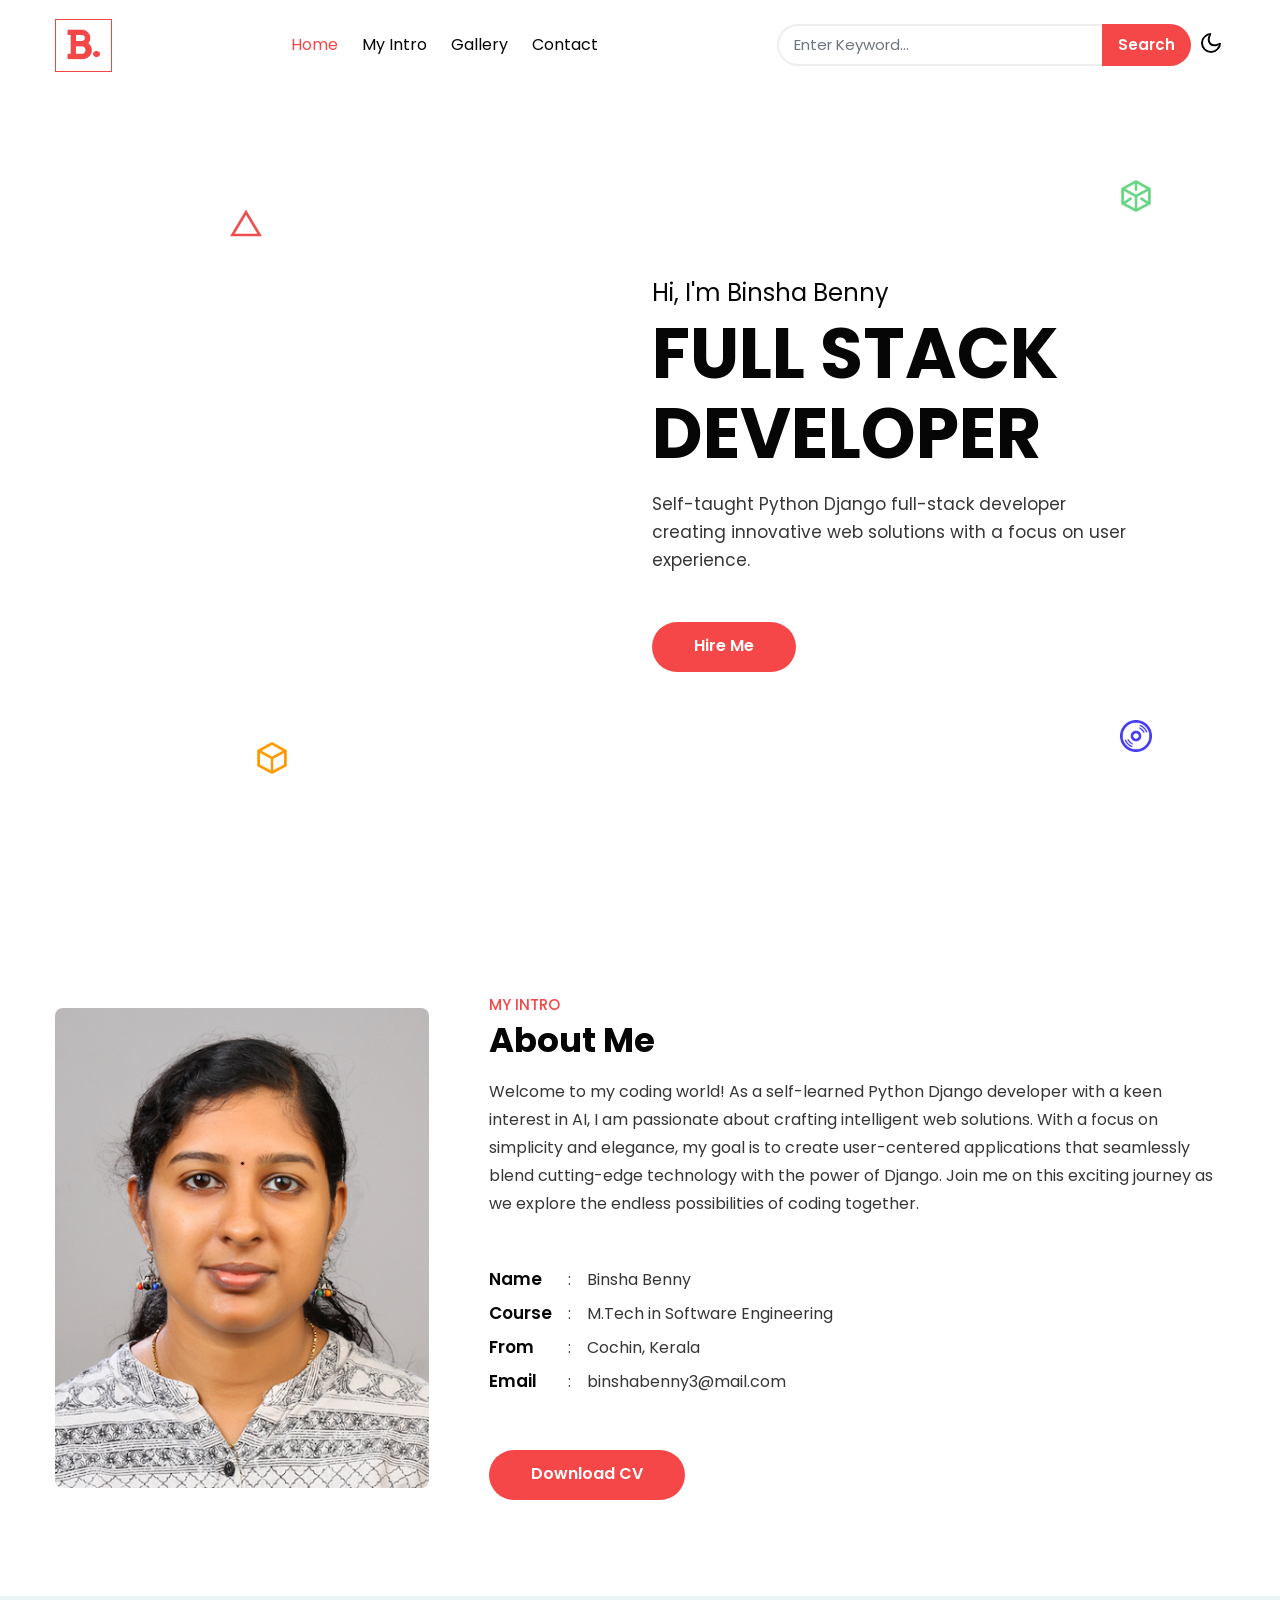
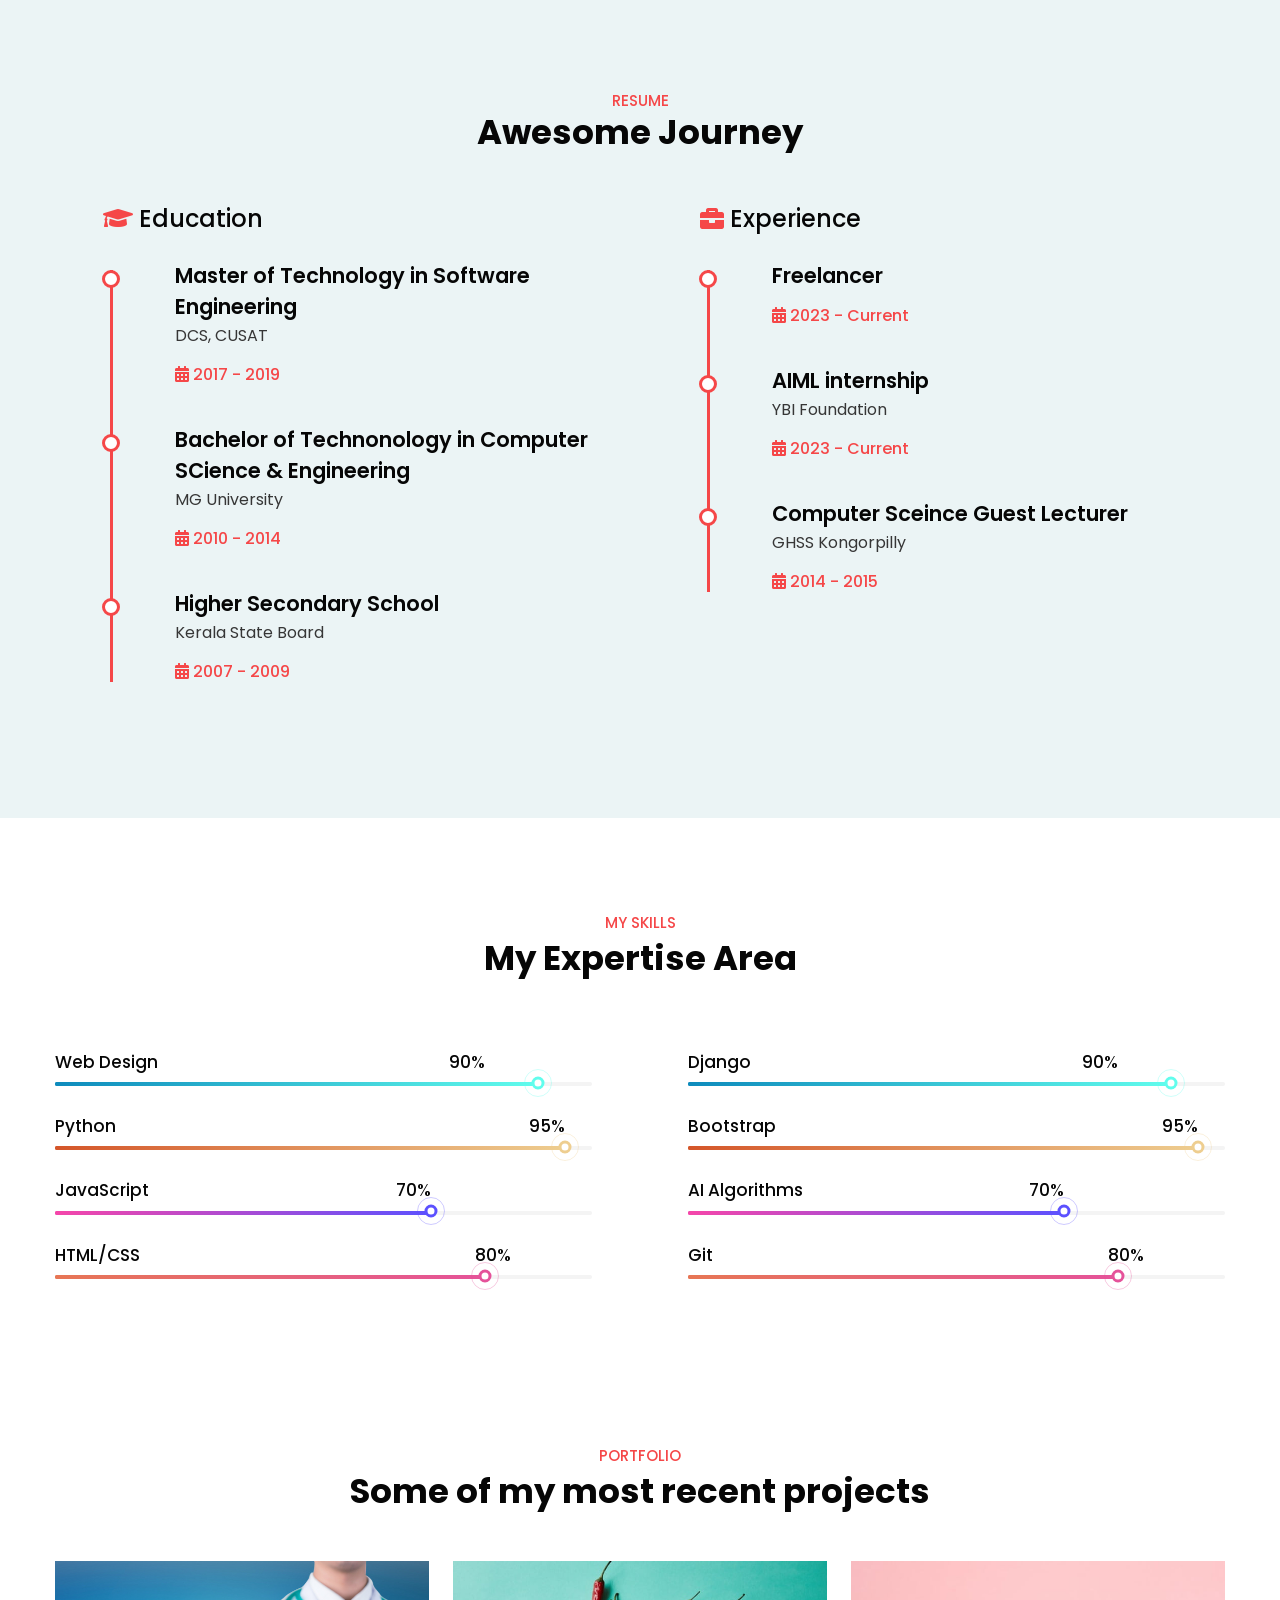
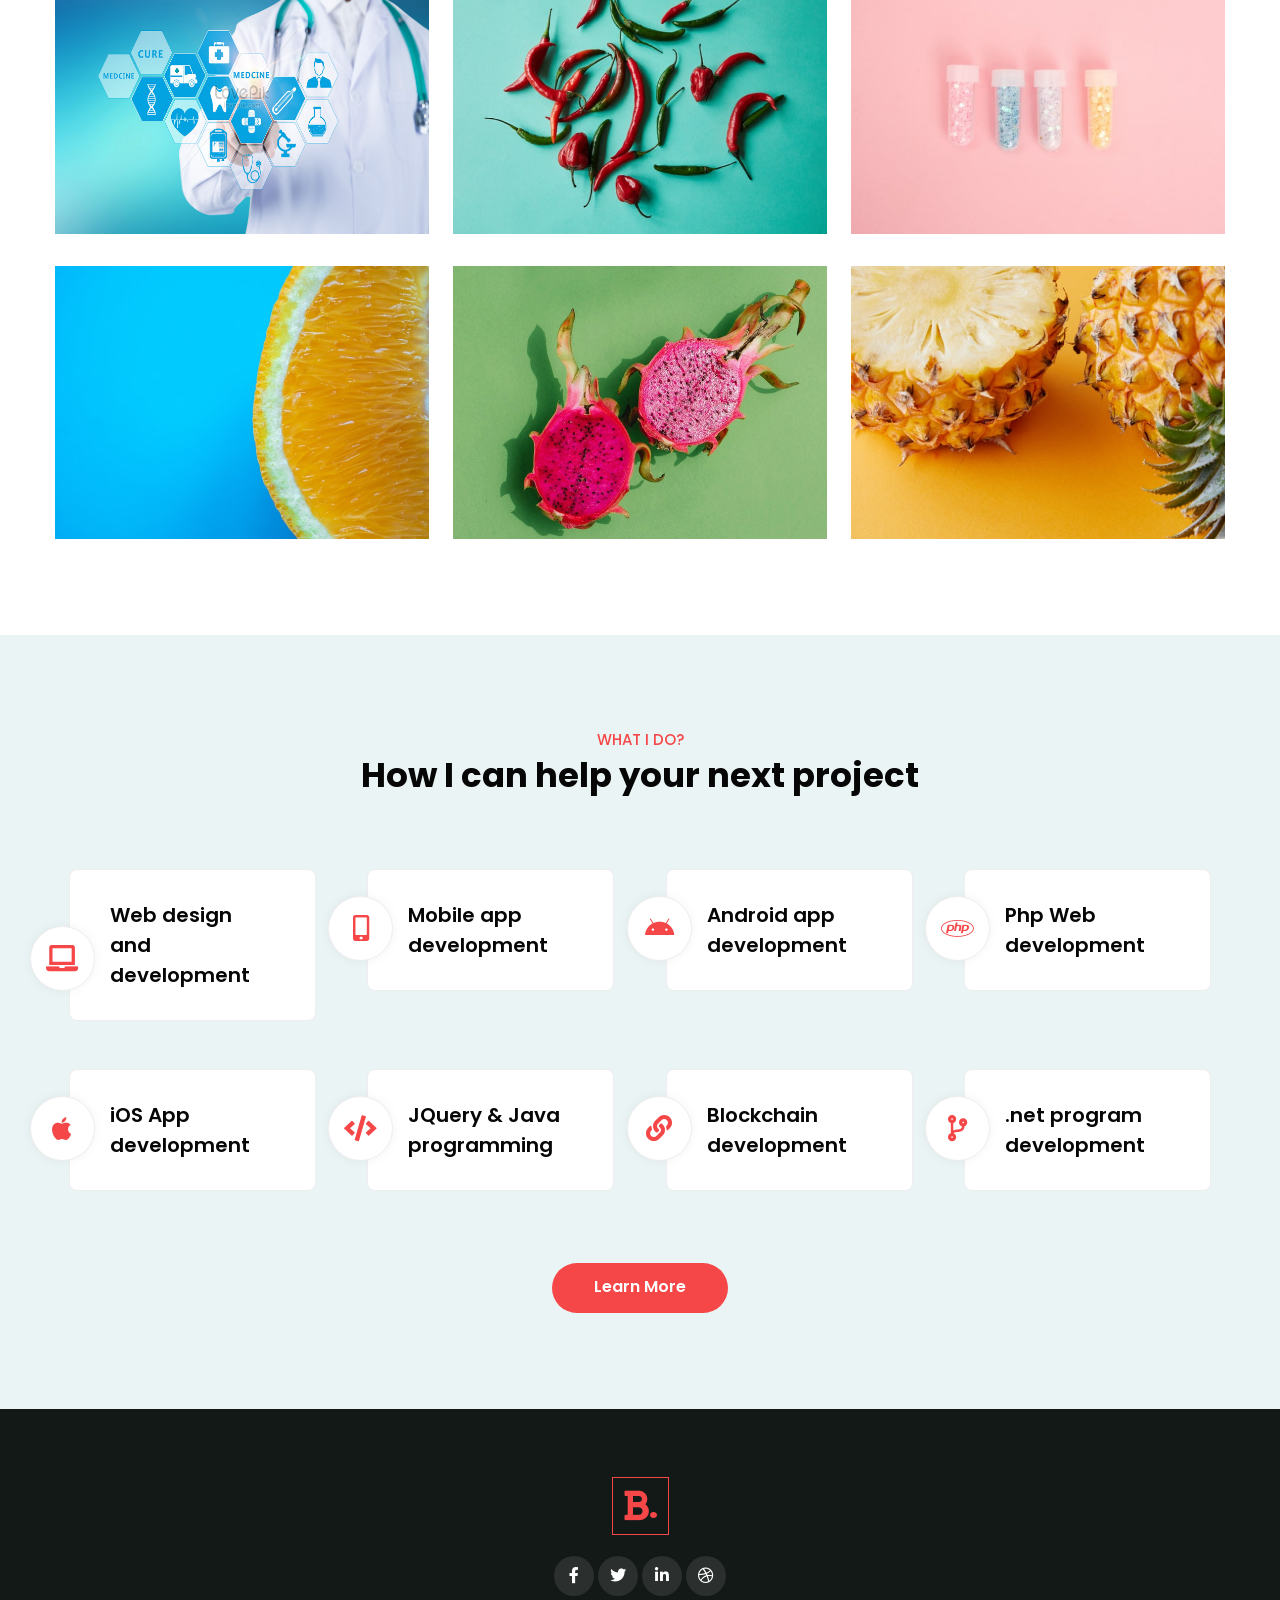
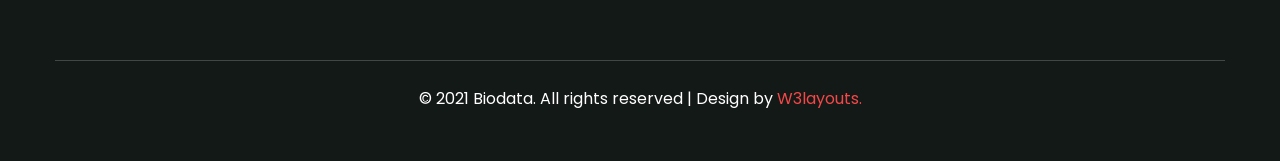
==== commit 83ef02cf: "delete" ====
--- a/index.html
+++ b/index.html
@@ -40,7 +40,7 @@
                             <a class="nav-link" href="about.html">My Intro</a>
                         </li>
                         <li class="nav-item">
-                            <a class="nav-link" href="services.html">Services</a>
+                            <a class="nav-link" href="services.html">Gallery</a>
                         </li>
                         <li class="nav-item">
                             <a class="nav-link" href="contact.html">Contact</a>
@@ -158,7 +158,7 @@
                             </li>
                         </ul>
                     </div>
-                    <a href="#download" class="btn btn-style mt-5">Download CV</a>
+                    <a href="https://drive.google.com/file/d/0B4rF0kDr7rk2b0pzUHJxdUZtYWs/view?usp=drive_link&resourcekey=0-pStFI22MJbMkgN1m_xTuLg" class="btn btn-style mt-5">Download CV</a>
                 </div>
             </div>
         </div>
@@ -214,7 +214,7 @@
                                 <h2>Freelancer</h2>
                             </div>
                             <div class="description">
-                                <p>W3Layouts Pvt Lmt.</p>
+                                <p></p>
                                 <h6><i class="fas fa-calendar-alt"></i> 2023 - Current</h6>
                             </div>
                         </div>
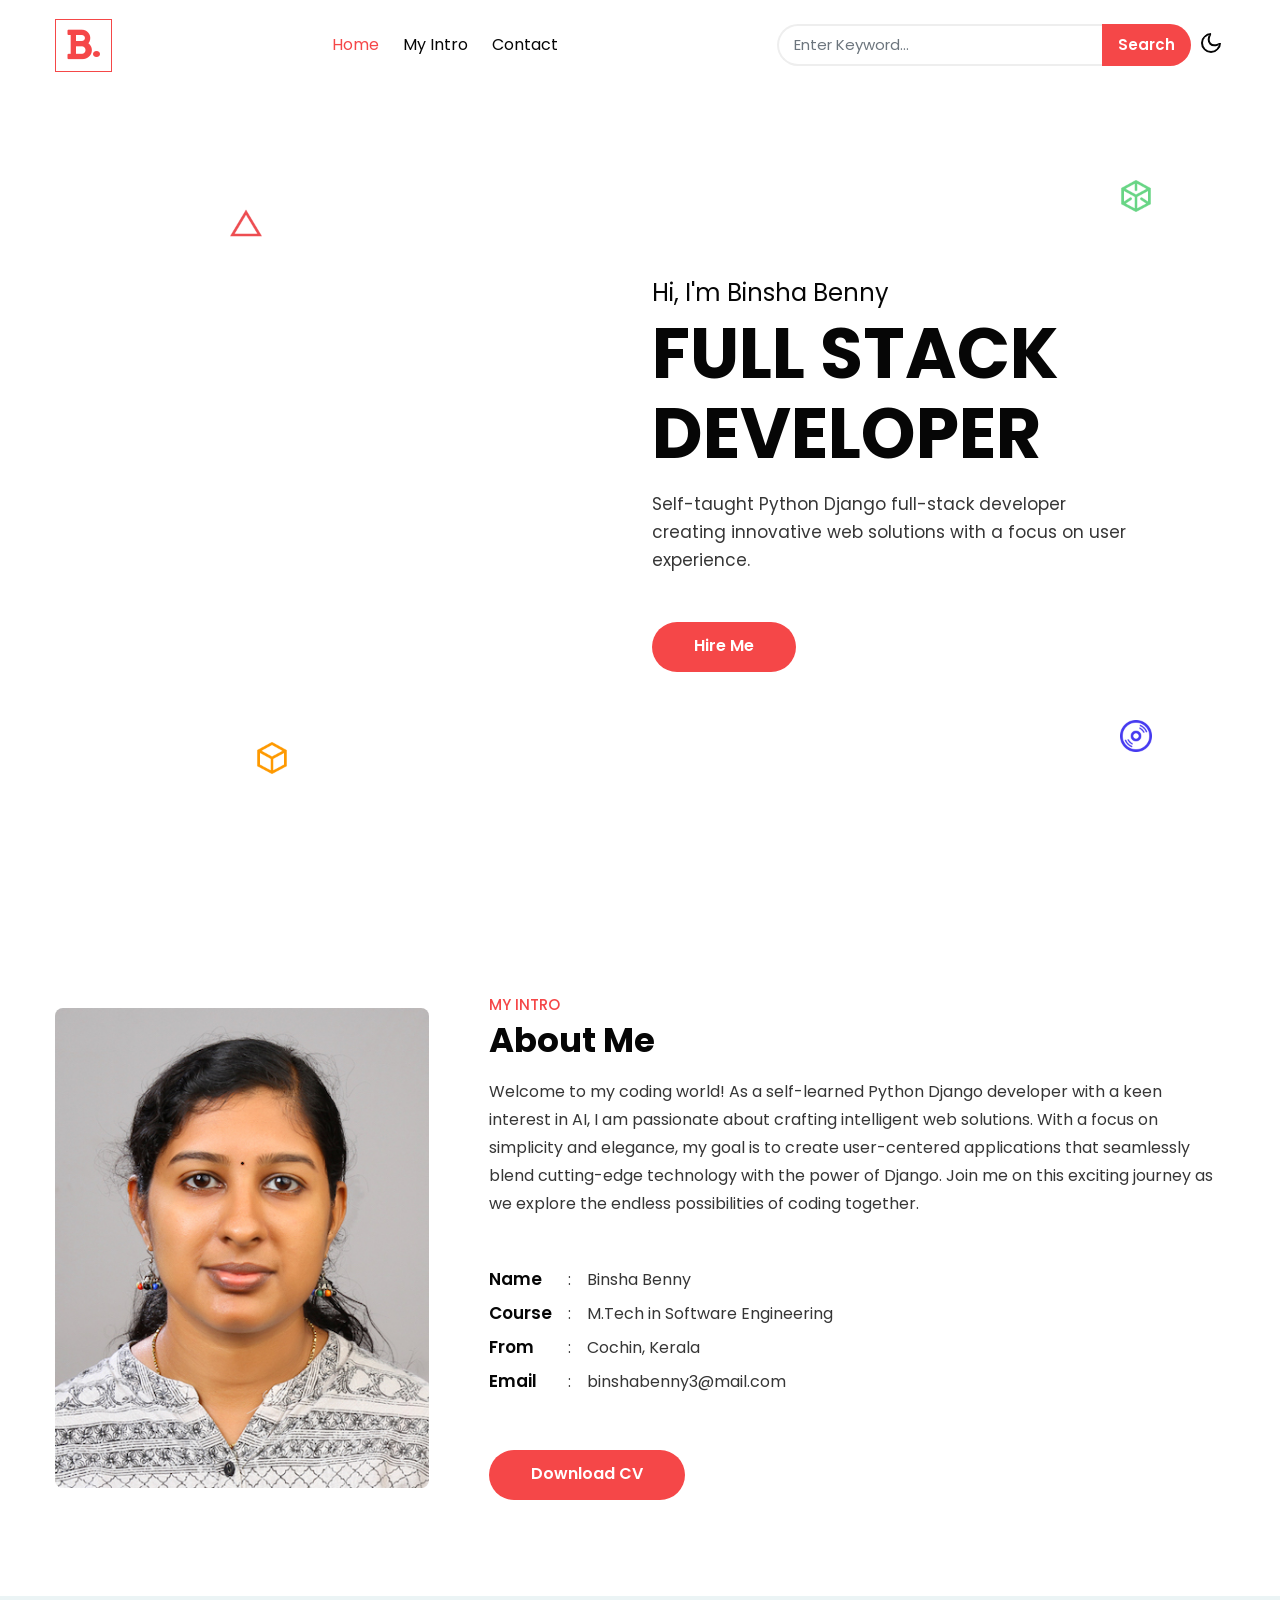
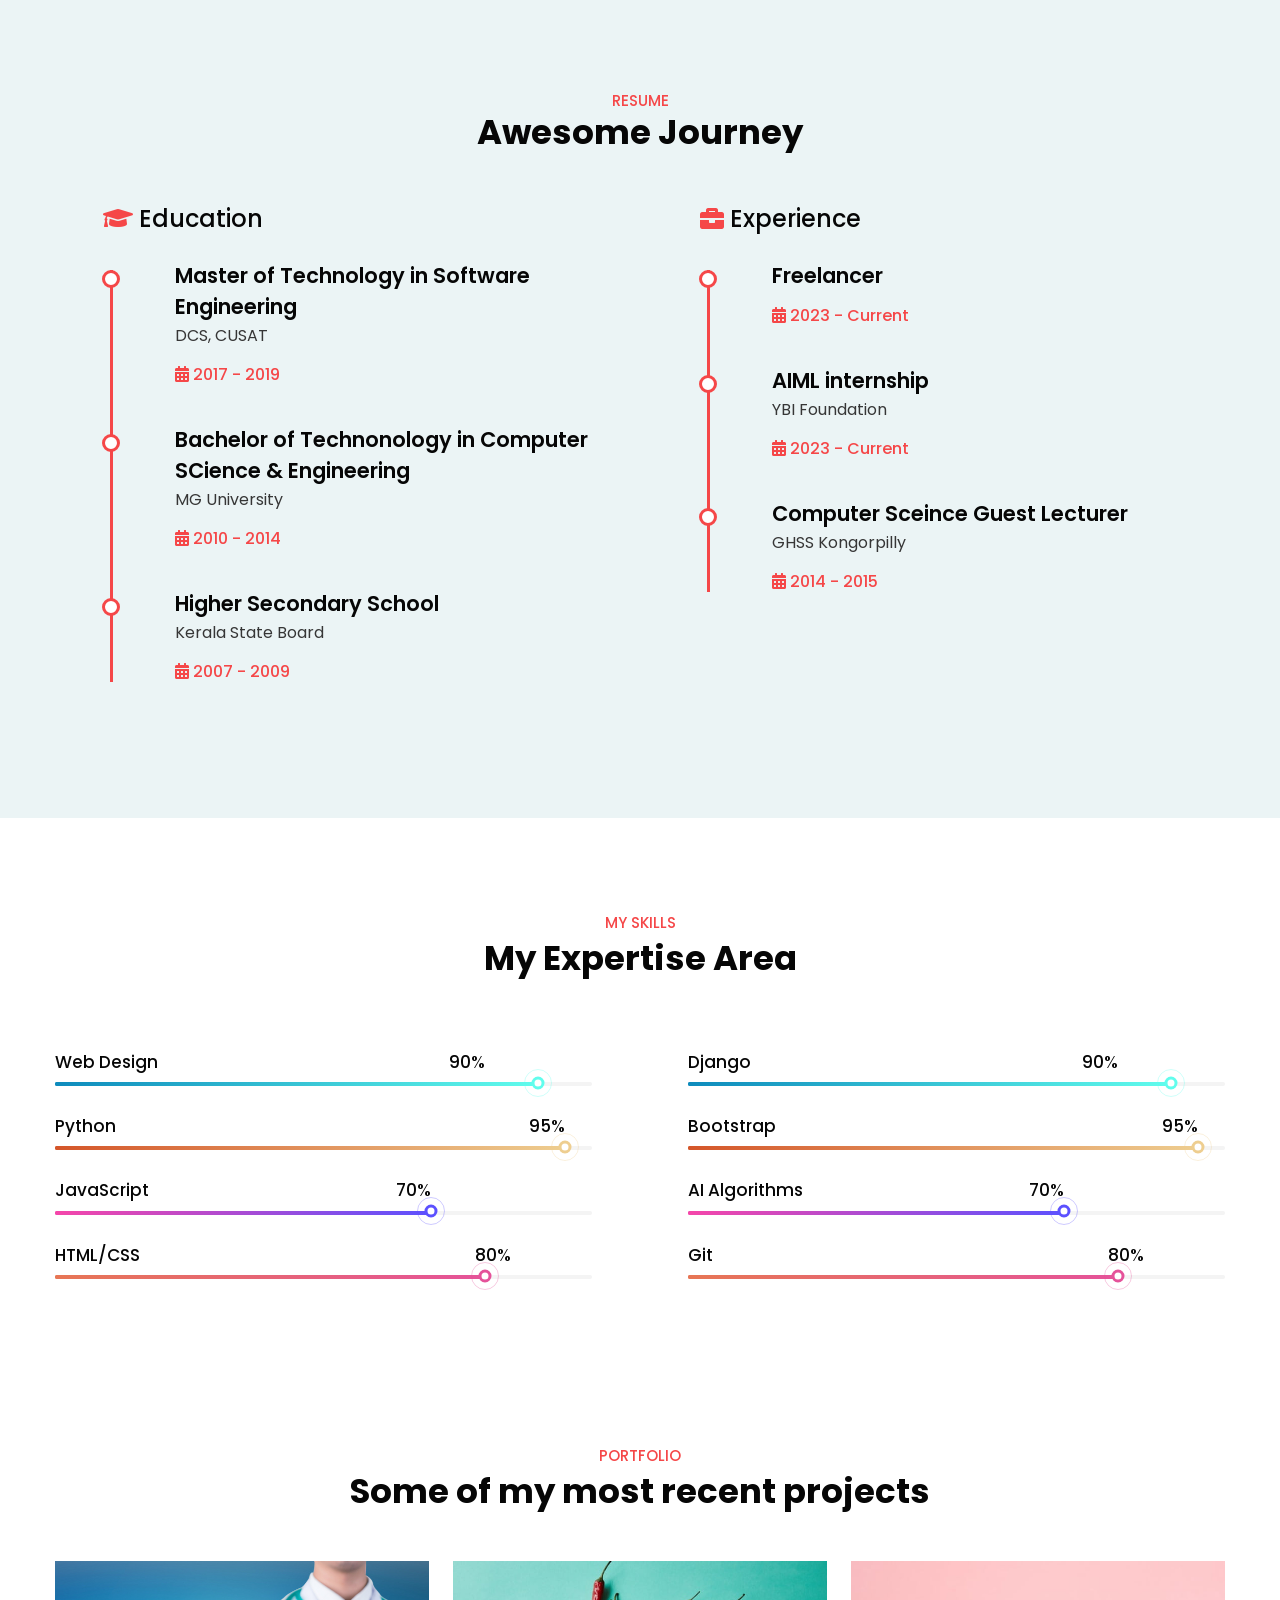
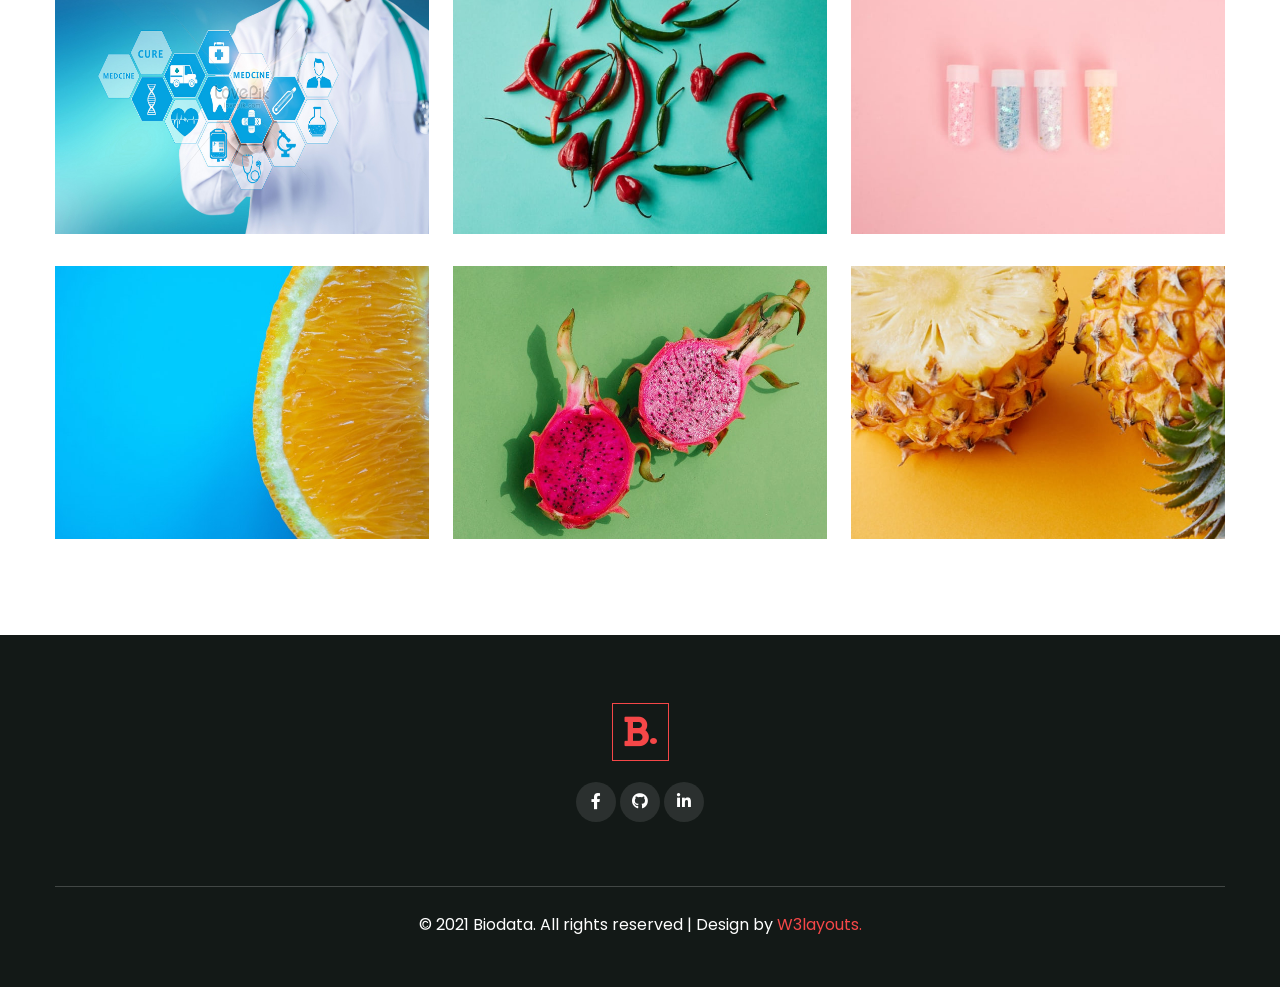
==== commit d43d9041: "index page completed" ====
--- a/index.html
+++ b/index.html
@@ -39,9 +39,7 @@
                         <li class="nav-item">
                             <a class="nav-link" href="about.html">My Intro</a>
                         </li>
-                        <li class="nav-item">
-                            <a class="nav-link" href="services.html">Gallery</a>
-                        </li>
+                        
                         <li class="nav-item">
                             <a class="nav-link" href="contact.html">Contact</a>
                         </li>
@@ -409,103 +407,7 @@
     </section>
     <!-- //projects section -->
 
-    <!-- home service section -->
-    <section class="w3l-servicesblock1 py-5" id="services">
-        <div class="container py-md-5 py-4">
-            <div class="title-heading-w3 text-center mb-sm-5 mb-4">
-                <h5 class="title-small mb-1">What i do?</h5>
-                <h3 class="title-style">How I can help your next project</h3>
-            </div>
-            <div class="w3-services-grids py-lg-4">
-                <div class="fea-gd-vv row">
-                    <div class="col-lg-3 col-md-6">
-                        <div class="feature-gd icon-yellow">
-                            <div class="icon">
-                                <i class="fas fa-laptop"></i>
-                            </div>
-                            <div class="icon-info">
-                                <a href="#url">Web design<br> and development </a>
-                            </div>
-                        </div>
-                    </div>
-                    <div class="col-lg-3 col-md-6 mt-md-0 mt-4">
-                        <div class="feature-gd icon-vilot">
-                            <div class="icon">
-                                <i class="fas fa-mobile-alt"></i>
-                            </div>
-                            <div class="icon-info">
-                                <a href="#url">Mobile app<br> development</a>
-                            </div>
-                        </div>
-                    </div>
-                    <div class="col-lg-3 col-md-6 mt-lg-0 mt-md-5 mt-4">
-                        <div class="feature-gd icon-blue">
-                            <div class="icon">
-                                <i class="fab fa-android"></i>
-                            </div>
-                            <div class="icon-info">
-                                <a href="#url">Android app<br> development</a>
-                            </div>
-                        </div>
-                    </div>
-                    <div class="col-lg-3 col-md-6 mt-lg-0 mt-md-5 mt-4">
-                        <div class="feature-gd icon-red">
-                            <div class="icon">
-                                <i class="fab fa-php"></i>
-                            </div>
-                            <div class="icon-info">
-                                <a href="#url">Php Web<br> development</a>
-                            </div>
-                        </div>
-                    </div>
-                    <div class="col-lg-3 col-md-6 mt-md-5 mt-4">
-                        <div class="feature-gd icon-light-green">
-                            <div class="icon">
-                                <i class="fab fa-apple"></i>
-                            </div>
-                            <div class="icon-info">
-                                <a href="#url">iOS App<br> development </a>
-                            </div>
-                        </div>
-                    </div>
-                    <div class="col-lg-3 col-md-6 mt-md-5 mt-4">
-                        <div class="feature-gd icon-light-blue">
-                            <div class="icon">
-                                <i class="fas fa-code"></i>
-                            </div>
-                            <div class="icon-info">
-                                <a href="#url">JQuery & Java<br> programming</a>
-                            </div>
-                        </div>
-                    </div>
-                    <div class="col-lg-3 col-md-6 mt-md-5 mt-4">
-                        <div class="feature-gd icon-dark-green">
-                            <div class="icon">
-                                <i class="fas fa-link"></i>
-                            </div>
-                            <div class="icon-info">
-                                <a href="#url">Blockchain<br> development</a>
-                            </div>
-                        </div>
-                    </div>
-                    <div class="col-lg-3 col-md-6 mt-md-5 mt-4">
-                        <div class="feature-gd icon-pink">
-                            <div class="icon">
-                                <i class="fas fa-code-branch"></i>
-                            </div>
-                            <div class="icon-info">
-                                <a href="#url">.net program<br> development</a>
-                            </div>
-                        </div>
-                    </div>
-                </div>
-            </div>
-            <div class="text-center mt-5">
-                <a href="services.html" class="btn btn-style">Learn More</a>
-            </div>
-        </div>
-    </section>
-    <!-- //home service section -->
+   
 
     
     
@@ -526,20 +428,17 @@
                             </a>
                         </li>
                         <li>
-                            <a href="#twitter">
-                                <i class="fab fa-twitter"></i>
+                            <a href="https://github.com/binshabenny">
+                                <i class="fab fa-github"></i>
                             </a>
                         </li>
+                        
                         <li>
                             <a href="https://www.linkedin.com/in/binsha-benny-">
                                 <i class="fab fa-linkedin-in"></i>
                             </a>
                         </li>
-                        <li>
-                            <a href="#dribbble">
-                                <i class="fab fa-dribbble"></i>
-                            </a>
-                        </li>
+                       
                         
                     </ul>
                 </div>
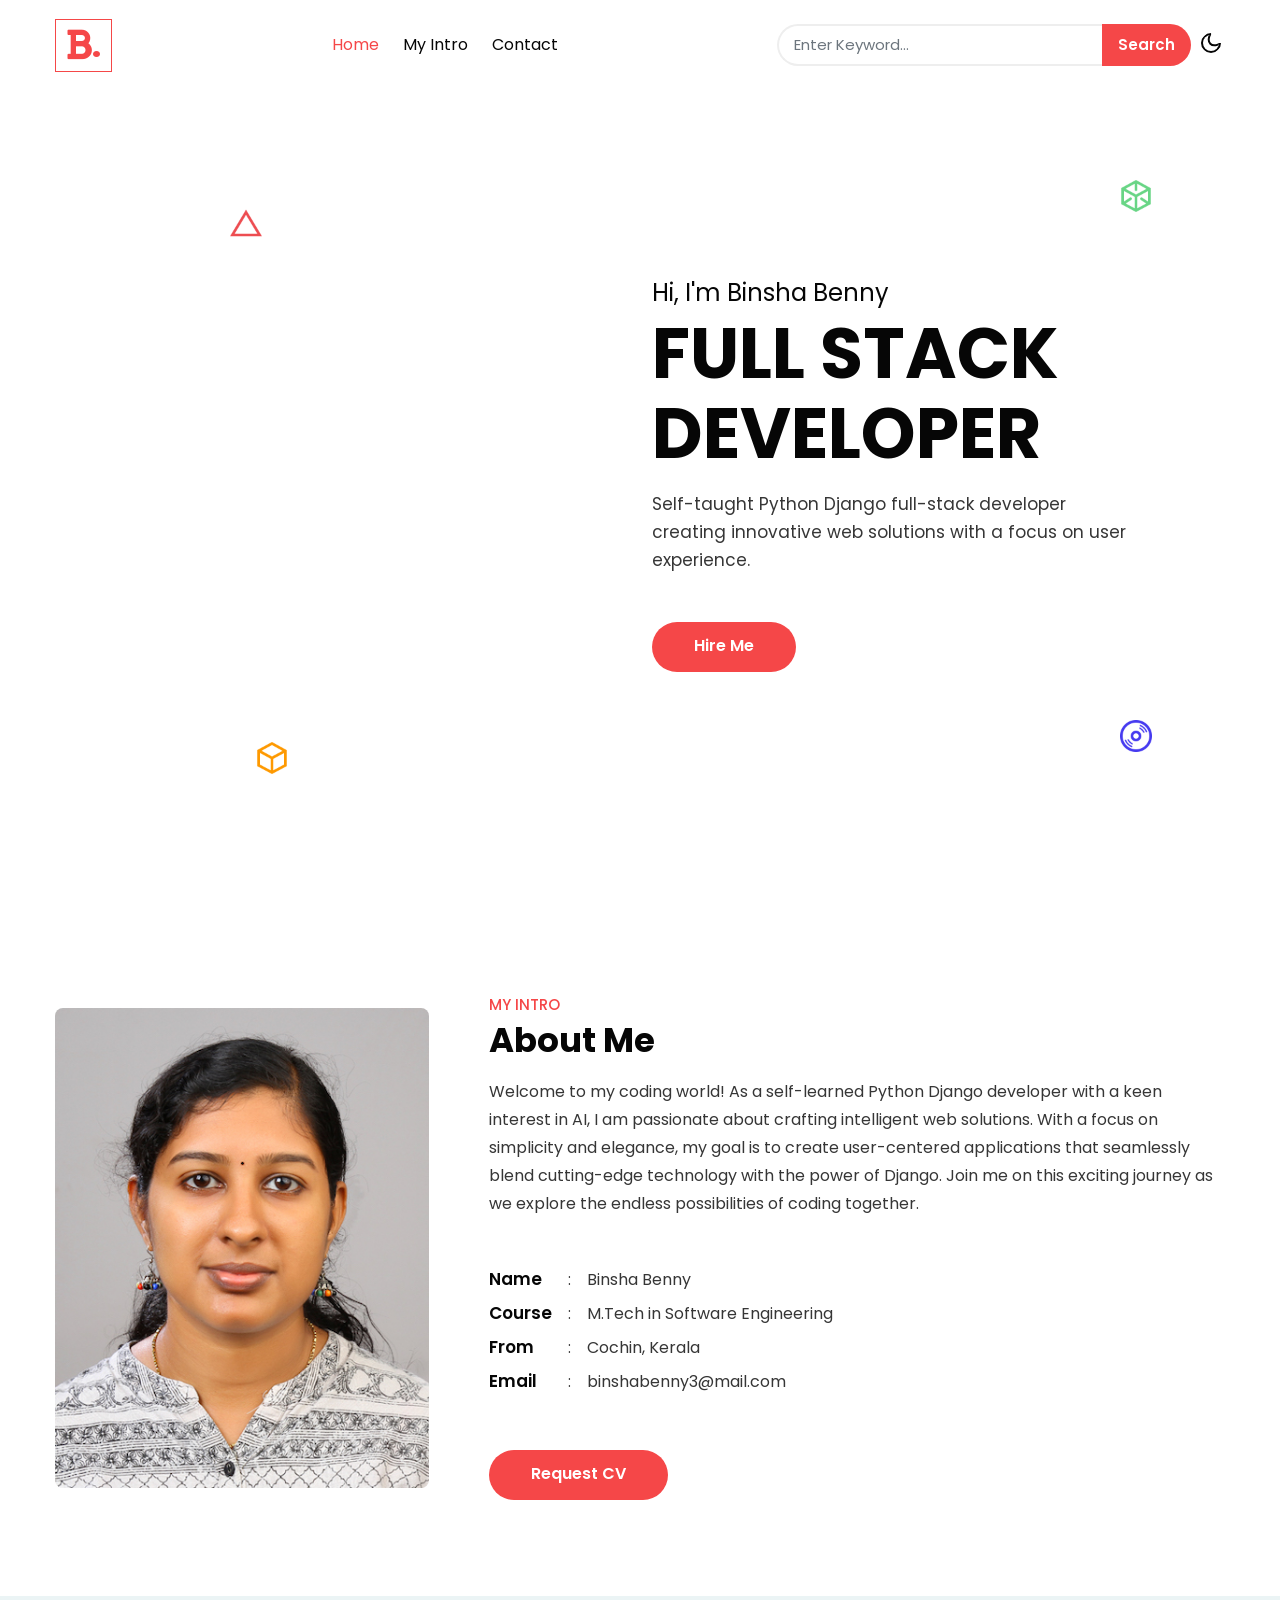
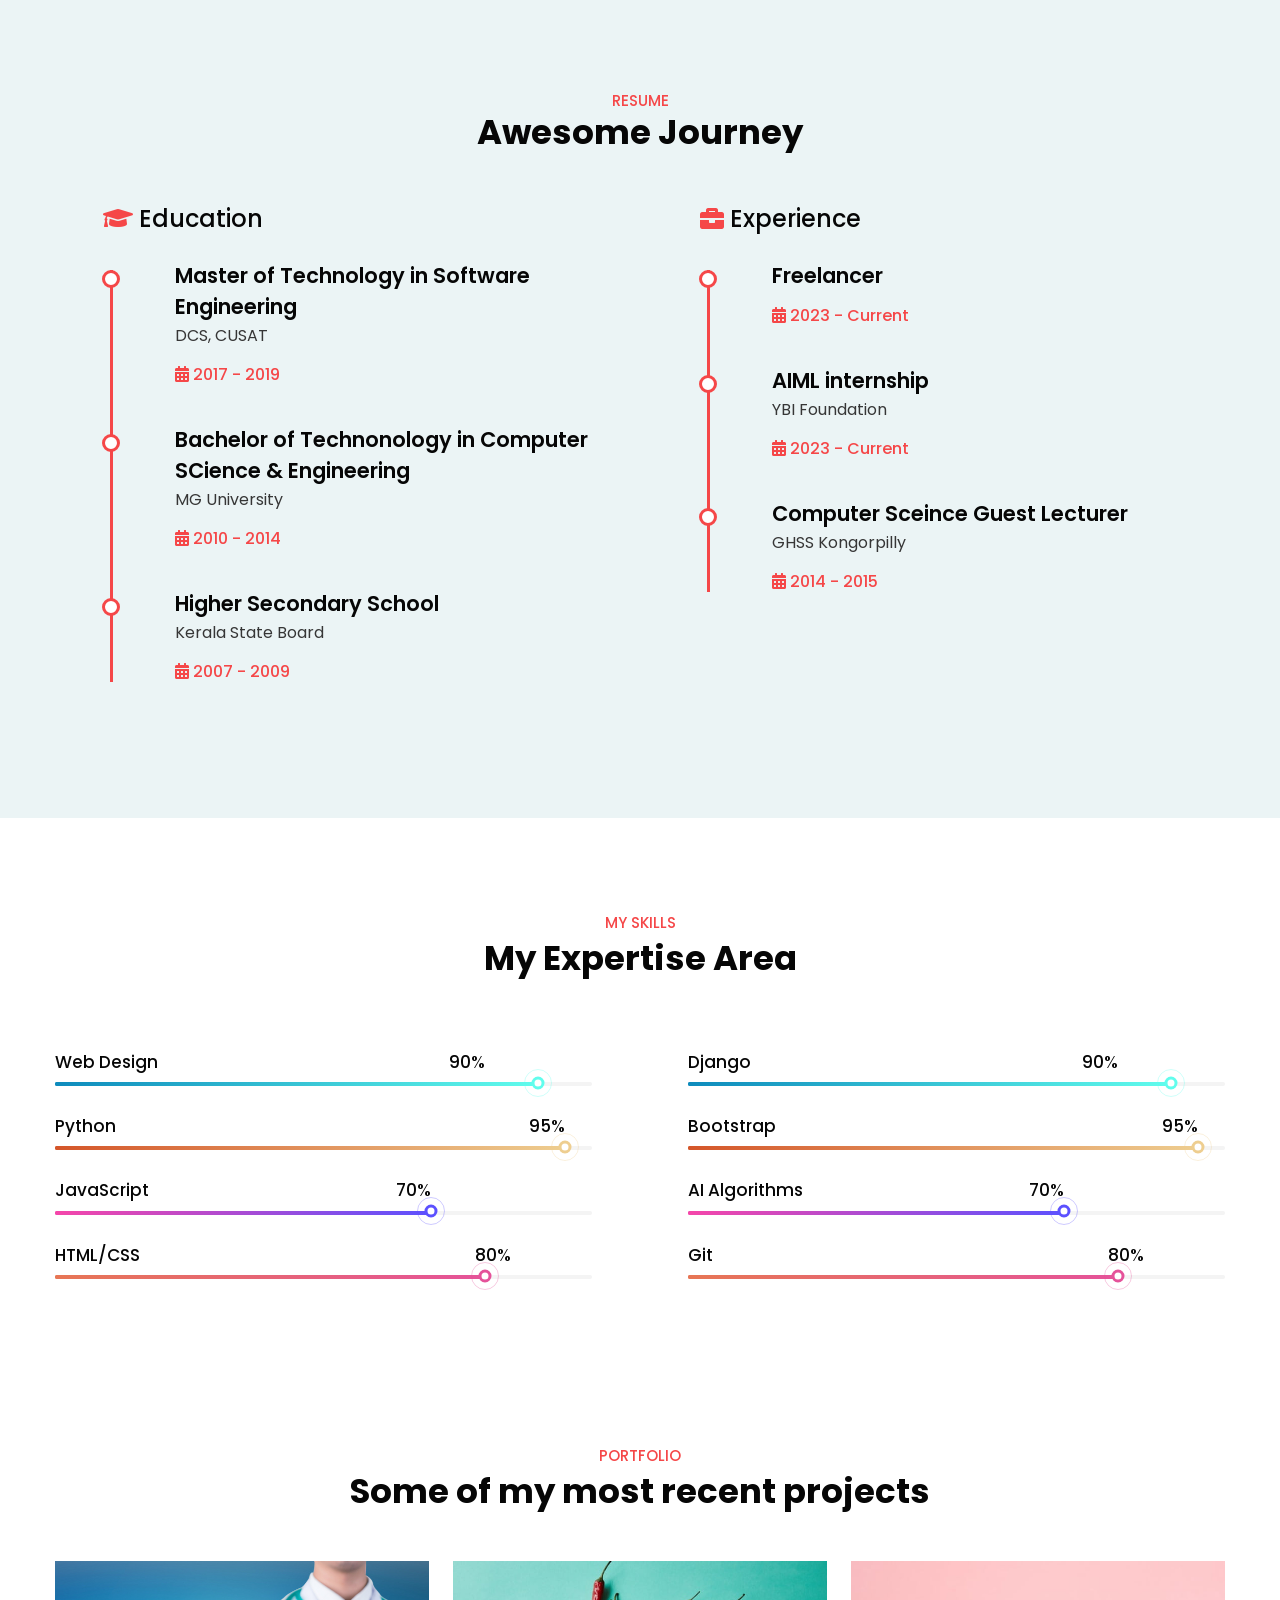
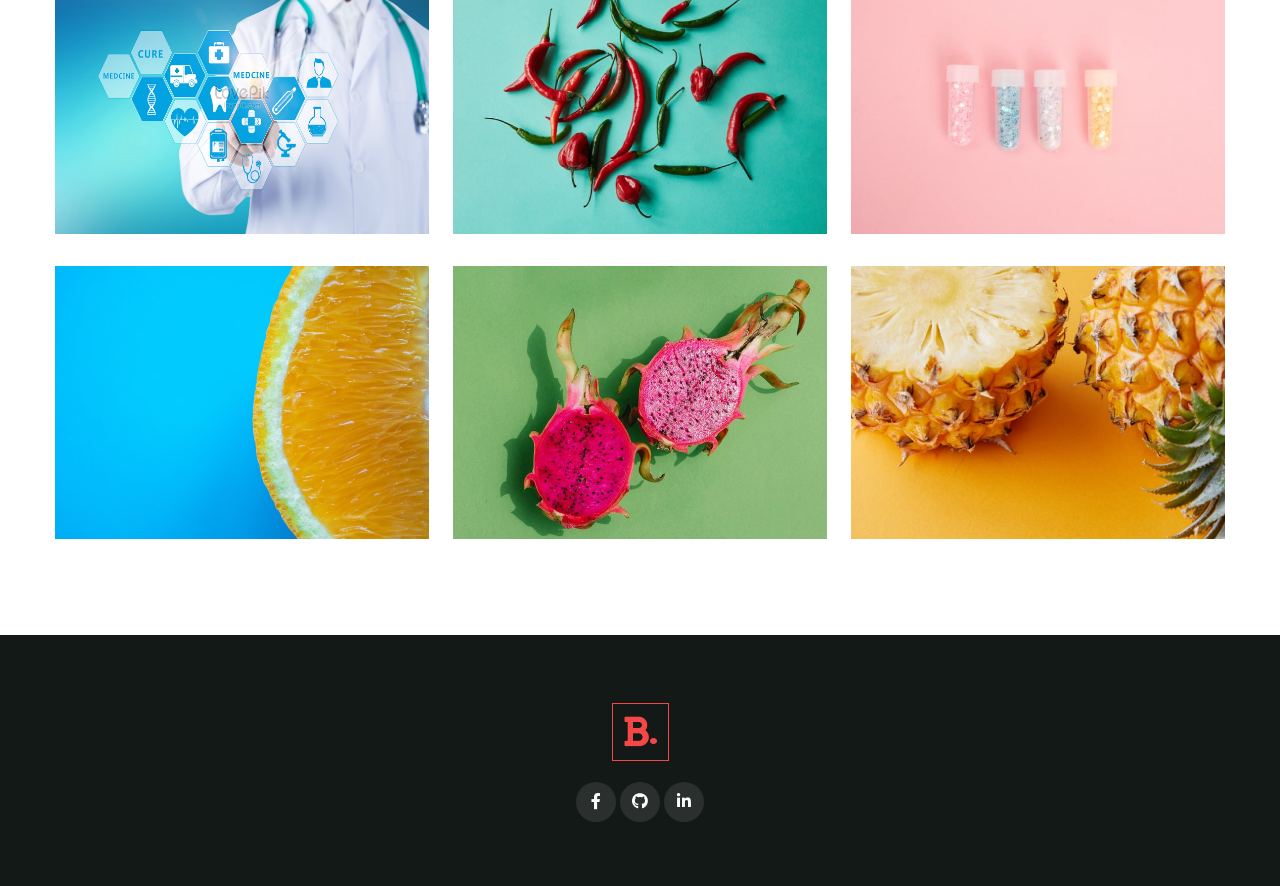
==== commit 6cd23e00: "modifications added...ready for final commit" ====
--- a/index.html
+++ b/index.html
@@ -156,7 +156,8 @@
                             </li>
                         </ul>
                     </div>
-                    <a href="https://drive.google.com/file/d/0B4rF0kDr7rk2b0pzUHJxdUZtYWs/view?usp=drive_link&resourcekey=0-pStFI22MJbMkgN1m_xTuLg" class="btn btn-style mt-5">Download CV</a>
+            
+                    <a href="contact.html#request_form" class="btn btn-style mt-5">Request CV</a>
                 </div>
             </div>
         </div>
@@ -325,7 +326,7 @@
     <!-- //skills section -->
 
     <!-- projects section -->
-    <section class="w3l-gallery pb-5" id="gallery">
+    <section  class="w3l-gallery pb-5" id="gallery">
         <div class="container py-md-5 py-4">
             <div class="title-heading-w3 text-center mb-sm-5 mb-4">
                 <h5 class="title-small mb-1">Portfolio</h5>
@@ -444,9 +445,7 @@
                 </div>
             </div>
             <!-- copyright -->
-            <p class="copy-right-w3 text-white mt-5 pt-4">© 2021 Biodata. All rights reserved | Design by
-                <a href="http://w3layouts.com" target="_blank"> W3layouts.</a>
-            </p>
+            
         </div>
     </footer>
     <!-- //footer -->
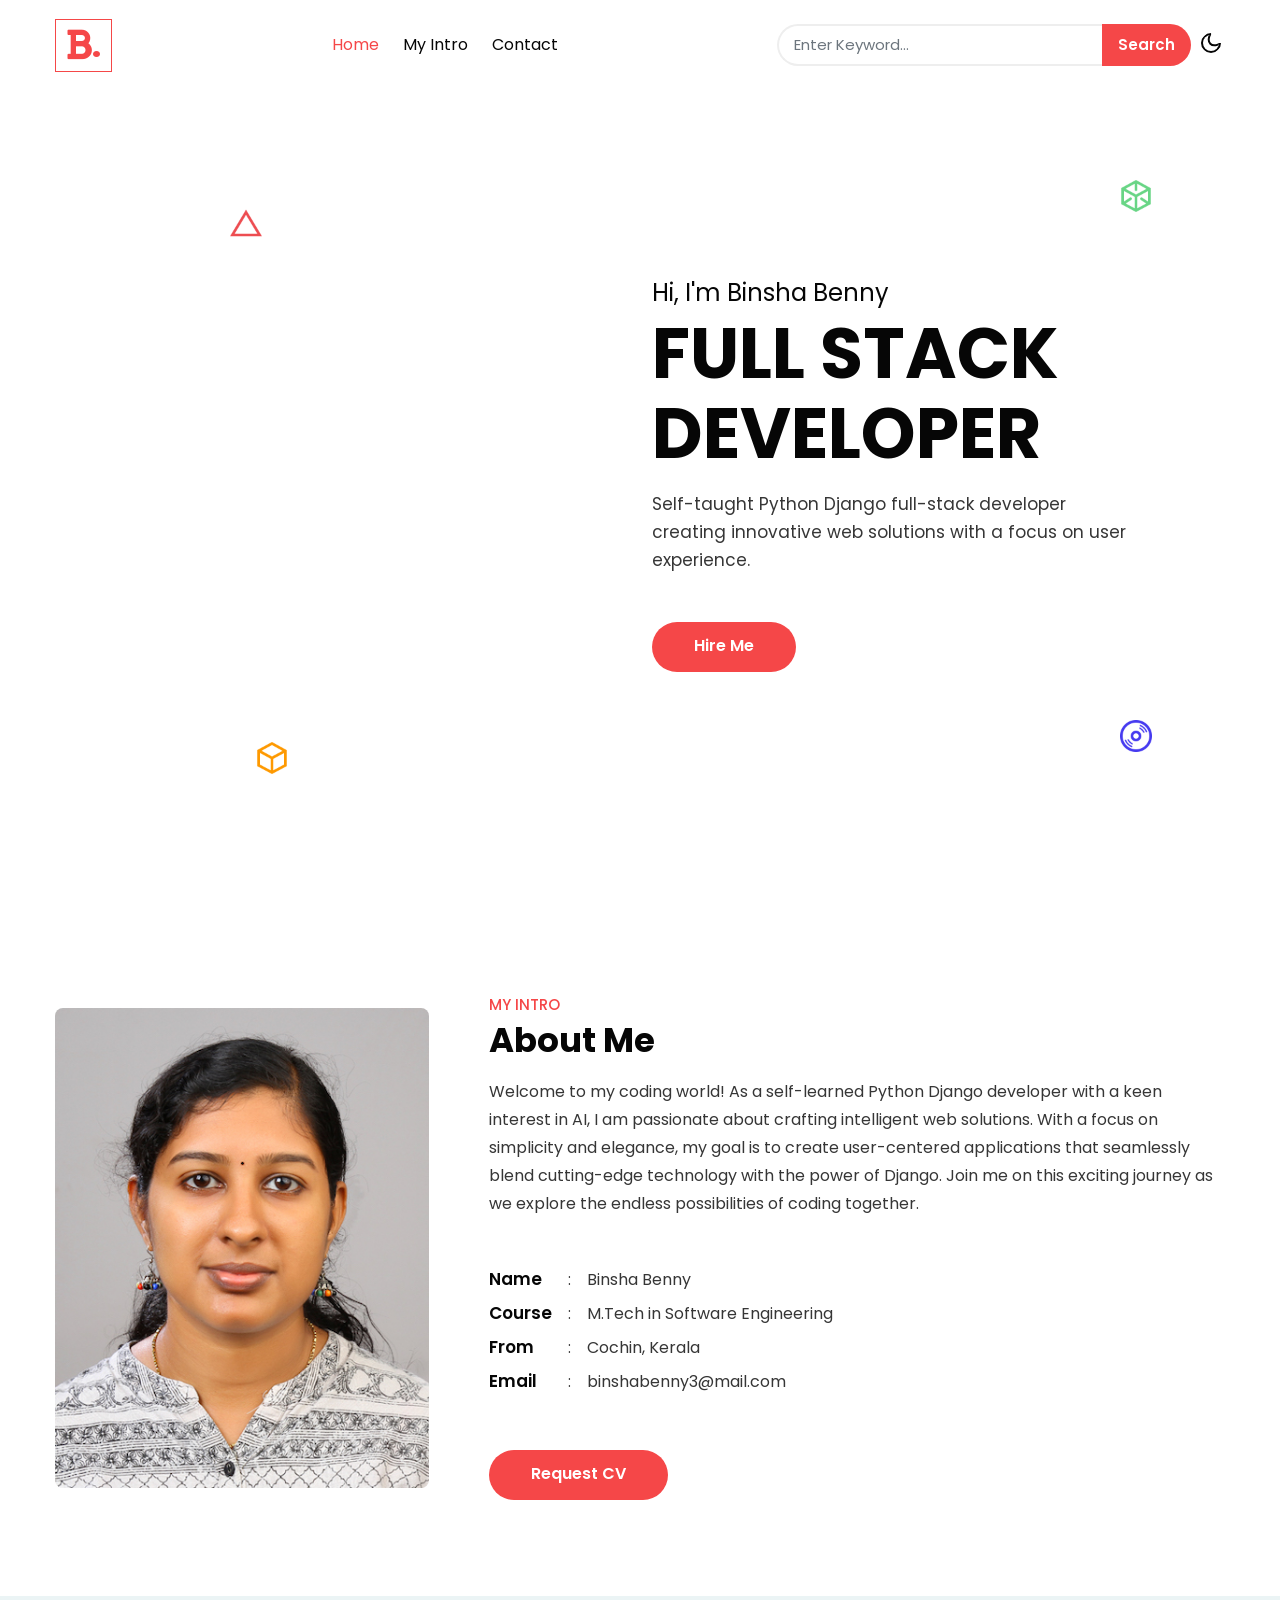
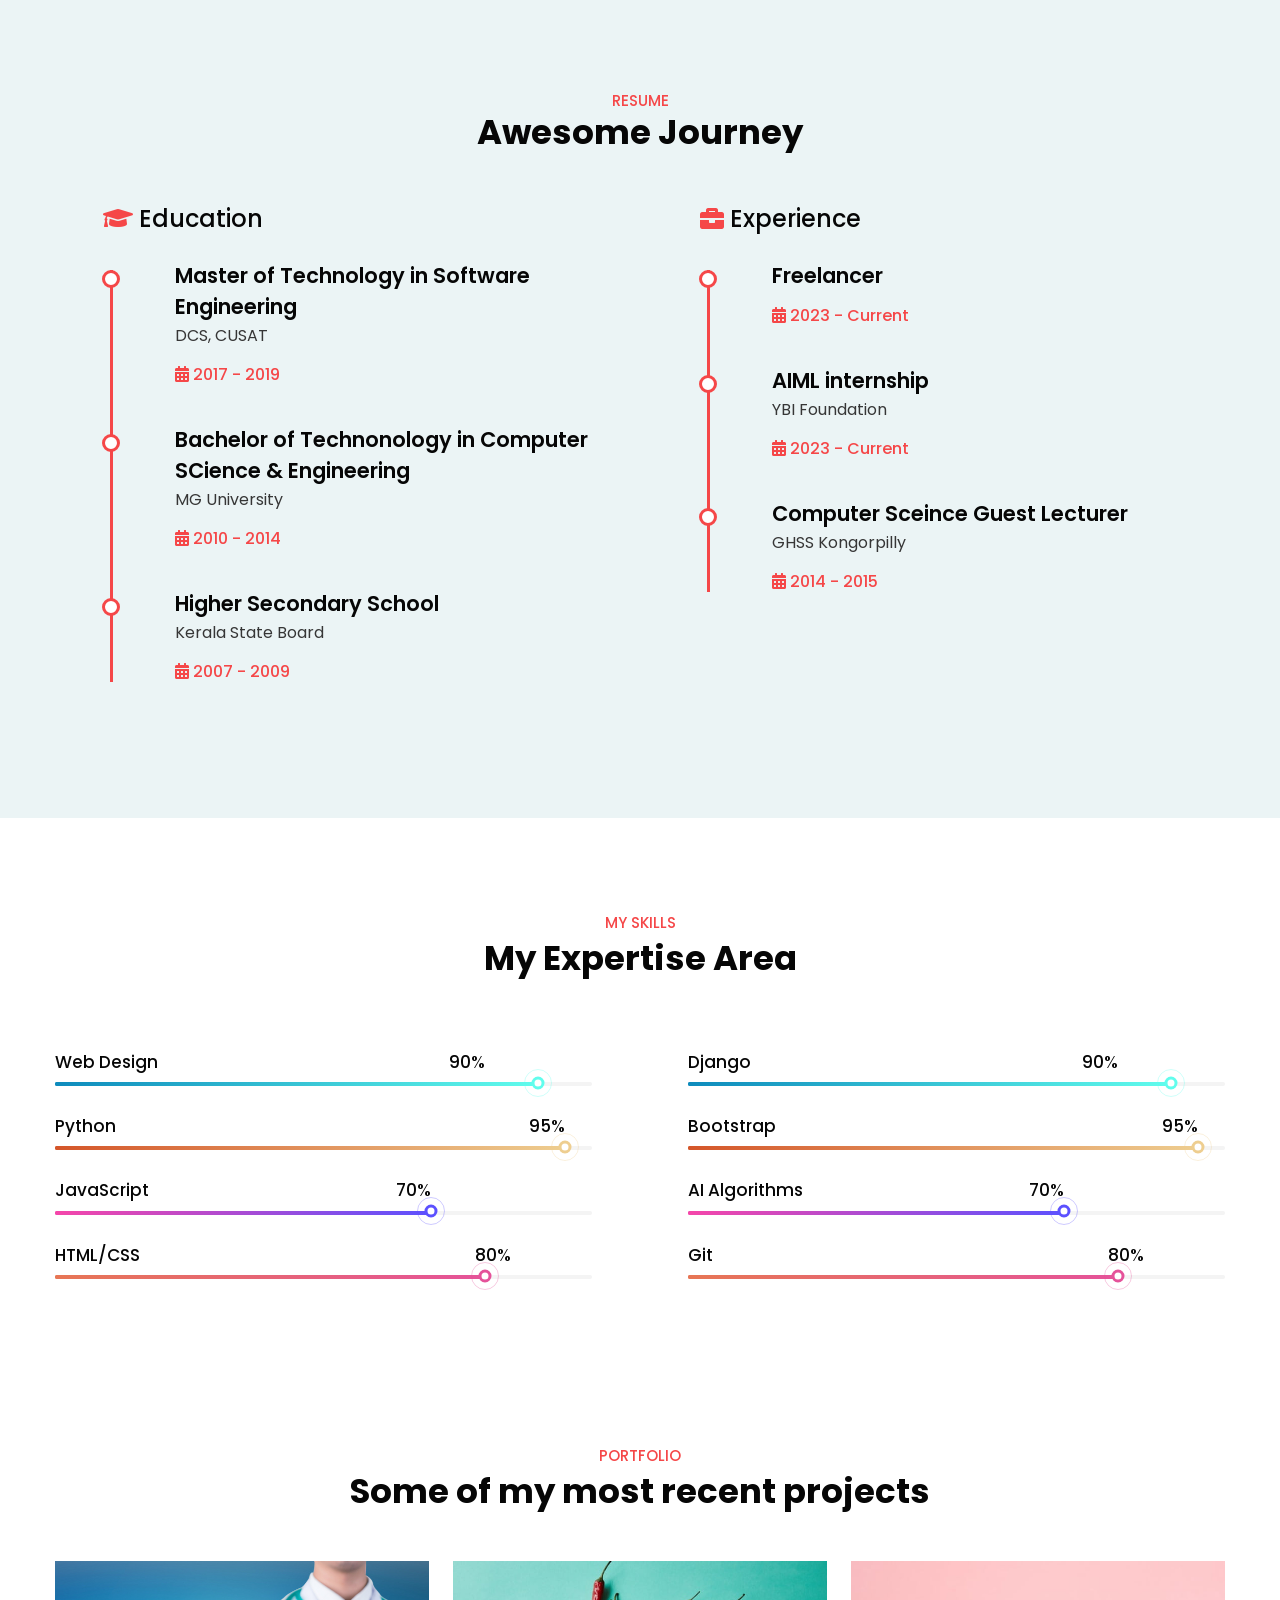
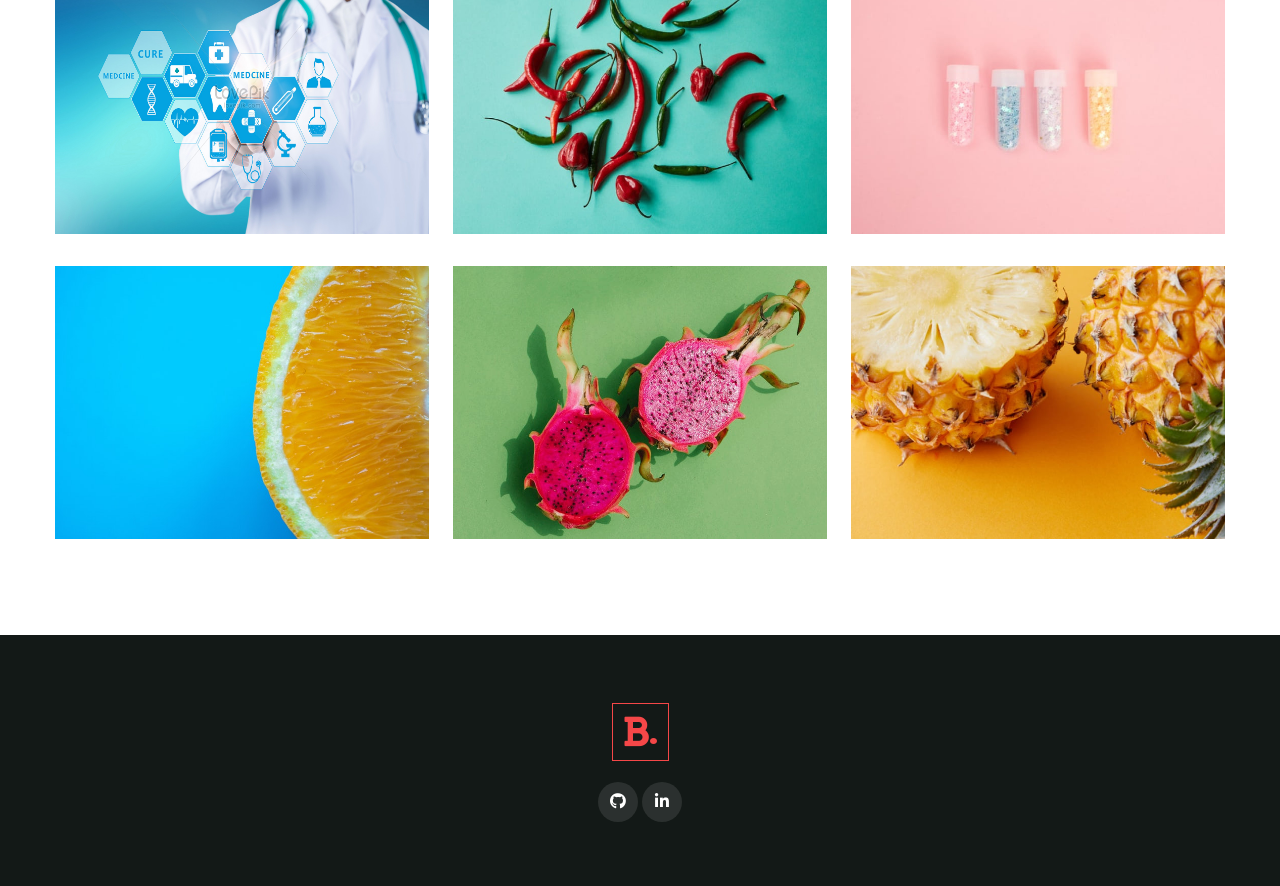
==== commit 736935ca: "facebook icon removed" ====
--- a/index.html
+++ b/index.html
@@ -423,11 +423,7 @@
                 <p class="mt-4 text-white"></p>
                 <div class="social-icons-main mt-4 pb-3">
                     <ul class="social-icons3">
-                        <li>
-                            <a href="#facebook">
-                                <i class="fab fa-facebook-f"></i>
-                            </a>
-                        </li>
+                        
                         <li>
                             <a href="https://github.com/binshabenny">
                                 <i class="fab fa-github"></i>
